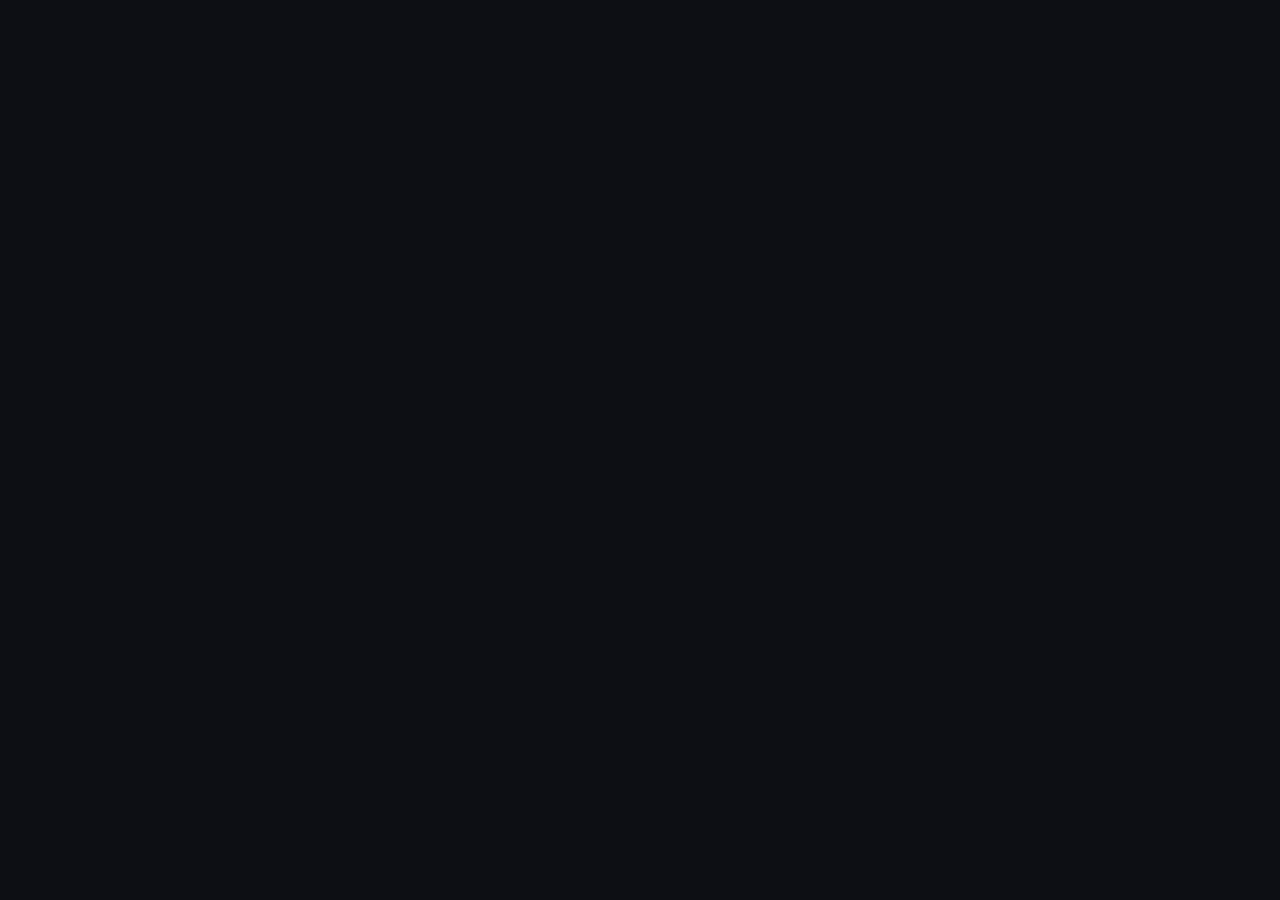
==== NutriTrack-standalone.html @ 17573b46 "Add AI food recognition hint support (v2.9)" ====
<!DOCTYPE html>
<html lang="zh-TW">
<head>
  <meta charset="UTF-8" />
  <meta name="viewport" content="width=device-width, initial-scale=1.0" />
  <title>NutriTrack - 智能飲食追蹤系統</title>
  <meta name="description" content="科學級代謝建模與飲食追蹤平台" />
  <meta name="mobile-web-app-capable" content="yes" />
  <meta name="apple-mobile-web-app-capable" content="yes" />
  <meta name="apple-mobile-web-app-status-bar-style" content="black-translucent" />
  <meta name="apple-mobile-web-app-title" content="NutriTrack" />
  <meta name="theme-color" content="#38b2ac" />
  <link rel="apple-touch-icon" href="[data-uri]" />
  <link rel="preconnect" href="https://fonts.googleapis.com" />
  <link rel="preconnect" href="https://fonts.gstatic.com" crossorigin />
  <link href="https://fonts.googleapis.com/css2?family=Inter:wght@300;400;500;600;700;800;900&display=swap" rel="stylesheet" />
  <style>
/* ─── Reset & Base ─── */
*, *::before, *::after { box-sizing: border-box; margin: 0; padding: 0; }

:root {
  --bg-base: #0d0f14;
  --bg-card: rgba(255,255,255,0.04);
  --bg-card-hover: rgba(255,255,255,0.07);
  --bg-input: rgba(255,255,255,0.06);
  --border: rgba(255,255,255,0.08);
  --border-focus: rgba(99,179,237,0.5);
  --text-primary: #f0f4ff;
  --text-secondary: #8892a4;
  --text-muted: #4a5568;
  --accent-teal: #38b2ac;
  --accent-purple: #805ad5;
  --accent-blue: #4299e1;
  --accent-green: #48bb78;
  --accent-orange: #ed8936;
  --accent-red: #f56565;
  --accent-pink: #ed64a6;
  --grad-primary: linear-gradient(135deg, #38b2ac, #805ad5);
  --grad-danger: linear-gradient(135deg, #f56565, #ed8936);
  --grad-success: linear-gradient(135deg, #48bb78, #38b2ac);
  --shadow-card: 0 8px 32px rgba(0,0,0,0.4);
  --shadow-glow: 0 0 20px rgba(56,178,172,0.2);
  --radius-sm: 8px;
  --radius-md: 14px;
  --radius-lg: 20px;
  --radius-xl: 28px;
  --sidebar-w: 220px;
  --transition: 0.2s cubic-bezier(0.4,0,0.2,1);
}

html, body {
  height: 100%;
  font-family: 'Inter', -apple-system, sans-serif;
  background: var(--bg-base);
  color: var(--text-primary);
  line-height: 1.6;
  overflow-x: hidden;
}

/* ─── Utility ─── */
.hidden { display: none !important; }
.flex { display: flex; }
.flex-col { flex-direction: column; }
.items-center { align-items: center; }
.gap-1 { gap: 8px; }
.gap-2 { gap: 16px; }

/* ─── Onboarding ─── */
.onboarding-overlay {
  position: fixed; inset: 0; z-index: 1000;
  background: radial-gradient(ellipse at 30% 20%, rgba(56,178,172,0.15) 0%, transparent 60%),
              radial-gradient(ellipse at 70% 80%, rgba(128,90,213,0.15) 0%, transparent 60%),
              var(--bg-base);
  display: flex; align-items: flex-start; justify-content: center;
  padding: 20px;
  overflow-y: auto;
}
.onboarding-container {
  width: 100%; max-width: 560px;
  background: var(--bg-card);
  backdrop-filter: blur(20px);
  border: 1px solid var(--border);
  border-radius: var(--radius-xl);
  padding: 40px;
  box-shadow: var(--shadow-card);
  margin: auto 0;
}
.onboarding-logo {
  text-align: center; margin-bottom: 36px;
}
.onboarding-logo .logo-icon {
  font-size: 52px; line-height: 1;
  filter: drop-shadow(0 0 20px rgba(56,178,172,0.5));
  margin-bottom: 10px;
  animation: float 3s ease-in-out infinite;
}
@keyframes float {
  0%, 100% { transform: translateY(0); }
  50% { transform: translateY(-8px); }
}
.onboarding-logo h1 {
  font-size: 28px; font-weight: 800;
  background: var(--grad-primary); -webkit-background-clip: text;
  -webkit-text-fill-color: transparent; background-clip: text;
  letter-spacing: -0.5px;
}
.onboarding-logo p { color: var(--text-secondary); font-size: 14px; margin-top: 4px; }

.step { display: none; }
.step.active { display: block; animation: fadeUp 0.35s ease; }
@keyframes fadeUp {
  from { opacity: 0; transform: translateY(20px); }
  to   { opacity: 1; transform: translateY(0); }
}
.step h2 { font-size: 20px; font-weight: 700; margin-bottom: 6px; }
.step-subtitle { color: var(--text-secondary); font-size: 13px; margin-bottom: 24px; }

/* Forms */
.form-grid {
  display: grid; grid-template-columns: 1fr 1fr; gap: 14px;
  margin-bottom: 24px;
}
.form-group { display: flex; flex-direction: column; gap: 6px; }
.form-group.full { grid-column: 1 / -1; }
.form-group label { font-size: 12px; font-weight: 600; color: var(--text-secondary); text-transform: uppercase; letter-spacing: 0.5px; }
.form-group input[type="text"],
.form-group input[type="number"] {
  background: var(--bg-input); border: 1px solid var(--border);
  border-radius: var(--radius-sm); color: var(--text-primary);
  font-family: inherit; font-size: 15px; padding: 10px 14px;
  transition: border-color var(--transition), box-shadow var(--transition);
  outline: none;
}
.form-group input:focus {
  border-color: var(--accent-teal);
  box-shadow: 0 0 0 3px rgba(56,178,172,0.15);
}

.radio-group { display: flex; gap: 10px; }
.radio-card {
  flex: 1; display: flex; align-items: center; justify-content: center;
  background: var(--bg-input); border: 2px solid var(--border);
  border-radius: var(--radius-sm); padding: 10px;
  cursor: pointer; font-size: 14px; font-weight: 500;
  transition: all var(--transition);
}
.radio-card input { display: none; }
.radio-card:has(input:checked) {
  border-color: var(--accent-teal);
  background: rgba(56,178,172,0.12);
  color: var(--accent-teal);
}
.radio-card:hover { border-color: var(--accent-teal); }

.activity-cards, .goal-cards {
  display: flex; flex-direction: column; gap: 10px; margin-bottom: 24px;
}
.activity-card, .goal-card {
  display: block; cursor: pointer;
}
.activity-card input, .goal-card input { display: none; }
.activity-content, .goal-content {
  display: grid;
  grid-template-columns: 36px 1fr auto;
  align-items: center; gap: 12px;
  background: var(--bg-input); border: 2px solid var(--border);
  border-radius: var(--radius-md); padding: 14px 16px;
  transition: all var(--transition);
}
.activity-card:has(input:checked) .activity-content,
.goal-card:has(input:checked) .goal-content {
  border-color: var(--accent-teal);
  background: rgba(56,178,172,0.1);
}
.activity-icon, .goal-icon { font-size: 22px; text-align: center; }
.activity-name, .goal-name { font-weight: 600; font-size: 14px; }
.activity-desc, .goal-desc { color: var(--text-secondary); font-size: 12px; grid-column: 2; }
.activity-mult {
  font-size: 12px; font-weight: 700; color: var(--accent-teal);
  background: rgba(56,178,172,0.15); padding: 3px 8px; border-radius: 20px;
}

.goal-content {
  grid-template-columns: 44px 1fr;
  grid-template-rows: auto auto;
}
.goal-icon { font-size: 28px; grid-row: 1 / 3; align-self: center; }
.goal-name { font-size: 15px; }
.goal-desc { grid-column: 2; font-size: 12px; }

.step-nav { display: flex; gap: 12px; }
.step-nav .btn-primary { flex: 1; width: auto; }
.step-nav .btn-secondary { flex-shrink: 0; }

/* Buttons */
.btn-primary {
  width: 100%; padding: 13px 20px;
  background: var(--grad-primary); color: white;
  border: none; border-radius: var(--radius-md);
  font-family: inherit; font-size: 15px; font-weight: 700;
  cursor: pointer; transition: all var(--transition);
  letter-spacing: 0.3px;
}
.btn-primary:hover { opacity: 0.88; transform: translateY(-1px); box-shadow: 0 8px 20px rgba(56,178,172,0.35); }
.btn-primary:active { transform: translateY(0); }

.btn-secondary {
  padding: 13px 20px;
  background: transparent; color: var(--text-secondary);
  border: 1px solid var(--border); border-radius: var(--radius-md);
  font-family: inherit; font-size: 15px; font-weight: 600;
  cursor: pointer; transition: all var(--transition);
}
.btn-secondary:hover { border-color: var(--text-secondary); color: var(--text-primary); }

.btn-icon {
  width: 36px; height: 36px; border-radius: 50%;
  background: rgba(255,255,255,0.06); border: 1px solid var(--border);
  color: var(--text-secondary); font-size: 16px;
  cursor: pointer; display: flex; align-items: center; justify-content: center;
  transition: all var(--transition);
}
.btn-icon:hover { background: rgba(56,178,172,0.15); color: var(--accent-teal); border-color: var(--accent-teal); }

.btn-sm {
  padding: 6px 14px;
  background: var(--grad-primary); color: white;
  border: none; border-radius: var(--radius-sm);
  font-family: inherit; font-size: 12px; font-weight: 600;
  cursor: pointer; transition: all var(--transition);
}
.btn-sm:hover { opacity: 0.85; }

.btn-ghost {
  padding: 7px 14px;
  background: transparent; color: var(--text-secondary);
  border: 1px solid var(--border); border-radius: var(--radius-sm);
  font-family: inherit; font-size: 12px; font-weight: 500;
  cursor: pointer; transition: all var(--transition);
}
.btn-ghost:hover { color: var(--accent-red); border-color: var(--accent-red); }

/* ─── App Layout ─── */
.app { display: flex; height: 100vh; overflow: hidden; }

/* Sidebar */
.sidebar {
  width: var(--sidebar-w); flex-shrink: 0;
  background: rgba(255,255,255,0.02); border-right: 1px solid var(--border);
  display: flex; flex-direction: column; padding: 24px 0;
  position: relative; z-index: 10;
}
.sidebar-logo {
  display: flex; align-items: center; gap: 10px;
  padding: 0 20px 28px;
  font-size: 18px; font-weight: 800;
  background: var(--grad-primary); -webkit-background-clip: text;
  -webkit-text-fill-color: transparent; background-clip: text;
}
.sidebar-logo span:first-child { font-size: 24px; filter: none; -webkit-text-fill-color: initial; }

.nav-links { list-style: none; flex: 1; padding: 0 12px; display: flex; flex-direction: column; gap: 4px; }
.nav-link {
  display: flex; align-items: center; gap: 12px;
  padding: 11px 14px; border-radius: var(--radius-md);
  color: var(--text-secondary); text-decoration: none;
  font-size: 14px; font-weight: 500;
  transition: all var(--transition);
}
.nav-link:hover { background: var(--bg-card-hover); color: var(--text-primary); }
.nav-link.active {
  background: rgba(56,178,172,0.12);
  color: var(--accent-teal); font-weight: 600;
}
.nav-icon { font-size: 18px; width: 22px; text-align: center; }

.sidebar-footer { padding: 16px 20px; }
.btn-reset {
  width: 100%; padding: 9px 14px;
  background: transparent; border: 1px solid var(--border);
  border-radius: var(--radius-sm); color: var(--text-muted);
  font-family: inherit; font-size: 12px; cursor: pointer;
  display: flex; align-items: center; gap: 6px; justify-content: center;
  transition: all var(--transition);
}
.btn-reset:hover { border-color: var(--accent-orange); color: var(--accent-orange); }

/* Bottom Nav (Mobile) */
.bottom-nav {
  display: none;
  position: fixed; bottom: 0; left: 0; right: 0;
  background: rgba(13,15,20,0.95); backdrop-filter: blur(20px);
  border-top: 1px solid var(--border);
  padding: 8px 0 calc(8px + env(safe-area-inset-bottom));
  z-index: 100; justify-content: space-around;
}
.bottom-nav-item {
  display: flex; flex-direction: column; align-items: center; gap: 2px;
  color: var(--text-muted); text-decoration: none;
  font-size: 10px; padding: 4px 12px; border-radius: var(--radius-sm);
  transition: color var(--transition);
}
.bottom-nav-item span:first-child { font-size: 20px; }
.bottom-nav-item.active { color: var(--accent-teal); }

/* Main Content */
.main-content {
  flex: 1; overflow-y: auto; padding: 32px;
  background: radial-gradient(ellipse at 80% 10%, rgba(56,178,172,0.05) 0%, transparent 60%),
              radial-gradient(ellipse at 20% 90%, rgba(128,90,213,0.05) 0%, transparent 60%);
  scroll-behavior: smooth;
}

/* Page transition */
.page { animation: fadeUp 0.3s ease; }

/* Section Header */
.page-header {
  display: flex; align-items: center; justify-content: space-between;
  margin-bottom: 28px;
}
.page-title h1 { font-size: 24px; font-weight: 800; letter-spacing: -0.5px; }
.page-title p { color: var(--text-secondary); font-size: 13px; margin-top: 2px; }

/* ─── Cards ─── */
.card {
  background: var(--bg-card); backdrop-filter: blur(10px);
  border: 1px solid var(--border); border-radius: var(--radius-lg);
  padding: 24px; transition: all var(--transition);
}
.card:hover { border-color: rgba(255,255,255,0.12); box-shadow: var(--shadow-card); }
.card-title {
  font-size: 12px; font-weight: 700; text-transform: uppercase;
  letter-spacing: 1px; color: var(--text-secondary); margin-bottom: 16px;
}

/* Grid Layouts */
.grid-2 { display: grid; grid-template-columns: 1fr 1fr; gap: 20px; }
.grid-3 { display: grid; grid-template-columns: 1fr 1fr 1fr; gap: 20px; }
.grid-4 { display: grid; grid-template-columns: repeat(4, 1fr); gap: 16px; }

/* ─── Dashboard ─── */
.dashboard-top { display: grid; grid-template-columns: 320px 1fr; gap: 20px; margin-bottom: 20px; }

/* Calorie Ring */
.calorie-ring-card {
  display: flex; flex-direction: column; align-items: center; justify-content: center;
  padding: 32px 24px;
}
.ring-container { position: relative; width: 200px; height: 200px; margin-bottom: 20px; }
.ring-svg { width: 200px; height: 200px; transform: rotate(-90deg); }
.ring-bg { fill: none; stroke: rgba(255,255,255,0.05); stroke-width: 12; }
.ring-fill {
  fill: none; stroke-width: 12;
  stroke: url(#ringGrad);
  stroke-linecap: round;
  stroke-dasharray: 565.5; stroke-dashoffset: 565.5;
  transition: stroke-dashoffset 1s cubic-bezier(0.4,0,0.2,1);
}
.ring-center {
  position: absolute; top: 50%; left: 50%; transform: translate(-50%, -50%);
  text-align: center;
}
.ring-calories { font-size: 36px; font-weight: 900; letter-spacing: -1px; }
.ring-label { font-size: 11px; color: var(--text-secondary); font-weight: 600; text-transform: uppercase; letter-spacing: 0.5px; }
.ring-budget { font-size: 12px; color: var(--text-muted); margin-top: 2px; }

.calorie-stats { display: flex; gap: 24px; }
.cal-stat { text-align: center; }
.cal-stat-val { font-size: 20px; font-weight: 700; }
.cal-stat-lbl { font-size: 11px; color: var(--text-secondary); margin-top: 2px; }
.cal-stat.food-stat .cal-stat-val { color: var(--accent-orange); }
.cal-stat.exercise-stat .cal-stat-val { color: var(--accent-green); }
.cal-stat.net-stat .cal-stat-val { color: var(--accent-teal); }

/* Macro Bars */
.macro-bars { display: flex; flex-direction: column; gap: 16px; }
.macro-item { display: flex; flex-direction: column; gap: 6px; }
.macro-row { display: flex; justify-content: space-between; align-items: center; }
.macro-name { font-size: 13px; font-weight: 600; display: flex; align-items: center; gap: 6px; }
.macro-dot { width: 8px; height: 8px; border-radius: 50%; }
.macro-vals { font-size: 12px; color: var(--text-secondary); }
.macro-vals strong { color: var(--text-primary); font-weight: 600; }
.progress-bar { height: 6px; background: rgba(255,255,255,0.06); border-radius: 4px; overflow: hidden; }
.progress-fill { height: 100%; border-radius: 4px; transition: width 0.8s cubic-bezier(0.4,0,0.2,1); }

/* Water Tracker */
.water-tracker { display: flex; flex-direction: column; gap: 14px; }
.water-cups { display: flex; flex-wrap: wrap; gap: 8px; }
.water-cup {
  width: 40px; height: 40px; border-radius: var(--radius-sm);
  background: rgba(255,255,255,0.04); border: 2px solid var(--border);
  display: flex; align-items: center; justify-content: center;
  font-size: 18px; cursor: pointer; transition: all var(--transition);
  filter: grayscale(1);
}
.water-cup.filled {
  background: rgba(66,153,225,0.15); border-color: var(--accent-blue);
  filter: none; transform: scale(1.05);
}
.water-cup:hover { border-color: var(--accent-blue); filter: none; }
.water-info { display: flex; justify-content: space-between; font-size: 13px; color: var(--text-secondary); }
.water-info strong { color: var(--text-primary); }

/* Stats Strip */
.stats-strip { display: grid; grid-template-columns: repeat(4,1fr); gap: 16px; margin-bottom: 20px; }
.stat-card {
  background: var(--bg-card); border: 1px solid var(--border);
  border-radius: var(--radius-md); padding: 18px 20px;
  display: flex; align-items: center; gap: 14px;
  transition: all var(--transition);
}
.stat-card:hover { border-color: rgba(255,255,255,0.12); transform: translateY(-1px); box-shadow: var(--shadow-card); }
.stat-icon { font-size: 28px; width: 48px; height: 48px; border-radius: 12px; display: flex; align-items: center; justify-content: center; }
.stat-val { font-size: 22px; font-weight: 800; letter-spacing: -0.5px; }
.stat-lbl { font-size: 11px; color: var(--text-secondary); font-weight: 600; text-transform: uppercase; letter-spacing: 0.5px; margin-top: 2px; }

/* ─── Food Diary ─── */
.diary-date-nav { display: flex; align-items: center; gap: 12px; }
.date-display { font-size: 15px; font-weight: 600; }
.meal-section { margin-bottom: 20px; }
.meal-header {
  display: flex; align-items: center; justify-content: space-between;
  padding: 14px 18px 12px;
  border-bottom: 1px solid var(--border);
}
.meal-title { font-size: 14px; font-weight: 700; display: flex; align-items: center; gap: 8px; }
.meal-cals { font-size: 13px; color: var(--text-secondary); }
.food-entry {
  display: flex; align-items: center; justify-content: space-between;
  padding: 11px 18px; border-bottom: 1px solid rgba(255,255,255,0.04);
  transition: background var(--transition);
}
.food-entry:hover { background: var(--bg-card-hover); }
.food-entry:last-child { border-bottom: none; }
.food-entry-name { font-size: 14px; font-weight: 500; }
.food-entry-sub { font-size: 12px; color: var(--text-secondary); margin-top: 2px; }
.food-entry-right { display: flex; align-items: center; gap: 12px; }
.food-entry-kcal { font-size: 14px; font-weight: 700; color: var(--accent-orange); }
.meal-footer {
  padding: 10px 18px; display: flex; gap: 10px;
  border-top: 1px solid var(--border);
}
.diary-summary-bar {
  background: var(--bg-card); border: 1px solid var(--border);
  border-radius: var(--radius-md); padding: 16px 20px;
  display: grid; grid-template-columns: repeat(5,1fr);
  gap: 12px; margin-bottom: 20px;
}
.summary-item { text-align: center; }
.summary-val { font-size: 18px; font-weight: 800; }
.summary-lbl { font-size: 11px; color: var(--text-secondary); margin-top: 2px; }

/* ─── Exercise ─── */
.exercise-tabs { display: flex; gap: 8px; margin-bottom: 20px; }
.tab-btn {
  padding: 9px 20px; border-radius: 30px;
  background: var(--bg-card); border: 1px solid var(--border);
  color: var(--text-secondary); font-family: inherit; font-size: 13px; font-weight: 600;
  cursor: pointer; transition: all var(--transition);
}
.tab-btn.active {
  background: rgba(56,178,172,0.15); border-color: var(--accent-teal); color: var(--accent-teal);
}
.exercise-grid { display: grid; grid-template-columns: 1fr 1fr; gap: 16px; }
.exercise-card {
  background: var(--bg-card); border: 1px solid var(--border);
  border-radius: var(--radius-md); padding: 16px;
  cursor: pointer; transition: all var(--transition);
}
.exercise-card:hover { border-color: var(--accent-teal); background: rgba(56,178,172,0.06); transform: translateY(-1px); }
.exercise-name { font-size: 14px; font-weight: 600; margin-bottom: 4px; }
.exercise-meta { font-size: 12px; color: var(--text-secondary); }
.exercise-log-entry {
  display: flex; align-items: center; justify-content: space-between;
  padding: 14px 18px; border-bottom: 1px solid var(--border);
}
.exercise-log-entry:last-child { border-bottom: none; }

/* Strength logger */
.strength-form { display: grid; grid-template-columns: 2fr 1fr 1fr 1fr auto; gap: 10px; align-items: end; }

/* ─── Nutrition ─── */
.chart-container { position: relative; }
canvas { max-width: 100%; }
.micro-grid { display: grid; grid-template-columns: 1fr 1fr; gap: 12px; }
.micro-item {
  background: rgba(255,255,255,0.03); border: 1px solid var(--border);
  border-radius: var(--radius-sm); padding: 12px 14px;
}
.micro-name { font-size: 11px; color: var(--text-secondary); font-weight: 600; text-transform: uppercase; letter-spacing: 0.5px; margin-bottom: 4px; }
.micro-val { font-size: 16px; font-weight: 700; }
.micro-bar { margin-top: 8px; }

/* ─── Progress ─── */
.weight-input-form { display: flex; gap: 12px; align-items: flex-end; margin-bottom: 24px; }
.weight-history { display: flex; flex-direction: column; gap: 0; }
.weight-entry {
  display: flex; align-items: center; justify-content: space-between;
  padding: 12px 18px; border-bottom: 1px solid var(--border);
  transition: background var(--transition);
}
.weight-entry:hover { background: var(--bg-card-hover); }
.weight-entry:last-child { border-bottom: none; }
.weight-date { font-size: 13px; color: var(--text-secondary); }
.weight-val { font-size: 16px; font-weight: 700; }
.weight-diff { font-size: 12px; margin-left: 8px; }

.bmr-display {
  background: rgba(56,178,172,0.07); border: 1px solid rgba(56,178,172,0.2);
  border-radius: var(--radius-md); padding: 16px 20px;
  display: grid; grid-template-columns: repeat(3,1fr); gap: 12px;
  text-align: center; margin-bottom: 20px;
}
.bmr-val { font-size: 22px; font-weight: 800; color: var(--accent-teal); }
.bmr-lbl { font-size: 11px; color: var(--text-secondary); margin-top: 2px; }

/* ─── Modal ─── */
.modal { position: fixed; inset: 0; z-index: 500; display: flex; align-items: center; justify-content: center; padding: 20px; }
.modal-backdrop { position: absolute; inset: 0; background: rgba(0,0,0,0.6); backdrop-filter: blur(8px); }
.modal-content {
  position: relative; z-index: 1; width: 100%; max-width: 540px; max-height: 90vh;
  background: #141720; border: 1px solid var(--border);
  border-radius: var(--radius-xl); overflow: hidden;
  display: flex; flex-direction: column;
  box-shadow: 0 24px 80px rgba(0,0,0,0.6);
  animation: slideUp 0.3s cubic-bezier(0.4,0,0.2,1);
}
@keyframes slideUp {
  from { opacity: 0; transform: translateY(40px) scale(0.97); }
  to   { opacity: 1; transform: translateY(0) scale(1); }
}
.modal-header {
  display: flex; align-items: center; justify-content: space-between;
  padding: 20px 24px 16px; border-bottom: 1px solid var(--border);
}
.modal-header h3 { font-size: 17px; font-weight: 700; }
.modal-close {
  width: 32px; height: 32px; background: rgba(255,255,255,0.06);
  border: none; border-radius: 50%; color: var(--text-secondary);
  font-size: 14px; cursor: pointer; display: flex; align-items: center; justify-content: center;
  transition: all var(--transition);
}
.modal-close:hover { background: rgba(245,101,101,0.15); color: var(--accent-red); }
.modal-search { padding: 16px 24px; }
.modal-search input {
  width: 100%; background: var(--bg-input); border: 1px solid var(--border);
  border-radius: var(--radius-md); color: var(--text-primary);
  font-family: inherit; font-size: 15px; padding: 12px 16px;
  outline: none; transition: all var(--transition);
}
.modal-search input:focus { border-color: var(--accent-teal); box-shadow: 0 0 0 3px rgba(56,178,172,0.12); }
.food-results { flex: 1; overflow-y: auto; padding: 0 24px 8px; min-height: 100px; max-height: 260px; }
.food-result-item {
  display: flex; align-items: center; justify-content: space-between;
  padding: 12px 14px; border-radius: var(--radius-sm); cursor: pointer;
  transition: background var(--transition); border-bottom: 1px solid rgba(255,255,255,0.04);
}
.food-result-item:hover { background: var(--bg-card-hover); }
.food-result-name { font-size: 14px; font-weight: 500; }
.food-result-sub { font-size: 12px; color: var(--text-secondary); margin-top: 2px; }
.food-result-kcal { font-size: 13px; font-weight: 700; color: var(--accent-orange); }
.food-category-badge {
  font-size: 10px; font-weight: 600; text-transform: uppercase; letter-spacing: 0.5px;
  padding: 2px 6px; border-radius: 4px;
  background: rgba(56,178,172,0.12); color: var(--accent-teal);
  margin-left: 6px;
}
.modal-divider { display: flex; align-items: center; gap: 12px; padding: 8px 24px; color: var(--text-muted); font-size: 12px; }
.modal-divider::before, .modal-divider::after { content: ''; flex: 1; height: 1px; background: var(--border); }
.custom-food-form { padding: 12px 24px 24px; overflow-y: auto; }
.custom-food-form h4 { font-size: 14px; font-weight: 700; margin-bottom: 14px; color: var(--text-secondary); }
.custom-food-form .btn-primary { margin-top: 16px; }

.serving-modal-content { max-height: 400px; }
.serving-form { padding: 20px 24px; }
.serving-preview {
  background: rgba(255,255,255,0.03); border: 1px solid var(--border);
  border-radius: var(--radius-md); padding: 16px; margin: 16px 0;
  display: grid; grid-template-columns: repeat(4,1fr); gap: 12px; text-align: center;
}
.serving-preview-item .sv-val { font-size: 18px; font-weight: 700; }
.serving-preview-item .sv-lbl { font-size: 11px; color: var(--text-secondary); }

/* Empty State */
.empty-state {
  text-align: center; padding: 40px 20px; color: var(--text-muted);
}
.empty-state .empty-icon { font-size: 48px; margin-bottom: 12px; opacity: 0.4; }
.empty-state p { font-size: 14px; }

/* Badges */
.badge {
  display: inline-flex; align-items: center; padding: 3px 9px;
  border-radius: 20px; font-size: 11px; font-weight: 600;
}
.badge-green { background: rgba(72,187,120,0.15); color: var(--accent-green); }
.badge-orange { background: rgba(237,137,54,0.15); color: var(--accent-orange); }
.badge-red { background: rgba(245,101,101,0.15); color: var(--accent-red); }
.badge-teal { background: rgba(56,178,172,0.15); color: var(--accent-teal); }

/* Date Picker Style */
input[type="date"] {
  background: var(--bg-input); border: 1px solid var(--border);
  border-radius: var(--radius-sm); color: var(--text-primary);
  font-family: inherit; font-size: 14px; padding: 8px 12px;
  outline: none; cursor: pointer;
  color-scheme: dark;
}

/* Scan Button */
.btn-scan {
  display: flex; align-items: center; gap: 6px;
  padding: 7px 14px; border-radius: 20px;
  background: rgba(56,178,172,0.15); border: 1px solid rgba(56,178,172,0.4);
  color: var(--accent-teal); font-family: inherit; font-size: 13px; font-weight: 600;
  cursor: pointer; transition: all var(--transition); white-space: nowrap;
}
.btn-scan:hover { background: rgba(56,178,172,0.25); box-shadow: 0 0 14px rgba(56,178,172,0.2); }

/* Barcode scanner video styles */
#barcode-reader video { border-radius: var(--radius-md); }
#barcode-reader canvas { border-radius: var(--radius-md); }
#reader__scan_region { background: transparent !important; }
#reader__dashboard_section_csr { display: none !important; }

/* Scrollbar */
::-webkit-scrollbar { width: 6px; height: 6px; }
::-webkit-scrollbar-track { background: transparent; }
::-webkit-scrollbar-thumb { background: rgba(255,255,255,0.1); border-radius: 4px; }
::-webkit-scrollbar-thumb:hover { background: rgba(255,255,255,0.2); }

/* ─── Responsive ─── */
@media (max-width: 1024px) {
  .dashboard-top { grid-template-columns: 1fr 1fr; }
  .stats-strip { grid-template-columns: repeat(2,1fr); }
  .grid-3 { grid-template-columns: 1fr 1fr; }
  .grid-4 { grid-template-columns: repeat(2,1fr); }
}
@media (max-width: 768px) {
  .sidebar { display: none; }
  .bottom-nav { display: flex; }
  .bottom-nav-item { padding: 4px 12px; }
  .main-content { padding: 20px 16px 80px; }
  .dashboard-top { grid-template-columns: 1fr; }
  .stats-strip { grid-template-columns: repeat(2,1fr); }
  .grid-2 { grid-template-columns: 1fr; }
  .grid-3 { grid-template-columns: 1fr; }
  .diary-summary-bar { grid-template-columns: repeat(3,1fr); }
  .exercise-grid { grid-template-columns: 1fr; }
  .strength-form { grid-template-columns: 1fr 1fr; }
  .form-grid { grid-template-columns: 1fr !important; }
  .form-group.full { grid-column: auto !important; }
  .micro-grid { grid-template-columns: 1fr; }
  .bmr-display { grid-template-columns: 1fr; }
  .weight-input-form { flex-direction: column; }
}

/* Period Selector for Charts */
.period-selector {
  display: flex;
  gap: 8px;
  margin-bottom: 20px;
  overflow-x: auto;
  padding-bottom: 8px;
  scrollbar-width: none;
}
.period-selector::-webkit-scrollbar { display: none; }

.period-btn {
  background: rgba(255,255,255,0.05);
  border: 1px solid var(--border);
  color: var(--text-secondary);
  padding: 6px 14px;
  border-radius: 20px;
  font-size: 13px;
  font-weight: 500;
  cursor: pointer;
  transition: all 0.2s;
  white-space: nowrap;
}

.period-btn:hover {
  background: rgba(255,255,255,0.1);
  color: var(--text-primary);
}

.period-btn.active {
  background: rgba(56,178,172,0.15);
  border-color: var(--accent-teal);
  color: var(--accent-teal);
}

/* Dashboard Settings Button (Mobile prioritized) */
.btn-settings-mobile {
  background: rgba(56,178,172,0.1);
  border: 1px solid rgba(56,178,172,0.2);
  color: var(--accent-teal);
  width: 38px;
  height: 38px;
  border-radius: 10px;
  display: flex;
  align-items: center;
  justify-content: center;
  font-size: 18px;
  cursor: pointer;
  transition: all 0.2s;
  flex-shrink: 0;
}

.btn-settings-mobile:hover {
  background: rgba(56,178,172,0.2);
  transform: scale(1.05);
}

@media (min-width: 769px) {
  /* Hide dashboard settings button on desktop since sidebar has it */
  .btn-settings-mobile { display: none; }
}
@media (max-width: 480px) {
  .stats-strip { grid-template-columns: 1fr 1fr; }
  .calorie-stats { gap: 16px; }
  .ring-container { width: 160px; height: 160px; }
  .ring-svg { width: 160px; height: 160px; }
  .ring-calories { font-size: 28px; }
}

.btn-ai-scan {
  background: linear-gradient(135deg, #8b5cf6, #6366f1);
  border: none;
  color: white;
  padding: 6px 14px;
  border-radius: 12px;
  font-weight: 600;
  display: flex;
  align-items: center;
  gap: 6px;
  cursor: pointer;
  transition: all 0.2s cubic-bezier(0.4, 0, 0.2, 1);
  box-shadow: 0 0 15px rgba(139, 92, 246, 0.2);
  border: 1px solid rgba(255, 255, 255, 0.1);
}

.btn-ai-scan:hover {
  transform: scale(1.05);
  box-shadow: 0 0 25px rgba(139, 92, 246, 0.4);
  filter: brightness(1.1);
}

/* Loading Spinner for AI */
.loading-spinner {
  width: 50px;
  height: 50px;
  border: 4px solid rgba(56, 178, 172, 0.1);
  border-left-color: var(--accent-teal);
  border-radius: 50%;
  animation: spin 1s linear infinite;
  margin: 0 auto;
}

@keyframes spin {
  to { transform: rotate(360deg); }
}

.ai-food-item {
  display: flex;
  justify-content: space-between;
  align-items: center;
  padding: 12px;
  background: rgba(255, 255, 255, 0.05);
  border-radius: 8px;
  margin-bottom: 8px;
}

  </style>
  <script>
var __Html5QrcodeLibrary__;(()=>{var t={449:function(t,e,r){!function(t){"use strict";function e(t){return null==t}var n=Object.setPrototypeOf||{__proto__:[]}instanceof Array&&function(t,e){t.__proto__=e}||function(t,e){for(var r in e)e.hasOwnProperty(r)&&(t[r]=e[r])};var i,o=function(t){function e(e){var r,n,i,o=this.constructor,s=t.call(this,e)||this;return Object.defineProperty(s,"name",{value:o.name,enumerable:!1}),r=s,n=o.prototype,(i=Object.setPrototypeOf)?i(r,n):r.__proto__=n,function(t,e){void 0===e&&(e=t.constructor);var r=Error.captureStackTrace;r&&r(t,e)}(s),s}return function(t,e){function r(){this.constructor=t}n(t,e),t.prototype=null===e?Object.create(e):(r.prototype=e.prototype,new r)}(e,t),e}(Error);class s extends o{constructor(t=undefined){super(t),this.message=t}getKind(){return this.constructor.kind}}s.kind="Exception";class a extends s{}a.kind="ArgumentException";class c extends s{}c.kind="IllegalArgumentException";class l{constructor(t){if(this.binarizer=t,null===t)throw new c("Binarizer must be non-null.")}getWidth(){return this.binarizer.getWidth()}getHeight(){return this.binarizer.getHeight()}getBlackRow(t,e){return this.binarizer.getBlackRow(t,e)}getBlackMatrix(){return null!==this.matrix&&void 0!==this.matrix||(this.matrix=this.binarizer.getBlackMatrix()),this.matrix}isCropSupported(){return this.binarizer.getLuminanceSource().isCropSupported()}crop(t,e,r,n){const i=this.binarizer.getLuminanceSource().crop(t,e,r,n);return new l(this.binarizer.createBinarizer(i))}isRotateSupported(){return this.binarizer.getLuminanceSource().isRotateSupported()}rotateCounterClockwise(){const t=this.binarizer.getLuminanceSource().rotateCounterClockwise();return new l(this.binarizer.createBinarizer(t))}rotateCounterClockwise45(){const t=this.binarizer.getLuminanceSource().rotateCounterClockwise45();return new l(this.binarizer.createBinarizer(t))}toString(){try{return this.getBlackMatrix().toString()}catch(t){return""}}}class h extends s{static getChecksumInstance(){return new h}}h.kind="ChecksumException";class u{constructor(t){this.source=t}getLuminanceSource(){return this.source}getWidth(){return this.source.getWidth()}getHeight(){return this.source.getHeight()}}class d{static arraycopy(t,e,r,n,i){for(;i--;)r[n++]=t[e++]}static currentTimeMillis(){return Date.now()}}class f extends s{}f.kind="IndexOutOfBoundsException";class g extends f{constructor(t=undefined,e=undefined){super(e),this.index=t,this.message=e}}g.kind="ArrayIndexOutOfBoundsException";class w{static fill(t,e){for(let r=0,n=t.length;r<n;r++)t[r]=e}static fillWithin(t,e,r,n){w.rangeCheck(t.length,e,r);for(let i=e;i<r;i++)t[i]=n}static rangeCheck(t,e,r){if(e>r)throw new c("fromIndex("+e+") > toIndex("+r+")");if(e<0)throw new g(e);if(r>t)throw new g(r)}static asList(...t){return t}static create(t,e,r){return Array.from({length:t}).map((t=>Array.from({length:e}).fill(r)))}static createInt32Array(t,e,r){return Array.from({length:t}).map((t=>Int32Array.from({length:e}).fill(r)))}static equals(t,e){if(!t)return!1;if(!e)return!1;if(!t.length)return!1;if(!e.length)return!1;if(t.length!==e.length)return!1;for(let r=0,n=t.length;r<n;r++)if(t[r]!==e[r])return!1;return!0}static hashCode(t){if(null===t)return 0;let e=1;for(const r of t)e=31*e+r;return e}static fillUint8Array(t,e){for(let r=0;r!==t.length;r++)t[r]=e}static copyOf(t,e){return t.slice(0,e)}static copyOfUint8Array(t,e){if(t.length<=e){const r=new Uint8Array(e);return r.set(t),r}return t.slice(0,e)}static copyOfRange(t,e,r){const n=r-e,i=new Int32Array(n);return d.arraycopy(t,e,i,0,n),i}static binarySearch(t,e,r){void 0===r&&(r=w.numberComparator);let n=0,i=t.length-1;for(;n<=i;){const o=i+n>>1,s=r(e,t[o]);if(s>0)n=o+1;else{if(!(s<0))return o;i=o-1}}return-n-1}static numberComparator(t,e){return t-e}}class m{static numberOfTrailingZeros(t){let e;if(0===t)return 32;let r=31;return e=t<<16,0!==e&&(r-=16,t=e),e=t<<8,0!==e&&(r-=8,t=e),e=t<<4,0!==e&&(r-=4,t=e),e=t<<2,0!==e&&(r-=2,t=e),r-(t<<1>>>31)}static numberOfLeadingZeros(t){if(0===t)return 32;let e=1;return t>>>16==0&&(e+=16,t<<=16),t>>>24==0&&(e+=8,t<<=8),t>>>28==0&&(e+=4,t<<=4),t>>>30==0&&(e+=2,t<<=2),e-=t>>>31,e}static toHexString(t){return t.toString(16)}static toBinaryString(t){return String(parseInt(String(t),2))}static bitCount(t){return t=(t=(858993459&(t-=t>>>1&1431655765))+(t>>>2&858993459))+(t>>>4)&252645135,63&(t+=t>>>8)+(t>>>16)}static truncDivision(t,e){return Math.trunc(t/e)}static parseInt(t,e=undefined){return parseInt(t,e)}}m.MIN_VALUE_32_BITS=-2147483648,m.MAX_VALUE=Number.MAX_SAFE_INTEGER;class p{constructor(t,e){void 0===t?(this.size=0,this.bits=new Int32Array(1)):(this.size=t,this.bits=null==e?p.makeArray(t):e)}getSize(){return this.size}getSizeInBytes(){return Math.floor((this.size+7)/8)}ensureCapacity(t){if(t>32*this.bits.length){const e=p.makeArray(t);d.arraycopy(this.bits,0,e,0,this.bits.length),this.bits=e}}get(t){return 0!=(this.bits[Math.floor(t/32)]&1<<(31&t))}set(t){this.bits[Math.floor(t/32)]|=1<<(31&t)}flip(t){this.bits[Math.floor(t/32)]^=1<<(31&t)}getNextSet(t){const e=this.size;if(t>=e)return e;const r=this.bits;let n=Math.floor(t/32),i=r[n];i&=~((1<<(31&t))-1);const o=r.length;for(;0===i;){if(++n===o)return e;i=r[n]}const s=32*n+m.numberOfTrailingZeros(i);return s>e?e:s}getNextUnset(t){const e=this.size;if(t>=e)return e;const r=this.bits;let n=Math.floor(t/32),i=~r[n];i&=~((1<<(31&t))-1);const o=r.length;for(;0===i;){if(++n===o)return e;i=~r[n]}const s=32*n+m.numberOfTrailingZeros(i);return s>e?e:s}setBulk(t,e){this.bits[Math.floor(t/32)]=e}setRange(t,e){if(e<t||t<0||e>this.size)throw new c;if(e===t)return;e--;const r=Math.floor(t/32),n=Math.floor(e/32),i=this.bits;for(let o=r;o<=n;o++){const s=(2<<(o<n?31:31&e))-(1<<(o>r?0:31&t));i[o]|=s}}clear(){const t=this.bits.length,e=this.bits;for(let r=0;r<t;r++)e[r]=0}isRange(t,e,r){if(e<t||t<0||e>this.size)throw new c;if(e===t)return!0;e--;const n=Math.floor(t/32),i=Math.floor(e/32),o=this.bits;for(let s=n;s<=i;s++){const a=(2<<(s<i?31:31&e))-(1<<(s>n?0:31&t))&4294967295;if((o[s]&a)!==(r?a:0))return!1}return!0}appendBit(t){this.ensureCapacity(this.size+1),t&&(this.bits[Math.floor(this.size/32)]|=1<<(31&this.size)),this.size++}appendBits(t,e){if(e<0||e>32)throw new c("Num bits must be between 0 and 32");this.ensureCapacity(this.size+e);for(let r=e;r>0;r--)this.appendBit(1==(t>>r-1&1))}appendBitArray(t){const e=t.size;this.ensureCapacity(this.size+e);for(let r=0;r<e;r++)this.appendBit(t.get(r))}xor(t){if(this.size!==t.size)throw new c("Sizes don't match");const e=this.bits;for(let r=0,n=e.length;r<n;r++)e[r]^=t.bits[r]}toBytes(t,e,r,n){for(let i=0;i<n;i++){let n=0;for(let e=0;e<8;e++)this.get(t)&&(n|=1<<7-e),t++;e[r+i]=n}}getBitArray(){return this.bits}reverse(){const t=new Int32Array(this.bits.length),e=Math.floor((this.size-1)/32),r=e+1,n=this.bits;for(let i=0;i<r;i++){let r=n[i];r=r>>1&1431655765|(1431655765&r)<<1,r=r>>2&858993459|(858993459&r)<<2,r=r>>4&252645135|(252645135&r)<<4,r=r>>8&16711935|(16711935&r)<<8,r=r>>16&65535|(65535&r)<<16,t[e-i]=r}if(this.size!==32*r){const e=32*r-this.size;let n=t[0]>>>e;for(let i=1;i<r;i++){const r=t[i];n|=r<<32-e,t[i-1]=n,n=r>>>e}t[r-1]=n}this.bits=t}static makeArray(t){return new Int32Array(Math.floor((t+31)/32))}equals(t){if(!(t instanceof p))return!1;const e=t;return this.size===e.size&&w.equals(this.bits,e.bits)}hashCode(){return 31*this.size+w.hashCode(this.bits)}toString(){let t="";for(let e=0,r=this.size;e<r;e++)0==(7&e)&&(t+=" "),t+=this.get(e)?"X":".";return t}clone(){return new p(this.size,this.bits.slice())}}!function(t){t[t.OTHER=0]="OTHER",t[t.PURE_BARCODE=1]="PURE_BARCODE",t[t.POSSIBLE_FORMATS=2]="POSSIBLE_FORMATS",t[t.TRY_HARDER=3]="TRY_HARDER",t[t.CHARACTER_SET=4]="CHARACTER_SET",t[t.ALLOWED_LENGTHS=5]="ALLOWED_LENGTHS",t[t.ASSUME_CODE_39_CHECK_DIGIT=6]="ASSUME_CODE_39_CHECK_DIGIT",t[t.ASSUME_GS1=7]="ASSUME_GS1",t[t.RETURN_CODABAR_START_END=8]="RETURN_CODABAR_START_END",t[t.NEED_RESULT_POINT_CALLBACK=9]="NEED_RESULT_POINT_CALLBACK",t[t.ALLOWED_EAN_EXTENSIONS=10]="ALLOWED_EAN_EXTENSIONS"}(i||(i={}));var A,C=i;class E extends s{static getFormatInstance(){return new E}}E.kind="FormatException",function(t){t[t.Cp437=0]="Cp437",t[t.ISO8859_1=1]="ISO8859_1",t[t.ISO8859_2=2]="ISO8859_2",t[t.ISO8859_3=3]="ISO8859_3",t[t.ISO8859_4=4]="ISO8859_4",t[t.ISO8859_5=5]="ISO8859_5",t[t.ISO8859_6=6]="ISO8859_6",t[t.ISO8859_7=7]="ISO8859_7",t[t.ISO8859_8=8]="ISO8859_8",t[t.ISO8859_9=9]="ISO8859_9",t[t.ISO8859_10=10]="ISO8859_10",t[t.ISO8859_11=11]="ISO8859_11",t[t.ISO8859_13=12]="ISO8859_13",t[t.ISO8859_14=13]="ISO8859_14",t[t.ISO8859_15=14]="ISO8859_15",t[t.ISO8859_16=15]="ISO8859_16",t[t.SJIS=16]="SJIS",t[t.Cp1250=17]="Cp1250",t[t.Cp1251=18]="Cp1251",t[t.Cp1252=19]="Cp1252",t[t.Cp1256=20]="Cp1256",t[t.UnicodeBigUnmarked=21]="UnicodeBigUnmarked",t[t.UTF8=22]="UTF8",t[t.ASCII=23]="ASCII",t[t.Big5=24]="Big5",t[t.GB18030=25]="GB18030",t[t.EUC_KR=26]="EUC_KR"}(A||(A={}));class I{constructor(t,e,r,...n){this.valueIdentifier=t,this.name=r,this.values="number"==typeof e?Int32Array.from([e]):e,this.otherEncodingNames=n,I.VALUE_IDENTIFIER_TO_ECI.set(t,this),I.NAME_TO_ECI.set(r,this);const i=this.values;for(let t=0,e=i.length;t!==e;t++){const e=i[t];I.VALUES_TO_ECI.set(e,this)}for(const t of n)I.NAME_TO_ECI.set(t,this)}getValueIdentifier(){return this.valueIdentifier}getName(){return this.name}getValue(){return this.values[0]}static getCharacterSetECIByValue(t){if(t<0||t>=900)throw new E("incorect value");const e=I.VALUES_TO_ECI.get(t);if(void 0===e)throw new E("incorect value");return e}static getCharacterSetECIByName(t){const e=I.NAME_TO_ECI.get(t);if(void 0===e)throw new E("incorect value");return e}equals(t){if(!(t instanceof I))return!1;const e=t;return this.getName()===e.getName()}}I.VALUE_IDENTIFIER_TO_ECI=new Map,I.VALUES_TO_ECI=new Map,I.NAME_TO_ECI=new Map,I.Cp437=new I(A.Cp437,Int32Array.from([0,2]),"Cp437"),I.ISO8859_1=new I(A.ISO8859_1,Int32Array.from([1,3]),"ISO-8859-1","ISO88591","ISO8859_1"),I.ISO8859_2=new I(A.ISO8859_2,4,"ISO-8859-2","ISO88592","ISO8859_2"),I.ISO8859_3=new I(A.ISO8859_3,5,"ISO-8859-3","ISO88593","ISO8859_3"),I.ISO8859_4=new I(A.ISO8859_4,6,"ISO-8859-4","ISO88594","ISO8859_4"),I.ISO8859_5=new I(A.ISO8859_5,7,"ISO-8859-5","ISO88595","ISO8859_5"),I.ISO8859_6=new I(A.ISO8859_6,8,"ISO-8859-6","ISO88596","ISO8859_6"),I.ISO8859_7=new I(A.ISO8859_7,9,"ISO-8859-7","ISO88597","ISO8859_7"),I.ISO8859_8=new I(A.ISO8859_8,10,"ISO-8859-8","ISO88598","ISO8859_8"),I.ISO8859_9=new I(A.ISO8859_9,11,"ISO-8859-9","ISO88599","ISO8859_9"),I.ISO8859_10=new I(A.ISO8859_10,12,"ISO-8859-10","ISO885910","ISO8859_10"),I.ISO8859_11=new I(A.ISO8859_11,13,"ISO-8859-11","ISO885911","ISO8859_11"),I.ISO8859_13=new I(A.ISO8859_13,15,"ISO-8859-13","ISO885913","ISO8859_13"),I.ISO8859_14=new I(A.ISO8859_14,16,"ISO-8859-14","ISO885914","ISO8859_14"),I.ISO8859_15=new I(A.ISO8859_15,17,"ISO-8859-15","ISO885915","ISO8859_15"),I.ISO8859_16=new I(A.ISO8859_16,18,"ISO-8859-16","ISO885916","ISO8859_16"),I.SJIS=new I(A.SJIS,20,"SJIS","Shift_JIS"),I.Cp1250=new I(A.Cp1250,21,"Cp1250","windows-1250"),I.Cp1251=new I(A.Cp1251,22,"Cp1251","windows-1251"),I.Cp1252=new I(A.Cp1252,23,"Cp1252","windows-1252"),I.Cp1256=new I(A.Cp1256,24,"Cp1256","windows-1256"),I.UnicodeBigUnmarked=new I(A.UnicodeBigUnmarked,25,"UnicodeBigUnmarked","UTF-16BE","UnicodeBig"),I.UTF8=new I(A.UTF8,26,"UTF8","UTF-8"),I.ASCII=new I(A.ASCII,Int32Array.from([27,170]),"ASCII","US-ASCII"),I.Big5=new I(A.Big5,28,"Big5"),I.GB18030=new I(A.GB18030,29,"GB18030","GB2312","EUC_CN","GBK"),I.EUC_KR=new I(A.EUC_KR,30,"EUC_KR","EUC-KR");class S extends s{}S.kind="UnsupportedOperationException";class _{static decode(t,e){const r=this.encodingName(e);return this.customDecoder?this.customDecoder(t,r):"undefined"==typeof TextDecoder||this.shouldDecodeOnFallback(r)?this.decodeFallback(t,r):new TextDecoder(r).decode(t)}static shouldDecodeOnFallback(t){return!_.isBrowser()&&"ISO-8859-1"===t}static encode(t,e){const r=this.encodingName(e);return this.customEncoder?this.customEncoder(t,r):"undefined"==typeof TextEncoder?this.encodeFallback(t):(new TextEncoder).encode(t)}static isBrowser(){return"undefined"!=typeof window&&"[object Window]"==={}.toString.call(window)}static encodingName(t){return"string"==typeof t?t:t.getName()}static encodingCharacterSet(t){return t instanceof I?t:I.getCharacterSetECIByName(t)}static decodeFallback(t,e){const r=this.encodingCharacterSet(e);if(_.isDecodeFallbackSupported(r)){let e="";for(let r=0,n=t.length;r<n;r++){let n=t[r].toString(16);n.length<2&&(n="0"+n),e+="%"+n}return decodeURIComponent(e)}if(r.equals(I.UnicodeBigUnmarked))return String.fromCharCode.apply(null,new Uint16Array(t.buffer));throw new S(`Encoding ${this.encodingName(e)} not supported by fallback.`)}static isDecodeFallbackSupported(t){return t.equals(I.UTF8)||t.equals(I.ISO8859_1)||t.equals(I.ASCII)}static encodeFallback(t){const e=btoa(unescape(encodeURIComponent(t))).split(""),r=[];for(let t=0;t<e.length;t++)r.push(e[t].charCodeAt(0));return new Uint8Array(r)}}class T{static castAsNonUtf8Char(t,e=null){const r=e?e.getName():this.ISO88591;return _.decode(new Uint8Array([t]),r)}static guessEncoding(t,e){if(null!=e&&void 0!==e.get(C.CHARACTER_SET))return e.get(C.CHARACTER_SET).toString();const r=t.length;let n=!0,i=!0,o=!0,s=0,a=0,c=0,l=0,h=0,u=0,d=0,f=0,g=0,w=0,m=0;const p=t.length>3&&239===t[0]&&187===t[1]&&191===t[2];for(let e=0;e<r&&(n||i||o);e++){const r=255&t[e];o&&(s>0?0==(128&r)?o=!1:s--:0!=(128&r)&&(0==(64&r)?o=!1:(s++,0==(32&r)?a++:(s++,0==(16&r)?c++:(s++,0==(8&r)?l++:o=!1))))),n&&(r>127&&r<160?n=!1:r>159&&(r<192||215===r||247===r)&&m++),i&&(h>0?r<64||127===r||r>252?i=!1:h--:128===r||160===r||r>239?i=!1:r>160&&r<224?(u++,f=0,d++,d>g&&(g=d)):r>127?(h++,d=0,f++,f>w&&(w=f)):(d=0,f=0))}return o&&s>0&&(o=!1),i&&h>0&&(i=!1),o&&(p||a+c+l>0)?T.UTF8:i&&(T.ASSUME_SHIFT_JIS||g>=3||w>=3)?T.SHIFT_JIS:n&&i?2===g&&2===u||10*m>=r?T.SHIFT_JIS:T.ISO88591:n?T.ISO88591:i?T.SHIFT_JIS:o?T.UTF8:T.PLATFORM_DEFAULT_ENCODING}static format(t,...e){let r=-1;return t.replace(/%(-)?(0?[0-9]+)?([.][0-9]+)?([#][0-9]+)?([scfpexd%])/g,(function(t,n,i,o,s,a){if("%%"===t)return"%";if(void 0===e[++r])return;t=o?parseInt(o.substr(1)):void 0;let c,l=s?parseInt(s.substr(1)):void 0;switch(a){case"s":c=e[r];break;case"c":c=e[r][0];break;case"f":c=parseFloat(e[r]).toFixed(t);break;case"p":c=parseFloat(e[r]).toPrecision(t);break;case"e":c=parseFloat(e[r]).toExponential(t);break;case"x":c=parseInt(e[r]).toString(l||16);break;case"d":c=parseFloat(parseInt(e[r],l||10).toPrecision(t)).toFixed(0)}c="object"==typeof c?JSON.stringify(c):(+c).toString(l);let h=parseInt(i),u=i&&i[0]+""=="0"?"0":" ";for(;c.length<h;)c=void 0!==n?c+u:u+c;return c}))}static getBytes(t,e){return _.encode(t,e)}static getCharCode(t,e=0){return t.charCodeAt(e)}static getCharAt(t){return String.fromCharCode(t)}}T.SHIFT_JIS=I.SJIS.getName(),T.GB2312="GB2312",T.ISO88591=I.ISO8859_1.getName(),T.EUC_JP="EUC_JP",T.UTF8=I.UTF8.getName(),T.PLATFORM_DEFAULT_ENCODING=T.UTF8,T.ASSUME_SHIFT_JIS=!1;class y{constructor(t=""){this.value=t}enableDecoding(t){return this.encoding=t,this}append(t){return"string"==typeof t?this.value+=t.toString():this.encoding?this.value+=T.castAsNonUtf8Char(t,this.encoding):this.value+=String.fromCharCode(t),this}appendChars(t,e,r){for(let n=e;e<e+r;n++)this.append(t[n]);return this}length(){return this.value.length}charAt(t){return this.value.charAt(t)}deleteCharAt(t){this.value=this.value.substr(0,t)+this.value.substring(t+1)}setCharAt(t,e){this.value=this.value.substr(0,t)+e+this.value.substr(t+1)}substring(t,e){return this.value.substring(t,e)}setLengthToZero(){this.value=""}toString(){return this.value}insert(t,e){this.value=this.value.substr(0,t)+e+this.value.substr(t+e.length)}}class N{constructor(t,e,r,n){if(this.width=t,this.height=e,this.rowSize=r,this.bits=n,null==e&&(e=t),this.height=e,t<1||e<1)throw new c("Both dimensions must be greater than 0");null==r&&(r=Math.floor((t+31)/32)),this.rowSize=r,null==n&&(this.bits=new Int32Array(this.rowSize*this.height))}static parseFromBooleanArray(t){const e=t.length,r=t[0].length,n=new N(r,e);for(let i=0;i<e;i++){const e=t[i];for(let t=0;t<r;t++)e[t]&&n.set(t,i)}return n}static parseFromString(t,e,r){if(null===t)throw new c("stringRepresentation cannot be null");const n=new Array(t.length);let i=0,o=0,s=-1,a=0,l=0;for(;l<t.length;)if("\n"===t.charAt(l)||"\r"===t.charAt(l)){if(i>o){if(-1===s)s=i-o;else if(i-o!==s)throw new c("row lengths do not match");o=i,a++}l++}else if(t.substring(l,l+e.length)===e)l+=e.length,n[i]=!0,i++;else{if(t.substring(l,l+r.length)!==r)throw new c("illegal character encountered: "+t.substring(l));l+=r.length,n[i]=!1,i++}if(i>o){if(-1===s)s=i-o;else if(i-o!==s)throw new c("row lengths do not match");a++}const h=new N(s,a);for(let t=0;t<i;t++)n[t]&&h.set(Math.floor(t%s),Math.floor(t/s));return h}get(t,e){const r=e*this.rowSize+Math.floor(t/32);return 0!=(this.bits[r]>>>(31&t)&1)}set(t,e){const r=e*this.rowSize+Math.floor(t/32);this.bits[r]|=1<<(31&t)&4294967295}unset(t,e){const r=e*this.rowSize+Math.floor(t/32);this.bits[r]&=~(1<<(31&t)&4294967295)}flip(t,e){const r=e*this.rowSize+Math.floor(t/32);this.bits[r]^=1<<(31&t)&4294967295}xor(t){if(this.width!==t.getWidth()||this.height!==t.getHeight()||this.rowSize!==t.getRowSize())throw new c("input matrix dimensions do not match");const e=new p(Math.floor(this.width/32)+1),r=this.rowSize,n=this.bits;for(let i=0,o=this.height;i<o;i++){const o=i*r,s=t.getRow(i,e).getBitArray();for(let t=0;t<r;t++)n[o+t]^=s[t]}}clear(){const t=this.bits,e=t.length;for(let r=0;r<e;r++)t[r]=0}setRegion(t,e,r,n){if(e<0||t<0)throw new c("Left and top must be nonnegative");if(n<1||r<1)throw new c("Height and width must be at least 1");const i=t+r,o=e+n;if(o>this.height||i>this.width)throw new c("The region must fit inside the matrix");const s=this.rowSize,a=this.bits;for(let r=e;r<o;r++){const e=r*s;for(let r=t;r<i;r++)a[e+Math.floor(r/32)]|=1<<(31&r)&4294967295}}getRow(t,e){null==e||e.getSize()<this.width?e=new p(this.width):e.clear();const r=this.rowSize,n=this.bits,i=t*r;for(let t=0;t<r;t++)e.setBulk(32*t,n[i+t]);return e}setRow(t,e){d.arraycopy(e.getBitArray(),0,this.bits,t*this.rowSize,this.rowSize)}rotate180(){const t=this.getWidth(),e=this.getHeight();let r=new p(t),n=new p(t);for(let t=0,i=Math.floor((e+1)/2);t<i;t++)r=this.getRow(t,r),n=this.getRow(e-1-t,n),r.reverse(),n.reverse(),this.setRow(t,n),this.setRow(e-1-t,r)}getEnclosingRectangle(){const t=this.width,e=this.height,r=this.rowSize,n=this.bits;let i=t,o=e,s=-1,a=-1;for(let t=0;t<e;t++)for(let e=0;e<r;e++){const c=n[t*r+e];if(0!==c){if(t<o&&(o=t),t>a&&(a=t),32*e<i){let t=0;for(;0==(c<<31-t&4294967295);)t++;32*e+t<i&&(i=32*e+t)}if(32*e+31>s){let t=31;for(;c>>>t==0;)t--;32*e+t>s&&(s=32*e+t)}}}return s<i||a<o?null:Int32Array.from([i,o,s-i+1,a-o+1])}getTopLeftOnBit(){const t=this.rowSize,e=this.bits;let r=0;for(;r<e.length&&0===e[r];)r++;if(r===e.length)return null;const n=r/t;let i=r%t*32;const o=e[r];let s=0;for(;0==(o<<31-s&4294967295);)s++;return i+=s,Int32Array.from([i,n])}getBottomRightOnBit(){const t=this.rowSize,e=this.bits;let r=e.length-1;for(;r>=0&&0===e[r];)r--;if(r<0)return null;const n=Math.floor(r/t);let i=32*Math.floor(r%t);const o=e[r];let s=31;for(;o>>>s==0;)s--;return i+=s,Int32Array.from([i,n])}getWidth(){return this.width}getHeight(){return this.height}getRowSize(){return this.rowSize}equals(t){if(!(t instanceof N))return!1;const e=t;return this.width===e.width&&this.height===e.height&&this.rowSize===e.rowSize&&w.equals(this.bits,e.bits)}hashCode(){let t=this.width;return t=31*t+this.width,t=31*t+this.height,t=31*t+this.rowSize,t=31*t+w.hashCode(this.bits),t}toString(t="X ",e="  ",r="\n"){return this.buildToString(t,e,r)}buildToString(t,e,r){let n=new y;for(let i=0,o=this.height;i<o;i++){for(let r=0,o=this.width;r<o;r++)n.append(this.get(r,i)?t:e);n.append(r)}return n.toString()}clone(){return new N(this.width,this.height,this.rowSize,this.bits.slice())}}class D extends s{static getNotFoundInstance(){return new D}}D.kind="NotFoundException";class M extends u{constructor(t){super(t),this.luminances=M.EMPTY,this.buckets=new Int32Array(M.LUMINANCE_BUCKETS)}getBlackRow(t,e){const r=this.getLuminanceSource(),n=r.getWidth();null==e||e.getSize()<n?e=new p(n):e.clear(),this.initArrays(n);const i=r.getRow(t,this.luminances),o=this.buckets;for(let t=0;t<n;t++)o[(255&i[t])>>M.LUMINANCE_SHIFT]++;const s=M.estimateBlackPoint(o);if(n<3)for(let t=0;t<n;t++)(255&i[t])<s&&e.set(t);else{let t=255&i[0],r=255&i[1];for(let o=1;o<n-1;o++){const n=255&i[o+1];(4*r-t-n)/2<s&&e.set(o),t=r,r=n}}return e}getBlackMatrix(){const t=this.getLuminanceSource(),e=t.getWidth(),r=t.getHeight(),n=new N(e,r);this.initArrays(e);const i=this.buckets;for(let n=1;n<5;n++){const o=Math.floor(r*n/5),s=t.getRow(o,this.luminances),a=Math.floor(4*e/5);for(let t=Math.floor(e/5);t<a;t++)i[(255&s[t])>>M.LUMINANCE_SHIFT]++}const o=M.estimateBlackPoint(i),s=t.getMatrix();for(let t=0;t<r;t++){const r=t*e;for(let i=0;i<e;i++)(255&s[r+i])<o&&n.set(i,t)}return n}createBinarizer(t){return new M(t)}initArrays(t){this.luminances.length<t&&(this.luminances=new Uint8ClampedArray(t));const e=this.buckets;for(let t=0;t<M.LUMINANCE_BUCKETS;t++)e[t]=0}static estimateBlackPoint(t){const e=t.length;let r=0,n=0,i=0;for(let o=0;o<e;o++)t[o]>i&&(n=o,i=t[o]),t[o]>r&&(r=t[o]);let o=0,s=0;for(let r=0;r<e;r++){const e=r-n,i=t[r]*e*e;i>s&&(o=r,s=i)}if(n>o){const t=n;n=o,o=t}if(o-n<=e/16)throw new D;let a=o-1,c=-1;for(let e=o-1;e>n;e--){const i=e-n,s=i*i*(o-e)*(r-t[e]);s>c&&(a=e,c=s)}return a<<M.LUMINANCE_SHIFT}}M.LUMINANCE_BITS=5,M.LUMINANCE_SHIFT=8-M.LUMINANCE_BITS,M.LUMINANCE_BUCKETS=1<<M.LUMINANCE_BITS,M.EMPTY=Uint8ClampedArray.from([0]);class R extends M{constructor(t){super(t),this.matrix=null}getBlackMatrix(){if(null!==this.matrix)return this.matrix;const t=this.getLuminanceSource(),e=t.getWidth(),r=t.getHeight();if(e>=R.MINIMUM_DIMENSION&&r>=R.MINIMUM_DIMENSION){const n=t.getMatrix();let i=e>>R.BLOCK_SIZE_POWER;0!=(e&R.BLOCK_SIZE_MASK)&&i++;let o=r>>R.BLOCK_SIZE_POWER;0!=(r&R.BLOCK_SIZE_MASK)&&o++;const s=R.calculateBlackPoints(n,i,o,e,r),a=new N(e,r);R.calculateThresholdForBlock(n,i,o,e,r,s,a),this.matrix=a}else this.matrix=super.getBlackMatrix();return this.matrix}createBinarizer(t){return new R(t)}static calculateThresholdForBlock(t,e,r,n,i,o,s){const a=i-R.BLOCK_SIZE,c=n-R.BLOCK_SIZE;for(let i=0;i<r;i++){let l=i<<R.BLOCK_SIZE_POWER;l>a&&(l=a);const h=R.cap(i,2,r-3);for(let r=0;r<e;r++){let i=r<<R.BLOCK_SIZE_POWER;i>c&&(i=c);const a=R.cap(r,2,e-3);let u=0;for(let t=-2;t<=2;t++){const e=o[h+t];u+=e[a-2]+e[a-1]+e[a]+e[a+1]+e[a+2]}const d=u/25;R.thresholdBlock(t,i,l,d,n,s)}}}static cap(t,e,r){return t<e?e:t>r?r:t}static thresholdBlock(t,e,r,n,i,o){for(let s=0,a=r*i+e;s<R.BLOCK_SIZE;s++,a+=i)for(let i=0;i<R.BLOCK_SIZE;i++)(255&t[a+i])<=n&&o.set(e+i,r+s)}static calculateBlackPoints(t,e,r,n,i){const o=i-R.BLOCK_SIZE,s=n-R.BLOCK_SIZE,a=new Array(r);for(let i=0;i<r;i++){a[i]=new Int32Array(e);let r=i<<R.BLOCK_SIZE_POWER;r>o&&(r=o);for(let o=0;o<e;o++){let e=o<<R.BLOCK_SIZE_POWER;e>s&&(e=s);let c=0,l=255,h=0;for(let i=0,o=r*n+e;i<R.BLOCK_SIZE;i++,o+=n){for(let e=0;e<R.BLOCK_SIZE;e++){const r=255&t[o+e];c+=r,r<l&&(l=r),r>h&&(h=r)}if(h-l>R.MIN_DYNAMIC_RANGE)for(i++,o+=n;i<R.BLOCK_SIZE;i++,o+=n)for(let e=0;e<R.BLOCK_SIZE;e++)c+=255&t[o+e]}let u=c>>2*R.BLOCK_SIZE_POWER;if(h-l<=R.MIN_DYNAMIC_RANGE&&(u=l/2,i>0&&o>0)){const t=(a[i-1][o]+2*a[i][o-1]+a[i-1][o-1])/4;l<t&&(u=t)}a[i][o]=u}}return a}}R.BLOCK_SIZE_POWER=3,R.BLOCK_SIZE=1<<R.BLOCK_SIZE_POWER,R.BLOCK_SIZE_MASK=R.BLOCK_SIZE-1,R.MINIMUM_DIMENSION=5*R.BLOCK_SIZE,R.MIN_DYNAMIC_RANGE=24;class O{constructor(t,e){this.width=t,this.height=e}getWidth(){return this.width}getHeight(){return this.height}isCropSupported(){return!1}crop(t,e,r,n){throw new S("This luminance source does not support cropping.")}isRotateSupported(){return!1}rotateCounterClockwise(){throw new S("This luminance source does not support rotation by 90 degrees.")}rotateCounterClockwise45(){throw new S("This luminance source does not support rotation by 45 degrees.")}toString(){const t=new Uint8ClampedArray(this.width);let e=new y;for(let r=0;r<this.height;r++){const n=this.getRow(r,t);for(let t=0;t<this.width;t++){const r=255&n[t];let i;i=r<64?"#":r<128?"+":r<192?".":" ",e.append(i)}e.append("\n")}return e.toString()}}class b extends O{constructor(t){super(t.getWidth(),t.getHeight()),this.delegate=t}getRow(t,e){const r=this.delegate.getRow(t,e),n=this.getWidth();for(let t=0;t<n;t++)r[t]=255-(255&r[t]);return r}getMatrix(){const t=this.delegate.getMatrix(),e=this.getWidth()*this.getHeight(),r=new Uint8ClampedArray(e);for(let n=0;n<e;n++)r[n]=255-(255&t[n]);return r}isCropSupported(){return this.delegate.isCropSupported()}crop(t,e,r,n){return new b(this.delegate.crop(t,e,r,n))}isRotateSupported(){return this.delegate.isRotateSupported()}invert(){return this.delegate}rotateCounterClockwise(){return new b(this.delegate.rotateCounterClockwise())}rotateCounterClockwise45(){return new b(this.delegate.rotateCounterClockwise45())}}class B extends O{constructor(t){super(t.width,t.height),this.canvas=t,this.tempCanvasElement=null,this.buffer=B.makeBufferFromCanvasImageData(t)}static makeBufferFromCanvasImageData(t){const e=t.getContext("2d").getImageData(0,0,t.width,t.height);return B.toGrayscaleBuffer(e.data,t.width,t.height)}static toGrayscaleBuffer(t,e,r){const n=new Uint8ClampedArray(e*r);for(let e=0,r=0,i=t.length;e<i;e+=4,r++){let i;i=0===t[e+3]?255:306*t[e]+601*t[e+1]+117*t[e+2]+512>>10,n[r]=i}return n}getRow(t,e){if(t<0||t>=this.getHeight())throw new c("Requested row is outside the image: "+t);const r=this.getWidth(),n=t*r;return null===e?e=this.buffer.slice(n,n+r):(e.length<r&&(e=new Uint8ClampedArray(r)),e.set(this.buffer.slice(n,n+r))),e}getMatrix(){return this.buffer}isCropSupported(){return!0}crop(t,e,r,n){return super.crop(t,e,r,n),this}isRotateSupported(){return!0}rotateCounterClockwise(){return this.rotate(-90),this}rotateCounterClockwise45(){return this.rotate(-45),this}getTempCanvasElement(){if(null===this.tempCanvasElement){const t=this.canvas.ownerDocument.createElement("canvas");t.width=this.canvas.width,t.height=this.canvas.height,this.tempCanvasElement=t}return this.tempCanvasElement}rotate(t){const e=this.getTempCanvasElement(),r=e.getContext("2d"),n=t*B.DEGREE_TO_RADIANS,i=this.canvas.width,o=this.canvas.height,s=Math.ceil(Math.abs(Math.cos(n))*i+Math.abs(Math.sin(n))*o),a=Math.ceil(Math.abs(Math.sin(n))*i+Math.abs(Math.cos(n))*o);return e.width=s,e.height=a,r.translate(s/2,a/2),r.rotate(n),r.drawImage(this.canvas,i/-2,o/-2),this.buffer=B.makeBufferFromCanvasImageData(e),this}invert(){return new b(this)}}B.DEGREE_TO_RADIANS=Math.PI/180;class L{constructor(t,e,r){this.deviceId=t,this.label=e,this.kind="videoinput",this.groupId=r||void 0}toJSON(){return{kind:this.kind,groupId:this.groupId,deviceId:this.deviceId,label:this.label}}}var P,v=(globalThis||r.g||self||window?(globalThis||r.g||self||window||void 0).__awaiter:void 0)||function(t,e,r,n){return new(r||(r=Promise))((function(i,o){function s(t){try{c(n.next(t))}catch(t){o(t)}}function a(t){try{c(n.throw(t))}catch(t){o(t)}}function c(t){var e;t.done?i(t.value):(e=t.value,e instanceof r?e:new r((function(t){t(e)}))).then(s,a)}c((n=n.apply(t,e||[])).next())}))};class F{constructor(t,e=500,r){this.reader=t,this.timeBetweenScansMillis=e,this._hints=r,this._stopContinuousDecode=!1,this._stopAsyncDecode=!1,this._timeBetweenDecodingAttempts=0}get hasNavigator(){return"undefined"!=typeof navigator}get isMediaDevicesSuported(){return this.hasNavigator&&!!navigator.mediaDevices}get canEnumerateDevices(){return!(!this.isMediaDevicesSuported||!navigator.mediaDevices.enumerateDevices)}get timeBetweenDecodingAttempts(){return this._timeBetweenDecodingAttempts}set timeBetweenDecodingAttempts(t){this._timeBetweenDecodingAttempts=t<0?0:t}set hints(t){this._hints=t||null}get hints(){return this._hints}listVideoInputDevices(){return v(this,void 0,void 0,(function*(){if(!this.hasNavigator)throw new Error("Can't enumerate devices, navigator is not present.");if(!this.canEnumerateDevices)throw new Error("Can't enumerate devices, method not supported.");const t=yield navigator.mediaDevices.enumerateDevices(),e=[];for(const r of t){const t="video"===r.kind?"videoinput":r.kind;if("videoinput"!==t)continue;const n={deviceId:r.deviceId||r.id,label:r.label||`Video device ${e.length+1}`,kind:t,groupId:r.groupId};e.push(n)}return e}))}getVideoInputDevices(){return v(this,void 0,void 0,(function*(){return(yield this.listVideoInputDevices()).map((t=>new L(t.deviceId,t.label)))}))}findDeviceById(t){return v(this,void 0,void 0,(function*(){const e=yield this.listVideoInputDevices();return e?e.find((e=>e.deviceId===t)):null}))}decodeFromInputVideoDevice(t,e){return v(this,void 0,void 0,(function*(){return yield this.decodeOnceFromVideoDevice(t,e)}))}decodeOnceFromVideoDevice(t,e){return v(this,void 0,void 0,(function*(){let r;this.reset(),r=t?{deviceId:{exact:t}}:{facingMode:"environment"};const n={video:r};return yield this.decodeOnceFromConstraints(n,e)}))}decodeOnceFromConstraints(t,e){return v(this,void 0,void 0,(function*(){const r=yield navigator.mediaDevices.getUserMedia(t);return yield this.decodeOnceFromStream(r,e)}))}decodeOnceFromStream(t,e){return v(this,void 0,void 0,(function*(){this.reset();const r=yield this.attachStreamToVideo(t,e);return yield this.decodeOnce(r)}))}decodeFromInputVideoDeviceContinuously(t,e,r){return v(this,void 0,void 0,(function*(){return yield this.decodeFromVideoDevice(t,e,r)}))}decodeFromVideoDevice(t,e,r){return v(this,void 0,void 0,(function*(){let n;n=t?{deviceId:{exact:t}}:{facingMode:"environment"};const i={video:n};return yield this.decodeFromConstraints(i,e,r)}))}decodeFromConstraints(t,e,r){return v(this,void 0,void 0,(function*(){const n=yield navigator.mediaDevices.getUserMedia(t);return yield this.decodeFromStream(n,e,r)}))}decodeFromStream(t,e,r){return v(this,void 0,void 0,(function*(){this.reset();const n=yield this.attachStreamToVideo(t,e);return yield this.decodeContinuously(n,r)}))}stopAsyncDecode(){this._stopAsyncDecode=!0}stopContinuousDecode(){this._stopContinuousDecode=!0}attachStreamToVideo(t,e){return v(this,void 0,void 0,(function*(){const r=this.prepareVideoElement(e);return this.addVideoSource(r,t),this.videoElement=r,this.stream=t,yield this.playVideoOnLoadAsync(r),r}))}playVideoOnLoadAsync(t){return new Promise(((e,r)=>this.playVideoOnLoad(t,(()=>e()))))}playVideoOnLoad(t,e){this.videoEndedListener=()=>this.stopStreams(),this.videoCanPlayListener=()=>this.tryPlayVideo(t),t.addEventListener("ended",this.videoEndedListener),t.addEventListener("canplay",this.videoCanPlayListener),t.addEventListener("playing",e),this.tryPlayVideo(t)}isVideoPlaying(t){return t.currentTime>0&&!t.paused&&!t.ended&&t.readyState>2}tryPlayVideo(t){return v(this,void 0,void 0,(function*(){if(this.isVideoPlaying(t))console.warn("Trying to play video that is already playing.");else try{yield t.play()}catch(t){console.warn("It was not possible to play the video.")}}))}getMediaElement(t,e){const r=document.getElementById(t);if(!r)throw new a(`element with id '${t}' not found`);if(r.nodeName.toLowerCase()!==e.toLowerCase())throw new a(`element with id '${t}' must be an ${e} element`);return r}decodeFromImage(t,e){if(!t&&!e)throw new a("either imageElement with a src set or an url must be provided");return e&&!t?this.decodeFromImageUrl(e):this.decodeFromImageElement(t)}decodeFromVideo(t,e){if(!t&&!e)throw new a("Either an element with a src set or an URL must be provided");return e&&!t?this.decodeFromVideoUrl(e):this.decodeFromVideoElement(t)}decodeFromVideoContinuously(t,e,r){if(void 0===t&&void 0===e)throw new a("Either an element with a src set or an URL must be provided");return e&&!t?this.decodeFromVideoUrlContinuously(e,r):this.decodeFromVideoElementContinuously(t,r)}decodeFromImageElement(t){if(!t)throw new a("An image element must be provided.");this.reset();const e=this.prepareImageElement(t);let r;return this.imageElement=e,r=this.isImageLoaded(e)?this.decodeOnce(e,!1,!0):this._decodeOnLoadImage(e),r}decodeFromVideoElement(t){const e=this._decodeFromVideoElementSetup(t);return this._decodeOnLoadVideo(e)}decodeFromVideoElementContinuously(t,e){const r=this._decodeFromVideoElementSetup(t);return this._decodeOnLoadVideoContinuously(r,e)}_decodeFromVideoElementSetup(t){if(!t)throw new a("A video element must be provided.");this.reset();const e=this.prepareVideoElement(t);return this.videoElement=e,e}decodeFromImageUrl(t){if(!t)throw new a("An URL must be provided.");this.reset();const e=this.prepareImageElement();this.imageElement=e;const r=this._decodeOnLoadImage(e);return e.src=t,r}decodeFromVideoUrl(t){if(!t)throw new a("An URL must be provided.");this.reset();const e=this.prepareVideoElement(),r=this.decodeFromVideoElement(e);return e.src=t,r}decodeFromVideoUrlContinuously(t,e){if(!t)throw new a("An URL must be provided.");this.reset();const r=this.prepareVideoElement(),n=this.decodeFromVideoElementContinuously(r,e);return r.src=t,n}_decodeOnLoadImage(t){return new Promise(((e,r)=>{this.imageLoadedListener=()=>this.decodeOnce(t,!1,!0).then(e,r),t.addEventListener("load",this.imageLoadedListener)}))}_decodeOnLoadVideo(t){return v(this,void 0,void 0,(function*(){return yield this.playVideoOnLoadAsync(t),yield this.decodeOnce(t)}))}_decodeOnLoadVideoContinuously(t,e){return v(this,void 0,void 0,(function*(){yield this.playVideoOnLoadAsync(t),this.decodeContinuously(t,e)}))}isImageLoaded(t){return!!t.complete&&0!==t.naturalWidth}prepareImageElement(t){let e;return void 0===t&&(e=document.createElement("img"),e.width=200,e.height=200),"string"==typeof t&&(e=this.getMediaElement(t,"img")),t instanceof HTMLImageElement&&(e=t),e}prepareVideoElement(t){let e;return t||"undefined"==typeof document||(e=document.createElement("video"),e.width=200,e.height=200),"string"==typeof t&&(e=this.getMediaElement(t,"video")),t instanceof HTMLVideoElement&&(e=t),e.setAttribute("autoplay","true"),e.setAttribute("muted","true"),e.setAttribute("playsinline","true"),e}decodeOnce(t,e=!0,r=!0){this._stopAsyncDecode=!1;const n=(i,o)=>{if(this._stopAsyncDecode)return o(new D("Video stream has ended before any code could be detected.")),void(this._stopAsyncDecode=void 0);try{i(this.decode(t))}catch(t){if(e&&t instanceof D||(t instanceof h||t instanceof E)&&r)return setTimeout(n,this._timeBetweenDecodingAttempts,i,o);o(t)}};return new Promise(((t,e)=>n(t,e)))}decodeContinuously(t,e){this._stopContinuousDecode=!1;const r=()=>{if(this._stopContinuousDecode)this._stopContinuousDecode=void 0;else try{const n=this.decode(t);e(n,null),setTimeout(r,this.timeBetweenScansMillis)}catch(t){e(null,t),(t instanceof h||t instanceof E||t instanceof D)&&setTimeout(r,this._timeBetweenDecodingAttempts)}};r()}decode(t){const e=this.createBinaryBitmap(t);return this.decodeBitmap(e)}_isHTMLVideoElement(t){return 0!==t.videoWidth}drawFrameOnCanvas(t,e,r){e||(e={sx:0,sy:0,sWidth:t.videoWidth,sHeight:t.videoHeight,dx:0,dy:0,dWidth:t.videoWidth,dHeight:t.videoHeight}),r||(r=this.captureCanvasContext),r.drawImage(t,e.sx,e.sy,e.sWidth,e.sHeight,e.dx,e.dy,e.dWidth,e.dHeight)}drawImageOnCanvas(t,e,r=this.captureCanvasContext){e||(e={sx:0,sy:0,sWidth:t.naturalWidth,sHeight:t.naturalHeight,dx:0,dy:0,dWidth:t.naturalWidth,dHeight:t.naturalHeight}),r||(r=this.captureCanvasContext),r.drawImage(t,e.sx,e.sy,e.sWidth,e.sHeight,e.dx,e.dy,e.dWidth,e.dHeight)}createBinaryBitmap(t){this.getCaptureCanvasContext(t),this._isHTMLVideoElement(t)?this.drawFrameOnCanvas(t):this.drawImageOnCanvas(t);const e=this.getCaptureCanvas(t),r=new B(e),n=new R(r);return new l(n)}getCaptureCanvasContext(t){if(!this.captureCanvasContext){const e=this.getCaptureCanvas(t).getContext("2d");this.captureCanvasContext=e}return this.captureCanvasContext}getCaptureCanvas(t){if(!this.captureCanvas){const e=this.createCaptureCanvas(t);this.captureCanvas=e}return this.captureCanvas}decodeBitmap(t){return this.reader.decode(t,this._hints)}createCaptureCanvas(t){if("undefined"==typeof document)return this._destroyCaptureCanvas(),null;const e=document.createElement("canvas");let r,n;return void 0!==t&&(t instanceof HTMLVideoElement?(r=t.videoWidth,n=t.videoHeight):t instanceof HTMLImageElement&&(r=t.naturalWidth||t.width,n=t.naturalHeight||t.height)),e.style.width=r+"px",e.style.height=n+"px",e.width=r,e.height=n,e}stopStreams(){this.stream&&(this.stream.getVideoTracks().forEach((t=>t.stop())),this.stream=void 0),!1===this._stopAsyncDecode&&this.stopAsyncDecode(),!1===this._stopContinuousDecode&&this.stopContinuousDecode()}reset(){this.stopStreams(),this._destroyVideoElement(),this._destroyImageElement(),this._destroyCaptureCanvas()}_destroyVideoElement(){this.videoElement&&(void 0!==this.videoEndedListener&&this.videoElement.removeEventListener("ended",this.videoEndedListener),void 0!==this.videoPlayingEventListener&&this.videoElement.removeEventListener("playing",this.videoPlayingEventListener),void 0!==this.videoCanPlayListener&&this.videoElement.removeEventListener("loadedmetadata",this.videoCanPlayListener),this.cleanVideoSource(this.videoElement),this.videoElement=void 0)}_destroyImageElement(){this.imageElement&&(void 0!==this.imageLoadedListener&&this.imageElement.removeEventListener("load",this.imageLoadedListener),this.imageElement.src=void 0,this.imageElement.removeAttribute("src"),this.imageElement=void 0)}_destroyCaptureCanvas(){this.captureCanvasContext=void 0,this.captureCanvas=void 0}addVideoSource(t,e){try{t.srcObject=e}catch(r){t.src=URL.createObjectURL(e)}}cleanVideoSource(t){try{t.srcObject=null}catch(e){t.src=""}this.videoElement.removeAttribute("src")}}class x{constructor(t,e,r=(null==e?0:8*e.length),n,i,o=d.currentTimeMillis()){this.text=t,this.rawBytes=e,this.numBits=r,this.resultPoints=n,this.format=i,this.timestamp=o,this.text=t,this.rawBytes=e,this.numBits=null==r?null==e?0:8*e.length:r,this.resultPoints=n,this.format=i,this.resultMetadata=null,this.timestamp=null==o?d.currentTimeMillis():o}getText(){return this.text}getRawBytes(){return this.rawBytes}getNumBits(){return this.numBits}getResultPoints(){return this.resultPoints}getBarcodeFormat(){return this.format}getResultMetadata(){return this.resultMetadata}putMetadata(t,e){null===this.resultMetadata&&(this.resultMetadata=new Map),this.resultMetadata.set(t,e)}putAllMetadata(t){null!==t&&(null===this.resultMetadata?this.resultMetadata=t:this.resultMetadata=new Map(t))}addResultPoints(t){const e=this.resultPoints;if(null===e)this.resultPoints=t;else if(null!==t&&t.length>0){const r=new Array(e.length+t.length);d.arraycopy(e,0,r,0,e.length),d.arraycopy(t,0,r,e.length,t.length),this.resultPoints=r}}getTimestamp(){return this.timestamp}toString(){return this.text}}!function(t){t[t.AZTEC=0]="AZTEC",t[t.CODABAR=1]="CODABAR",t[t.CODE_39=2]="CODE_39",t[t.CODE_93=3]="CODE_93",t[t.CODE_128=4]="CODE_128",t[t.DATA_MATRIX=5]="DATA_MATRIX",t[t.EAN_8=6]="EAN_8",t[t.EAN_13=7]="EAN_13",t[t.ITF=8]="ITF",t[t.MAXICODE=9]="MAXICODE",t[t.PDF_417=10]="PDF_417",t[t.QR_CODE=11]="QR_CODE",t[t.RSS_14=12]="RSS_14",t[t.RSS_EXPANDED=13]="RSS_EXPANDED",t[t.UPC_A=14]="UPC_A",t[t.UPC_E=15]="UPC_E",t[t.UPC_EAN_EXTENSION=16]="UPC_EAN_EXTENSION"}(P||(P={}));var k,U=P;!function(t){t[t.OTHER=0]="OTHER",t[t.ORIENTATION=1]="ORIENTATION",t[t.BYTE_SEGMENTS=2]="BYTE_SEGMENTS",t[t.ERROR_CORRECTION_LEVEL=3]="ERROR_CORRECTION_LEVEL",t[t.ISSUE_NUMBER=4]="ISSUE_NUMBER",t[t.SUGGESTED_PRICE=5]="SUGGESTED_PRICE",t[t.POSSIBLE_COUNTRY=6]="POSSIBLE_COUNTRY",t[t.UPC_EAN_EXTENSION=7]="UPC_EAN_EXTENSION",t[t.PDF417_EXTRA_METADATA=8]="PDF417_EXTRA_METADATA",t[t.STRUCTURED_APPEND_SEQUENCE=9]="STRUCTURED_APPEND_SEQUENCE",t[t.STRUCTURED_APPEND_PARITY=10]="STRUCTURED_APPEND_PARITY"}(k||(k={}));var H,V,z,G,Y,X,W=k;class j{constructor(t,e,r,n,i=-1,o=-1){this.rawBytes=t,this.text=e,this.byteSegments=r,this.ecLevel=n,this.structuredAppendSequenceNumber=i,this.structuredAppendParity=o,this.numBits=null==t?0:8*t.length}getRawBytes(){return this.rawBytes}getNumBits(){return this.numBits}setNumBits(t){this.numBits=t}getText(){return this.text}getByteSegments(){return this.byteSegments}getECLevel(){return this.ecLevel}getErrorsCorrected(){return this.errorsCorrected}setErrorsCorrected(t){this.errorsCorrected=t}getErasures(){return this.erasures}setErasures(t){this.erasures=t}getOther(){return this.other}setOther(t){this.other=t}hasStructuredAppend(){return this.structuredAppendParity>=0&&this.structuredAppendSequenceNumber>=0}getStructuredAppendParity(){return this.structuredAppendParity}getStructuredAppendSequenceNumber(){return this.structuredAppendSequenceNumber}}class Z{exp(t){return this.expTable[t]}log(t){if(0===t)throw new c;return this.logTable[t]}static addOrSubtract(t,e){return t^e}}class Q{constructor(t,e){if(0===e.length)throw new c;this.field=t;const r=e.length;if(r>1&&0===e[0]){let t=1;for(;t<r&&0===e[t];)t++;t===r?this.coefficients=Int32Array.from([0]):(this.coefficients=new Int32Array(r-t),d.arraycopy(e,t,this.coefficients,0,this.coefficients.length))}else this.coefficients=e}getCoefficients(){return this.coefficients}getDegree(){return this.coefficients.length-1}isZero(){return 0===this.coefficients[0]}getCoefficient(t){return this.coefficients[this.coefficients.length-1-t]}evaluateAt(t){if(0===t)return this.getCoefficient(0);const e=this.coefficients;let r;if(1===t){r=0;for(let t=0,n=e.length;t!==n;t++){const n=e[t];r=Z.addOrSubtract(r,n)}return r}r=e[0];const n=e.length,i=this.field;for(let o=1;o<n;o++)r=Z.addOrSubtract(i.multiply(t,r),e[o]);return r}addOrSubtract(t){if(!this.field.equals(t.field))throw new c("GenericGFPolys do not have same GenericGF field");if(this.isZero())return t;if(t.isZero())return this;let e=this.coefficients,r=t.coefficients;if(e.length>r.length){const t=e;e=r,r=t}let n=new Int32Array(r.length);const i=r.length-e.length;d.arraycopy(r,0,n,0,i);for(let t=i;t<r.length;t++)n[t]=Z.addOrSubtract(e[t-i],r[t]);return new Q(this.field,n)}multiply(t){if(!this.field.equals(t.field))throw new c("GenericGFPolys do not have same GenericGF field");if(this.isZero()||t.isZero())return this.field.getZero();const e=this.coefficients,r=e.length,n=t.coefficients,i=n.length,o=new Int32Array(r+i-1),s=this.field;for(let t=0;t<r;t++){const r=e[t];for(let e=0;e<i;e++)o[t+e]=Z.addOrSubtract(o[t+e],s.multiply(r,n[e]))}return new Q(s,o)}multiplyScalar(t){if(0===t)return this.field.getZero();if(1===t)return this;const e=this.coefficients.length,r=this.field,n=new Int32Array(e),i=this.coefficients;for(let o=0;o<e;o++)n[o]=r.multiply(i[o],t);return new Q(r,n)}multiplyByMonomial(t,e){if(t<0)throw new c;if(0===e)return this.field.getZero();const r=this.coefficients,n=r.length,i=new Int32Array(n+t),o=this.field;for(let t=0;t<n;t++)i[t]=o.multiply(r[t],e);return new Q(o,i)}divide(t){if(!this.field.equals(t.field))throw new c("GenericGFPolys do not have same GenericGF field");if(t.isZero())throw new c("Divide by 0");const e=this.field;let r=e.getZero(),n=this;const i=t.getCoefficient(t.getDegree()),o=e.inverse(i);for(;n.getDegree()>=t.getDegree()&&!n.isZero();){const i=n.getDegree()-t.getDegree(),s=e.multiply(n.getCoefficient(n.getDegree()),o),a=t.multiplyByMonomial(i,s),c=e.buildMonomial(i,s);r=r.addOrSubtract(c),n=n.addOrSubtract(a)}return[r,n]}toString(){let t="";for(let e=this.getDegree();e>=0;e--){let r=this.getCoefficient(e);if(0!==r){if(r<0?(t+=" - ",r=-r):t.length>0&&(t+=" + "),0===e||1!==r){const e=this.field.log(r);0===e?t+="1":1===e?t+="a":(t+="a^",t+=e)}0!==e&&(1===e?t+="x":(t+="x^",t+=e))}}return t}}class K extends s{}K.kind="ArithmeticException";class q extends Z{constructor(t,e,r){super(),this.primitive=t,this.size=e,this.generatorBase=r;const n=new Int32Array(e);let i=1;for(let r=0;r<e;r++)n[r]=i,i*=2,i>=e&&(i^=t,i&=e-1);this.expTable=n;const o=new Int32Array(e);for(let t=0;t<e-1;t++)o[n[t]]=t;this.logTable=o,this.zero=new Q(this,Int32Array.from([0])),this.one=new Q(this,Int32Array.from([1]))}getZero(){return this.zero}getOne(){return this.one}buildMonomial(t,e){if(t<0)throw new c;if(0===e)return this.zero;const r=new Int32Array(t+1);return r[0]=e,new Q(this,r)}inverse(t){if(0===t)throw new K;return this.expTable[this.size-this.logTable[t]-1]}multiply(t,e){return 0===t||0===e?0:this.expTable[(this.logTable[t]+this.logTable[e])%(this.size-1)]}getSize(){return this.size}getGeneratorBase(){return this.generatorBase}toString(){return"GF(0x"+m.toHexString(this.primitive)+","+this.size+")"}equals(t){return t===this}}q.AZTEC_DATA_12=new q(4201,4096,1),q.AZTEC_DATA_10=new q(1033,1024,1),q.AZTEC_DATA_6=new q(67,64,1),q.AZTEC_PARAM=new q(19,16,1),q.QR_CODE_FIELD_256=new q(285,256,0),q.DATA_MATRIX_FIELD_256=new q(301,256,1),q.AZTEC_DATA_8=q.DATA_MATRIX_FIELD_256,q.MAXICODE_FIELD_64=q.AZTEC_DATA_6;class J extends s{}J.kind="ReedSolomonException";class $ extends s{}$.kind="IllegalStateException";class tt{constructor(t){this.field=t}decode(t,e){const r=this.field,n=new Q(r,t),i=new Int32Array(e);let o=!0;for(let t=0;t<e;t++){const e=n.evaluateAt(r.exp(t+r.getGeneratorBase()));i[i.length-1-t]=e,0!==e&&(o=!1)}if(o)return;const s=new Q(r,i),a=this.runEuclideanAlgorithm(r.buildMonomial(e,1),s,e),c=a[0],l=a[1],h=this.findErrorLocations(c),u=this.findErrorMagnitudes(l,h);for(let e=0;e<h.length;e++){const n=t.length-1-r.log(h[e]);if(n<0)throw new J("Bad error location");t[n]=q.addOrSubtract(t[n],u[e])}}runEuclideanAlgorithm(t,e,r){if(t.getDegree()<e.getDegree()){const r=t;t=e,e=r}const n=this.field;let i=t,o=e,s=n.getZero(),a=n.getOne();for(;o.getDegree()>=(r/2|0);){let t=i,e=s;if(i=o,s=a,i.isZero())throw new J("r_{i-1} was zero");o=t;let r=n.getZero();const c=i.getCoefficient(i.getDegree()),l=n.inverse(c);for(;o.getDegree()>=i.getDegree()&&!o.isZero();){const t=o.getDegree()-i.getDegree(),e=n.multiply(o.getCoefficient(o.getDegree()),l);r=r.addOrSubtract(n.buildMonomial(t,e)),o=o.addOrSubtract(i.multiplyByMonomial(t,e))}if(a=r.multiply(s).addOrSubtract(e),o.getDegree()>=i.getDegree())throw new $("Division algorithm failed to reduce polynomial?")}const c=a.getCoefficient(0);if(0===c)throw new J("sigmaTilde(0) was zero");const l=n.inverse(c);return[a.multiplyScalar(l),o.multiplyScalar(l)]}findErrorLocations(t){const e=t.getDegree();if(1===e)return Int32Array.from([t.getCoefficient(1)]);const r=new Int32Array(e);let n=0;const i=this.field;for(let o=1;o<i.getSize()&&n<e;o++)0===t.evaluateAt(o)&&(r[n]=i.inverse(o),n++);if(n!==e)throw new J("Error locator degree does not match number of roots");return r}findErrorMagnitudes(t,e){const r=e.length,n=new Int32Array(r),i=this.field;for(let o=0;o<r;o++){const s=i.inverse(e[o]);let a=1;for(let t=0;t<r;t++)if(o!==t){const r=i.multiply(e[t],s),n=0==(1&r)?1|r:-2&r;a=i.multiply(a,n)}n[o]=i.multiply(t.evaluateAt(s),i.inverse(a)),0!==i.getGeneratorBase()&&(n[o]=i.multiply(n[o],s))}return n}}!function(t){t[t.UPPER=0]="UPPER",t[t.LOWER=1]="LOWER",t[t.MIXED=2]="MIXED",t[t.DIGIT=3]="DIGIT",t[t.PUNCT=4]="PUNCT",t[t.BINARY=5]="BINARY"}(H||(H={}));class et{decode(t){this.ddata=t;let e=t.getBits(),r=this.extractBits(e),n=this.correctBits(r),i=et.convertBoolArrayToByteArray(n),o=et.getEncodedData(n),s=new j(i,o,null,null);return s.setNumBits(n.length),s}static highLevelDecode(t){return this.getEncodedData(t)}static getEncodedData(t){let e=t.length,r=H.UPPER,n=H.UPPER,i="",o=0;for(;o<e;)if(n===H.BINARY){if(e-o<5)break;let s=et.readCode(t,o,5);if(o+=5,0===s){if(e-o<11)break;s=et.readCode(t,o,11)+31,o+=11}for(let r=0;r<s;r++){if(e-o<8){o=e;break}const r=et.readCode(t,o,8);i+=T.castAsNonUtf8Char(r),o+=8}n=r}else{let s=n===H.DIGIT?4:5;if(e-o<s)break;let a=et.readCode(t,o,s);o+=s;let c=et.getCharacter(n,a);c.startsWith("CTRL_")?(r=n,n=et.getTable(c.charAt(5)),"L"===c.charAt(6)&&(r=n)):(i+=c,n=r)}return i}static getTable(t){switch(t){case"L":return H.LOWER;case"P":return H.PUNCT;case"M":return H.MIXED;case"D":return H.DIGIT;case"B":return H.BINARY;default:return H.UPPER}}static getCharacter(t,e){switch(t){case H.UPPER:return et.UPPER_TABLE[e];case H.LOWER:return et.LOWER_TABLE[e];case H.MIXED:return et.MIXED_TABLE[e];case H.PUNCT:return et.PUNCT_TABLE[e];case H.DIGIT:return et.DIGIT_TABLE[e];default:throw new $("Bad table")}}correctBits(t){let e,r;this.ddata.getNbLayers()<=2?(r=6,e=q.AZTEC_DATA_6):this.ddata.getNbLayers()<=8?(r=8,e=q.AZTEC_DATA_8):this.ddata.getNbLayers()<=22?(r=10,e=q.AZTEC_DATA_10):(r=12,e=q.AZTEC_DATA_12);let n=this.ddata.getNbDatablocks(),i=t.length/r;if(i<n)throw new E;let o=t.length%r,s=new Int32Array(i);for(let e=0;e<i;e++,o+=r)s[e]=et.readCode(t,o,r);try{new tt(e).decode(s,i-n)}catch(t){throw new E(t)}let a=(1<<r)-1,c=0;for(let t=0;t<n;t++){let e=s[t];if(0===e||e===a)throw new E;1!==e&&e!==a-1||c++}let l=new Array(n*r-c),h=0;for(let t=0;t<n;t++){let e=s[t];if(1===e||e===a-1)l.fill(e>1,h,h+r-1),h+=r-1;else for(let t=r-1;t>=0;--t)l[h++]=0!=(e&1<<t)}return l}extractBits(t){let e=this.ddata.isCompact(),r=this.ddata.getNbLayers(),n=(e?11:14)+4*r,i=new Int32Array(n),o=new Array(this.totalBitsInLayer(r,e));if(e)for(let t=0;t<i.length;t++)i[t]=t;else{let t=n+1+2*m.truncDivision(m.truncDivision(n,2)-1,15),e=n/2,r=m.truncDivision(t,2);for(let t=0;t<e;t++){let n=t+m.truncDivision(t,15);i[e-t-1]=r-n-1,i[e+t]=r+n+1}}for(let s=0,a=0;s<r;s++){let c=4*(r-s)+(e?9:12),l=2*s,h=n-1-l;for(let e=0;e<c;e++){let r=2*e;for(let n=0;n<2;n++)o[a+r+n]=t.get(i[l+n],i[l+e]),o[a+2*c+r+n]=t.get(i[l+e],i[h-n]),o[a+4*c+r+n]=t.get(i[h-n],i[h-e]),o[a+6*c+r+n]=t.get(i[h-e],i[l+n])}a+=8*c}return o}static readCode(t,e,r){let n=0;for(let i=e;i<e+r;i++)n<<=1,t[i]&&(n|=1);return n}static readByte(t,e){let r=t.length-e;return r>=8?et.readCode(t,e,8):et.readCode(t,e,r)<<8-r}static convertBoolArrayToByteArray(t){let e=new Uint8Array((t.length+7)/8);for(let r=0;r<e.length;r++)e[r]=et.readByte(t,8*r);return e}totalBitsInLayer(t,e){return((e?88:112)+16*t)*t}}et.UPPER_TABLE=["CTRL_PS"," ","A","B","C","D","E","F","G","H","I","J","K","L","M","N","O","P","Q","R","S","T","U","V","W","X","Y","Z","CTRL_LL","CTRL_ML","CTRL_DL","CTRL_BS"],et.LOWER_TABLE=["CTRL_PS"," ","a","b","c","d","e","f","g","h","i","j","k","l","m","n","o","p","q","r","s","t","u","v","w","x","y","z","CTRL_US","CTRL_ML","CTRL_DL","CTRL_BS"],et.MIXED_TABLE=["CTRL_PS"," ","\\1","\\2","\\3","\\4","\\5","\\6","\\7","\b","\t","\n","\\13","\f","\r","\\33","\\34","\\35","\\36","\\37","@","\\","^","_","`","|","~","\\177","CTRL_LL","CTRL_UL","CTRL_PL","CTRL_BS"],et.PUNCT_TABLE=["","\r","\r\n",". ",", ",": ","!",'"',"#","$","%","&","'","(",")","*","+",",","-",".","/",":",";","<","=",">","?","[","]","{","}","CTRL_UL"],et.DIGIT_TABLE=["CTRL_PS"," ","0","1","2","3","4","5","6","7","8","9",",",".","CTRL_UL","CTRL_US"];class rt{constructor(){}static round(t){return NaN===t?0:t<=Number.MIN_SAFE_INTEGER?Number.MIN_SAFE_INTEGER:t>=Number.MAX_SAFE_INTEGER?Number.MAX_SAFE_INTEGER:t+(t<0?-.5:.5)|0}static distance(t,e,r,n){const i=t-r,o=e-n;return Math.sqrt(i*i+o*o)}static sum(t){let e=0;for(let r=0,n=t.length;r!==n;r++)e+=t[r];return e}}class nt{static floatToIntBits(t){return t}}nt.MAX_VALUE=Number.MAX_SAFE_INTEGER;class it{constructor(t,e){this.x=t,this.y=e}getX(){return this.x}getY(){return this.y}equals(t){if(t instanceof it){const e=t;return this.x===e.x&&this.y===e.y}return!1}hashCode(){return 31*nt.floatToIntBits(this.x)+nt.floatToIntBits(this.y)}toString(){return"("+this.x+","+this.y+")"}static orderBestPatterns(t){const e=this.distance(t[0],t[1]),r=this.distance(t[1],t[2]),n=this.distance(t[0],t[2]);let i,o,s;if(r>=e&&r>=n?(o=t[0],i=t[1],s=t[2]):n>=r&&n>=e?(o=t[1],i=t[0],s=t[2]):(o=t[2],i=t[0],s=t[1]),this.crossProductZ(i,o,s)<0){const t=i;i=s,s=t}t[0]=i,t[1]=o,t[2]=s}static distance(t,e){return rt.distance(t.x,t.y,e.x,e.y)}static crossProductZ(t,e,r){const n=e.x,i=e.y;return(r.x-n)*(t.y-i)-(r.y-i)*(t.x-n)}}class ot{constructor(t,e){this.bits=t,this.points=e}getBits(){return this.bits}getPoints(){return this.points}}class st extends ot{constructor(t,e,r,n,i){super(t,e),this.compact=r,this.nbDatablocks=n,this.nbLayers=i}getNbLayers(){return this.nbLayers}getNbDatablocks(){return this.nbDatablocks}isCompact(){return this.compact}}class at{constructor(t,e,r,n){this.image=t,this.height=t.getHeight(),this.width=t.getWidth(),null==e&&(e=at.INIT_SIZE),null==r&&(r=t.getWidth()/2|0),null==n&&(n=t.getHeight()/2|0);const i=e/2|0;if(this.leftInit=r-i,this.rightInit=r+i,this.upInit=n-i,this.downInit=n+i,this.upInit<0||this.leftInit<0||this.downInit>=this.height||this.rightInit>=this.width)throw new D}detect(){let t=this.leftInit,e=this.rightInit,r=this.upInit,n=this.downInit,i=!1,o=!0,s=!1,a=!1,c=!1,l=!1,h=!1;const u=this.width,d=this.height;for(;o;){o=!1;let f=!0;for(;(f||!a)&&e<u;)f=this.containsBlackPoint(r,n,e,!1),f?(e++,o=!0,a=!0):a||e++;if(e>=u){i=!0;break}let g=!0;for(;(g||!c)&&n<d;)g=this.containsBlackPoint(t,e,n,!0),g?(n++,o=!0,c=!0):c||n++;if(n>=d){i=!0;break}let w=!0;for(;(w||!l)&&t>=0;)w=this.containsBlackPoint(r,n,t,!1),w?(t--,o=!0,l=!0):l||t--;if(t<0){i=!0;break}let m=!0;for(;(m||!h)&&r>=0;)m=this.containsBlackPoint(t,e,r,!0),m?(r--,o=!0,h=!0):h||r--;if(r<0){i=!0;break}o&&(s=!0)}if(!i&&s){const i=e-t;let o=null;for(let e=1;null===o&&e<i;e++)o=this.getBlackPointOnSegment(t,n-e,t+e,n);if(null==o)throw new D;let s=null;for(let e=1;null===s&&e<i;e++)s=this.getBlackPointOnSegment(t,r+e,t+e,r);if(null==s)throw new D;let a=null;for(let t=1;null===a&&t<i;t++)a=this.getBlackPointOnSegment(e,r+t,e-t,r);if(null==a)throw new D;let c=null;for(let t=1;null===c&&t<i;t++)c=this.getBlackPointOnSegment(e,n-t,e-t,n);if(null==c)throw new D;return this.centerEdges(c,o,a,s)}throw new D}getBlackPointOnSegment(t,e,r,n){const i=rt.round(rt.distance(t,e,r,n)),o=(r-t)/i,s=(n-e)/i,a=this.image;for(let r=0;r<i;r++){const n=rt.round(t+r*o),i=rt.round(e+r*s);if(a.get(n,i))return new it(n,i)}return null}centerEdges(t,e,r,n){const i=t.getX(),o=t.getY(),s=e.getX(),a=e.getY(),c=r.getX(),l=r.getY(),h=n.getX(),u=n.getY(),d=at.CORR;return i<this.width/2?[new it(h-d,u+d),new it(s+d,a+d),new it(c-d,l-d),new it(i+d,o-d)]:[new it(h+d,u+d),new it(s+d,a-d),new it(c-d,l+d),new it(i-d,o-d)]}containsBlackPoint(t,e,r,n){const i=this.image;if(n){for(let n=t;n<=e;n++)if(i.get(n,r))return!0}else for(let n=t;n<=e;n++)if(i.get(r,n))return!0;return!1}}at.INIT_SIZE=10,at.CORR=1;class ct{static checkAndNudgePoints(t,e){const r=t.getWidth(),n=t.getHeight();let i=!0;for(let t=0;t<e.length&&i;t+=2){const o=Math.floor(e[t]),s=Math.floor(e[t+1]);if(o<-1||o>r||s<-1||s>n)throw new D;i=!1,-1===o?(e[t]=0,i=!0):o===r&&(e[t]=r-1,i=!0),-1===s?(e[t+1]=0,i=!0):s===n&&(e[t+1]=n-1,i=!0)}i=!0;for(let t=e.length-2;t>=0&&i;t-=2){const o=Math.floor(e[t]),s=Math.floor(e[t+1]);if(o<-1||o>r||s<-1||s>n)throw new D;i=!1,-1===o?(e[t]=0,i=!0):o===r&&(e[t]=r-1,i=!0),-1===s?(e[t+1]=0,i=!0):s===n&&(e[t+1]=n-1,i=!0)}}}class lt{constructor(t,e,r,n,i,o,s,a,c){this.a11=t,this.a21=e,this.a31=r,this.a12=n,this.a22=i,this.a32=o,this.a13=s,this.a23=a,this.a33=c}static quadrilateralToQuadrilateral(t,e,r,n,i,o,s,a,c,l,h,u,d,f,g,w){const m=lt.quadrilateralToSquare(t,e,r,n,i,o,s,a);return lt.squareToQuadrilateral(c,l,h,u,d,f,g,w).times(m)}transformPoints(t){const e=t.length,r=this.a11,n=this.a12,i=this.a13,o=this.a21,s=this.a22,a=this.a23,c=this.a31,l=this.a32,h=this.a33;for(let u=0;u<e;u+=2){const e=t[u],d=t[u+1],f=i*e+a*d+h;t[u]=(r*e+o*d+c)/f,t[u+1]=(n*e+s*d+l)/f}}transformPointsWithValues(t,e){const r=this.a11,n=this.a12,i=this.a13,o=this.a21,s=this.a22,a=this.a23,c=this.a31,l=this.a32,h=this.a33,u=t.length;for(let d=0;d<u;d++){const u=t[d],f=e[d],g=i*u+a*f+h;t[d]=(r*u+o*f+c)/g,e[d]=(n*u+s*f+l)/g}}static squareToQuadrilateral(t,e,r,n,i,o,s,a){const c=t-r+i-s,l=e-n+o-a;if(0===c&&0===l)return new lt(r-t,i-r,t,n-e,o-n,e,0,0,1);{const h=r-i,u=s-i,d=n-o,f=a-o,g=h*f-u*d,w=(c*f-u*l)/g,m=(h*l-c*d)/g;return new lt(r-t+w*r,s-t+m*s,t,n-e+w*n,a-e+m*a,e,w,m,1)}}static quadrilateralToSquare(t,e,r,n,i,o,s,a){return lt.squareToQuadrilateral(t,e,r,n,i,o,s,a).buildAdjoint()}buildAdjoint(){return new lt(this.a22*this.a33-this.a23*this.a32,this.a23*this.a31-this.a21*this.a33,this.a21*this.a32-this.a22*this.a31,this.a13*this.a32-this.a12*this.a33,this.a11*this.a33-this.a13*this.a31,this.a12*this.a31-this.a11*this.a32,this.a12*this.a23-this.a13*this.a22,this.a13*this.a21-this.a11*this.a23,this.a11*this.a22-this.a12*this.a21)}times(t){return new lt(this.a11*t.a11+this.a21*t.a12+this.a31*t.a13,this.a11*t.a21+this.a21*t.a22+this.a31*t.a23,this.a11*t.a31+this.a21*t.a32+this.a31*t.a33,this.a12*t.a11+this.a22*t.a12+this.a32*t.a13,this.a12*t.a21+this.a22*t.a22+this.a32*t.a23,this.a12*t.a31+this.a22*t.a32+this.a32*t.a33,this.a13*t.a11+this.a23*t.a12+this.a33*t.a13,this.a13*t.a21+this.a23*t.a22+this.a33*t.a23,this.a13*t.a31+this.a23*t.a32+this.a33*t.a33)}}class ht extends ct{sampleGrid(t,e,r,n,i,o,s,a,c,l,h,u,d,f,g,w,m,p,A){const C=lt.quadrilateralToQuadrilateral(n,i,o,s,a,c,l,h,u,d,f,g,w,m,p,A);return this.sampleGridWithTransform(t,e,r,C)}sampleGridWithTransform(t,e,r,n){if(e<=0||r<=0)throw new D;const i=new N(e,r),o=new Float32Array(2*e);for(let e=0;e<r;e++){const r=o.length,s=e+.5;for(let t=0;t<r;t+=2)o[t]=t/2+.5,o[t+1]=s;n.transformPoints(o),ct.checkAndNudgePoints(t,o);try{for(let n=0;n<r;n+=2)t.get(Math.floor(o[n]),Math.floor(o[n+1]))&&i.set(n/2,e)}catch(t){throw new D}}return i}}class ut{static setGridSampler(t){ut.gridSampler=t}static getInstance(){return ut.gridSampler}}ut.gridSampler=new ht;class dt{constructor(t,e){this.x=t,this.y=e}toResultPoint(){return new it(this.getX(),this.getY())}getX(){return this.x}getY(){return this.y}}class ft{constructor(t){this.EXPECTED_CORNER_BITS=new Int32Array([3808,476,2107,1799]),this.image=t}detect(){return this.detectMirror(!1)}detectMirror(t){let e=this.getMatrixCenter(),r=this.getBullsEyeCorners(e);if(t){let t=r[0];r[0]=r[2],r[2]=t}this.extractParameters(r);let n=this.sampleGrid(this.image,r[this.shift%4],r[(this.shift+1)%4],r[(this.shift+2)%4],r[(this.shift+3)%4]),i=this.getMatrixCornerPoints(r);return new st(n,i,this.compact,this.nbDataBlocks,this.nbLayers)}extractParameters(t){if(!(this.isValidPoint(t[0])&&this.isValidPoint(t[1])&&this.isValidPoint(t[2])&&this.isValidPoint(t[3])))throw new D;let e=2*this.nbCenterLayers,r=new Int32Array([this.sampleLine(t[0],t[1],e),this.sampleLine(t[1],t[2],e),this.sampleLine(t[2],t[3],e),this.sampleLine(t[3],t[0],e)]);this.shift=this.getRotation(r,e);let n=0;for(let t=0;t<4;t++){let e=r[(this.shift+t)%4];this.compact?(n<<=7,n+=e>>1&127):(n<<=10,n+=(e>>2&992)+(e>>1&31))}let i=this.getCorrectedParameterData(n,this.compact);this.compact?(this.nbLayers=1+(i>>6),this.nbDataBlocks=1+(63&i)):(this.nbLayers=1+(i>>11),this.nbDataBlocks=1+(2047&i))}getRotation(t,e){let r=0;t.forEach(((t,n,i)=>{r=(t>>e-2<<1)+(1&t)+(r<<3)})),r=((1&r)<<11)+(r>>1);for(let t=0;t<4;t++)if(m.bitCount(r^this.EXPECTED_CORNER_BITS[t])<=2)return t;throw new D}getCorrectedParameterData(t,e){let r,n;e?(r=7,n=2):(r=10,n=4);let i=r-n,o=new Int32Array(r);for(let e=r-1;e>=0;--e)o[e]=15&t,t>>=4;try{new tt(q.AZTEC_PARAM).decode(o,i)}catch(t){throw new D}let s=0;for(let t=0;t<n;t++)s=(s<<4)+o[t];return s}getBullsEyeCorners(t){let e=t,r=t,n=t,i=t,o=!0;for(this.nbCenterLayers=1;this.nbCenterLayers<9;this.nbCenterLayers++){let t=this.getFirstDifferent(e,o,1,-1),s=this.getFirstDifferent(r,o,1,1),a=this.getFirstDifferent(n,o,-1,1),c=this.getFirstDifferent(i,o,-1,-1);if(this.nbCenterLayers>2){let r=this.distancePoint(c,t)*this.nbCenterLayers/(this.distancePoint(i,e)*(this.nbCenterLayers+2));if(r<.75||r>1.25||!this.isWhiteOrBlackRectangle(t,s,a,c))break}e=t,r=s,n=a,i=c,o=!o}if(5!==this.nbCenterLayers&&7!==this.nbCenterLayers)throw new D;this.compact=5===this.nbCenterLayers;let s=new it(e.getX()+.5,e.getY()-.5),a=new it(r.getX()+.5,r.getY()+.5),c=new it(n.getX()-.5,n.getY()+.5),l=new it(i.getX()-.5,i.getY()-.5);return this.expandSquare([s,a,c,l],2*this.nbCenterLayers-3,2*this.nbCenterLayers)}getMatrixCenter(){let t,e,r,n;try{let i=new at(this.image).detect();t=i[0],e=i[1],r=i[2],n=i[3]}catch(i){let o=this.image.getWidth()/2,s=this.image.getHeight()/2;t=this.getFirstDifferent(new dt(o+7,s-7),!1,1,-1).toResultPoint(),e=this.getFirstDifferent(new dt(o+7,s+7),!1,1,1).toResultPoint(),r=this.getFirstDifferent(new dt(o-7,s+7),!1,-1,1).toResultPoint(),n=this.getFirstDifferent(new dt(o-7,s-7),!1,-1,-1).toResultPoint()}let i=rt.round((t.getX()+n.getX()+e.getX()+r.getX())/4),o=rt.round((t.getY()+n.getY()+e.getY()+r.getY())/4);try{let s=new at(this.image,15,i,o).detect();t=s[0],e=s[1],r=s[2],n=s[3]}catch(s){t=this.getFirstDifferent(new dt(i+7,o-7),!1,1,-1).toResultPoint(),e=this.getFirstDifferent(new dt(i+7,o+7),!1,1,1).toResultPoint(),r=this.getFirstDifferent(new dt(i-7,o+7),!1,-1,1).toResultPoint(),n=this.getFirstDifferent(new dt(i-7,o-7),!1,-1,-1).toResultPoint()}return i=rt.round((t.getX()+n.getX()+e.getX()+r.getX())/4),o=rt.round((t.getY()+n.getY()+e.getY()+r.getY())/4),new dt(i,o)}getMatrixCornerPoints(t){return this.expandSquare(t,2*this.nbCenterLayers,this.getDimension())}sampleGrid(t,e,r,n,i){let o=ut.getInstance(),s=this.getDimension(),a=s/2-this.nbCenterLayers,c=s/2+this.nbCenterLayers;return o.sampleGrid(t,s,s,a,a,c,a,c,c,a,c,e.getX(),e.getY(),r.getX(),r.getY(),n.getX(),n.getY(),i.getX(),i.getY())}sampleLine(t,e,r){let n=0,i=this.distanceResultPoint(t,e),o=i/r,s=t.getX(),a=t.getY(),c=o*(e.getX()-t.getX())/i,l=o*(e.getY()-t.getY())/i;for(let t=0;t<r;t++)this.image.get(rt.round(s+t*c),rt.round(a+t*l))&&(n|=1<<r-t-1);return n}isWhiteOrBlackRectangle(t,e,r,n){t=new dt(t.getX()-3,t.getY()+3),e=new dt(e.getX()-3,e.getY()-3),r=new dt(r.getX()+3,r.getY()-3),n=new dt(n.getX()+3,n.getY()+3);let i=this.getColor(n,t);if(0===i)return!1;let o=this.getColor(t,e);return o===i&&(o=this.getColor(e,r),o===i&&(o=this.getColor(r,n),o===i))}getColor(t,e){let r=this.distancePoint(t,e),n=(e.getX()-t.getX())/r,i=(e.getY()-t.getY())/r,o=0,s=t.getX(),a=t.getY(),c=this.image.get(t.getX(),t.getY()),l=Math.ceil(r);for(let t=0;t<l;t++)s+=n,a+=i,this.image.get(rt.round(s),rt.round(a))!==c&&o++;let h=o/r;return h>.1&&h<.9?0:h<=.1===c?1:-1}getFirstDifferent(t,e,r,n){let i=t.getX()+r,o=t.getY()+n;for(;this.isValid(i,o)&&this.image.get(i,o)===e;)i+=r,o+=n;for(i-=r,o-=n;this.isValid(i,o)&&this.image.get(i,o)===e;)i+=r;for(i-=r;this.isValid(i,o)&&this.image.get(i,o)===e;)o+=n;return o-=n,new dt(i,o)}expandSquare(t,e,r){let n=r/(2*e),i=t[0].getX()-t[2].getX(),o=t[0].getY()-t[2].getY(),s=(t[0].getX()+t[2].getX())/2,a=(t[0].getY()+t[2].getY())/2,c=new it(s+n*i,a+n*o),l=new it(s-n*i,a-n*o);return i=t[1].getX()-t[3].getX(),o=t[1].getY()-t[3].getY(),s=(t[1].getX()+t[3].getX())/2,a=(t[1].getY()+t[3].getY())/2,[c,new it(s+n*i,a+n*o),l,new it(s-n*i,a-n*o)]}isValid(t,e){return t>=0&&t<this.image.getWidth()&&e>0&&e<this.image.getHeight()}isValidPoint(t){let e=rt.round(t.getX()),r=rt.round(t.getY());return this.isValid(e,r)}distancePoint(t,e){return rt.distance(t.getX(),t.getY(),e.getX(),e.getY())}distanceResultPoint(t,e){return rt.distance(t.getX(),t.getY(),e.getX(),e.getY())}getDimension(){return this.compact?4*this.nbLayers+11:this.nbLayers<=4?4*this.nbLayers+15:4*this.nbLayers+2*(m.truncDivision(this.nbLayers-4,8)+1)+15}}class gt{decode(t,e=null){let r=null,n=new ft(t.getBlackMatrix()),i=null,o=null;try{let t=n.detectMirror(!1);i=t.getPoints(),this.reportFoundResultPoints(e,i),o=(new et).decode(t)}catch(t){r=t}if(null==o)try{let t=n.detectMirror(!0);i=t.getPoints(),this.reportFoundResultPoints(e,i),o=(new et).decode(t)}catch(t){if(null!=r)throw r;throw t}let s=new x(o.getText(),o.getRawBytes(),o.getNumBits(),i,U.AZTEC,d.currentTimeMillis()),a=o.getByteSegments();null!=a&&s.putMetadata(W.BYTE_SEGMENTS,a);let c=o.getECLevel();return null!=c&&s.putMetadata(W.ERROR_CORRECTION_LEVEL,c),s}reportFoundResultPoints(t,e){if(null!=t){let r=t.get(C.NEED_RESULT_POINT_CALLBACK);null!=r&&e.forEach(((t,e,n)=>{r.foundPossibleResultPoint(t)}))}}reset(){}}class wt{decode(t,e){try{return this.doDecode(t,e)}catch(r){if(e&&!0===e.get(C.TRY_HARDER)&&t.isRotateSupported()){const r=t.rotateCounterClockwise(),n=this.doDecode(r,e),i=n.getResultMetadata();let o=270;null!==i&&!0===i.get(W.ORIENTATION)&&(o+=i.get(W.ORIENTATION)%360),n.putMetadata(W.ORIENTATION,o);const s=n.getResultPoints();if(null!==s){const t=r.getHeight();for(let e=0;e<s.length;e++)s[e]=new it(t-s[e].getY()-1,s[e].getX())}return n}throw new D}}reset(){}doDecode(t,e){const r=t.getWidth(),n=t.getHeight();let i=new p(r);const o=e&&!0===e.get(C.TRY_HARDER),s=Math.max(1,n>>(o?8:5));let a;a=o?n:15;const c=Math.trunc(n/2);for(let o=0;o<a;o++){const a=Math.trunc((o+1)/2),l=c+s*(0==(1&o)?a:-a);if(l<0||l>=n)break;try{i=t.getBlackRow(l,i)}catch(t){continue}for(let t=0;t<2;t++){if(1===t&&(i.reverse(),e&&!0===e.get(C.NEED_RESULT_POINT_CALLBACK))){const t=new Map;e.forEach(((e,r)=>t.set(r,e))),t.delete(C.NEED_RESULT_POINT_CALLBACK),e=t}try{const n=this.decodeRow(l,i,e);if(1===t){n.putMetadata(W.ORIENTATION,180);const t=n.getResultPoints();null!==t&&(t[0]=new it(r-t[0].getX()-1,t[0].getY()),t[1]=new it(r-t[1].getX()-1,t[1].getY()))}return n}catch(t){}}}throw new D}static recordPattern(t,e,r){const n=r.length;for(let t=0;t<n;t++)r[t]=0;const i=t.getSize();if(e>=i)throw new D;let o=!t.get(e),s=0,a=e;for(;a<i;){if(t.get(a)!==o)r[s]++;else{if(++s===n)break;r[s]=1,o=!o}a++}if(s!==n&&(s!==n-1||a!==i))throw new D}static recordPatternInReverse(t,e,r){let n=r.length,i=t.get(e);for(;e>0&&n>=0;)t.get(--e)!==i&&(n--,i=!i);if(n>=0)throw new D;wt.recordPattern(t,e+1,r)}static patternMatchVariance(t,e,r){const n=t.length;let i=0,o=0;for(let r=0;r<n;r++)i+=t[r],o+=e[r];if(i<o)return Number.POSITIVE_INFINITY;const s=i/o;r*=s;let a=0;for(let i=0;i<n;i++){const n=t[i],o=e[i]*s,c=n>o?n-o:o-n;if(c>r)return Number.POSITIVE_INFINITY;a+=c}return a/i}}class mt extends wt{static findStartPattern(t){const e=t.getSize(),r=t.getNextSet(0);let n=0,i=Int32Array.from([0,0,0,0,0,0]),o=r,s=!1;for(let a=r;a<e;a++)if(t.get(a)!==s)i[n]++;else{if(5===n){let e=mt.MAX_AVG_VARIANCE,r=-1;for(let t=mt.CODE_START_A;t<=mt.CODE_START_C;t++){const n=wt.patternMatchVariance(i,mt.CODE_PATTERNS[t],mt.MAX_INDIVIDUAL_VARIANCE);n<e&&(e=n,r=t)}if(r>=0&&t.isRange(Math.max(0,o-(a-o)/2),o,!1))return Int32Array.from([o,a,r]);o+=i[0]+i[1],i=i.slice(2,i.length-1),i[n-1]=0,i[n]=0,n--}else n++;i[n]=1,s=!s}throw new D}static decodeCode(t,e,r){wt.recordPattern(t,r,e);let n=mt.MAX_AVG_VARIANCE,i=-1;for(let t=0;t<mt.CODE_PATTERNS.length;t++){const r=mt.CODE_PATTERNS[t],o=this.patternMatchVariance(e,r,mt.MAX_INDIVIDUAL_VARIANCE);o<n&&(n=o,i=t)}if(i>=0)return i;throw new D}decodeRow(t,e,r){const n=r&&!0===r.get(C.ASSUME_GS1),i=mt.findStartPattern(e),o=i[2];let s=0;const a=new Uint8Array(20);let c;switch(a[s++]=o,o){case mt.CODE_START_A:c=mt.CODE_CODE_A;break;case mt.CODE_START_B:c=mt.CODE_CODE_B;break;case mt.CODE_START_C:c=mt.CODE_CODE_C;break;default:throw new E}let l=!1,u=!1,d="",f=i[0],g=i[1];const w=Int32Array.from([0,0,0,0,0,0]);let m=0,p=0,A=o,I=0,S=!0,_=!1,T=!1;for(;!l;){const t=u;switch(u=!1,m=p,p=mt.decodeCode(e,w,g),a[s++]=p,p!==mt.CODE_STOP&&(S=!0),p!==mt.CODE_STOP&&(I++,A+=I*p),f=g,g+=w.reduce(((t,e)=>t+e),0),p){case mt.CODE_START_A:case mt.CODE_START_B:case mt.CODE_START_C:throw new E}switch(c){case mt.CODE_CODE_A:if(p<64)d+=T===_?String.fromCharCode(" ".charCodeAt(0)+p):String.fromCharCode(" ".charCodeAt(0)+p+128),T=!1;else if(p<96)d+=T===_?String.fromCharCode(p-64):String.fromCharCode(p+64),T=!1;else switch(p!==mt.CODE_STOP&&(S=!1),p){case mt.CODE_FNC_1:n&&(0===d.length?d+="]C1":d+=String.fromCharCode(29));break;case mt.CODE_FNC_2:case mt.CODE_FNC_3:break;case mt.CODE_FNC_4_A:!_&&T?(_=!0,T=!1):_&&T?(_=!1,T=!1):T=!0;break;case mt.CODE_SHIFT:u=!0,c=mt.CODE_CODE_B;break;case mt.CODE_CODE_B:c=mt.CODE_CODE_B;break;case mt.CODE_CODE_C:c=mt.CODE_CODE_C;break;case mt.CODE_STOP:l=!0}break;case mt.CODE_CODE_B:if(p<96)d+=T===_?String.fromCharCode(" ".charCodeAt(0)+p):String.fromCharCode(" ".charCodeAt(0)+p+128),T=!1;else switch(p!==mt.CODE_STOP&&(S=!1),p){case mt.CODE_FNC_1:n&&(0===d.length?d+="]C1":d+=String.fromCharCode(29));break;case mt.CODE_FNC_2:case mt.CODE_FNC_3:break;case mt.CODE_FNC_4_B:!_&&T?(_=!0,T=!1):_&&T?(_=!1,T=!1):T=!0;break;case mt.CODE_SHIFT:u=!0,c=mt.CODE_CODE_A;break;case mt.CODE_CODE_A:c=mt.CODE_CODE_A;break;case mt.CODE_CODE_C:c=mt.CODE_CODE_C;break;case mt.CODE_STOP:l=!0}break;case mt.CODE_CODE_C:if(p<100)p<10&&(d+="0"),d+=p;else switch(p!==mt.CODE_STOP&&(S=!1),p){case mt.CODE_FNC_1:n&&(0===d.length?d+="]C1":d+=String.fromCharCode(29));break;case mt.CODE_CODE_A:c=mt.CODE_CODE_A;break;case mt.CODE_CODE_B:c=mt.CODE_CODE_B;break;case mt.CODE_STOP:l=!0}}t&&(c=c===mt.CODE_CODE_A?mt.CODE_CODE_B:mt.CODE_CODE_A)}const y=g-f;if(g=e.getNextUnset(g),!e.isRange(g,Math.min(e.getSize(),g+(g-f)/2),!1))throw new D;if(A-=I*m,A%103!==m)throw new h;const N=d.length;if(0===N)throw new D;N>0&&S&&(d=c===mt.CODE_CODE_C?d.substring(0,N-2):d.substring(0,N-1));const M=(i[1]+i[0])/2,R=f+y/2,O=a.length,b=new Uint8Array(O);for(let t=0;t<O;t++)b[t]=a[t];const B=[new it(M,t),new it(R,t)];return new x(d,b,0,B,U.CODE_128,(new Date).getTime())}}mt.CODE_PATTERNS=[Int32Array.from([2,1,2,2,2,2]),Int32Array.from([2,2,2,1,2,2]),Int32Array.from([2,2,2,2,2,1]),Int32Array.from([1,2,1,2,2,3]),Int32Array.from([1,2,1,3,2,2]),Int32Array.from([1,3,1,2,2,2]),Int32Array.from([1,2,2,2,1,3]),Int32Array.from([1,2,2,3,1,2]),Int32Array.from([1,3,2,2,1,2]),Int32Array.from([2,2,1,2,1,3]),Int32Array.from([2,2,1,3,1,2]),Int32Array.from([2,3,1,2,1,2]),Int32Array.from([1,1,2,2,3,2]),Int32Array.from([1,2,2,1,3,2]),Int32Array.from([1,2,2,2,3,1]),Int32Array.from([1,1,3,2,2,2]),Int32Array.from([1,2,3,1,2,2]),Int32Array.from([1,2,3,2,2,1]),Int32Array.from([2,2,3,2,1,1]),Int32Array.from([2,2,1,1,3,2]),Int32Array.from([2,2,1,2,3,1]),Int32Array.from([2,1,3,2,1,2]),Int32Array.from([2,2,3,1,1,2]),Int32Array.from([3,1,2,1,3,1]),Int32Array.from([3,1,1,2,2,2]),Int32Array.from([3,2,1,1,2,2]),Int32Array.from([3,2,1,2,2,1]),Int32Array.from([3,1,2,2,1,2]),Int32Array.from([3,2,2,1,1,2]),Int32Array.from([3,2,2,2,1,1]),Int32Array.from([2,1,2,1,2,3]),Int32Array.from([2,1,2,3,2,1]),Int32Array.from([2,3,2,1,2,1]),Int32Array.from([1,1,1,3,2,3]),Int32Array.from([1,3,1,1,2,3]),Int32Array.from([1,3,1,3,2,1]),Int32Array.from([1,1,2,3,1,3]),Int32Array.from([1,3,2,1,1,3]),Int32Array.from([1,3,2,3,1,1]),Int32Array.from([2,1,1,3,1,3]),Int32Array.from([2,3,1,1,1,3]),Int32Array.from([2,3,1,3,1,1]),Int32Array.from([1,1,2,1,3,3]),Int32Array.from([1,1,2,3,3,1]),Int32Array.from([1,3,2,1,3,1]),Int32Array.from([1,1,3,1,2,3]),Int32Array.from([1,1,3,3,2,1]),Int32Array.from([1,3,3,1,2,1]),Int32Array.from([3,1,3,1,2,1]),Int32Array.from([2,1,1,3,3,1]),Int32Array.from([2,3,1,1,3,1]),Int32Array.from([2,1,3,1,1,3]),Int32Array.from([2,1,3,3,1,1]),Int32Array.from([2,1,3,1,3,1]),Int32Array.from([3,1,1,1,2,3]),Int32Array.from([3,1,1,3,2,1]),Int32Array.from([3,3,1,1,2,1]),Int32Array.from([3,1,2,1,1,3]),Int32Array.from([3,1,2,3,1,1]),Int32Array.from([3,3,2,1,1,1]),Int32Array.from([3,1,4,1,1,1]),Int32Array.from([2,2,1,4,1,1]),Int32Array.from([4,3,1,1,1,1]),Int32Array.from([1,1,1,2,2,4]),Int32Array.from([1,1,1,4,2,2]),Int32Array.from([1,2,1,1,2,4]),Int32Array.from([1,2,1,4,2,1]),Int32Array.from([1,4,1,1,2,2]),Int32Array.from([1,4,1,2,2,1]),Int32Array.from([1,1,2,2,1,4]),Int32Array.from([1,1,2,4,1,2]),Int32Array.from([1,2,2,1,1,4]),Int32Array.from([1,2,2,4,1,1]),Int32Array.from([1,4,2,1,1,2]),Int32Array.from([1,4,2,2,1,1]),Int32Array.from([2,4,1,2,1,1]),Int32Array.from([2,2,1,1,1,4]),Int32Array.from([4,1,3,1,1,1]),Int32Array.from([2,4,1,1,1,2]),Int32Array.from([1,3,4,1,1,1]),Int32Array.from([1,1,1,2,4,2]),Int32Array.from([1,2,1,1,4,2]),Int32Array.from([1,2,1,2,4,1]),Int32Array.from([1,1,4,2,1,2]),Int32Array.from([1,2,4,1,1,2]),Int32Array.from([1,2,4,2,1,1]),Int32Array.from([4,1,1,2,1,2]),Int32Array.from([4,2,1,1,1,2]),Int32Array.from([4,2,1,2,1,1]),Int32Array.from([2,1,2,1,4,1]),Int32Array.from([2,1,4,1,2,1]),Int32Array.from([4,1,2,1,2,1]),Int32Array.from([1,1,1,1,4,3]),Int32Array.from([1,1,1,3,4,1]),Int32Array.from([1,3,1,1,4,1]),Int32Array.from([1,1,4,1,1,3]),Int32Array.from([1,1,4,3,1,1]),Int32Array.from([4,1,1,1,1,3]),Int32Array.from([4,1,1,3,1,1]),Int32Array.from([1,1,3,1,4,1]),Int32Array.from([1,1,4,1,3,1]),Int32Array.from([3,1,1,1,4,1]),Int32Array.from([4,1,1,1,3,1]),Int32Array.from([2,1,1,4,1,2]),Int32Array.from([2,1,1,2,1,4]),Int32Array.from([2,1,1,2,3,2]),Int32Array.from([2,3,3,1,1,1,2])],mt.MAX_AVG_VARIANCE=.25,mt.MAX_INDIVIDUAL_VARIANCE=.7,mt.CODE_SHIFT=98,mt.CODE_CODE_C=99,mt.CODE_CODE_B=100,mt.CODE_CODE_A=101,mt.CODE_FNC_1=102,mt.CODE_FNC_2=97,mt.CODE_FNC_3=96,mt.CODE_FNC_4_A=101,mt.CODE_FNC_4_B=100,mt.CODE_START_A=103,mt.CODE_START_B=104,mt.CODE_START_C=105,mt.CODE_STOP=106;class pt extends wt{constructor(t=!1,e=!1){super(),this.usingCheckDigit=t,this.extendedMode=e,this.decodeRowResult="",this.counters=new Int32Array(9)}decodeRow(t,e,r){let n=this.counters;n.fill(0),this.decodeRowResult="";let i,o,s=pt.findAsteriskPattern(e,n),a=e.getNextSet(s[1]),c=e.getSize();do{pt.recordPattern(e,a,n);let t=pt.toNarrowWidePattern(n);if(t<0)throw new D;i=pt.patternToChar(t),this.decodeRowResult+=i,o=a;for(let t of n)a+=t;a=e.getNextSet(a)}while("*"!==i);this.decodeRowResult=this.decodeRowResult.substring(0,this.decodeRowResult.length-1);let l,u=0;for(let t of n)u+=t;if(a!==c&&2*(a-o-u)<u)throw new D;if(this.usingCheckDigit){let t=this.decodeRowResult.length-1,e=0;for(let r=0;r<t;r++)e+=pt.ALPHABET_STRING.indexOf(this.decodeRowResult.charAt(r));if(this.decodeRowResult.charAt(t)!==pt.ALPHABET_STRING.charAt(e%43))throw new h;this.decodeRowResult=this.decodeRowResult.substring(0,t)}if(0===this.decodeRowResult.length)throw new D;l=this.extendedMode?pt.decodeExtended(this.decodeRowResult):this.decodeRowResult;let d=(s[1]+s[0])/2,f=o+u/2;return new x(l,null,0,[new it(d,t),new it(f,t)],U.CODE_39,(new Date).getTime())}static findAsteriskPattern(t,e){let r=t.getSize(),n=t.getNextSet(0),i=0,o=n,s=!1,a=e.length;for(let c=n;c<r;c++)if(t.get(c)!==s)e[i]++;else{if(i===a-1){if(this.toNarrowWidePattern(e)===pt.ASTERISK_ENCODING&&t.isRange(Math.max(0,o-Math.floor((c-o)/2)),o,!1))return[o,c];o+=e[0]+e[1],e.copyWithin(0,2,2+i-1),e[i-1]=0,e[i]=0,i--}else i++;e[i]=1,s=!s}throw new D}static toNarrowWidePattern(t){let e,r=t.length,n=0;do{let i=2147483647;for(let e of t)e<i&&e>n&&(i=e);n=i,e=0;let o=0,s=0;for(let i=0;i<r;i++){let a=t[i];a>n&&(s|=1<<r-1-i,e++,o+=a)}if(3===e){for(let i=0;i<r&&e>0;i++){let r=t[i];if(r>n&&(e--,2*r>=o))return-1}return s}}while(e>3);return-1}static patternToChar(t){for(let e=0;e<pt.CHARACTER_ENCODINGS.length;e++)if(pt.CHARACTER_ENCODINGS[e]===t)return pt.ALPHABET_STRING.charAt(e);if(t===pt.ASTERISK_ENCODING)return"*";throw new D}static decodeExtended(t){let e=t.length,r="";for(let n=0;n<e;n++){let e=t.charAt(n);if("+"===e||"$"===e||"%"===e||"/"===e){let i=t.charAt(n+1),o="\0";switch(e){case"+":if(!(i>="A"&&i<="Z"))throw new E;o=String.fromCharCode(i.charCodeAt(0)+32);break;case"$":if(!(i>="A"&&i<="Z"))throw new E;o=String.fromCharCode(i.charCodeAt(0)-64);break;case"%":if(i>="A"&&i<="E")o=String.fromCharCode(i.charCodeAt(0)-38);else if(i>="F"&&i<="J")o=String.fromCharCode(i.charCodeAt(0)-11);else if(i>="K"&&i<="O")o=String.fromCharCode(i.charCodeAt(0)+16);else if(i>="P"&&i<="T")o=String.fromCharCode(i.charCodeAt(0)+43);else if("U"===i)o="\0";else if("V"===i)o="@";else if("W"===i)o="`";else{if("X"!==i&&"Y"!==i&&"Z"!==i)throw new E;o=""}break;case"/":if(i>="A"&&i<="O")o=String.fromCharCode(i.charCodeAt(0)-32);else{if("Z"!==i)throw new E;o=":"}}r+=o,n++}else r+=e}return r}}pt.ALPHABET_STRING="0123456789ABCDEFGHIJKLMNOPQRSTUVWXYZ-. $/+%",pt.CHARACTER_ENCODINGS=[52,289,97,352,49,304,112,37,292,100,265,73,328,25,280,88,13,268,76,28,259,67,322,19,274,82,7,262,70,22,385,193,448,145,400,208,133,388,196,168,162,138,42],pt.ASTERISK_ENCODING=148;class At extends wt{constructor(){super(...arguments),this.narrowLineWidth=-1}decodeRow(t,e,r){let n=this.decodeStart(e),i=this.decodeEnd(e),o=new y;At.decodeMiddle(e,n[1],i[0],o);let s=o.toString(),a=null;null!=r&&(a=r.get(C.ALLOWED_LENGTHS)),null==a&&(a=At.DEFAULT_ALLOWED_LENGTHS);let c=s.length,l=!1,h=0;for(let t of a){if(c===t){l=!0;break}t>h&&(h=t)}if(!l&&c>h&&(l=!0),!l)throw new E;const u=[new it(n[1],t),new it(i[0],t)];return new x(s,null,0,u,U.ITF,(new Date).getTime())}static decodeMiddle(t,e,r,n){let i=new Int32Array(10),o=new Int32Array(5),s=new Int32Array(5);for(i.fill(0),o.fill(0),s.fill(0);e<r;){wt.recordPattern(t,e,i);for(let t=0;t<5;t++){let e=2*t;o[t]=i[e],s[t]=i[e+1]}let r=At.decodeDigit(o);n.append(r.toString()),r=this.decodeDigit(s),n.append(r.toString()),i.forEach((function(t){e+=t}))}}decodeStart(t){let e=At.skipWhiteSpace(t),r=At.findGuardPattern(t,e,At.START_PATTERN);return this.narrowLineWidth=(r[1]-r[0])/4,this.validateQuietZone(t,r[0]),r}validateQuietZone(t,e){let r=10*this.narrowLineWidth;r=r<e?r:e;for(let n=e-1;r>0&&n>=0&&!t.get(n);n--)r--;if(0!==r)throw new D}static skipWhiteSpace(t){const e=t.getSize(),r=t.getNextSet(0);if(r===e)throw new D;return r}decodeEnd(t){t.reverse();try{let e,r=At.skipWhiteSpace(t);try{e=At.findGuardPattern(t,r,At.END_PATTERN_REVERSED[0])}catch(n){n instanceof D&&(e=At.findGuardPattern(t,r,At.END_PATTERN_REVERSED[1]))}this.validateQuietZone(t,e[0]);let n=e[0];return e[0]=t.getSize()-e[1],e[1]=t.getSize()-n,e}finally{t.reverse()}}static findGuardPattern(t,e,r){let n=r.length,i=new Int32Array(n),o=t.getSize(),s=!1,a=0,c=e;i.fill(0);for(let l=e;l<o;l++)if(t.get(l)!==s)i[a]++;else{if(a===n-1){if(wt.patternMatchVariance(i,r,At.MAX_INDIVIDUAL_VARIANCE)<At.MAX_AVG_VARIANCE)return[c,l];c+=i[0]+i[1],d.arraycopy(i,2,i,0,a-1),i[a-1]=0,i[a]=0,a--}else a++;i[a]=1,s=!s}throw new D}static decodeDigit(t){let e=At.MAX_AVG_VARIANCE,r=-1,n=At.PATTERNS.length;for(let i=0;i<n;i++){let n=At.PATTERNS[i],o=wt.patternMatchVariance(t,n,At.MAX_INDIVIDUAL_VARIANCE);o<e?(e=o,r=i):o===e&&(r=-1)}if(r>=0)return r%10;throw new D}}At.PATTERNS=[Int32Array.from([1,1,2,2,1]),Int32Array.from([2,1,1,1,2]),Int32Array.from([1,2,1,1,2]),Int32Array.from([2,2,1,1,1]),Int32Array.from([1,1,2,1,2]),Int32Array.from([2,1,2,1,1]),Int32Array.from([1,2,2,1,1]),Int32Array.from([1,1,1,2,2]),Int32Array.from([2,1,1,2,1]),Int32Array.from([1,2,1,2,1]),Int32Array.from([1,1,3,3,1]),Int32Array.from([3,1,1,1,3]),Int32Array.from([1,3,1,1,3]),Int32Array.from([3,3,1,1,1]),Int32Array.from([1,1,3,1,3]),Int32Array.from([3,1,3,1,1]),Int32Array.from([1,3,3,1,1]),Int32Array.from([1,1,1,3,3]),Int32Array.from([3,1,1,3,1]),Int32Array.from([1,3,1,3,1])],At.MAX_AVG_VARIANCE=.38,At.MAX_INDIVIDUAL_VARIANCE=.5,At.DEFAULT_ALLOWED_LENGTHS=[6,8,10,12,14],At.START_PATTERN=Int32Array.from([1,1,1,1]),At.END_PATTERN_REVERSED=[Int32Array.from([1,1,2]),Int32Array.from([1,1,3])];class Ct extends wt{constructor(){super(...arguments),this.decodeRowStringBuffer=""}static findStartGuardPattern(t){let e,r=!1,n=0,i=Int32Array.from([0,0,0]);for(;!r;){i=Int32Array.from([0,0,0]),e=Ct.findGuardPattern(t,n,!1,this.START_END_PATTERN,i);let o=e[0];n=e[1];let s=o-(n-o);s>=0&&(r=t.isRange(s,o,!1))}return e}static checkChecksum(t){return Ct.checkStandardUPCEANChecksum(t)}static checkStandardUPCEANChecksum(t){let e=t.length;if(0===e)return!1;let r=parseInt(t.charAt(e-1),10);return Ct.getStandardUPCEANChecksum(t.substring(0,e-1))===r}static getStandardUPCEANChecksum(t){let e=t.length,r=0;for(let n=e-1;n>=0;n-=2){let e=t.charAt(n).charCodeAt(0)-"0".charCodeAt(0);if(e<0||e>9)throw new E;r+=e}r*=3;for(let n=e-2;n>=0;n-=2){let e=t.charAt(n).charCodeAt(0)-"0".charCodeAt(0);if(e<0||e>9)throw new E;r+=e}return(1e3-r)%10}static decodeEnd(t,e){return Ct.findGuardPattern(t,e,!1,Ct.START_END_PATTERN,new Int32Array(Ct.START_END_PATTERN.length).fill(0))}static findGuardPatternWithoutCounters(t,e,r,n){return this.findGuardPattern(t,e,r,n,new Int32Array(n.length))}static findGuardPattern(t,e,r,n,i){let o=t.getSize(),s=0,a=e=r?t.getNextUnset(e):t.getNextSet(e),c=n.length,l=r;for(let r=e;r<o;r++)if(t.get(r)!==l)i[s]++;else{if(s===c-1){if(wt.patternMatchVariance(i,n,Ct.MAX_INDIVIDUAL_VARIANCE)<Ct.MAX_AVG_VARIANCE)return Int32Array.from([a,r]);a+=i[0]+i[1];let t=i.slice(2,i.length-1);for(let e=0;e<s-1;e++)i[e]=t[e];i[s-1]=0,i[s]=0,s--}else s++;i[s]=1,l=!l}throw new D}static decodeDigit(t,e,r,n){this.recordPattern(t,r,e);let i=this.MAX_AVG_VARIANCE,o=-1,s=n.length;for(let t=0;t<s;t++){let r=n[t],s=wt.patternMatchVariance(e,r,Ct.MAX_INDIVIDUAL_VARIANCE);s<i&&(i=s,o=t)}if(o>=0)return o;throw new D}}Ct.MAX_AVG_VARIANCE=.48,Ct.MAX_INDIVIDUAL_VARIANCE=.7,Ct.START_END_PATTERN=Int32Array.from([1,1,1]),Ct.MIDDLE_PATTERN=Int32Array.from([1,1,1,1,1]),Ct.END_PATTERN=Int32Array.from([1,1,1,1,1,1]),Ct.L_PATTERNS=[Int32Array.from([3,2,1,1]),Int32Array.from([2,2,2,1]),Int32Array.from([2,1,2,2]),Int32Array.from([1,4,1,1]),Int32Array.from([1,1,3,2]),Int32Array.from([1,2,3,1]),Int32Array.from([1,1,1,4]),Int32Array.from([1,3,1,2]),Int32Array.from([1,2,1,3]),Int32Array.from([3,1,1,2])];class Et{constructor(){this.CHECK_DIGIT_ENCODINGS=[24,20,18,17,12,6,3,10,9,5],this.decodeMiddleCounters=Int32Array.from([0,0,0,0]),this.decodeRowStringBuffer=""}decodeRow(t,e,r){let n=this.decodeRowStringBuffer,i=this.decodeMiddle(e,r,n),o=n.toString(),s=Et.parseExtensionString(o),a=[new it((r[0]+r[1])/2,t),new it(i,t)],c=new x(o,null,0,a,U.UPC_EAN_EXTENSION,(new Date).getTime());return null!=s&&c.putAllMetadata(s),c}decodeMiddle(t,e,r){let n=this.decodeMiddleCounters;n[0]=0,n[1]=0,n[2]=0,n[3]=0;let i=t.getSize(),o=e[1],s=0;for(let e=0;e<5&&o<i;e++){let i=Ct.decodeDigit(t,n,o,Ct.L_AND_G_PATTERNS);r+=String.fromCharCode("0".charCodeAt(0)+i%10);for(let t of n)o+=t;i>=10&&(s|=1<<4-e),4!==e&&(o=t.getNextSet(o),o=t.getNextUnset(o))}if(5!==r.length)throw new D;let a=this.determineCheckDigit(s);if(Et.extensionChecksum(r.toString())!==a)throw new D;return o}static extensionChecksum(t){let e=t.length,r=0;for(let n=e-2;n>=0;n-=2)r+=t.charAt(n).charCodeAt(0)-"0".charCodeAt(0);r*=3;for(let n=e-1;n>=0;n-=2)r+=t.charAt(n).charCodeAt(0)-"0".charCodeAt(0);return r*=3,r%10}determineCheckDigit(t){for(let e=0;e<10;e++)if(t===this.CHECK_DIGIT_ENCODINGS[e])return e;throw new D}static parseExtensionString(t){if(5!==t.length)return null;let e=Et.parseExtension5String(t);return null==e?null:new Map([[W.SUGGESTED_PRICE,e]])}static parseExtension5String(t){let e;switch(t.charAt(0)){case"0":e="£";break;case"5":e="$";break;case"9":switch(t){case"90000":return null;case"99991":return"0.00";case"99990":return"Used"}e="";break;default:e=""}let r=parseInt(t.substring(1)),n=r%100;return e+(r/100).toString()+"."+(n<10?"0"+n:n.toString())}}class It{constructor(){this.decodeMiddleCounters=Int32Array.from([0,0,0,0]),this.decodeRowStringBuffer=""}decodeRow(t,e,r){let n=this.decodeRowStringBuffer,i=this.decodeMiddle(e,r,n),o=n.toString(),s=It.parseExtensionString(o),a=[new it((r[0]+r[1])/2,t),new it(i,t)],c=new x(o,null,0,a,U.UPC_EAN_EXTENSION,(new Date).getTime());return null!=s&&c.putAllMetadata(s),c}decodeMiddle(t,e,r){let n=this.decodeMiddleCounters;n[0]=0,n[1]=0,n[2]=0,n[3]=0;let i=t.getSize(),o=e[1],s=0;for(let e=0;e<2&&o<i;e++){let i=Ct.decodeDigit(t,n,o,Ct.L_AND_G_PATTERNS);r+=String.fromCharCode("0".charCodeAt(0)+i%10);for(let t of n)o+=t;i>=10&&(s|=1<<1-e),1!==e&&(o=t.getNextSet(o),o=t.getNextUnset(o))}if(2!==r.length)throw new D;if(parseInt(r.toString())%4!==s)throw new D;return o}static parseExtensionString(t){return 2!==t.length?null:new Map([[W.ISSUE_NUMBER,parseInt(t)]])}}class St{static decodeRow(t,e,r){let n=Ct.findGuardPattern(e,r,!1,this.EXTENSION_START_PATTERN,new Int32Array(this.EXTENSION_START_PATTERN.length).fill(0));try{return(new Et).decodeRow(t,e,n)}catch(r){return(new It).decodeRow(t,e,n)}}}St.EXTENSION_START_PATTERN=Int32Array.from([1,1,2]);class _t extends Ct{constructor(){super(),this.decodeRowStringBuffer="",_t.L_AND_G_PATTERNS=_t.L_PATTERNS.map((t=>Int32Array.from(t)));for(let t=10;t<20;t++){let e=_t.L_PATTERNS[t-10],r=new Int32Array(e.length);for(let t=0;t<e.length;t++)r[t]=e[e.length-t-1];_t.L_AND_G_PATTERNS[t]=r}}decodeRow(t,e,r){let n=_t.findStartGuardPattern(e),i=null==r?null:r.get(C.NEED_RESULT_POINT_CALLBACK);if(null!=i){const e=new it((n[0]+n[1])/2,t);i.foundPossibleResultPoint(e)}let o=this.decodeMiddle(e,n,this.decodeRowStringBuffer),s=o.rowOffset,a=o.resultString;if(null!=i){const e=new it(s,t);i.foundPossibleResultPoint(e)}let c=this.decodeEnd(e,s);if(null!=i){const e=new it((c[0]+c[1])/2,t);i.foundPossibleResultPoint(e)}let l=c[1],u=l+(l-c[0]);if(u>=e.getSize()||!e.isRange(l,u,!1))throw new D;let d=a.toString();if(d.length<8)throw new E;if(!_t.checkChecksum(d))throw new h;let f=(n[1]+n[0])/2,g=(c[1]+c[0])/2,w=this.getBarcodeFormat(),m=[new it(f,t),new it(g,t)],p=new x(d,null,0,m,w,(new Date).getTime()),A=0;try{let r=St.decodeRow(t,e,c[1]);p.putMetadata(W.UPC_EAN_EXTENSION,r.getText()),p.putAllMetadata(r.getResultMetadata()),p.addResultPoints(r.getResultPoints()),A=r.getText().length}catch(t){}let I=null==r?null:r.get(C.ALLOWED_EAN_EXTENSIONS);if(null!=I){let t=!1;for(let e in I)if(A.toString()===e){t=!0;break}if(!t)throw new D}return p}decodeEnd(t,e){return _t.findGuardPattern(t,e,!1,_t.START_END_PATTERN,new Int32Array(_t.START_END_PATTERN.length).fill(0))}static checkChecksum(t){return _t.checkStandardUPCEANChecksum(t)}static checkStandardUPCEANChecksum(t){let e=t.length;if(0===e)return!1;let r=parseInt(t.charAt(e-1),10);return _t.getStandardUPCEANChecksum(t.substring(0,e-1))===r}static getStandardUPCEANChecksum(t){let e=t.length,r=0;for(let n=e-1;n>=0;n-=2){let e=t.charAt(n).charCodeAt(0)-"0".charCodeAt(0);if(e<0||e>9)throw new E;r+=e}r*=3;for(let n=e-2;n>=0;n-=2){let e=t.charAt(n).charCodeAt(0)-"0".charCodeAt(0);if(e<0||e>9)throw new E;r+=e}return(1e3-r)%10}}class Tt extends _t{constructor(){super(),this.decodeMiddleCounters=Int32Array.from([0,0,0,0])}decodeMiddle(t,e,r){let n=this.decodeMiddleCounters;n[0]=0,n[1]=0,n[2]=0,n[3]=0;let i=t.getSize(),o=e[1],s=0;for(let e=0;e<6&&o<i;e++){let i=_t.decodeDigit(t,n,o,_t.L_AND_G_PATTERNS);r+=String.fromCharCode("0".charCodeAt(0)+i%10);for(let t of n)o+=t;i>=10&&(s|=1<<5-e)}r=Tt.determineFirstDigit(r,s),o=_t.findGuardPattern(t,o,!0,_t.MIDDLE_PATTERN,new Int32Array(_t.MIDDLE_PATTERN.length).fill(0))[1];for(let e=0;e<6&&o<i;e++){let e=_t.decodeDigit(t,n,o,_t.L_PATTERNS);r+=String.fromCharCode("0".charCodeAt(0)+e);for(let t of n)o+=t}return{rowOffset:o,resultString:r}}getBarcodeFormat(){return U.EAN_13}static determineFirstDigit(t,e){for(let r=0;r<10;r++)if(e===this.FIRST_DIGIT_ENCODINGS[r])return String.fromCharCode("0".charCodeAt(0)+r)+t;throw new D}}Tt.FIRST_DIGIT_ENCODINGS=[0,11,13,14,19,25,28,21,22,26];class yt extends _t{constructor(){super(),this.decodeMiddleCounters=Int32Array.from([0,0,0,0])}decodeMiddle(t,e,r){const n=this.decodeMiddleCounters;n[0]=0,n[1]=0,n[2]=0,n[3]=0;let i=t.getSize(),o=e[1];for(let e=0;e<4&&o<i;e++){let e=_t.decodeDigit(t,n,o,_t.L_PATTERNS);r+=String.fromCharCode("0".charCodeAt(0)+e);for(let t of n)o+=t}o=_t.findGuardPattern(t,o,!0,_t.MIDDLE_PATTERN,new Int32Array(_t.MIDDLE_PATTERN.length).fill(0))[1];for(let e=0;e<4&&o<i;e++){let e=_t.decodeDigit(t,n,o,_t.L_PATTERNS);r+=String.fromCharCode("0".charCodeAt(0)+e);for(let t of n)o+=t}return{rowOffset:o,resultString:r}}getBarcodeFormat(){return U.EAN_8}}class Nt extends _t{constructor(){super(...arguments),this.ean13Reader=new Tt}getBarcodeFormat(){return U.UPC_A}decode(t,e){return this.maybeReturnResult(this.ean13Reader.decode(t))}decodeRow(t,e,r){return this.maybeReturnResult(this.ean13Reader.decodeRow(t,e,r))}decodeMiddle(t,e,r){return this.ean13Reader.decodeMiddle(t,e,r)}maybeReturnResult(t){let e=t.getText();if("0"===e.charAt(0)){let r=new x(e.substring(1),null,null,t.getResultPoints(),U.UPC_A);return null!=t.getResultMetadata()&&r.putAllMetadata(t.getResultMetadata()),r}throw new D}reset(){this.ean13Reader.reset()}}class Dt extends _t{constructor(){super(),this.decodeMiddleCounters=new Int32Array(4)}decodeMiddle(t,e,r){const n=this.decodeMiddleCounters.map((t=>t));n[0]=0,n[1]=0,n[2]=0,n[3]=0;const i=t.getSize();let o=e[1],s=0;for(let e=0;e<6&&o<i;e++){const i=Dt.decodeDigit(t,n,o,Dt.L_AND_G_PATTERNS);r+=String.fromCharCode("0".charCodeAt(0)+i%10);for(let t of n)o+=t;i>=10&&(s|=1<<5-e)}return{rowOffset:o,resultString:Dt.determineNumSysAndCheckDigit(r,s)}}decodeEnd(t,e){return Dt.findGuardPatternWithoutCounters(t,e,!0,Dt.MIDDLE_END_PATTERN)}checkChecksum(t){return _t.checkChecksum(Dt.convertUPCEtoUPCA(t))}static determineNumSysAndCheckDigit(t,e){for(let r=0;r<=1;r++)for(let n=0;n<10;n++)if(e===this.NUMSYS_AND_CHECK_DIGIT_PATTERNS[r][n])return String.fromCharCode("0".charCodeAt(0)+r)+t+String.fromCharCode("0".charCodeAt(0)+n);throw D.getNotFoundInstance()}getBarcodeFormat(){return U.UPC_E}static convertUPCEtoUPCA(t){const e=t.slice(1,7).split("").map((t=>t.charCodeAt(0))),r=new y;r.append(t.charAt(0));let n=e[5];switch(n){case 0:case 1:case 2:r.appendChars(e,0,2),r.append(n),r.append("0000"),r.appendChars(e,2,3);break;case 3:r.appendChars(e,0,3),r.append("00000"),r.appendChars(e,3,2);break;case 4:r.appendChars(e,0,4),r.append("00000"),r.append(e[4]);break;default:r.appendChars(e,0,5),r.append("0000"),r.append(n)}return t.length>=8&&r.append(t.charAt(7)),r.toString()}}Dt.MIDDLE_END_PATTERN=Int32Array.from([1,1,1,1,1,1]),Dt.NUMSYS_AND_CHECK_DIGIT_PATTERNS=[Int32Array.from([56,52,50,49,44,38,35,42,41,37]),Int32Array.from([7,11,13,14,19,25,28,21,22,26])];class Mt extends wt{constructor(t){super();let r=null==t?null:t.get(C.POSSIBLE_FORMATS),n=[];e(r)?(n.push(new Tt),n.push(new Nt),n.push(new yt),n.push(new Dt)):(r.indexOf(U.EAN_13)>-1&&n.push(new Tt),r.indexOf(U.UPC_A)>-1&&n.push(new Nt),r.indexOf(U.EAN_8)>-1&&n.push(new yt),r.indexOf(U.UPC_E)>-1&&n.push(new Dt)),this.readers=n}decodeRow(t,e,r){for(let n of this.readers)try{const i=n.decodeRow(t,e,r),o=i.getBarcodeFormat()===U.EAN_13&&"0"===i.getText().charAt(0),s=null==r?null:r.get(C.POSSIBLE_FORMATS),a=null==s||s.includes(U.UPC_A);if(o&&a){const t=i.getRawBytes(),e=new x(i.getText().substring(1),t,t?t.length:null,i.getResultPoints(),U.UPC_A);return e.putAllMetadata(i.getResultMetadata()),e}return i}catch(t){}throw new D}reset(){for(let t of this.readers)t.reset()}}class Rt extends wt{constructor(){super(),this.decodeFinderCounters=new Int32Array(4),this.dataCharacterCounters=new Int32Array(8),this.oddRoundingErrors=new Array(4),this.evenRoundingErrors=new Array(4),this.oddCounts=new Array(this.dataCharacterCounters.length/2),this.evenCounts=new Array(this.dataCharacterCounters.length/2)}getDecodeFinderCounters(){return this.decodeFinderCounters}getDataCharacterCounters(){return this.dataCharacterCounters}getOddRoundingErrors(){return this.oddRoundingErrors}getEvenRoundingErrors(){return this.evenRoundingErrors}getOddCounts(){return this.oddCounts}getEvenCounts(){return this.evenCounts}parseFinderValue(t,e){for(let r=0;r<e.length;r++)if(wt.patternMatchVariance(t,e[r],Rt.MAX_INDIVIDUAL_VARIANCE)<Rt.MAX_AVG_VARIANCE)return r;throw new D}static count(t){return rt.sum(new Int32Array(t))}static increment(t,e){let r=0,n=e[0];for(let i=1;i<t.length;i++)e[i]>n&&(n=e[i],r=i);t[r]++}static decrement(t,e){let r=0,n=e[0];for(let i=1;i<t.length;i++)e[i]<n&&(n=e[i],r=i);t[r]--}static isFinderPattern(t){let e=t[0]+t[1],r=e/(e+t[2]+t[3]);if(r>=Rt.MIN_FINDER_PATTERN_RATIO&&r<=Rt.MAX_FINDER_PATTERN_RATIO){let e=Number.MAX_SAFE_INTEGER,r=Number.MIN_SAFE_INTEGER;for(let n of t)n>r&&(r=n),n<e&&(e=n);return r<10*e}return!1}}Rt.MAX_AVG_VARIANCE=.2,Rt.MAX_INDIVIDUAL_VARIANCE=.45,Rt.MIN_FINDER_PATTERN_RATIO=9.5/12,Rt.MAX_FINDER_PATTERN_RATIO=12.5/14;class Ot{constructor(t,e){this.value=t,this.checksumPortion=e}getValue(){return this.value}getChecksumPortion(){return this.checksumPortion}toString(){return this.value+"("+this.checksumPortion+")"}equals(t){if(!(t instanceof Ot))return!1;const e=t;return this.value===e.value&&this.checksumPortion===e.checksumPortion}hashCode(){return this.value^this.checksumPortion}}class bt{constructor(t,e,r,n,i){this.value=t,this.startEnd=e,this.value=t,this.startEnd=e,this.resultPoints=new Array,this.resultPoints.push(new it(r,i)),this.resultPoints.push(new it(n,i))}getValue(){return this.value}getStartEnd(){return this.startEnd}getResultPoints(){return this.resultPoints}equals(t){if(!(t instanceof bt))return!1;const e=t;return this.value===e.value}hashCode(){return this.value}}class Bt{constructor(){}static getRSSvalue(t,e,r){let n=0;for(let e of t)n+=e;let i=0,o=0,s=t.length;for(let a=0;a<s-1;a++){let c;for(c=1,o|=1<<a;c<t[a];c++,o&=~(1<<a)){let t=Bt.combins(n-c-1,s-a-2);if(r&&0===o&&n-c-(s-a-1)>=s-a-1&&(t-=Bt.combins(n-c-(s-a),s-a-2)),s-a-1>1){let r=0;for(let t=n-c-(s-a-2);t>e;t--)r+=Bt.combins(n-c-t-1,s-a-3);t-=r*(s-1-a)}else n-c>e&&t--;i+=t}n-=c}return i}static combins(t,e){let r,n;t-e>e?(n=e,r=t-e):(n=t-e,r=e);let i=1,o=1;for(let e=t;e>r;e--)i*=e,o<=n&&(i/=o,o++);for(;o<=n;)i/=o,o++;return i}}class Lt{static buildBitArray(t){let e=2*t.length-1;null==t[t.length-1].getRightChar()&&(e-=1);let r=new p(12*e),n=0,i=t[0].getRightChar().getValue();for(let t=11;t>=0;--t)0!=(i&1<<t)&&r.set(n),n++;for(let e=1;e<t.length;++e){let i=t[e],o=i.getLeftChar().getValue();for(let t=11;t>=0;--t)0!=(o&1<<t)&&r.set(n),n++;if(null!=i.getRightChar()){let t=i.getRightChar().getValue();for(let e=11;e>=0;--e)0!=(t&1<<e)&&r.set(n),n++}}return r}}class Pt{constructor(t,e){e?this.decodedInformation=null:(this.finished=t,this.decodedInformation=e)}getDecodedInformation(){return this.decodedInformation}isFinished(){return this.finished}}class vt{constructor(t){this.newPosition=t}getNewPosition(){return this.newPosition}}class Ft extends vt{constructor(t,e){super(t),this.value=e}getValue(){return this.value}isFNC1(){return this.value===Ft.FNC1}}Ft.FNC1="$";class xt extends vt{constructor(t,e,r){super(t),r?(this.remaining=!0,this.remainingValue=this.remainingValue):(this.remaining=!1,this.remainingValue=0),this.newString=e}getNewString(){return this.newString}isRemaining(){return this.remaining}getRemainingValue(){return this.remainingValue}}class kt extends vt{constructor(t,e,r){if(super(t),e<0||e>10||r<0||r>10)throw new E;this.firstDigit=e,this.secondDigit=r}getFirstDigit(){return this.firstDigit}getSecondDigit(){return this.secondDigit}getValue(){return 10*this.firstDigit+this.secondDigit}isFirstDigitFNC1(){return this.firstDigit===kt.FNC1}isSecondDigitFNC1(){return this.secondDigit===kt.FNC1}isAnyFNC1(){return this.firstDigit===kt.FNC1||this.secondDigit===kt.FNC1}}kt.FNC1=10;class Ut{constructor(){}static parseFieldsInGeneralPurpose(t){if(!t)return null;if(t.length<2)throw new D;let e=t.substring(0,2);for(let r of Ut.TWO_DIGIT_DATA_LENGTH)if(r[0]===e)return r[1]===Ut.VARIABLE_LENGTH?Ut.processVariableAI(2,r[2],t):Ut.processFixedAI(2,r[1],t);if(t.length<3)throw new D;let r=t.substring(0,3);for(let e of Ut.THREE_DIGIT_DATA_LENGTH)if(e[0]===r)return e[1]===Ut.VARIABLE_LENGTH?Ut.processVariableAI(3,e[2],t):Ut.processFixedAI(3,e[1],t);for(let e of Ut.THREE_DIGIT_PLUS_DIGIT_DATA_LENGTH)if(e[0]===r)return e[1]===Ut.VARIABLE_LENGTH?Ut.processVariableAI(4,e[2],t):Ut.processFixedAI(4,e[1],t);if(t.length<4)throw new D;let n=t.substring(0,4);for(let e of Ut.FOUR_DIGIT_DATA_LENGTH)if(e[0]===n)return e[1]===Ut.VARIABLE_LENGTH?Ut.processVariableAI(4,e[2],t):Ut.processFixedAI(4,e[1],t);throw new D}static processFixedAI(t,e,r){if(r.length<t)throw new D;let n=r.substring(0,t);if(r.length<t+e)throw new D;let i=r.substring(t,t+e),o=r.substring(t+e),s="("+n+")"+i,a=Ut.parseFieldsInGeneralPurpose(o);return null==a?s:s+a}static processVariableAI(t,e,r){let n,i=r.substring(0,t);n=r.length<t+e?r.length:t+e;let o=r.substring(t,n),s=r.substring(n),a="("+i+")"+o,c=Ut.parseFieldsInGeneralPurpose(s);return null==c?a:a+c}}Ut.VARIABLE_LENGTH=[],Ut.TWO_DIGIT_DATA_LENGTH=[["00",18],["01",14],["02",14],["10",Ut.VARIABLE_LENGTH,20],["11",6],["12",6],["13",6],["15",6],["17",6],["20",2],["21",Ut.VARIABLE_LENGTH,20],["22",Ut.VARIABLE_LENGTH,29],["30",Ut.VARIABLE_LENGTH,8],["37",Ut.VARIABLE_LENGTH,8],["90",Ut.VARIABLE_LENGTH,30],["91",Ut.VARIABLE_LENGTH,30],["92",Ut.VARIABLE_LENGTH,30],["93",Ut.VARIABLE_LENGTH,30],["94",Ut.VARIABLE_LENGTH,30],["95",Ut.VARIABLE_LENGTH,30],["96",Ut.VARIABLE_LENGTH,30],["97",Ut.VARIABLE_LENGTH,3],["98",Ut.VARIABLE_LENGTH,30],["99",Ut.VARIABLE_LENGTH,30]],Ut.THREE_DIGIT_DATA_LENGTH=[["240",Ut.VARIABLE_LENGTH,30],["241",Ut.VARIABLE_LENGTH,30],["242",Ut.VARIABLE_LENGTH,6],["250",Ut.VARIABLE_LENGTH,30],["251",Ut.VARIABLE_LENGTH,30],["253",Ut.VARIABLE_LENGTH,17],["254",Ut.VARIABLE_LENGTH,20],["400",Ut.VARIABLE_LENGTH,30],["401",Ut.VARIABLE_LENGTH,30],["402",17],["403",Ut.VARIABLE_LENGTH,30],["410",13],["411",13],["412",13],["413",13],["414",13],["420",Ut.VARIABLE_LENGTH,20],["421",Ut.VARIABLE_LENGTH,15],["422",3],["423",Ut.VARIABLE_LENGTH,15],["424",3],["425",3],["426",3]],Ut.THREE_DIGIT_PLUS_DIGIT_DATA_LENGTH=[["310",6],["311",6],["312",6],["313",6],["314",6],["315",6],["316",6],["320",6],["321",6],["322",6],["323",6],["324",6],["325",6],["326",6],["327",6],["328",6],["329",6],["330",6],["331",6],["332",6],["333",6],["334",6],["335",6],["336",6],["340",6],["341",6],["342",6],["343",6],["344",6],["345",6],["346",6],["347",6],["348",6],["349",6],["350",6],["351",6],["352",6],["353",6],["354",6],["355",6],["356",6],["357",6],["360",6],["361",6],["362",6],["363",6],["364",6],["365",6],["366",6],["367",6],["368",6],["369",6],["390",Ut.VARIABLE_LENGTH,15],["391",Ut.VARIABLE_LENGTH,18],["392",Ut.VARIABLE_LENGTH,15],["393",Ut.VARIABLE_LENGTH,18],["703",Ut.VARIABLE_LENGTH,30]],Ut.FOUR_DIGIT_DATA_LENGTH=[["7001",13],["7002",Ut.VARIABLE_LENGTH,30],["7003",10],["8001",14],["8002",Ut.VARIABLE_LENGTH,20],["8003",Ut.VARIABLE_LENGTH,30],["8004",Ut.VARIABLE_LENGTH,30],["8005",6],["8006",18],["8007",Ut.VARIABLE_LENGTH,30],["8008",Ut.VARIABLE_LENGTH,12],["8018",18],["8020",Ut.VARIABLE_LENGTH,25],["8100",6],["8101",10],["8102",2],["8110",Ut.VARIABLE_LENGTH,70],["8200",Ut.VARIABLE_LENGTH,70]];class Ht{constructor(t){this.buffer=new y,this.information=t}decodeAllCodes(t,e){let r=e,n=null;for(;;){let e=this.decodeGeneralPurposeField(r,n),i=Ut.parseFieldsInGeneralPurpose(e.getNewString());if(null!=i&&t.append(i),n=e.isRemaining()?""+e.getRemainingValue():null,r===e.getNewPosition())break;r=e.getNewPosition()}return t.toString()}isStillNumeric(t){if(t+7>this.information.getSize())return t+4<=this.information.getSize();for(let e=t;e<t+3;++e)if(this.information.get(e))return!0;return this.information.get(t+3)}decodeNumeric(t){if(t+7>this.information.getSize()){let e=this.extractNumericValueFromBitArray(t,4);return new kt(this.information.getSize(),0===e?kt.FNC1:e-1,kt.FNC1)}let e=this.extractNumericValueFromBitArray(t,7);return new kt(t+7,(e-8)/11,(e-8)%11)}extractNumericValueFromBitArray(t,e){return Ht.extractNumericValueFromBitArray(this.information,t,e)}static extractNumericValueFromBitArray(t,e,r){let n=0;for(let i=0;i<r;++i)t.get(e+i)&&(n|=1<<r-i-1);return n}decodeGeneralPurposeField(t,e){this.buffer.setLengthToZero(),null!=e&&this.buffer.append(e),this.current.setPosition(t);let r=this.parseBlocks();return null!=r&&r.isRemaining()?new xt(this.current.getPosition(),this.buffer.toString(),r.getRemainingValue()):new xt(this.current.getPosition(),this.buffer.toString())}parseBlocks(){let t,e;do{let r=this.current.getPosition();if(this.current.isAlpha()?(e=this.parseAlphaBlock(),t=e.isFinished()):this.current.isIsoIec646()?(e=this.parseIsoIec646Block(),t=e.isFinished()):(e=this.parseNumericBlock(),t=e.isFinished()),r===this.current.getPosition()&&!t)break}while(!t);return e.getDecodedInformation()}parseNumericBlock(){for(;this.isStillNumeric(this.current.getPosition());){let t=this.decodeNumeric(this.current.getPosition());if(this.current.setPosition(t.getNewPosition()),t.isFirstDigitFNC1()){let e;return e=t.isSecondDigitFNC1()?new xt(this.current.getPosition(),this.buffer.toString()):new xt(this.current.getPosition(),this.buffer.toString(),t.getSecondDigit()),new Pt(!0,e)}if(this.buffer.append(t.getFirstDigit()),t.isSecondDigitFNC1()){let t=new xt(this.current.getPosition(),this.buffer.toString());return new Pt(!0,t)}this.buffer.append(t.getSecondDigit())}return this.isNumericToAlphaNumericLatch(this.current.getPosition())&&(this.current.setAlpha(),this.current.incrementPosition(4)),new Pt(!1)}parseIsoIec646Block(){for(;this.isStillIsoIec646(this.current.getPosition());){let t=this.decodeIsoIec646(this.current.getPosition());if(this.current.setPosition(t.getNewPosition()),t.isFNC1()){let t=new xt(this.current.getPosition(),this.buffer.toString());return new Pt(!0,t)}this.buffer.append(t.getValue())}return this.isAlphaOr646ToNumericLatch(this.current.getPosition())?(this.current.incrementPosition(3),this.current.setNumeric()):this.isAlphaTo646ToAlphaLatch(this.current.getPosition())&&(this.current.getPosition()+5<this.information.getSize()?this.current.incrementPosition(5):this.current.setPosition(this.information.getSize()),this.current.setAlpha()),new Pt(!1)}parseAlphaBlock(){for(;this.isStillAlpha(this.current.getPosition());){let t=this.decodeAlphanumeric(this.current.getPosition());if(this.current.setPosition(t.getNewPosition()),t.isFNC1()){let t=new xt(this.current.getPosition(),this.buffer.toString());return new Pt(!0,t)}this.buffer.append(t.getValue())}return this.isAlphaOr646ToNumericLatch(this.current.getPosition())?(this.current.incrementPosition(3),this.current.setNumeric()):this.isAlphaTo646ToAlphaLatch(this.current.getPosition())&&(this.current.getPosition()+5<this.information.getSize()?this.current.incrementPosition(5):this.current.setPosition(this.information.getSize()),this.current.setIsoIec646()),new Pt(!1)}isStillIsoIec646(t){if(t+5>this.information.getSize())return!1;let e=this.extractNumericValueFromBitArray(t,5);if(e>=5&&e<16)return!0;if(t+7>this.information.getSize())return!1;let r=this.extractNumericValueFromBitArray(t,7);if(r>=64&&r<116)return!0;if(t+8>this.information.getSize())return!1;let n=this.extractNumericValueFromBitArray(t,8);return n>=232&&n<253}decodeIsoIec646(t){let e=this.extractNumericValueFromBitArray(t,5);if(15===e)return new Ft(t+5,Ft.FNC1);if(e>=5&&e<15)return new Ft(t+5,"0"+(e-5));let r,n=this.extractNumericValueFromBitArray(t,7);if(n>=64&&n<90)return new Ft(t+7,""+(n+1));if(n>=90&&n<116)return new Ft(t+7,""+(n+7));switch(this.extractNumericValueFromBitArray(t,8)){case 232:r="!";break;case 233:r='"';break;case 234:r="%";break;case 235:r="&";break;case 236:r="'";break;case 237:r="(";break;case 238:r=")";break;case 239:r="*";break;case 240:r="+";break;case 241:r=",";break;case 242:r="-";break;case 243:r=".";break;case 244:r="/";break;case 245:r=":";break;case 246:r=";";break;case 247:r="<";break;case 248:r="=";break;case 249:r=">";break;case 250:r="?";break;case 251:r="_";break;case 252:r=" ";break;default:throw new E}return new Ft(t+8,r)}isStillAlpha(t){if(t+5>this.information.getSize())return!1;let e=this.extractNumericValueFromBitArray(t,5);if(e>=5&&e<16)return!0;if(t+6>this.information.getSize())return!1;let r=this.extractNumericValueFromBitArray(t,6);return r>=16&&r<63}decodeAlphanumeric(t){let e=this.extractNumericValueFromBitArray(t,5);if(15===e)return new Ft(t+5,Ft.FNC1);if(e>=5&&e<15)return new Ft(t+5,"0"+(e-5));let r,n=this.extractNumericValueFromBitArray(t,6);if(n>=32&&n<58)return new Ft(t+6,""+(n+33));switch(n){case 58:r="*";break;case 59:r=",";break;case 60:r="-";break;case 61:r=".";break;case 62:r="/";break;default:throw new $("Decoding invalid alphanumeric value: "+n)}return new Ft(t+6,r)}isAlphaTo646ToAlphaLatch(t){if(t+1>this.information.getSize())return!1;for(let e=0;e<5&&e+t<this.information.getSize();++e)if(2===e){if(!this.information.get(t+2))return!1}else if(this.information.get(t+e))return!1;return!0}isAlphaOr646ToNumericLatch(t){if(t+3>this.information.getSize())return!1;for(let e=t;e<t+3;++e)if(this.information.get(e))return!1;return!0}isNumericToAlphaNumericLatch(t){if(t+1>this.information.getSize())return!1;for(let e=0;e<4&&e+t<this.information.getSize();++e)if(this.information.get(t+e))return!1;return!0}}class Vt{constructor(t){this.information=t,this.generalDecoder=new Ht(t)}getInformation(){return this.information}getGeneralDecoder(){return this.generalDecoder}}class zt extends Vt{constructor(t){super(t)}encodeCompressedGtin(t,e){t.append("(01)");let r=t.length();t.append("9"),this.encodeCompressedGtinWithoutAI(t,e,r)}encodeCompressedGtinWithoutAI(t,e,r){for(let r=0;r<4;++r){let n=this.getGeneralDecoder().extractNumericValueFromBitArray(e+10*r,10);n/100==0&&t.append("0"),n/10==0&&t.append("0"),t.append(n)}zt.appendCheckDigit(t,r)}static appendCheckDigit(t,e){let r=0;for(let n=0;n<13;n++){let i=t.charAt(n+e).charCodeAt(0)-"0".charCodeAt(0);r+=0==(1&n)?3*i:i}r=10-r%10,10===r&&(r=0),t.append(r)}}zt.GTIN_SIZE=40;class Gt extends zt{constructor(t){super(t)}parseInformation(){let t=new y;t.append("(01)");let e=t.length(),r=this.getGeneralDecoder().extractNumericValueFromBitArray(Gt.HEADER_SIZE,4);return t.append(r),this.encodeCompressedGtinWithoutAI(t,Gt.HEADER_SIZE+4,e),this.getGeneralDecoder().decodeAllCodes(t,Gt.HEADER_SIZE+44)}}Gt.HEADER_SIZE=4;class Yt extends Vt{constructor(t){super(t)}parseInformation(){let t=new y;return this.getGeneralDecoder().decodeAllCodes(t,Yt.HEADER_SIZE)}}Yt.HEADER_SIZE=5;class Xt extends zt{constructor(t){super(t)}encodeCompressedWeight(t,e,r){let n=this.getGeneralDecoder().extractNumericValueFromBitArray(e,r);this.addWeightCode(t,n);let i=this.checkWeight(n),o=1e5;for(let e=0;e<5;++e)i/o==0&&t.append("0"),o/=10;t.append(i)}}class Wt extends Xt{constructor(t){super(t)}parseInformation(){if(this.getInformation().getSize()!=Wt.HEADER_SIZE+Xt.GTIN_SIZE+Wt.WEIGHT_SIZE)throw new D;let t=new y;return this.encodeCompressedGtin(t,Wt.HEADER_SIZE),this.encodeCompressedWeight(t,Wt.HEADER_SIZE+Xt.GTIN_SIZE,Wt.WEIGHT_SIZE),t.toString()}}Wt.HEADER_SIZE=5,Wt.WEIGHT_SIZE=15;class jt extends Wt{constructor(t){super(t)}addWeightCode(t,e){t.append("(3103)")}checkWeight(t){return t}}class Zt extends Wt{constructor(t){super(t)}addWeightCode(t,e){e<1e4?t.append("(3202)"):t.append("(3203)")}checkWeight(t){return t<1e4?t:t-1e4}}class Qt extends zt{constructor(t){super(t)}parseInformation(){if(this.getInformation().getSize()<Qt.HEADER_SIZE+zt.GTIN_SIZE)throw new D;let t=new y;this.encodeCompressedGtin(t,Qt.HEADER_SIZE);let e=this.getGeneralDecoder().extractNumericValueFromBitArray(Qt.HEADER_SIZE+zt.GTIN_SIZE,Qt.LAST_DIGIT_SIZE);t.append("(392"),t.append(e),t.append(")");let r=this.getGeneralDecoder().decodeGeneralPurposeField(Qt.HEADER_SIZE+zt.GTIN_SIZE+Qt.LAST_DIGIT_SIZE,null);return t.append(r.getNewString()),t.toString()}}Qt.HEADER_SIZE=8,Qt.LAST_DIGIT_SIZE=2;class Kt extends zt{constructor(t){super(t)}parseInformation(){if(this.getInformation().getSize()<Kt.HEADER_SIZE+zt.GTIN_SIZE)throw new D;let t=new y;this.encodeCompressedGtin(t,Kt.HEADER_SIZE);let e=this.getGeneralDecoder().extractNumericValueFromBitArray(Kt.HEADER_SIZE+zt.GTIN_SIZE,Kt.LAST_DIGIT_SIZE);t.append("(393"),t.append(e),t.append(")");let r=this.getGeneralDecoder().extractNumericValueFromBitArray(Kt.HEADER_SIZE+zt.GTIN_SIZE+Kt.LAST_DIGIT_SIZE,Kt.FIRST_THREE_DIGITS_SIZE);r/100==0&&t.append("0"),r/10==0&&t.append("0"),t.append(r);let n=this.getGeneralDecoder().decodeGeneralPurposeField(Kt.HEADER_SIZE+zt.GTIN_SIZE+Kt.LAST_DIGIT_SIZE+Kt.FIRST_THREE_DIGITS_SIZE,null);return t.append(n.getNewString()),t.toString()}}Kt.HEADER_SIZE=8,Kt.LAST_DIGIT_SIZE=2,Kt.FIRST_THREE_DIGITS_SIZE=10;class qt extends Xt{constructor(t,e,r){super(t),this.dateCode=r,this.firstAIdigits=e}parseInformation(){if(this.getInformation().getSize()!=qt.HEADER_SIZE+qt.GTIN_SIZE+qt.WEIGHT_SIZE+qt.DATE_SIZE)throw new D;let t=new y;return this.encodeCompressedGtin(t,qt.HEADER_SIZE),this.encodeCompressedWeight(t,qt.HEADER_SIZE+qt.GTIN_SIZE,qt.WEIGHT_SIZE),this.encodeCompressedDate(t,qt.HEADER_SIZE+qt.GTIN_SIZE+qt.WEIGHT_SIZE),t.toString()}encodeCompressedDate(t,e){let r=this.getGeneralDecoder().extractNumericValueFromBitArray(e,qt.DATE_SIZE);if(38400==r)return;t.append("("),t.append(this.dateCode),t.append(")");let n=r%32;r/=32;let i=r%12+1;r/=12;let o=r;o/10==0&&t.append("0"),t.append(o),i/10==0&&t.append("0"),t.append(i),n/10==0&&t.append("0"),t.append(n)}addWeightCode(t,e){t.append("("),t.append(this.firstAIdigits),t.append(e/1e5),t.append(")")}checkWeight(t){return t%1e5}}function Jt(t){try{if(t.get(1))return new Gt(t);if(!t.get(2))return new Yt(t);switch(Ht.extractNumericValueFromBitArray(t,1,4)){case 4:return new jt(t);case 5:return new Zt(t)}switch(Ht.extractNumericValueFromBitArray(t,1,5)){case 12:return new Qt(t);case 13:return new Kt(t)}switch(Ht.extractNumericValueFromBitArray(t,1,7)){case 56:return new qt(t,"310","11");case 57:return new qt(t,"320","11");case 58:return new qt(t,"310","13");case 59:return new qt(t,"320","13");case 60:return new qt(t,"310","15");case 61:return new qt(t,"320","15");case 62:return new qt(t,"310","17");case 63:return new qt(t,"320","17")}}catch(e){throw console.log(e),new $("unknown decoder: "+t)}}qt.HEADER_SIZE=8,qt.WEIGHT_SIZE=20,qt.DATE_SIZE=16;class $t{constructor(t,e,r,n){this.leftchar=t,this.rightchar=e,this.finderpattern=r,this.maybeLast=n}mayBeLast(){return this.maybeLast}getLeftChar(){return this.leftchar}getRightChar(){return this.rightchar}getFinderPattern(){return this.finderpattern}mustBeLast(){return null==this.rightchar}toString(){return"[ "+this.leftchar+", "+this.rightchar+" : "+(null==this.finderpattern?"null":this.finderpattern.getValue())+" ]"}static equals(t,e){return t instanceof $t&&$t.equalsOrNull(t.leftchar,e.leftchar)&&$t.equalsOrNull(t.rightchar,e.rightchar)&&$t.equalsOrNull(t.finderpattern,e.finderpattern)}static equalsOrNull(t,e){return null===t?null===e:$t.equals(t,e)}hashCode(){return this.leftchar.getValue()^this.rightchar.getValue()^this.finderpattern.getValue()}}class te{constructor(t,e,r){this.pairs=t,this.rowNumber=e,this.wasReversed=r}getPairs(){return this.pairs}getRowNumber(){return this.rowNumber}isReversed(){return this.wasReversed}isEquivalent(t){return this.checkEqualitity(this,t)}toString(){return"{ "+this.pairs+" }"}equals(t,e){return t instanceof te&&this.checkEqualitity(t,e)&&t.wasReversed===e.wasReversed}checkEqualitity(t,e){if(!t||!e)return;let r;return t.forEach(((t,n)=>{e.forEach((e=>{t.getLeftChar().getValue()===e.getLeftChar().getValue()&&t.getRightChar().getValue()===e.getRightChar().getValue()&&t.getFinderPatter().getValue()===e.getFinderPatter().getValue()&&(r=!0)}))})),r}}class ee extends Rt{constructor(t){super(...arguments),this.pairs=new Array(ee.MAX_PAIRS),this.rows=new Array,this.startEnd=[2],this.verbose=!0===t}decodeRow(t,e,r){this.pairs.length=0,this.startFromEven=!1;try{return ee.constructResult(this.decodeRow2pairs(t,e))}catch(t){this.verbose&&console.log(t)}return this.pairs.length=0,this.startFromEven=!0,ee.constructResult(this.decodeRow2pairs(t,e))}reset(){this.pairs.length=0,this.rows.length=0}decodeRow2pairs(t,e){let r,n=!1;for(;!n;)try{this.pairs.push(this.retrieveNextPair(e,this.pairs,t))}catch(t){if(t instanceof D){if(!this.pairs.length)throw new D;n=!0}}if(this.checkChecksum())return this.pairs;if(r=!!this.rows.length,this.storeRow(t,!1),r){let t=this.checkRowsBoolean(!1);if(null!=t)return t;if(t=this.checkRowsBoolean(!0),null!=t)return t}throw new D}checkRowsBoolean(t){if(this.rows.length>25)return this.rows.length=0,null;this.pairs.length=0,t&&(this.rows=this.rows.reverse());let e=null;try{e=this.checkRows(new Array,0)}catch(t){this.verbose&&console.log(t)}return t&&(this.rows=this.rows.reverse()),e}checkRows(t,e){for(let r=e;r<this.rows.length;r++){let e=this.rows[r];this.pairs.length=0;for(let e of t)this.pairs.push(e.getPairs());if(this.pairs.push(e.getPairs()),!ee.isValidSequence(this.pairs))continue;if(this.checkChecksum())return this.pairs;let n=new Array(t);n.push(e);try{return this.checkRows(n,r+1)}catch(t){this.verbose&&console.log(t)}}throw new D}static isValidSequence(t){for(let e of ee.FINDER_PATTERN_SEQUENCES){if(t.length>e.length)continue;let r=!0;for(let n=0;n<t.length;n++)if(t[n].getFinderPattern().getValue()!=e[n]){r=!1;break}if(r)return!0}return!1}storeRow(t,e){let r=0,n=!1,i=!1;for(;r<this.rows.length;){let e=this.rows[r];if(e.getRowNumber()>t){i=e.isEquivalent(this.pairs);break}n=e.isEquivalent(this.pairs),r++}i||n||ee.isPartialRow(this.pairs,this.rows)||(this.rows.push(r,new te(this.pairs,t,e)),this.removePartialRows(this.pairs,this.rows))}removePartialRows(t,e){for(let r of e)if(r.getPairs().length!==t.length)for(let e of r.getPairs())for(let r of t)if($t.equals(e,r))break}static isPartialRow(t,e){for(let r of e){let e=!0;for(let n of t){let t=!1;for(let e of r.getPairs())if(n.equals(e)){t=!0;break}if(!t){e=!1;break}}if(e)return!0}return!1}getRows(){return this.rows}static constructResult(t){let e=Jt(Lt.buildBitArray(t)).parseInformation(),r=t[0].getFinderPattern().getResultPoints(),n=t[t.length-1].getFinderPattern().getResultPoints(),i=[r[0],r[1],n[0],n[1]];return new x(e,null,null,i,U.RSS_EXPANDED,null)}checkChecksum(){let t=this.pairs.get(0),e=t.getLeftChar(),r=t.getRightChar();if(null==r)return!1;let n=r.getChecksumPortion(),i=2;for(let t=1;t<this.pairs.size();++t){let e=this.pairs.get(t);n+=e.getLeftChar().getChecksumPortion(),i++;let r=e.getRightChar();null!=r&&(n+=r.getChecksumPortion(),i++)}return n%=211,211*(i-4)+n==e.getValue()}static getNextSecondBar(t,e){let r;return t.get(e)?(r=t.getNextUnset(e),r=t.getNextSet(r)):(r=t.getNextSet(e),r=t.getNextUnset(r)),r}retrieveNextPair(t,e,r){let n,i=e.length%2==0;this.startFromEven&&(i=!i);let o=!0,s=-1;do{this.findNextPair(t,e,s),n=this.parseFoundFinderPattern(t,r,i),null==n?s=ee.getNextSecondBar(t,this.startEnd[0]):o=!1}while(o);let a,c=this.decodeDataCharacter(t,n,i,!0);if(!this.isEmptyPair(e)&&e[e.length-1].mustBeLast())throw new D;try{a=this.decodeDataCharacter(t,n,i,!1)}catch(t){a=null,this.verbose&&console.log(t)}return new $t(c,a,n,!0)}isEmptyPair(t){return 0===t.length}findNextPair(t,e,r){let n=this.getDecodeFinderCounters();n[0]=0,n[1]=0,n[2]=0,n[3]=0;let i,o=t.getSize();i=r>=0?r:this.isEmptyPair(e)?0:e[e.length-1].getFinderPattern().getStartEnd()[1];let s=e.length%2!=0;this.startFromEven&&(s=!s);let a=!1;for(;i<o&&(a=!t.get(i),a);)i++;let c=0,l=i;for(let e=i;e<o;e++)if(t.get(e)!=a)n[c]++;else{if(3==c){if(s&&ee.reverseCounters(n),ee.isFinderPattern(n))return this.startEnd[0]=l,void(this.startEnd[1]=e);s&&ee.reverseCounters(n),l+=n[0]+n[1],n[0]=n[2],n[1]=n[3],n[2]=0,n[3]=0,c--}else c++;n[c]=1,a=!a}throw new D}static reverseCounters(t){let e=t.length;for(let r=0;r<e/2;++r){let n=t[r];t[r]=t[e-r-1],t[e-r-1]=n}}parseFoundFinderPattern(t,e,r){let n,i,o;if(r){let e=this.startEnd[0]-1;for(;e>=0&&!t.get(e);)e--;e++,n=this.startEnd[0]-e,i=e,o=this.startEnd[1]}else i=this.startEnd[0],o=t.getNextUnset(this.startEnd[1]+1),n=o-this.startEnd[1];let s,a=this.getDecodeFinderCounters();d.arraycopy(a,0,a,1,a.length-1),a[0]=n;try{s=this.parseFinderValue(a,ee.FINDER_PATTERNS)}catch(t){return null}return new bt(s,[i,o],i,o,e)}decodeDataCharacter(t,e,r,n){let i=this.getDataCharacterCounters();for(let t=0;t<i.length;t++)i[t]=0;if(n)ee.recordPatternInReverse(t,e.getStartEnd()[0],i);else{ee.recordPattern(t,e.getStartEnd()[1],i);for(let t=0,e=i.length-1;t<e;t++,e--){let r=i[t];i[t]=i[e],i[e]=r}}let o=rt.sum(new Int32Array(i))/17,s=(e.getStartEnd()[1]-e.getStartEnd()[0])/15;if(Math.abs(o-s)/s>.3)throw new D;let a=this.getOddCounts(),c=this.getEvenCounts(),l=this.getOddRoundingErrors(),h=this.getEvenRoundingErrors();for(let t=0;t<i.length;t++){let e=1*i[t]/o,r=e+.5;if(r<1){if(e<.3)throw new D;r=1}else if(r>8){if(e>8.7)throw new D;r=8}let n=t/2;0==(1&t)?(a[n]=r,l[n]=e-r):(c[n]=r,h[n]=e-r)}this.adjustOddEvenCounts(17);let u=4*e.getValue()+(r?0:2)+(n?0:1)-1,d=0,f=0;for(let t=a.length-1;t>=0;t--){if(ee.isNotA1left(e,r,n)){let e=ee.WEIGHTS[u][2*t];f+=a[t]*e}d+=a[t]}let g=0;for(let t=c.length-1;t>=0;t--)if(ee.isNotA1left(e,r,n)){let e=ee.WEIGHTS[u][2*t+1];g+=c[t]*e}let w=f+g;if(0!=(1&d)||d>13||d<4)throw new D;let m=(13-d)/2,p=ee.SYMBOL_WIDEST[m],A=9-p,C=Bt.getRSSvalue(a,p,!0),E=Bt.getRSSvalue(c,A,!1),I=ee.EVEN_TOTAL_SUBSET[m],S=ee.GSUM[m];return new Ot(C*I+E+S,w)}static isNotA1left(t,e,r){return!(0==t.getValue()&&e&&r)}adjustOddEvenCounts(t){let e=rt.sum(new Int32Array(this.getOddCounts())),r=rt.sum(new Int32Array(this.getEvenCounts())),n=!1,i=!1;e>13?i=!0:e<4&&(n=!0);let o=!1,s=!1;r>13?s=!0:r<4&&(o=!0);let a=e+r-t,c=1==(1&e),l=0==(1&r);if(1==a)if(c){if(l)throw new D;i=!0}else{if(!l)throw new D;s=!0}else if(-1==a)if(c){if(l)throw new D;n=!0}else{if(!l)throw new D;o=!0}else{if(0!=a)throw new D;if(c){if(!l)throw new D;e<r?(n=!0,s=!0):(i=!0,o=!0)}else if(l)throw new D}if(n){if(i)throw new D;ee.increment(this.getOddCounts(),this.getOddRoundingErrors())}if(i&&ee.decrement(this.getOddCounts(),this.getOddRoundingErrors()),o){if(s)throw new D;ee.increment(this.getEvenCounts(),this.getOddRoundingErrors())}s&&ee.decrement(this.getEvenCounts(),this.getEvenRoundingErrors())}}ee.SYMBOL_WIDEST=[7,5,4,3,1],ee.EVEN_TOTAL_SUBSET=[4,20,52,104,204],ee.GSUM=[0,348,1388,2948,3988],ee.FINDER_PATTERNS=[Int32Array.from([1,8,4,1]),Int32Array.from([3,6,4,1]),Int32Array.from([3,4,6,1]),Int32Array.from([3,2,8,1]),Int32Array.from([2,6,5,1]),Int32Array.from([2,2,9,1])],ee.WEIGHTS=[[1,3,9,27,81,32,96,77],[20,60,180,118,143,7,21,63],[189,145,13,39,117,140,209,205],[193,157,49,147,19,57,171,91],[62,186,136,197,169,85,44,132],[185,133,188,142,4,12,36,108],[113,128,173,97,80,29,87,50],[150,28,84,41,123,158,52,156],[46,138,203,187,139,206,196,166],[76,17,51,153,37,111,122,155],[43,129,176,106,107,110,119,146],[16,48,144,10,30,90,59,177],[109,116,137,200,178,112,125,164],[70,210,208,202,184,130,179,115],[134,191,151,31,93,68,204,190],[148,22,66,198,172,94,71,2],[6,18,54,162,64,192,154,40],[120,149,25,75,14,42,126,167],[79,26,78,23,69,207,199,175],[103,98,83,38,114,131,182,124],[161,61,183,127,170,88,53,159],[55,165,73,8,24,72,5,15],[45,135,194,160,58,174,100,89]],ee.FINDER_PAT_A=0,ee.FINDER_PAT_B=1,ee.FINDER_PAT_C=2,ee.FINDER_PAT_D=3,ee.FINDER_PAT_E=4,ee.FINDER_PAT_F=5,ee.FINDER_PATTERN_SEQUENCES=[[ee.FINDER_PAT_A,ee.FINDER_PAT_A],[ee.FINDER_PAT_A,ee.FINDER_PAT_B,ee.FINDER_PAT_B],[ee.FINDER_PAT_A,ee.FINDER_PAT_C,ee.FINDER_PAT_B,ee.FINDER_PAT_D],[ee.FINDER_PAT_A,ee.FINDER_PAT_E,ee.FINDER_PAT_B,ee.FINDER_PAT_D,ee.FINDER_PAT_C],[ee.FINDER_PAT_A,ee.FINDER_PAT_E,ee.FINDER_PAT_B,ee.FINDER_PAT_D,ee.FINDER_PAT_D,ee.FINDER_PAT_F],[ee.FINDER_PAT_A,ee.FINDER_PAT_E,ee.FINDER_PAT_B,ee.FINDER_PAT_D,ee.FINDER_PAT_E,ee.FINDER_PAT_F,ee.FINDER_PAT_F],[ee.FINDER_PAT_A,ee.FINDER_PAT_A,ee.FINDER_PAT_B,ee.FINDER_PAT_B,ee.FINDER_PAT_C,ee.FINDER_PAT_C,ee.FINDER_PAT_D,ee.FINDER_PAT_D],[ee.FINDER_PAT_A,ee.FINDER_PAT_A,ee.FINDER_PAT_B,ee.FINDER_PAT_B,ee.FINDER_PAT_C,ee.FINDER_PAT_C,ee.FINDER_PAT_D,ee.FINDER_PAT_E,ee.FINDER_PAT_E],[ee.FINDER_PAT_A,ee.FINDER_PAT_A,ee.FINDER_PAT_B,ee.FINDER_PAT_B,ee.FINDER_PAT_C,ee.FINDER_PAT_C,ee.FINDER_PAT_D,ee.FINDER_PAT_E,ee.FINDER_PAT_F,ee.FINDER_PAT_F],[ee.FINDER_PAT_A,ee.FINDER_PAT_A,ee.FINDER_PAT_B,ee.FINDER_PAT_B,ee.FINDER_PAT_C,ee.FINDER_PAT_D,ee.FINDER_PAT_D,ee.FINDER_PAT_E,ee.FINDER_PAT_E,ee.FINDER_PAT_F,ee.FINDER_PAT_F]],ee.MAX_PAIRS=11;class re extends Ot{constructor(t,e,r){super(t,e),this.count=0,this.finderPattern=r}getFinderPattern(){return this.finderPattern}getCount(){return this.count}incrementCount(){this.count++}}class ne extends Rt{constructor(){super(...arguments),this.possibleLeftPairs=[],this.possibleRightPairs=[]}decodeRow(t,e,r){const n=this.decodePair(e,!1,t,r);ne.addOrTally(this.possibleLeftPairs,n),e.reverse();let i=this.decodePair(e,!0,t,r);ne.addOrTally(this.possibleRightPairs,i),e.reverse();for(let t of this.possibleLeftPairs)if(t.getCount()>1)for(let e of this.possibleRightPairs)if(e.getCount()>1&&ne.checkChecksum(t,e))return ne.constructResult(t,e);throw new D}static addOrTally(t,e){if(null==e)return;let r=!1;for(let n of t)if(n.getValue()===e.getValue()){n.incrementCount(),r=!0;break}r||t.push(e)}reset(){this.possibleLeftPairs.length=0,this.possibleRightPairs.length=0}static constructResult(t,e){let r=4537077*t.getValue()+e.getValue(),n=new String(r).toString(),i=new y;for(let t=13-n.length;t>0;t--)i.append("0");i.append(n);let o=0;for(let t=0;t<13;t++){let e=i.charAt(t).charCodeAt(0)-"0".charCodeAt(0);o+=0==(1&t)?3*e:e}o=10-o%10,10===o&&(o=0),i.append(o.toString());let s=t.getFinderPattern().getResultPoints(),a=e.getFinderPattern().getResultPoints();return new x(i.toString(),null,0,[s[0],s[1],a[0],a[1]],U.RSS_14,(new Date).getTime())}static checkChecksum(t,e){let r=(t.getChecksumPortion()+16*e.getChecksumPortion())%79,n=9*t.getFinderPattern().getValue()+e.getFinderPattern().getValue();return n>72&&n--,n>8&&n--,r===n}decodePair(t,e,r,n){try{let i=this.findFinderPattern(t,e),o=this.parseFoundFinderPattern(t,r,e,i),s=null==n?null:n.get(C.NEED_RESULT_POINT_CALLBACK);if(null!=s){let n=(i[0]+i[1])/2;e&&(n=t.getSize()-1-n),s.foundPossibleResultPoint(new it(n,r))}let a=this.decodeDataCharacter(t,o,!0),c=this.decodeDataCharacter(t,o,!1);return new re(1597*a.getValue()+c.getValue(),a.getChecksumPortion()+4*c.getChecksumPortion(),o)}catch(t){return null}}decodeDataCharacter(t,e,r){let n=this.getDataCharacterCounters();for(let t=0;t<n.length;t++)n[t]=0;if(r)wt.recordPatternInReverse(t,e.getStartEnd()[0],n);else{wt.recordPattern(t,e.getStartEnd()[1]+1,n);for(let t=0,e=n.length-1;t<e;t++,e--){let r=n[t];n[t]=n[e],n[e]=r}}let i=r?16:15,o=rt.sum(new Int32Array(n))/i,s=this.getOddCounts(),a=this.getEvenCounts(),c=this.getOddRoundingErrors(),l=this.getEvenRoundingErrors();for(let t=0;t<n.length;t++){let e=n[t]/o,r=Math.floor(e+.5);r<1?r=1:r>8&&(r=8);let i=Math.floor(t/2);0==(1&t)?(s[i]=r,c[i]=e-r):(a[i]=r,l[i]=e-r)}this.adjustOddEvenCounts(r,i);let h=0,u=0;for(let t=s.length-1;t>=0;t--)u*=9,u+=s[t],h+=s[t];let d=0,f=0;for(let t=a.length-1;t>=0;t--)d*=9,d+=a[t],f+=a[t];let g=u+3*d;if(r){if(0!=(1&h)||h>12||h<4)throw new D;let t=(12-h)/2,e=ne.OUTSIDE_ODD_WIDEST[t],r=9-e,n=Bt.getRSSvalue(s,e,!1),i=Bt.getRSSvalue(a,r,!0),o=ne.OUTSIDE_EVEN_TOTAL_SUBSET[t],c=ne.OUTSIDE_GSUM[t];return new Ot(n*o+i+c,g)}{if(0!=(1&f)||f>10||f<4)throw new D;let t=(10-f)/2,e=ne.INSIDE_ODD_WIDEST[t],r=9-e,n=Bt.getRSSvalue(s,e,!0),i=Bt.getRSSvalue(a,r,!1),o=ne.INSIDE_ODD_TOTAL_SUBSET[t],c=ne.INSIDE_GSUM[t];return new Ot(i*o+n+c,g)}}findFinderPattern(t,e){let r=this.getDecodeFinderCounters();r[0]=0,r[1]=0,r[2]=0,r[3]=0;let n=t.getSize(),i=!1,o=0;for(;o<n&&(i=!t.get(o),e!==i);)o++;let s=0,a=o;for(let e=o;e<n;e++)if(t.get(e)!==i)r[s]++;else{if(3===s){if(Rt.isFinderPattern(r))return[a,e];a+=r[0]+r[1],r[0]=r[2],r[1]=r[3],r[2]=0,r[3]=0,s--}else s++;r[s]=1,i=!i}throw new D}parseFoundFinderPattern(t,e,r,n){let i=t.get(n[0]),o=n[0]-1;for(;o>=0&&i!==t.get(o);)o--;o++;const s=n[0]-o,a=this.getDecodeFinderCounters(),c=new Int32Array(a.length);d.arraycopy(a,0,c,1,a.length-1),c[0]=s;const l=this.parseFinderValue(c,ne.FINDER_PATTERNS);let h=o,u=n[1];return r&&(h=t.getSize()-1-h,u=t.getSize()-1-u),new bt(l,[o,n[1]],h,u,e)}adjustOddEvenCounts(t,e){let r=rt.sum(new Int32Array(this.getOddCounts())),n=rt.sum(new Int32Array(this.getEvenCounts())),i=!1,o=!1,s=!1,a=!1;t?(r>12?o=!0:r<4&&(i=!0),n>12?a=!0:n<4&&(s=!0)):(r>11?o=!0:r<5&&(i=!0),n>10?a=!0:n<4&&(s=!0));let c=r+n-e,l=(1&r)==(t?1:0),h=1==(1&n);if(1===c)if(l){if(h)throw new D;o=!0}else{if(!h)throw new D;a=!0}else if(-1===c)if(l){if(h)throw new D;i=!0}else{if(!h)throw new D;s=!0}else{if(0!==c)throw new D;if(l){if(!h)throw new D;r<n?(i=!0,a=!0):(o=!0,s=!0)}else if(h)throw new D}if(i){if(o)throw new D;Rt.increment(this.getOddCounts(),this.getOddRoundingErrors())}if(o&&Rt.decrement(this.getOddCounts(),this.getOddRoundingErrors()),s){if(a)throw new D;Rt.increment(this.getEvenCounts(),this.getOddRoundingErrors())}a&&Rt.decrement(this.getEvenCounts(),this.getEvenRoundingErrors())}}ne.OUTSIDE_EVEN_TOTAL_SUBSET=[1,10,34,70,126],ne.INSIDE_ODD_TOTAL_SUBSET=[4,20,48,81],ne.OUTSIDE_GSUM=[0,161,961,2015,2715],ne.INSIDE_GSUM=[0,336,1036,1516],ne.OUTSIDE_ODD_WIDEST=[8,6,4,3,1],ne.INSIDE_ODD_WIDEST=[2,4,6,8],ne.FINDER_PATTERNS=[Int32Array.from([3,8,2,1]),Int32Array.from([3,5,5,1]),Int32Array.from([3,3,7,1]),Int32Array.from([3,1,9,1]),Int32Array.from([2,7,4,1]),Int32Array.from([2,5,6,1]),Int32Array.from([2,3,8,1]),Int32Array.from([1,5,7,1]),Int32Array.from([1,3,9,1])];class ie extends wt{constructor(t,e){super(),this.readers=[],this.verbose=!0===e;const r=t?t.get(C.POSSIBLE_FORMATS):null,n=t&&void 0!==t.get(C.ASSUME_CODE_39_CHECK_DIGIT);r?((r.includes(U.EAN_13)||r.includes(U.UPC_A)||r.includes(U.EAN_8)||r.includes(U.UPC_E))&&this.readers.push(new Mt(t)),r.includes(U.CODE_39)&&this.readers.push(new pt(n)),r.includes(U.CODE_128)&&this.readers.push(new mt),r.includes(U.ITF)&&this.readers.push(new At),r.includes(U.RSS_14)&&this.readers.push(new ne),r.includes(U.RSS_EXPANDED)&&this.readers.push(new ee(this.verbose))):(this.readers.push(new Mt(t)),this.readers.push(new pt),this.readers.push(new Mt(t)),this.readers.push(new mt),this.readers.push(new At),this.readers.push(new ne),this.readers.push(new ee(this.verbose)))}decodeRow(t,e,r){for(let n=0;n<this.readers.length;n++)try{return this.readers[n].decodeRow(t,e,r)}catch(t){}throw new D}reset(){this.readers.forEach((t=>t.reset()))}}class oe{constructor(t,e,r){this.ecCodewords=t,this.ecBlocks=[e],r&&this.ecBlocks.push(r)}getECCodewords(){return this.ecCodewords}getECBlocks(){return this.ecBlocks}}class se{constructor(t,e){this.count=t,this.dataCodewords=e}getCount(){return this.count}getDataCodewords(){return this.dataCodewords}}class ae{constructor(t,e,r,n,i,o){this.versionNumber=t,this.symbolSizeRows=e,this.symbolSizeColumns=r,this.dataRegionSizeRows=n,this.dataRegionSizeColumns=i,this.ecBlocks=o;let s=0;const a=o.getECCodewords(),c=o.getECBlocks();for(let t of c)s+=t.getCount()*(t.getDataCodewords()+a);this.totalCodewords=s}getVersionNumber(){return this.versionNumber}getSymbolSizeRows(){return this.symbolSizeRows}getSymbolSizeColumns(){return this.symbolSizeColumns}getDataRegionSizeRows(){return this.dataRegionSizeRows}getDataRegionSizeColumns(){return this.dataRegionSizeColumns}getTotalCodewords(){return this.totalCodewords}getECBlocks(){return this.ecBlocks}static getVersionForDimensions(t,e){if(0!=(1&t)||0!=(1&e))throw new E;for(let r of ae.VERSIONS)if(r.symbolSizeRows===t&&r.symbolSizeColumns===e)return r;throw new E}toString(){return""+this.versionNumber}static buildVersions(){return[new ae(1,10,10,8,8,new oe(5,new se(1,3))),new ae(2,12,12,10,10,new oe(7,new se(1,5))),new ae(3,14,14,12,12,new oe(10,new se(1,8))),new ae(4,16,16,14,14,new oe(12,new se(1,12))),new ae(5,18,18,16,16,new oe(14,new se(1,18))),new ae(6,20,20,18,18,new oe(18,new se(1,22))),new ae(7,22,22,20,20,new oe(20,new se(1,30))),new ae(8,24,24,22,22,new oe(24,new se(1,36))),new ae(9,26,26,24,24,new oe(28,new se(1,44))),new ae(10,32,32,14,14,new oe(36,new se(1,62))),new ae(11,36,36,16,16,new oe(42,new se(1,86))),new ae(12,40,40,18,18,new oe(48,new se(1,114))),new ae(13,44,44,20,20,new oe(56,new se(1,144))),new ae(14,48,48,22,22,new oe(68,new se(1,174))),new ae(15,52,52,24,24,new oe(42,new se(2,102))),new ae(16,64,64,14,14,new oe(56,new se(2,140))),new ae(17,72,72,16,16,new oe(36,new se(4,92))),new ae(18,80,80,18,18,new oe(48,new se(4,114))),new ae(19,88,88,20,20,new oe(56,new se(4,144))),new ae(20,96,96,22,22,new oe(68,new se(4,174))),new ae(21,104,104,24,24,new oe(56,new se(6,136))),new ae(22,120,120,18,18,new oe(68,new se(6,175))),new ae(23,132,132,20,20,new oe(62,new se(8,163))),new ae(24,144,144,22,22,new oe(62,new se(8,156),new se(2,155))),new ae(25,8,18,6,16,new oe(7,new se(1,5))),new ae(26,8,32,6,14,new oe(11,new se(1,10))),new ae(27,12,26,10,24,new oe(14,new se(1,16))),new ae(28,12,36,10,16,new oe(18,new se(1,22))),new ae(29,16,36,14,16,new oe(24,new se(1,32))),new ae(30,16,48,14,22,new oe(28,new se(1,49)))]}}ae.VERSIONS=ae.buildVersions();class ce{constructor(t){const e=t.getHeight();if(e<8||e>144||0!=(1&e))throw new E;this.version=ce.readVersion(t),this.mappingBitMatrix=this.extractDataRegion(t),this.readMappingMatrix=new N(this.mappingBitMatrix.getWidth(),this.mappingBitMatrix.getHeight())}getVersion(){return this.version}static readVersion(t){const e=t.getHeight(),r=t.getWidth();return ae.getVersionForDimensions(e,r)}readCodewords(){const t=new Int8Array(this.version.getTotalCodewords());let e=0,r=4,n=0;const i=this.mappingBitMatrix.getHeight(),o=this.mappingBitMatrix.getWidth();let s=!1,a=!1,c=!1,l=!1;do{if(r!==i||0!==n||s)if(r!==i-2||0!==n||0==(3&o)||a)if(r!==i+4||2!==n||0!=(7&o)||c)if(r!==i-2||0!==n||4!=(7&o)||l){do{r<i&&n>=0&&!this.readMappingMatrix.get(n,r)&&(t[e++]=255&this.readUtah(r,n,i,o)),r-=2,n+=2}while(r>=0&&n<o);r+=1,n+=3;do{r>=0&&n<o&&!this.readMappingMatrix.get(n,r)&&(t[e++]=255&this.readUtah(r,n,i,o)),r+=2,n-=2}while(r<i&&n>=0);r+=3,n+=1}else t[e++]=255&this.readCorner4(i,o),r-=2,n+=2,l=!0;else t[e++]=255&this.readCorner3(i,o),r-=2,n+=2,c=!0;else t[e++]=255&this.readCorner2(i,o),r-=2,n+=2,a=!0;else t[e++]=255&this.readCorner1(i,o),r-=2,n+=2,s=!0}while(r<i||n<o);if(e!==this.version.getTotalCodewords())throw new E;return t}readModule(t,e,r,n){return t<0&&(t+=r,e+=4-(r+4&7)),e<0&&(e+=n,t+=4-(n+4&7)),this.readMappingMatrix.set(e,t),this.mappingBitMatrix.get(e,t)}readUtah(t,e,r,n){let i=0;return this.readModule(t-2,e-2,r,n)&&(i|=1),i<<=1,this.readModule(t-2,e-1,r,n)&&(i|=1),i<<=1,this.readModule(t-1,e-2,r,n)&&(i|=1),i<<=1,this.readModule(t-1,e-1,r,n)&&(i|=1),i<<=1,this.readModule(t-1,e,r,n)&&(i|=1),i<<=1,this.readModule(t,e-2,r,n)&&(i|=1),i<<=1,this.readModule(t,e-1,r,n)&&(i|=1),i<<=1,this.readModule(t,e,r,n)&&(i|=1),i}readCorner1(t,e){let r=0;return this.readModule(t-1,0,t,e)&&(r|=1),r<<=1,this.readModule(t-1,1,t,e)&&(r|=1),r<<=1,this.readModule(t-1,2,t,e)&&(r|=1),r<<=1,this.readModule(0,e-2,t,e)&&(r|=1),r<<=1,this.readModule(0,e-1,t,e)&&(r|=1),r<<=1,this.readModule(1,e-1,t,e)&&(r|=1),r<<=1,this.readModule(2,e-1,t,e)&&(r|=1),r<<=1,this.readModule(3,e-1,t,e)&&(r|=1),r}readCorner2(t,e){let r=0;return this.readModule(t-3,0,t,e)&&(r|=1),r<<=1,this.readModule(t-2,0,t,e)&&(r|=1),r<<=1,this.readModule(t-1,0,t,e)&&(r|=1),r<<=1,this.readModule(0,e-4,t,e)&&(r|=1),r<<=1,this.readModule(0,e-3,t,e)&&(r|=1),r<<=1,this.readModule(0,e-2,t,e)&&(r|=1),r<<=1,this.readModule(0,e-1,t,e)&&(r|=1),r<<=1,this.readModule(1,e-1,t,e)&&(r|=1),r}readCorner3(t,e){let r=0;return this.readModule(t-1,0,t,e)&&(r|=1),r<<=1,this.readModule(t-1,e-1,t,e)&&(r|=1),r<<=1,this.readModule(0,e-3,t,e)&&(r|=1),r<<=1,this.readModule(0,e-2,t,e)&&(r|=1),r<<=1,this.readModule(0,e-1,t,e)&&(r|=1),r<<=1,this.readModule(1,e-3,t,e)&&(r|=1),r<<=1,this.readModule(1,e-2,t,e)&&(r|=1),r<<=1,this.readModule(1,e-1,t,e)&&(r|=1),r}readCorner4(t,e){let r=0;return this.readModule(t-3,0,t,e)&&(r|=1),r<<=1,this.readModule(t-2,0,t,e)&&(r|=1),r<<=1,this.readModule(t-1,0,t,e)&&(r|=1),r<<=1,this.readModule(0,e-2,t,e)&&(r|=1),r<<=1,this.readModule(0,e-1,t,e)&&(r|=1),r<<=1,this.readModule(1,e-1,t,e)&&(r|=1),r<<=1,this.readModule(2,e-1,t,e)&&(r|=1),r<<=1,this.readModule(3,e-1,t,e)&&(r|=1),r}extractDataRegion(t){const e=this.version.getSymbolSizeRows(),r=this.version.getSymbolSizeColumns();if(t.getHeight()!==e)throw new c("Dimension of bitMatrix must match the version size");const n=this.version.getDataRegionSizeRows(),i=this.version.getDataRegionSizeColumns(),o=e/n|0,s=r/i|0,a=new N(s*i,o*n);for(let e=0;e<o;++e){const r=e*n;for(let o=0;o<s;++o){const s=o*i;for(let c=0;c<n;++c){const l=e*(n+2)+1+c,h=r+c;for(let e=0;e<i;++e){const r=o*(i+2)+1+e;if(t.get(r,l)){const t=s+e;a.set(t,h)}}}}}return a}}class le{constructor(t,e){this.numDataCodewords=t,this.codewords=e}static getDataBlocks(t,e){const r=e.getECBlocks();let n=0;const i=r.getECBlocks();for(let t of i)n+=t.getCount();const o=new Array(n);let s=0;for(let t of i)for(let e=0;e<t.getCount();e++){const e=t.getDataCodewords(),n=r.getECCodewords()+e;o[s++]=new le(e,new Uint8Array(n))}const a=o[0].codewords.length-r.getECCodewords(),l=a-1;let h=0;for(let e=0;e<l;e++)for(let r=0;r<s;r++)o[r].codewords[e]=t[h++];const u=24===e.getVersionNumber(),d=u?8:s;for(let e=0;e<d;e++)o[e].codewords[a-1]=t[h++];const f=o[0].codewords.length;for(let e=a;e<f;e++)for(let r=0;r<s;r++){const n=u?(r+8)%s:r,i=u&&n>7?e-1:e;o[n].codewords[i]=t[h++]}if(h!==t.length)throw new c;return o}getNumDataCodewords(){return this.numDataCodewords}getCodewords(){return this.codewords}}class he{constructor(t){this.bytes=t,this.byteOffset=0,this.bitOffset=0}getBitOffset(){return this.bitOffset}getByteOffset(){return this.byteOffset}readBits(t){if(t<1||t>32||t>this.available())throw new c(""+t);let e=0,r=this.bitOffset,n=this.byteOffset;const i=this.bytes;if(r>0){const o=8-r,s=t<o?t:o,a=o-s,c=255>>8-s<<a;e=(i[n]&c)>>a,t-=s,r+=s,8===r&&(r=0,n++)}if(t>0){for(;t>=8;)e=e<<8|255&i[n],n++,t-=8;if(t>0){const o=8-t,s=255>>o<<o;e=e<<t|(i[n]&s)>>o,r+=t}}return this.bitOffset=r,this.byteOffset=n,e}available(){return 8*(this.bytes.length-this.byteOffset)-this.bitOffset}}!function(t){t[t.PAD_ENCODE=0]="PAD_ENCODE",t[t.ASCII_ENCODE=1]="ASCII_ENCODE",t[t.C40_ENCODE=2]="C40_ENCODE",t[t.TEXT_ENCODE=3]="TEXT_ENCODE",t[t.ANSIX12_ENCODE=4]="ANSIX12_ENCODE",t[t.EDIFACT_ENCODE=5]="EDIFACT_ENCODE",t[t.BASE256_ENCODE=6]="BASE256_ENCODE"}(V||(V={}));class ue{static decode(t){const e=new he(t),r=new y,n=new y,i=new Array;let o=V.ASCII_ENCODE;do{if(o===V.ASCII_ENCODE)o=this.decodeAsciiSegment(e,r,n);else{switch(o){case V.C40_ENCODE:this.decodeC40Segment(e,r);break;case V.TEXT_ENCODE:this.decodeTextSegment(e,r);break;case V.ANSIX12_ENCODE:this.decodeAnsiX12Segment(e,r);break;case V.EDIFACT_ENCODE:this.decodeEdifactSegment(e,r);break;case V.BASE256_ENCODE:this.decodeBase256Segment(e,r,i);break;default:throw new E}o=V.ASCII_ENCODE}}while(o!==V.PAD_ENCODE&&e.available()>0);return n.length()>0&&r.append(n.toString()),new j(t,r.toString(),0===i.length?null:i,null)}static decodeAsciiSegment(t,e,r){let n=!1;do{let i=t.readBits(8);if(0===i)throw new E;if(i<=128)return n&&(i+=128),e.append(String.fromCharCode(i-1)),V.ASCII_ENCODE;if(129===i)return V.PAD_ENCODE;if(i<=229){const t=i-130;t<10&&e.append("0"),e.append(""+t)}else switch(i){case 230:return V.C40_ENCODE;case 231:return V.BASE256_ENCODE;case 232:e.append(String.fromCharCode(29));break;case 233:case 234:case 241:break;case 235:n=!0;break;case 236:e.append("[)>05"),r.insert(0,"");break;case 237:e.append("[)>06"),r.insert(0,"");break;case 238:return V.ANSIX12_ENCODE;case 239:return V.TEXT_ENCODE;case 240:return V.EDIFACT_ENCODE;default:if(254!==i||0!==t.available())throw new E}}while(t.available()>0);return V.ASCII_ENCODE}static decodeC40Segment(t,e){let r=!1;const n=[];let i=0;do{if(8===t.available())return;const o=t.readBits(8);if(254===o)return;this.parseTwoBytes(o,t.readBits(8),n);for(let t=0;t<3;t++){const o=n[t];switch(i){case 0:if(o<3)i=o+1;else{if(!(o<this.C40_BASIC_SET_CHARS.length))throw new E;{const t=this.C40_BASIC_SET_CHARS[o];r?(e.append(String.fromCharCode(t.charCodeAt(0)+128)),r=!1):e.append(t)}}break;case 1:r?(e.append(String.fromCharCode(o+128)),r=!1):e.append(String.fromCharCode(o)),i=0;break;case 2:if(o<this.C40_SHIFT2_SET_CHARS.length){const t=this.C40_SHIFT2_SET_CHARS[o];r?(e.append(String.fromCharCode(t.charCodeAt(0)+128)),r=!1):e.append(t)}else switch(o){case 27:e.append(String.fromCharCode(29));break;case 30:r=!0;break;default:throw new E}i=0;break;case 3:r?(e.append(String.fromCharCode(o+224)),r=!1):e.append(String.fromCharCode(o+96)),i=0;break;default:throw new E}}}while(t.available()>0)}static decodeTextSegment(t,e){let r=!1,n=[],i=0;do{if(8===t.available())return;const o=t.readBits(8);if(254===o)return;this.parseTwoBytes(o,t.readBits(8),n);for(let t=0;t<3;t++){const o=n[t];switch(i){case 0:if(o<3)i=o+1;else{if(!(o<this.TEXT_BASIC_SET_CHARS.length))throw new E;{const t=this.TEXT_BASIC_SET_CHARS[o];r?(e.append(String.fromCharCode(t.charCodeAt(0)+128)),r=!1):e.append(t)}}break;case 1:r?(e.append(String.fromCharCode(o+128)),r=!1):e.append(String.fromCharCode(o)),i=0;break;case 2:if(o<this.TEXT_SHIFT2_SET_CHARS.length){const t=this.TEXT_SHIFT2_SET_CHARS[o];r?(e.append(String.fromCharCode(t.charCodeAt(0)+128)),r=!1):e.append(t)}else switch(o){case 27:e.append(String.fromCharCode(29));break;case 30:r=!0;break;default:throw new E}i=0;break;case 3:if(!(o<this.TEXT_SHIFT3_SET_CHARS.length))throw new E;{const t=this.TEXT_SHIFT3_SET_CHARS[o];r?(e.append(String.fromCharCode(t.charCodeAt(0)+128)),r=!1):e.append(t),i=0}break;default:throw new E}}}while(t.available()>0)}static decodeAnsiX12Segment(t,e){const r=[];do{if(8===t.available())return;const n=t.readBits(8);if(254===n)return;this.parseTwoBytes(n,t.readBits(8),r);for(let t=0;t<3;t++){const n=r[t];switch(n){case 0:e.append("\r");break;case 1:e.append("*");break;case 2:e.append(">");break;case 3:e.append(" ");break;default:if(n<14)e.append(String.fromCharCode(n+44));else{if(!(n<40))throw new E;e.append(String.fromCharCode(n+51))}}}}while(t.available()>0)}static parseTwoBytes(t,e,r){let n=(t<<8)+e-1,i=Math.floor(n/1600);r[0]=i,n-=1600*i,i=Math.floor(n/40),r[1]=i,r[2]=n-40*i}static decodeEdifactSegment(t,e){do{if(t.available()<=16)return;for(let r=0;r<4;r++){let r=t.readBits(6);if(31===r){const e=8-t.getBitOffset();return void(8!==e&&t.readBits(e))}0==(32&r)&&(r|=64),e.append(String.fromCharCode(r))}}while(t.available()>0)}static decodeBase256Segment(t,e,r){let n=1+t.getByteOffset();const i=this.unrandomize255State(t.readBits(8),n++);let o;if(o=0===i?t.available()/8|0:i<250?i:250*(i-249)+this.unrandomize255State(t.readBits(8),n++),o<0)throw new E;const s=new Uint8Array(o);for(let e=0;e<o;e++){if(t.available()<8)throw new E;s[e]=this.unrandomize255State(t.readBits(8),n++)}r.push(s);try{e.append(_.decode(s,T.ISO88591))}catch(t){throw new $("Platform does not support required encoding: "+t.message)}}static unrandomize255State(t,e){const r=t-(149*e%255+1);return r>=0?r:r+256}}ue.C40_BASIC_SET_CHARS=["*","*","*"," ","0","1","2","3","4","5","6","7","8","9","A","B","C","D","E","F","G","H","I","J","K","L","M","N","O","P","Q","R","S","T","U","V","W","X","Y","Z"],ue.C40_SHIFT2_SET_CHARS=["!",'"',"#","$","%","&","'","(",")","*","+",",","-",".","/",":",";","<","=",">","?","@","[","\\","]","^","_"],ue.TEXT_BASIC_SET_CHARS=["*","*","*"," ","0","1","2","3","4","5","6","7","8","9","a","b","c","d","e","f","g","h","i","j","k","l","m","n","o","p","q","r","s","t","u","v","w","x","y","z"],ue.TEXT_SHIFT2_SET_CHARS=ue.C40_SHIFT2_SET_CHARS,ue.TEXT_SHIFT3_SET_CHARS=["`","A","B","C","D","E","F","G","H","I","J","K","L","M","N","O","P","Q","R","S","T","U","V","W","X","Y","Z","{","|","}","~",String.fromCharCode(127)];class de{constructor(){this.rsDecoder=new tt(q.DATA_MATRIX_FIELD_256)}decode(t){const e=new ce(t),r=e.getVersion(),n=e.readCodewords(),i=le.getDataBlocks(n,r);let o=0;for(let t of i)o+=t.getNumDataCodewords();const s=new Uint8Array(o),a=i.length;for(let t=0;t<a;t++){const e=i[t],r=e.getCodewords(),n=e.getNumDataCodewords();this.correctErrors(r,n);for(let e=0;e<n;e++)s[e*a+t]=r[e]}return ue.decode(s)}correctErrors(t,e){const r=new Int32Array(t);try{this.rsDecoder.decode(r,t.length-e)}catch(t){throw new h}for(let n=0;n<e;n++)t[n]=r[n]}}class fe{constructor(t){this.image=t,this.rectangleDetector=new at(this.image)}detect(){const t=this.rectangleDetector.detect();let e=this.detectSolid1(t);if(e=this.detectSolid2(e),e[3]=this.correctTopRight(e),!e[3])throw new D;e=this.shiftToModuleCenter(e);const r=e[0],n=e[1],i=e[2],o=e[3];let s=this.transitionsBetween(r,o)+1,a=this.transitionsBetween(i,o)+1;1==(1&s)&&(s+=1),1==(1&a)&&(a+=1),4*s<7*a&&4*a<7*s&&(s=a=Math.max(s,a));let c=fe.sampleGrid(this.image,r,n,i,o,s,a);return new ot(c,[r,n,i,o])}static shiftPoint(t,e,r){let n=(e.getX()-t.getX())/(r+1),i=(e.getY()-t.getY())/(r+1);return new it(t.getX()+n,t.getY()+i)}static moveAway(t,e,r){let n=t.getX(),i=t.getY();return n<e?n-=1:n+=1,i<r?i-=1:i+=1,new it(n,i)}detectSolid1(t){let e=t[0],r=t[1],n=t[3],i=t[2],o=this.transitionsBetween(e,r),s=this.transitionsBetween(r,n),a=this.transitionsBetween(n,i),c=this.transitionsBetween(i,e),l=o,h=[i,e,r,n];return l>s&&(l=s,h[0]=e,h[1]=r,h[2]=n,h[3]=i),l>a&&(l=a,h[0]=r,h[1]=n,h[2]=i,h[3]=e),l>c&&(h[0]=n,h[1]=i,h[2]=e,h[3]=r),h}detectSolid2(t){let e=t[0],r=t[1],n=t[2],i=t[3],o=this.transitionsBetween(e,i),s=fe.shiftPoint(r,n,4*(o+1)),a=fe.shiftPoint(n,r,4*(o+1));return this.transitionsBetween(s,e)<this.transitionsBetween(a,i)?(t[0]=e,t[1]=r,t[2]=n,t[3]=i):(t[0]=r,t[1]=n,t[2]=i,t[3]=e),t}correctTopRight(t){let e=t[0],r=t[1],n=t[2],i=t[3],o=this.transitionsBetween(e,i),s=this.transitionsBetween(r,i),a=fe.shiftPoint(e,r,4*(s+1)),c=fe.shiftPoint(n,r,4*(o+1));o=this.transitionsBetween(a,i),s=this.transitionsBetween(c,i);let l=new it(i.getX()+(n.getX()-r.getX())/(o+1),i.getY()+(n.getY()-r.getY())/(o+1)),h=new it(i.getX()+(e.getX()-r.getX())/(s+1),i.getY()+(e.getY()-r.getY())/(s+1));return this.isValid(l)?this.isValid(h)?this.transitionsBetween(a,l)+this.transitionsBetween(c,l)>this.transitionsBetween(a,h)+this.transitionsBetween(c,h)?l:h:l:this.isValid(h)?h:null}shiftToModuleCenter(t){let e=t[0],r=t[1],n=t[2],i=t[3],o=this.transitionsBetween(e,i)+1,s=this.transitionsBetween(n,i)+1,a=fe.shiftPoint(e,r,4*s),c=fe.shiftPoint(n,r,4*o);o=this.transitionsBetween(a,i)+1,s=this.transitionsBetween(c,i)+1,1==(1&o)&&(o+=1),1==(1&s)&&(s+=1);let l,h,u=(e.getX()+r.getX()+n.getX()+i.getX())/4,d=(e.getY()+r.getY()+n.getY()+i.getY())/4;return e=fe.moveAway(e,u,d),r=fe.moveAway(r,u,d),n=fe.moveAway(n,u,d),i=fe.moveAway(i,u,d),a=fe.shiftPoint(e,r,4*s),a=fe.shiftPoint(a,i,4*o),l=fe.shiftPoint(r,e,4*s),l=fe.shiftPoint(l,n,4*o),c=fe.shiftPoint(n,i,4*s),c=fe.shiftPoint(c,r,4*o),h=fe.shiftPoint(i,n,4*s),h=fe.shiftPoint(h,e,4*o),[a,l,c,h]}isValid(t){return t.getX()>=0&&t.getX()<this.image.getWidth()&&t.getY()>0&&t.getY()<this.image.getHeight()}static sampleGrid(t,e,r,n,i,o,s){return ut.getInstance().sampleGrid(t,o,s,.5,.5,o-.5,.5,o-.5,s-.5,.5,s-.5,e.getX(),e.getY(),i.getX(),i.getY(),n.getX(),n.getY(),r.getX(),r.getY())}transitionsBetween(t,e){let r=Math.trunc(t.getX()),n=Math.trunc(t.getY()),i=Math.trunc(e.getX()),o=Math.trunc(e.getY()),s=Math.abs(o-n)>Math.abs(i-r);if(s){let t=r;r=n,n=t,t=i,i=o,o=t}let a=Math.abs(i-r),c=Math.abs(o-n),l=-a/2,h=n<o?1:-1,u=r<i?1:-1,d=0,f=this.image.get(s?n:r,s?r:n);for(let t=r,e=n;t!==i;t+=u){let r=this.image.get(s?e:t,s?t:e);if(r!==f&&(d++,f=r),l+=c,l>0){if(e===o)break;e+=h,l-=a}}return d}}class ge{constructor(){this.decoder=new de}decode(t,e=null){let r,n;if(null!=e&&e.has(C.PURE_BARCODE)){const e=ge.extractPureBits(t.getBlackMatrix());r=this.decoder.decode(e),n=ge.NO_POINTS}else{const e=new fe(t.getBlackMatrix()).detect();r=this.decoder.decode(e.getBits()),n=e.getPoints()}const i=r.getRawBytes(),o=new x(r.getText(),i,8*i.length,n,U.DATA_MATRIX,d.currentTimeMillis()),s=r.getByteSegments();null!=s&&o.putMetadata(W.BYTE_SEGMENTS,s);const a=r.getECLevel();return null!=a&&o.putMetadata(W.ERROR_CORRECTION_LEVEL,a),o}reset(){}static extractPureBits(t){const e=t.getTopLeftOnBit(),r=t.getBottomRightOnBit();if(null==e||null==r)throw new D;const n=this.moduleSize(e,t);let i=e[1];const o=r[1];let s=e[0];const a=(r[0]-s+1)/n,c=(o-i+1)/n;if(a<=0||c<=0)throw new D;const l=n/2;i+=l,s+=l;const h=new N(a,c);for(let e=0;e<c;e++){const r=i+e*n;for(let i=0;i<a;i++)t.get(s+i*n,r)&&h.set(i,e)}return h}static moduleSize(t,e){const r=e.getWidth();let n=t[0];const i=t[1];for(;n<r&&e.get(n,i);)n++;if(n===r)throw new D;const o=n-t[0];if(0===o)throw new D;return o}}ge.NO_POINTS=[];!function(t){t[t.L=0]="L",t[t.M=1]="M",t[t.Q=2]="Q",t[t.H=3]="H"}(z||(z={}));class we{constructor(t,e,r){this.value=t,this.stringValue=e,this.bits=r,we.FOR_BITS.set(r,this),we.FOR_VALUE.set(t,this)}getValue(){return this.value}getBits(){return this.bits}static fromString(t){switch(t){case"L":return we.L;case"M":return we.M;case"Q":return we.Q;case"H":return we.H;default:throw new a(t+"not available")}}toString(){return this.stringValue}equals(t){if(!(t instanceof we))return!1;const e=t;return this.value===e.value}static forBits(t){if(t<0||t>=we.FOR_BITS.size)throw new c;return we.FOR_BITS.get(t)}}we.FOR_BITS=new Map,we.FOR_VALUE=new Map,we.L=new we(z.L,"L",1),we.M=new we(z.M,"M",0),we.Q=new we(z.Q,"Q",3),we.H=new we(z.H,"H",2);class me{constructor(t){this.errorCorrectionLevel=we.forBits(t>>3&3),this.dataMask=7&t}static numBitsDiffering(t,e){return m.bitCount(t^e)}static decodeFormatInformation(t,e){const r=me.doDecodeFormatInformation(t,e);return null!==r?r:me.doDecodeFormatInformation(t^me.FORMAT_INFO_MASK_QR,e^me.FORMAT_INFO_MASK_QR)}static doDecodeFormatInformation(t,e){let r=Number.MAX_SAFE_INTEGER,n=0;for(const i of me.FORMAT_INFO_DECODE_LOOKUP){const o=i[0];if(o===t||o===e)return new me(i[1]);let s=me.numBitsDiffering(t,o);s<r&&(n=i[1],r=s),t!==e&&(s=me.numBitsDiffering(e,o),s<r&&(n=i[1],r=s))}return r<=3?new me(n):null}getErrorCorrectionLevel(){return this.errorCorrectionLevel}getDataMask(){return this.dataMask}hashCode(){return this.errorCorrectionLevel.getBits()<<3|this.dataMask}equals(t){if(!(t instanceof me))return!1;const e=t;return this.errorCorrectionLevel===e.errorCorrectionLevel&&this.dataMask===e.dataMask}}me.FORMAT_INFO_MASK_QR=21522,me.FORMAT_INFO_DECODE_LOOKUP=[Int32Array.from([21522,0]),Int32Array.from([20773,1]),Int32Array.from([24188,2]),Int32Array.from([23371,3]),Int32Array.from([17913,4]),Int32Array.from([16590,5]),Int32Array.from([20375,6]),Int32Array.from([19104,7]),Int32Array.from([30660,8]),Int32Array.from([29427,9]),Int32Array.from([32170,10]),Int32Array.from([30877,11]),Int32Array.from([26159,12]),Int32Array.from([25368,13]),Int32Array.from([27713,14]),Int32Array.from([26998,15]),Int32Array.from([5769,16]),Int32Array.from([5054,17]),Int32Array.from([7399,18]),Int32Array.from([6608,19]),Int32Array.from([1890,20]),Int32Array.from([597,21]),Int32Array.from([3340,22]),Int32Array.from([2107,23]),Int32Array.from([13663,24]),Int32Array.from([12392,25]),Int32Array.from([16177,26]),Int32Array.from([14854,27]),Int32Array.from([9396,28]),Int32Array.from([8579,29]),Int32Array.from([11994,30]),Int32Array.from([11245,31])];class pe{constructor(t,...e){this.ecCodewordsPerBlock=t,this.ecBlocks=e}getECCodewordsPerBlock(){return this.ecCodewordsPerBlock}getNumBlocks(){let t=0;const e=this.ecBlocks;for(const r of e)t+=r.getCount();return t}getTotalECCodewords(){return this.ecCodewordsPerBlock*this.getNumBlocks()}getECBlocks(){return this.ecBlocks}}class Ae{constructor(t,e){this.count=t,this.dataCodewords=e}getCount(){return this.count}getDataCodewords(){return this.dataCodewords}}class Ce{constructor(t,e,...r){this.versionNumber=t,this.alignmentPatternCenters=e,this.ecBlocks=r;let n=0;const i=r[0].getECCodewordsPerBlock(),o=r[0].getECBlocks();for(const t of o)n+=t.getCount()*(t.getDataCodewords()+i);this.totalCodewords=n}getVersionNumber(){return this.versionNumber}getAlignmentPatternCenters(){return this.alignmentPatternCenters}getTotalCodewords(){return this.totalCodewords}getDimensionForVersion(){return 17+4*this.versionNumber}getECBlocksForLevel(t){return this.ecBlocks[t.getValue()]}static getProvisionalVersionForDimension(t){if(t%4!=1)throw new E;try{return this.getVersionForNumber((t-17)/4)}catch(t){throw new E}}static getVersionForNumber(t){if(t<1||t>40)throw new c;return Ce.VERSIONS[t-1]}static decodeVersionInformation(t){let e=Number.MAX_SAFE_INTEGER,r=0;for(let n=0;n<Ce.VERSION_DECODE_INFO.length;n++){const i=Ce.VERSION_DECODE_INFO[n];if(i===t)return Ce.getVersionForNumber(n+7);const o=me.numBitsDiffering(t,i);o<e&&(r=n+7,e=o)}return e<=3?Ce.getVersionForNumber(r):null}buildFunctionPattern(){const t=this.getDimensionForVersion(),e=new N(t);e.setRegion(0,0,9,9),e.setRegion(t-8,0,8,9),e.setRegion(0,t-8,9,8);const r=this.alignmentPatternCenters.length;for(let t=0;t<r;t++){const n=this.alignmentPatternCenters[t]-2;for(let i=0;i<r;i++)0===t&&(0===i||i===r-1)||t===r-1&&0===i||e.setRegion(this.alignmentPatternCenters[i]-2,n,5,5)}return e.setRegion(6,9,1,t-17),e.setRegion(9,6,t-17,1),this.versionNumber>6&&(e.setRegion(t-11,0,3,6),e.setRegion(0,t-11,6,3)),e}toString(){return""+this.versionNumber}}Ce.VERSION_DECODE_INFO=Int32Array.from([31892,34236,39577,42195,48118,51042,55367,58893,63784,68472,70749,76311,79154,84390,87683,92361,96236,102084,102881,110507,110734,117786,119615,126325,127568,133589,136944,141498,145311,150283,152622,158308,161089,167017]),Ce.VERSIONS=[new Ce(1,new Int32Array(0),new pe(7,new Ae(1,19)),new pe(10,new Ae(1,16)),new pe(13,new Ae(1,13)),new pe(17,new Ae(1,9))),new Ce(2,Int32Array.from([6,18]),new pe(10,new Ae(1,34)),new pe(16,new Ae(1,28)),new pe(22,new Ae(1,22)),new pe(28,new Ae(1,16))),new Ce(3,Int32Array.from([6,22]),new pe(15,new Ae(1,55)),new pe(26,new Ae(1,44)),new pe(18,new Ae(2,17)),new pe(22,new Ae(2,13))),new Ce(4,Int32Array.from([6,26]),new pe(20,new Ae(1,80)),new pe(18,new Ae(2,32)),new pe(26,new Ae(2,24)),new pe(16,new Ae(4,9))),new Ce(5,Int32Array.from([6,30]),new pe(26,new Ae(1,108)),new pe(24,new Ae(2,43)),new pe(18,new Ae(2,15),new Ae(2,16)),new pe(22,new Ae(2,11),new Ae(2,12))),new Ce(6,Int32Array.from([6,34]),new pe(18,new Ae(2,68)),new pe(16,new Ae(4,27)),new pe(24,new Ae(4,19)),new pe(28,new Ae(4,15))),new Ce(7,Int32Array.from([6,22,38]),new pe(20,new Ae(2,78)),new pe(18,new Ae(4,31)),new pe(18,new Ae(2,14),new Ae(4,15)),new pe(26,new Ae(4,13),new Ae(1,14))),new Ce(8,Int32Array.from([6,24,42]),new pe(24,new Ae(2,97)),new pe(22,new Ae(2,38),new Ae(2,39)),new pe(22,new Ae(4,18),new Ae(2,19)),new pe(26,new Ae(4,14),new Ae(2,15))),new Ce(9,Int32Array.from([6,26,46]),new pe(30,new Ae(2,116)),new pe(22,new Ae(3,36),new Ae(2,37)),new pe(20,new Ae(4,16),new Ae(4,17)),new pe(24,new Ae(4,12),new Ae(4,13))),new Ce(10,Int32Array.from([6,28,50]),new pe(18,new Ae(2,68),new Ae(2,69)),new pe(26,new Ae(4,43),new Ae(1,44)),new pe(24,new Ae(6,19),new Ae(2,20)),new pe(28,new Ae(6,15),new Ae(2,16))),new Ce(11,Int32Array.from([6,30,54]),new pe(20,new Ae(4,81)),new pe(30,new Ae(1,50),new Ae(4,51)),new pe(28,new Ae(4,22),new Ae(4,23)),new pe(24,new Ae(3,12),new Ae(8,13))),new Ce(12,Int32Array.from([6,32,58]),new pe(24,new Ae(2,92),new Ae(2,93)),new pe(22,new Ae(6,36),new Ae(2,37)),new pe(26,new Ae(4,20),new Ae(6,21)),new pe(28,new Ae(7,14),new Ae(4,15))),new Ce(13,Int32Array.from([6,34,62]),new pe(26,new Ae(4,107)),new pe(22,new Ae(8,37),new Ae(1,38)),new pe(24,new Ae(8,20),new Ae(4,21)),new pe(22,new Ae(12,11),new Ae(4,12))),new Ce(14,Int32Array.from([6,26,46,66]),new pe(30,new Ae(3,115),new Ae(1,116)),new pe(24,new Ae(4,40),new Ae(5,41)),new pe(20,new Ae(11,16),new Ae(5,17)),new pe(24,new Ae(11,12),new Ae(5,13))),new Ce(15,Int32Array.from([6,26,48,70]),new pe(22,new Ae(5,87),new Ae(1,88)),new pe(24,new Ae(5,41),new Ae(5,42)),new pe(30,new Ae(5,24),new Ae(7,25)),new pe(24,new Ae(11,12),new Ae(7,13))),new Ce(16,Int32Array.from([6,26,50,74]),new pe(24,new Ae(5,98),new Ae(1,99)),new pe(28,new Ae(7,45),new Ae(3,46)),new pe(24,new Ae(15,19),new Ae(2,20)),new pe(30,new Ae(3,15),new Ae(13,16))),new Ce(17,Int32Array.from([6,30,54,78]),new pe(28,new Ae(1,107),new Ae(5,108)),new pe(28,new Ae(10,46),new Ae(1,47)),new pe(28,new Ae(1,22),new Ae(15,23)),new pe(28,new Ae(2,14),new Ae(17,15))),new Ce(18,Int32Array.from([6,30,56,82]),new pe(30,new Ae(5,120),new Ae(1,121)),new pe(26,new Ae(9,43),new Ae(4,44)),new pe(28,new Ae(17,22),new Ae(1,23)),new pe(28,new Ae(2,14),new Ae(19,15))),new Ce(19,Int32Array.from([6,30,58,86]),new pe(28,new Ae(3,113),new Ae(4,114)),new pe(26,new Ae(3,44),new Ae(11,45)),new pe(26,new Ae(17,21),new Ae(4,22)),new pe(26,new Ae(9,13),new Ae(16,14))),new Ce(20,Int32Array.from([6,34,62,90]),new pe(28,new Ae(3,107),new Ae(5,108)),new pe(26,new Ae(3,41),new Ae(13,42)),new pe(30,new Ae(15,24),new Ae(5,25)),new pe(28,new Ae(15,15),new Ae(10,16))),new Ce(21,Int32Array.from([6,28,50,72,94]),new pe(28,new Ae(4,116),new Ae(4,117)),new pe(26,new Ae(17,42)),new pe(28,new Ae(17,22),new Ae(6,23)),new pe(30,new Ae(19,16),new Ae(6,17))),new Ce(22,Int32Array.from([6,26,50,74,98]),new pe(28,new Ae(2,111),new Ae(7,112)),new pe(28,new Ae(17,46)),new pe(30,new Ae(7,24),new Ae(16,25)),new pe(24,new Ae(34,13))),new Ce(23,Int32Array.from([6,30,54,78,102]),new pe(30,new Ae(4,121),new Ae(5,122)),new pe(28,new Ae(4,47),new Ae(14,48)),new pe(30,new Ae(11,24),new Ae(14,25)),new pe(30,new Ae(16,15),new Ae(14,16))),new Ce(24,Int32Array.from([6,28,54,80,106]),new pe(30,new Ae(6,117),new Ae(4,118)),new pe(28,new Ae(6,45),new Ae(14,46)),new pe(30,new Ae(11,24),new Ae(16,25)),new pe(30,new Ae(30,16),new Ae(2,17))),new Ce(25,Int32Array.from([6,32,58,84,110]),new pe(26,new Ae(8,106),new Ae(4,107)),new pe(28,new Ae(8,47),new Ae(13,48)),new pe(30,new Ae(7,24),new Ae(22,25)),new pe(30,new Ae(22,15),new Ae(13,16))),new Ce(26,Int32Array.from([6,30,58,86,114]),new pe(28,new Ae(10,114),new Ae(2,115)),new pe(28,new Ae(19,46),new Ae(4,47)),new pe(28,new Ae(28,22),new Ae(6,23)),new pe(30,new Ae(33,16),new Ae(4,17))),new Ce(27,Int32Array.from([6,34,62,90,118]),new pe(30,new Ae(8,122),new Ae(4,123)),new pe(28,new Ae(22,45),new Ae(3,46)),new pe(30,new Ae(8,23),new Ae(26,24)),new pe(30,new Ae(12,15),new Ae(28,16))),new Ce(28,Int32Array.from([6,26,50,74,98,122]),new pe(30,new Ae(3,117),new Ae(10,118)),new pe(28,new Ae(3,45),new Ae(23,46)),new pe(30,new Ae(4,24),new Ae(31,25)),new pe(30,new Ae(11,15),new Ae(31,16))),new Ce(29,Int32Array.from([6,30,54,78,102,126]),new pe(30,new Ae(7,116),new Ae(7,117)),new pe(28,new Ae(21,45),new Ae(7,46)),new pe(30,new Ae(1,23),new Ae(37,24)),new pe(30,new Ae(19,15),new Ae(26,16))),new Ce(30,Int32Array.from([6,26,52,78,104,130]),new pe(30,new Ae(5,115),new Ae(10,116)),new pe(28,new Ae(19,47),new Ae(10,48)),new pe(30,new Ae(15,24),new Ae(25,25)),new pe(30,new Ae(23,15),new Ae(25,16))),new Ce(31,Int32Array.from([6,30,56,82,108,134]),new pe(30,new Ae(13,115),new Ae(3,116)),new pe(28,new Ae(2,46),new Ae(29,47)),new pe(30,new Ae(42,24),new Ae(1,25)),new pe(30,new Ae(23,15),new Ae(28,16))),new Ce(32,Int32Array.from([6,34,60,86,112,138]),new pe(30,new Ae(17,115)),new pe(28,new Ae(10,46),new Ae(23,47)),new pe(30,new Ae(10,24),new Ae(35,25)),new pe(30,new Ae(19,15),new Ae(35,16))),new Ce(33,Int32Array.from([6,30,58,86,114,142]),new pe(30,new Ae(17,115),new Ae(1,116)),new pe(28,new Ae(14,46),new Ae(21,47)),new pe(30,new Ae(29,24),new Ae(19,25)),new pe(30,new Ae(11,15),new Ae(46,16))),new Ce(34,Int32Array.from([6,34,62,90,118,146]),new pe(30,new Ae(13,115),new Ae(6,116)),new pe(28,new Ae(14,46),new Ae(23,47)),new pe(30,new Ae(44,24),new Ae(7,25)),new pe(30,new Ae(59,16),new Ae(1,17))),new Ce(35,Int32Array.from([6,30,54,78,102,126,150]),new pe(30,new Ae(12,121),new Ae(7,122)),new pe(28,new Ae(12,47),new Ae(26,48)),new pe(30,new Ae(39,24),new Ae(14,25)),new pe(30,new Ae(22,15),new Ae(41,16))),new Ce(36,Int32Array.from([6,24,50,76,102,128,154]),new pe(30,new Ae(6,121),new Ae(14,122)),new pe(28,new Ae(6,47),new Ae(34,48)),new pe(30,new Ae(46,24),new Ae(10,25)),new pe(30,new Ae(2,15),new Ae(64,16))),new Ce(37,Int32Array.from([6,28,54,80,106,132,158]),new pe(30,new Ae(17,122),new Ae(4,123)),new pe(28,new Ae(29,46),new Ae(14,47)),new pe(30,new Ae(49,24),new Ae(10,25)),new pe(30,new Ae(24,15),new Ae(46,16))),new Ce(38,Int32Array.from([6,32,58,84,110,136,162]),new pe(30,new Ae(4,122),new Ae(18,123)),new pe(28,new Ae(13,46),new Ae(32,47)),new pe(30,new Ae(48,24),new Ae(14,25)),new pe(30,new Ae(42,15),new Ae(32,16))),new Ce(39,Int32Array.from([6,26,54,82,110,138,166]),new pe(30,new Ae(20,117),new Ae(4,118)),new pe(28,new Ae(40,47),new Ae(7,48)),new pe(30,new Ae(43,24),new Ae(22,25)),new pe(30,new Ae(10,15),new Ae(67,16))),new Ce(40,Int32Array.from([6,30,58,86,114,142,170]),new pe(30,new Ae(19,118),new Ae(6,119)),new pe(28,new Ae(18,47),new Ae(31,48)),new pe(30,new Ae(34,24),new Ae(34,25)),new pe(30,new Ae(20,15),new Ae(61,16)))],function(t){t[t.DATA_MASK_000=0]="DATA_MASK_000",t[t.DATA_MASK_001=1]="DATA_MASK_001",t[t.DATA_MASK_010=2]="DATA_MASK_010",t[t.DATA_MASK_011=3]="DATA_MASK_011",t[t.DATA_MASK_100=4]="DATA_MASK_100",t[t.DATA_MASK_101=5]="DATA_MASK_101",t[t.DATA_MASK_110=6]="DATA_MASK_110",t[t.DATA_MASK_111=7]="DATA_MASK_111"}(G||(G={}));class Ee{constructor(t,e){this.value=t,this.isMasked=e}unmaskBitMatrix(t,e){for(let r=0;r<e;r++)for(let n=0;n<e;n++)this.isMasked(r,n)&&t.flip(n,r)}}Ee.values=new Map([[G.DATA_MASK_000,new Ee(G.DATA_MASK_000,((t,e)=>0==(t+e&1)))],[G.DATA_MASK_001,new Ee(G.DATA_MASK_001,((t,e)=>0==(1&t)))],[G.DATA_MASK_010,new Ee(G.DATA_MASK_010,((t,e)=>e%3==0))],[G.DATA_MASK_011,new Ee(G.DATA_MASK_011,((t,e)=>(t+e)%3==0))],[G.DATA_MASK_100,new Ee(G.DATA_MASK_100,((t,e)=>0==(Math.floor(t/2)+Math.floor(e/3)&1)))],[G.DATA_MASK_101,new Ee(G.DATA_MASK_101,((t,e)=>t*e%6==0))],[G.DATA_MASK_110,new Ee(G.DATA_MASK_110,((t,e)=>t*e%6<3))],[G.DATA_MASK_111,new Ee(G.DATA_MASK_111,((t,e)=>0==(t+e+t*e%3&1)))]]);class Ie{constructor(t){const e=t.getHeight();if(e<21||1!=(3&e))throw new E;this.bitMatrix=t}readFormatInformation(){if(null!==this.parsedFormatInfo&&void 0!==this.parsedFormatInfo)return this.parsedFormatInfo;let t=0;for(let e=0;e<6;e++)t=this.copyBit(e,8,t);t=this.copyBit(7,8,t),t=this.copyBit(8,8,t),t=this.copyBit(8,7,t);for(let e=5;e>=0;e--)t=this.copyBit(8,e,t);const e=this.bitMatrix.getHeight();let r=0;const n=e-7;for(let t=e-1;t>=n;t--)r=this.copyBit(8,t,r);for(let t=e-8;t<e;t++)r=this.copyBit(t,8,r);if(this.parsedFormatInfo=me.decodeFormatInformation(t,r),null!==this.parsedFormatInfo)return this.parsedFormatInfo;throw new E}readVersion(){if(null!==this.parsedVersion&&void 0!==this.parsedVersion)return this.parsedVersion;const t=this.bitMatrix.getHeight(),e=Math.floor((t-17)/4);if(e<=6)return Ce.getVersionForNumber(e);let r=0;const n=t-11;for(let e=5;e>=0;e--)for(let i=t-9;i>=n;i--)r=this.copyBit(i,e,r);let i=Ce.decodeVersionInformation(r);if(null!==i&&i.getDimensionForVersion()===t)return this.parsedVersion=i,i;r=0;for(let e=5;e>=0;e--)for(let i=t-9;i>=n;i--)r=this.copyBit(e,i,r);if(i=Ce.decodeVersionInformation(r),null!==i&&i.getDimensionForVersion()===t)return this.parsedVersion=i,i;throw new E}copyBit(t,e,r){return(this.isMirror?this.bitMatrix.get(e,t):this.bitMatrix.get(t,e))?r<<1|1:r<<1}readCodewords(){const t=this.readFormatInformation(),e=this.readVersion(),r=Ee.values.get(t.getDataMask()),n=this.bitMatrix.getHeight();r.unmaskBitMatrix(this.bitMatrix,n);const i=e.buildFunctionPattern();let o=!0;const s=new Uint8Array(e.getTotalCodewords());let a=0,c=0,l=0;for(let t=n-1;t>0;t-=2){6===t&&t--;for(let e=0;e<n;e++){const r=o?n-1-e:e;for(let e=0;e<2;e++)i.get(t-e,r)||(l++,c<<=1,this.bitMatrix.get(t-e,r)&&(c|=1),8===l&&(s[a++]=c,l=0,c=0))}o=!o}if(a!==e.getTotalCodewords())throw new E;return s}remask(){if(null===this.parsedFormatInfo)return;const t=Ee.values[this.parsedFormatInfo.getDataMask()],e=this.bitMatrix.getHeight();t.unmaskBitMatrix(this.bitMatrix,e)}setMirror(t){this.parsedVersion=null,this.parsedFormatInfo=null,this.isMirror=t}mirror(){const t=this.bitMatrix;for(let e=0,r=t.getWidth();e<r;e++)for(let r=e+1,n=t.getHeight();r<n;r++)t.get(e,r)!==t.get(r,e)&&(t.flip(r,e),t.flip(e,r))}}class Se{constructor(t,e){this.numDataCodewords=t,this.codewords=e}static getDataBlocks(t,e,r){if(t.length!==e.getTotalCodewords())throw new c;const n=e.getECBlocksForLevel(r);let i=0;const o=n.getECBlocks();for(const t of o)i+=t.getCount();const s=new Array(i);let a=0;for(const t of o)for(let e=0;e<t.getCount();e++){const e=t.getDataCodewords(),r=n.getECCodewordsPerBlock()+e;s[a++]=new Se(e,new Uint8Array(r))}const l=s[0].codewords.length;let h=s.length-1;for(;h>=0&&s[h].codewords.length!==l;)h--;h++;const u=l-n.getECCodewordsPerBlock();let d=0;for(let e=0;e<u;e++)for(let r=0;r<a;r++)s[r].codewords[e]=t[d++];for(let e=h;e<a;e++)s[e].codewords[u]=t[d++];const f=s[0].codewords.length;for(let e=u;e<f;e++)for(let r=0;r<a;r++){const n=r<h?e:e+1;s[r].codewords[n]=t[d++]}return s}getNumDataCodewords(){return this.numDataCodewords}getCodewords(){return this.codewords}}!function(t){t[t.TERMINATOR=0]="TERMINATOR",t[t.NUMERIC=1]="NUMERIC",t[t.ALPHANUMERIC=2]="ALPHANUMERIC",t[t.STRUCTURED_APPEND=3]="STRUCTURED_APPEND",t[t.BYTE=4]="BYTE",t[t.ECI=5]="ECI",t[t.KANJI=6]="KANJI",t[t.FNC1_FIRST_POSITION=7]="FNC1_FIRST_POSITION",t[t.FNC1_SECOND_POSITION=8]="FNC1_SECOND_POSITION",t[t.HANZI=9]="HANZI"}(Y||(Y={}));class _e{constructor(t,e,r,n){this.value=t,this.stringValue=e,this.characterCountBitsForVersions=r,this.bits=n,_e.FOR_BITS.set(n,this),_e.FOR_VALUE.set(t,this)}static forBits(t){const e=_e.FOR_BITS.get(t);if(void 0===e)throw new c;return e}getCharacterCountBits(t){const e=t.getVersionNumber();let r;return r=e<=9?0:e<=26?1:2,this.characterCountBitsForVersions[r]}getValue(){return this.value}getBits(){return this.bits}equals(t){if(!(t instanceof _e))return!1;const e=t;return this.value===e.value}toString(){return this.stringValue}}_e.FOR_BITS=new Map,_e.FOR_VALUE=new Map,_e.TERMINATOR=new _e(Y.TERMINATOR,"TERMINATOR",Int32Array.from([0,0,0]),0),_e.NUMERIC=new _e(Y.NUMERIC,"NUMERIC",Int32Array.from([10,12,14]),1),_e.ALPHANUMERIC=new _e(Y.ALPHANUMERIC,"ALPHANUMERIC",Int32Array.from([9,11,13]),2),_e.STRUCTURED_APPEND=new _e(Y.STRUCTURED_APPEND,"STRUCTURED_APPEND",Int32Array.from([0,0,0]),3),_e.BYTE=new _e(Y.BYTE,"BYTE",Int32Array.from([8,16,16]),4),_e.ECI=new _e(Y.ECI,"ECI",Int32Array.from([0,0,0]),7),_e.KANJI=new _e(Y.KANJI,"KANJI",Int32Array.from([8,10,12]),8),_e.FNC1_FIRST_POSITION=new _e(Y.FNC1_FIRST_POSITION,"FNC1_FIRST_POSITION",Int32Array.from([0,0,0]),5),_e.FNC1_SECOND_POSITION=new _e(Y.FNC1_SECOND_POSITION,"FNC1_SECOND_POSITION",Int32Array.from([0,0,0]),9),_e.HANZI=new _e(Y.HANZI,"HANZI",Int32Array.from([8,10,12]),13);class Te{static decode(t,e,r,n){const i=new he(t);let o=new y;const s=new Array;let a=-1,c=-1;try{let t,r=null,l=!1;do{if(i.available()<4)t=_e.TERMINATOR;else{const e=i.readBits(4);t=_e.forBits(e)}switch(t){case _e.TERMINATOR:break;case _e.FNC1_FIRST_POSITION:case _e.FNC1_SECOND_POSITION:l=!0;break;case _e.STRUCTURED_APPEND:if(i.available()<16)throw new E;a=i.readBits(8),c=i.readBits(8);break;case _e.ECI:const h=Te.parseECIValue(i);if(r=I.getCharacterSetECIByValue(h),null===r)throw new E;break;case _e.HANZI:const u=i.readBits(4),d=i.readBits(t.getCharacterCountBits(e));u===Te.GB2312_SUBSET&&Te.decodeHanziSegment(i,o,d);break;default:const f=i.readBits(t.getCharacterCountBits(e));switch(t){case _e.NUMERIC:Te.decodeNumericSegment(i,o,f);break;case _e.ALPHANUMERIC:Te.decodeAlphanumericSegment(i,o,f,l);break;case _e.BYTE:Te.decodeByteSegment(i,o,f,r,s,n);break;case _e.KANJI:Te.decodeKanjiSegment(i,o,f);break;default:throw new E}}}while(t!==_e.TERMINATOR)}catch(t){throw new E}return new j(t,o.toString(),0===s.length?null:s,null===r?null:r.toString(),a,c)}static decodeHanziSegment(t,e,r){if(13*r>t.available())throw new E;const n=new Uint8Array(2*r);let i=0;for(;r>0;){const e=t.readBits(13);let o=e/96<<8&4294967295|e%96;o+=o<959?41377:42657,n[i]=o>>8&255,n[i+1]=255&o,i+=2,r--}try{e.append(_.decode(n,T.GB2312))}catch(t){throw new E(t)}}static decodeKanjiSegment(t,e,r){if(13*r>t.available())throw new E;const n=new Uint8Array(2*r);let i=0;for(;r>0;){const e=t.readBits(13);let o=e/192<<8&4294967295|e%192;o+=o<7936?33088:49472,n[i]=o>>8,n[i+1]=o,i+=2,r--}try{e.append(_.decode(n,T.SHIFT_JIS))}catch(t){throw new E(t)}}static decodeByteSegment(t,e,r,n,i,o){if(8*r>t.available())throw new E;const s=new Uint8Array(r);for(let e=0;e<r;e++)s[e]=t.readBits(8);let a;a=null===n?T.guessEncoding(s,o):n.getName();try{e.append(_.decode(s,a))}catch(t){throw new E(t)}i.push(s)}static toAlphaNumericChar(t){if(t>=Te.ALPHANUMERIC_CHARS.length)throw new E;return Te.ALPHANUMERIC_CHARS[t]}static decodeAlphanumericSegment(t,e,r,n){const i=e.length();for(;r>1;){if(t.available()<11)throw new E;const n=t.readBits(11);e.append(Te.toAlphaNumericChar(Math.floor(n/45))),e.append(Te.toAlphaNumericChar(n%45)),r-=2}if(1===r){if(t.available()<6)throw new E;e.append(Te.toAlphaNumericChar(t.readBits(6)))}if(n)for(let t=i;t<e.length();t++)"%"===e.charAt(t)&&(t<e.length()-1&&"%"===e.charAt(t+1)?e.deleteCharAt(t+1):e.setCharAt(t,String.fromCharCode(29)))}static decodeNumericSegment(t,e,r){for(;r>=3;){if(t.available()<10)throw new E;const n=t.readBits(10);if(n>=1e3)throw new E;e.append(Te.toAlphaNumericChar(Math.floor(n/100))),e.append(Te.toAlphaNumericChar(Math.floor(n/10)%10)),e.append(Te.toAlphaNumericChar(n%10)),r-=3}if(2===r){if(t.available()<7)throw new E;const r=t.readBits(7);if(r>=100)throw new E;e.append(Te.toAlphaNumericChar(Math.floor(r/10))),e.append(Te.toAlphaNumericChar(r%10))}else if(1===r){if(t.available()<4)throw new E;const r=t.readBits(4);if(r>=10)throw new E;e.append(Te.toAlphaNumericChar(r))}}static parseECIValue(t){const e=t.readBits(8);if(0==(128&e))return 127&e;if(128==(192&e))return(63&e)<<8&4294967295|t.readBits(8);if(192==(224&e))return(31&e)<<16&4294967295|t.readBits(16);throw new E}}Te.ALPHANUMERIC_CHARS="0123456789ABCDEFGHIJKLMNOPQRSTUVWXYZ $%*+-./:",Te.GB2312_SUBSET=1;class ye{constructor(t){this.mirrored=t}isMirrored(){return this.mirrored}applyMirroredCorrection(t){if(!this.mirrored||null===t||t.length<3)return;const e=t[0];t[0]=t[2],t[2]=e}}class Ne{constructor(){this.rsDecoder=new tt(q.QR_CODE_FIELD_256)}decodeBooleanArray(t,e){return this.decodeBitMatrix(N.parseFromBooleanArray(t),e)}decodeBitMatrix(t,e){const r=new Ie(t);let n=null;try{return this.decodeBitMatrixParser(r,e)}catch(t){n=t}try{r.remask(),r.setMirror(!0),r.readVersion(),r.readFormatInformation(),r.mirror();const t=this.decodeBitMatrixParser(r,e);return t.setOther(new ye(!0)),t}catch(t){if(null!==n)throw n;throw t}}decodeBitMatrixParser(t,e){const r=t.readVersion(),n=t.readFormatInformation().getErrorCorrectionLevel(),i=t.readCodewords(),o=Se.getDataBlocks(i,r,n);let s=0;for(const t of o)s+=t.getNumDataCodewords();const a=new Uint8Array(s);let c=0;for(const t of o){const e=t.getCodewords(),r=t.getNumDataCodewords();this.correctErrors(e,r);for(let t=0;t<r;t++)a[c++]=e[t]}return Te.decode(a,r,n,e)}correctErrors(t,e){const r=new Int32Array(t);try{this.rsDecoder.decode(r,t.length-e)}catch(t){throw new h}for(let n=0;n<e;n++)t[n]=r[n]}}class De extends it{constructor(t,e,r){super(t,e),this.estimatedModuleSize=r}aboutEquals(t,e,r){if(Math.abs(e-this.getY())<=t&&Math.abs(r-this.getX())<=t){const e=Math.abs(t-this.estimatedModuleSize);return e<=1||e<=this.estimatedModuleSize}return!1}combineEstimate(t,e,r){const n=(this.getX()+e)/2,i=(this.getY()+t)/2,o=(this.estimatedModuleSize+r)/2;return new De(n,i,o)}}class Me{constructor(t,e,r,n,i,o,s){this.image=t,this.startX=e,this.startY=r,this.width=n,this.height=i,this.moduleSize=o,this.resultPointCallback=s,this.possibleCenters=[],this.crossCheckStateCount=new Int32Array(3)}find(){const t=this.startX,e=this.height,r=t+this.width,n=this.startY+e/2,i=new Int32Array(3),o=this.image;for(let s=0;s<e;s++){const e=n+(0==(1&s)?Math.floor((s+1)/2):-Math.floor((s+1)/2));i[0]=0,i[1]=0,i[2]=0;let a=t;for(;a<r&&!o.get(a,e);)a++;let c=0;for(;a<r;){if(o.get(a,e))if(1===c)i[1]++;else if(2===c){if(this.foundPatternCross(i)){const t=this.handlePossibleCenter(i,e,a);if(null!==t)return t}i[0]=i[2],i[1]=1,i[2]=0,c=1}else i[++c]++;else 1===c&&c++,i[c]++;a++}if(this.foundPatternCross(i)){const t=this.handlePossibleCenter(i,e,r);if(null!==t)return t}}if(0!==this.possibleCenters.length)return this.possibleCenters[0];throw new D}static centerFromEnd(t,e){return e-t[2]-t[1]/2}foundPatternCross(t){const e=this.moduleSize,r=e/2;for(let n=0;n<3;n++)if(Math.abs(e-t[n])>=r)return!1;return!0}crossCheckVertical(t,e,r,n){const i=this.image,o=i.getHeight(),s=this.crossCheckStateCount;s[0]=0,s[1]=0,s[2]=0;let a=t;for(;a>=0&&i.get(e,a)&&s[1]<=r;)s[1]++,a--;if(a<0||s[1]>r)return NaN;for(;a>=0&&!i.get(e,a)&&s[0]<=r;)s[0]++,a--;if(s[0]>r)return NaN;for(a=t+1;a<o&&i.get(e,a)&&s[1]<=r;)s[1]++,a++;if(a===o||s[1]>r)return NaN;for(;a<o&&!i.get(e,a)&&s[2]<=r;)s[2]++,a++;if(s[2]>r)return NaN;const c=s[0]+s[1]+s[2];return 5*Math.abs(c-n)>=2*n?NaN:this.foundPatternCross(s)?Me.centerFromEnd(s,a):NaN}handlePossibleCenter(t,e,r){const n=t[0]+t[1]+t[2],i=Me.centerFromEnd(t,r),o=this.crossCheckVertical(e,i,2*t[1],n);if(!isNaN(o)){const e=(t[0]+t[1]+t[2])/3;for(const t of this.possibleCenters)if(t.aboutEquals(e,o,i))return t.combineEstimate(o,i,e);const r=new De(i,o,e);this.possibleCenters.push(r),null!==this.resultPointCallback&&void 0!==this.resultPointCallback&&this.resultPointCallback.foundPossibleResultPoint(r)}return null}}class Re extends it{constructor(t,e,r,n){super(t,e),this.estimatedModuleSize=r,this.count=n,void 0===n&&(this.count=1)}getEstimatedModuleSize(){return this.estimatedModuleSize}getCount(){return this.count}aboutEquals(t,e,r){if(Math.abs(e-this.getY())<=t&&Math.abs(r-this.getX())<=t){const e=Math.abs(t-this.estimatedModuleSize);return e<=1||e<=this.estimatedModuleSize}return!1}combineEstimate(t,e,r){const n=this.count+1,i=(this.count*this.getX()+e)/n,o=(this.count*this.getY()+t)/n,s=(this.count*this.estimatedModuleSize+r)/n;return new Re(i,o,s,n)}}class Oe{constructor(t){this.bottomLeft=t[0],this.topLeft=t[1],this.topRight=t[2]}getBottomLeft(){return this.bottomLeft}getTopLeft(){return this.topLeft}getTopRight(){return this.topRight}}class be{constructor(t,e){this.image=t,this.resultPointCallback=e,this.possibleCenters=[],this.crossCheckStateCount=new Int32Array(5),this.resultPointCallback=e}getImage(){return this.image}getPossibleCenters(){return this.possibleCenters}find(t){const e=null!=t&&void 0!==t.get(C.TRY_HARDER),r=null!=t&&void 0!==t.get(C.PURE_BARCODE),n=this.image,i=n.getHeight(),o=n.getWidth();let s=Math.floor(3*i/(4*be.MAX_MODULES));(s<be.MIN_SKIP||e)&&(s=be.MIN_SKIP);let a=!1;const c=new Int32Array(5);for(let t=s-1;t<i&&!a;t+=s){c[0]=0,c[1]=0,c[2]=0,c[3]=0,c[4]=0;let e=0;for(let i=0;i<o;i++)if(n.get(i,t))1==(1&e)&&e++,c[e]++;else if(0==(1&e))if(4===e)if(be.foundPatternCross(c)){if(!0!==this.handlePossibleCenter(c,t,i,r)){c[0]=c[2],c[1]=c[3],c[2]=c[4],c[3]=1,c[4]=0,e=3;continue}if(s=2,!0===this.hasSkipped)a=this.haveMultiplyConfirmedCenters();else{const e=this.findRowSkip();e>c[2]&&(t+=e-c[2]-s,i=o-1)}e=0,c[0]=0,c[1]=0,c[2]=0,c[3]=0,c[4]=0}else c[0]=c[2],c[1]=c[3],c[2]=c[4],c[3]=1,c[4]=0,e=3;else c[++e]++;else c[e]++;be.foundPatternCross(c)&&!0===this.handlePossibleCenter(c,t,o,r)&&(s=c[0],this.hasSkipped&&(a=this.haveMultiplyConfirmedCenters()))}const l=this.selectBestPatterns();return it.orderBestPatterns(l),new Oe(l)}static centerFromEnd(t,e){return e-t[4]-t[3]-t[2]/2}static foundPatternCross(t){let e=0;for(let r=0;r<5;r++){const n=t[r];if(0===n)return!1;e+=n}if(e<7)return!1;const r=e/7,n=r/2;return Math.abs(r-t[0])<n&&Math.abs(r-t[1])<n&&Math.abs(3*r-t[2])<3*n&&Math.abs(r-t[3])<n&&Math.abs(r-t[4])<n}getCrossCheckStateCount(){const t=this.crossCheckStateCount;return t[0]=0,t[1]=0,t[2]=0,t[3]=0,t[4]=0,t}crossCheckDiagonal(t,e,r,n){const i=this.getCrossCheckStateCount();let o=0;const s=this.image;for(;t>=o&&e>=o&&s.get(e-o,t-o);)i[2]++,o++;if(t<o||e<o)return!1;for(;t>=o&&e>=o&&!s.get(e-o,t-o)&&i[1]<=r;)i[1]++,o++;if(t<o||e<o||i[1]>r)return!1;for(;t>=o&&e>=o&&s.get(e-o,t-o)&&i[0]<=r;)i[0]++,o++;if(i[0]>r)return!1;const a=s.getHeight(),c=s.getWidth();for(o=1;t+o<a&&e+o<c&&s.get(e+o,t+o);)i[2]++,o++;if(t+o>=a||e+o>=c)return!1;for(;t+o<a&&e+o<c&&!s.get(e+o,t+o)&&i[3]<r;)i[3]++,o++;if(t+o>=a||e+o>=c||i[3]>=r)return!1;for(;t+o<a&&e+o<c&&s.get(e+o,t+o)&&i[4]<r;)i[4]++,o++;if(i[4]>=r)return!1;const l=i[0]+i[1]+i[2]+i[3]+i[4];return Math.abs(l-n)<2*n&&be.foundPatternCross(i)}crossCheckVertical(t,e,r,n){const i=this.image,o=i.getHeight(),s=this.getCrossCheckStateCount();let a=t;for(;a>=0&&i.get(e,a);)s[2]++,a--;if(a<0)return NaN;for(;a>=0&&!i.get(e,a)&&s[1]<=r;)s[1]++,a--;if(a<0||s[1]>r)return NaN;for(;a>=0&&i.get(e,a)&&s[0]<=r;)s[0]++,a--;if(s[0]>r)return NaN;for(a=t+1;a<o&&i.get(e,a);)s[2]++,a++;if(a===o)return NaN;for(;a<o&&!i.get(e,a)&&s[3]<r;)s[3]++,a++;if(a===o||s[3]>=r)return NaN;for(;a<o&&i.get(e,a)&&s[4]<r;)s[4]++,a++;if(s[4]>=r)return NaN;const c=s[0]+s[1]+s[2]+s[3]+s[4];return 5*Math.abs(c-n)>=2*n?NaN:be.foundPatternCross(s)?be.centerFromEnd(s,a):NaN}crossCheckHorizontal(t,e,r,n){const i=this.image,o=i.getWidth(),s=this.getCrossCheckStateCount();let a=t;for(;a>=0&&i.get(a,e);)s[2]++,a--;if(a<0)return NaN;for(;a>=0&&!i.get(a,e)&&s[1]<=r;)s[1]++,a--;if(a<0||s[1]>r)return NaN;for(;a>=0&&i.get(a,e)&&s[0]<=r;)s[0]++,a--;if(s[0]>r)return NaN;for(a=t+1;a<o&&i.get(a,e);)s[2]++,a++;if(a===o)return NaN;for(;a<o&&!i.get(a,e)&&s[3]<r;)s[3]++,a++;if(a===o||s[3]>=r)return NaN;for(;a<o&&i.get(a,e)&&s[4]<r;)s[4]++,a++;if(s[4]>=r)return NaN;const c=s[0]+s[1]+s[2]+s[3]+s[4];return 5*Math.abs(c-n)>=n?NaN:be.foundPatternCross(s)?be.centerFromEnd(s,a):NaN}handlePossibleCenter(t,e,r,n){const i=t[0]+t[1]+t[2]+t[3]+t[4];let o=be.centerFromEnd(t,r),s=this.crossCheckVertical(e,Math.floor(o),t[2],i);if(!isNaN(s)&&(o=this.crossCheckHorizontal(Math.floor(o),Math.floor(s),t[2],i),!isNaN(o)&&(!n||this.crossCheckDiagonal(Math.floor(s),Math.floor(o),t[2],i)))){const t=i/7;let e=!1;const r=this.possibleCenters;for(let n=0,i=r.length;n<i;n++){const i=r[n];if(i.aboutEquals(t,s,o)){r[n]=i.combineEstimate(s,o,t),e=!0;break}}if(!e){const e=new Re(o,s,t);r.push(e),null!==this.resultPointCallback&&void 0!==this.resultPointCallback&&this.resultPointCallback.foundPossibleResultPoint(e)}return!0}return!1}findRowSkip(){if(this.possibleCenters.length<=1)return 0;let t=null;for(const e of this.possibleCenters)if(e.getCount()>=be.CENTER_QUORUM){if(null!=t)return this.hasSkipped=!0,Math.floor((Math.abs(t.getX()-e.getX())-Math.abs(t.getY()-e.getY()))/2);t=e}return 0}haveMultiplyConfirmedCenters(){let t=0,e=0;const r=this.possibleCenters.length;for(const r of this.possibleCenters)r.getCount()>=be.CENTER_QUORUM&&(t++,e+=r.getEstimatedModuleSize());if(t<3)return!1;const n=e/r;let i=0;for(const t of this.possibleCenters)i+=Math.abs(t.getEstimatedModuleSize()-n);return i<=.05*e}selectBestPatterns(){const t=this.possibleCenters.length;if(t<3)throw new D;const e=this.possibleCenters;let r;if(t>3){let n=0,i=0;for(const t of this.possibleCenters){const e=t.getEstimatedModuleSize();n+=e,i+=e*e}r=n/t;let o=Math.sqrt(i/t-r*r);e.sort(((t,e)=>{const n=Math.abs(e.getEstimatedModuleSize()-r),i=Math.abs(t.getEstimatedModuleSize()-r);return n<i?-1:n>i?1:0}));const s=Math.max(.2*r,o);for(let t=0;t<e.length&&e.length>3;t++){const n=e[t];Math.abs(n.getEstimatedModuleSize()-r)>s&&(e.splice(t,1),t--)}}if(e.length>3){let t=0;for(const r of e)t+=r.getEstimatedModuleSize();r=t/e.length,e.sort(((t,e)=>{if(e.getCount()===t.getCount()){const n=Math.abs(e.getEstimatedModuleSize()-r),i=Math.abs(t.getEstimatedModuleSize()-r);return n<i?1:n>i?-1:0}return e.getCount()-t.getCount()})),e.splice(3)}return[e[0],e[1],e[2]]}}be.CENTER_QUORUM=2,be.MIN_SKIP=3,be.MAX_MODULES=57;class Be{constructor(t){this.image=t}getImage(){return this.image}getResultPointCallback(){return this.resultPointCallback}detect(t){this.resultPointCallback=null==t?null:t.get(C.NEED_RESULT_POINT_CALLBACK);const e=new be(this.image,this.resultPointCallback).find(t);return this.processFinderPatternInfo(e)}processFinderPatternInfo(t){const e=t.getTopLeft(),r=t.getTopRight(),n=t.getBottomLeft(),i=this.calculateModuleSize(e,r,n);if(i<1)throw new D("No pattern found in proccess finder.");const o=Be.computeDimension(e,r,n,i),s=Ce.getProvisionalVersionForDimension(o),a=s.getDimensionForVersion()-7;let c=null;if(s.getAlignmentPatternCenters().length>0){const t=r.getX()-e.getX()+n.getX(),o=r.getY()-e.getY()+n.getY(),s=1-3/a,l=Math.floor(e.getX()+s*(t-e.getX())),h=Math.floor(e.getY()+s*(o-e.getY()));for(let t=4;t<=16;t<<=1)try{c=this.findAlignmentInRegion(i,l,h,t);break}catch(t){if(!(t instanceof D))throw t}}const l=Be.createTransform(e,r,n,c,o),h=Be.sampleGrid(this.image,l,o);let u;return u=null===c?[n,e,r]:[n,e,r,c],new ot(h,u)}static createTransform(t,e,r,n,i){const o=i-3.5;let s,a,c,l;return null!==n?(s=n.getX(),a=n.getY(),c=o-3,l=c):(s=e.getX()-t.getX()+r.getX(),a=e.getY()-t.getY()+r.getY(),c=o,l=o),lt.quadrilateralToQuadrilateral(3.5,3.5,o,3.5,c,l,3.5,o,t.getX(),t.getY(),e.getX(),e.getY(),s,a,r.getX(),r.getY())}static sampleGrid(t,e,r){return ut.getInstance().sampleGridWithTransform(t,r,r,e)}static computeDimension(t,e,r,n){const i=rt.round(it.distance(t,e)/n),o=rt.round(it.distance(t,r)/n);let s=Math.floor((i+o)/2)+7;switch(3&s){case 0:s++;break;case 2:s--;break;case 3:throw new D("Dimensions could be not found.")}return s}calculateModuleSize(t,e,r){return(this.calculateModuleSizeOneWay(t,e)+this.calculateModuleSizeOneWay(t,r))/2}calculateModuleSizeOneWay(t,e){const r=this.sizeOfBlackWhiteBlackRunBothWays(Math.floor(t.getX()),Math.floor(t.getY()),Math.floor(e.getX()),Math.floor(e.getY())),n=this.sizeOfBlackWhiteBlackRunBothWays(Math.floor(e.getX()),Math.floor(e.getY()),Math.floor(t.getX()),Math.floor(t.getY()));return isNaN(r)?n/7:isNaN(n)?r/7:(r+n)/14}sizeOfBlackWhiteBlackRunBothWays(t,e,r,n){let i=this.sizeOfBlackWhiteBlackRun(t,e,r,n),o=1,s=t-(r-t);s<0?(o=t/(t-s),s=0):s>=this.image.getWidth()&&(o=(this.image.getWidth()-1-t)/(s-t),s=this.image.getWidth()-1);let a=Math.floor(e-(n-e)*o);return o=1,a<0?(o=e/(e-a),a=0):a>=this.image.getHeight()&&(o=(this.image.getHeight()-1-e)/(a-e),a=this.image.getHeight()-1),s=Math.floor(t+(s-t)*o),i+=this.sizeOfBlackWhiteBlackRun(t,e,s,a),i-1}sizeOfBlackWhiteBlackRun(t,e,r,n){const i=Math.abs(n-e)>Math.abs(r-t);if(i){let i=t;t=e,e=i,i=r,r=n,n=i}const o=Math.abs(r-t),s=Math.abs(n-e);let a=-o/2;const c=t<r?1:-1,l=e<n?1:-1;let h=0;const u=r+c;for(let r=t,d=e;r!==u;r+=c){const c=i?d:r,u=i?r:d;if(1===h===this.image.get(c,u)){if(2===h)return rt.distance(r,d,t,e);h++}if(a+=s,a>0){if(d===n)break;d+=l,a-=o}}return 2===h?rt.distance(r+c,n,t,e):NaN}findAlignmentInRegion(t,e,r,n){const i=Math.floor(n*t),o=Math.max(0,e-i),s=Math.min(this.image.getWidth()-1,e+i);if(s-o<3*t)throw new D("Alignment top exceeds estimated module size.");const a=Math.max(0,r-i),c=Math.min(this.image.getHeight()-1,r+i);if(c-a<3*t)throw new D("Alignment bottom exceeds estimated module size.");return new Me(this.image,o,a,s-o,c-a,t,this.resultPointCallback).find()}}class Le{constructor(){this.decoder=new Ne}getDecoder(){return this.decoder}decode(t,e){let r,n;if(null!=e&&void 0!==e.get(C.PURE_BARCODE)){const i=Le.extractPureBits(t.getBlackMatrix());r=this.decoder.decodeBitMatrix(i,e),n=Le.NO_POINTS}else{const i=new Be(t.getBlackMatrix()).detect(e);r=this.decoder.decodeBitMatrix(i.getBits(),e),n=i.getPoints()}r.getOther()instanceof ye&&r.getOther().applyMirroredCorrection(n);const i=new x(r.getText(),r.getRawBytes(),void 0,n,U.QR_CODE,void 0),o=r.getByteSegments();null!==o&&i.putMetadata(W.BYTE_SEGMENTS,o);const s=r.getECLevel();return null!==s&&i.putMetadata(W.ERROR_CORRECTION_LEVEL,s),r.hasStructuredAppend()&&(i.putMetadata(W.STRUCTURED_APPEND_SEQUENCE,r.getStructuredAppendSequenceNumber()),i.putMetadata(W.STRUCTURED_APPEND_PARITY,r.getStructuredAppendParity())),i}reset(){}static extractPureBits(t){const e=t.getTopLeftOnBit(),r=t.getBottomRightOnBit();if(null===e||null===r)throw new D;const n=this.moduleSize(e,t);let i=e[1],o=r[1],s=e[0],a=r[0];if(s>=a||i>=o)throw new D;if(o-i!=a-s&&(a=s+(o-i),a>=t.getWidth()))throw new D;const c=Math.round((a-s+1)/n),l=Math.round((o-i+1)/n);if(c<=0||l<=0)throw new D;if(l!==c)throw new D;const h=Math.floor(n/2);i+=h,s+=h;const u=s+Math.floor((c-1)*n)-a;if(u>0){if(u>h)throw new D;s-=u}const d=i+Math.floor((l-1)*n)-o;if(d>0){if(d>h)throw new D;i-=d}const f=new N(c,l);for(let e=0;e<l;e++){const r=i+Math.floor(e*n);for(let i=0;i<c;i++)t.get(s+Math.floor(i*n),r)&&f.set(i,e)}return f}static moduleSize(t,e){const r=e.getHeight(),n=e.getWidth();let i=t[0],o=t[1],s=!0,a=0;for(;i<n&&o<r;){if(s!==e.get(i,o)){if(5==++a)break;s=!s}i++,o++}if(i===n||o===r)throw new D;return(i-t[0])/7}}Le.NO_POINTS=new Array;class Pe{PDF417Common(){}static getBitCountSum(t){return rt.sum(t)}static toIntArray(t){if(null==t||!t.length)return Pe.EMPTY_INT_ARRAY;const e=new Int32Array(t.length);let r=0;for(const n of t)e[r++]=n;return e}static getCodeword(t){const e=w.binarySearch(Pe.SYMBOL_TABLE,262143&t);return e<0?-1:(Pe.CODEWORD_TABLE[e]-1)%Pe.NUMBER_OF_CODEWORDS}}Pe.NUMBER_OF_CODEWORDS=929,Pe.MAX_CODEWORDS_IN_BARCODE=Pe.NUMBER_OF_CODEWORDS-1,Pe.MIN_ROWS_IN_BARCODE=3,Pe.MAX_ROWS_IN_BARCODE=90,Pe.MODULES_IN_CODEWORD=17,Pe.MODULES_IN_STOP_PATTERN=18,Pe.BARS_IN_MODULE=8,Pe.EMPTY_INT_ARRAY=new Int32Array([]),Pe.SYMBOL_TABLE=Int32Array.from([66142,66170,66206,66236,66290,66292,66350,66382,66396,66454,66470,66476,66594,66600,66614,66626,66628,66632,66640,66654,66662,66668,66682,66690,66718,66720,66748,66758,66776,66798,66802,66804,66820,66824,66832,66846,66848,66876,66880,66936,66950,66956,66968,66992,67006,67022,67036,67042,67044,67048,67062,67118,67150,67164,67214,67228,67256,67294,67322,67350,67366,67372,67398,67404,67416,67438,67474,67476,67490,67492,67496,67510,67618,67624,67650,67656,67664,67678,67686,67692,67706,67714,67716,67728,67742,67744,67772,67782,67788,67800,67822,67826,67828,67842,67848,67870,67872,67900,67904,67960,67974,67992,68016,68030,68046,68060,68066,68068,68072,68086,68104,68112,68126,68128,68156,68160,68216,68336,68358,68364,68376,68400,68414,68448,68476,68494,68508,68536,68546,68548,68552,68560,68574,68582,68588,68654,68686,68700,68706,68708,68712,68726,68750,68764,68792,68802,68804,68808,68816,68830,68838,68844,68858,68878,68892,68920,68976,68990,68994,68996,69e3,69008,69022,69024,69052,69062,69068,69080,69102,69106,69108,69142,69158,69164,69190,69208,69230,69254,69260,69272,69296,69310,69326,69340,69386,69394,69396,69410,69416,69430,69442,69444,69448,69456,69470,69478,69484,69554,69556,69666,69672,69698,69704,69712,69726,69754,69762,69764,69776,69790,69792,69820,69830,69836,69848,69870,69874,69876,69890,69918,69920,69948,69952,70008,70022,70040,70064,70078,70094,70108,70114,70116,70120,70134,70152,70174,70176,70264,70384,70412,70448,70462,70496,70524,70542,70556,70584,70594,70600,70608,70622,70630,70636,70664,70672,70686,70688,70716,70720,70776,70896,71136,71180,71192,71216,71230,71264,71292,71360,71416,71452,71480,71536,71550,71554,71556,71560,71568,71582,71584,71612,71622,71628,71640,71662,71726,71732,71758,71772,71778,71780,71784,71798,71822,71836,71864,71874,71880,71888,71902,71910,71916,71930,71950,71964,71992,72048,72062,72066,72068,72080,72094,72096,72124,72134,72140,72152,72174,72178,72180,72206,72220,72248,72304,72318,72416,72444,72456,72464,72478,72480,72508,72512,72568,72588,72600,72624,72638,72654,72668,72674,72676,72680,72694,72726,72742,72748,72774,72780,72792,72814,72838,72856,72880,72894,72910,72924,72930,72932,72936,72950,72966,72972,72984,73008,73022,73056,73084,73102,73116,73144,73156,73160,73168,73182,73190,73196,73210,73226,73234,73236,73250,73252,73256,73270,73282,73284,73296,73310,73318,73324,73346,73348,73352,73360,73374,73376,73404,73414,73420,73432,73454,73498,73518,73522,73524,73550,73564,73570,73572,73576,73590,73800,73822,73858,73860,73872,73886,73888,73916,73944,73970,73972,73992,74014,74016,74044,74048,74104,74118,74136,74160,74174,74210,74212,74216,74230,74244,74256,74270,74272,74360,74480,74502,74508,74544,74558,74592,74620,74638,74652,74680,74690,74696,74704,74726,74732,74782,74784,74812,74992,75232,75288,75326,75360,75388,75456,75512,75576,75632,75646,75650,75652,75664,75678,75680,75708,75718,75724,75736,75758,75808,75836,75840,75896,76016,76256,76736,76824,76848,76862,76896,76924,76992,77048,77296,77340,77368,77424,77438,77536,77564,77572,77576,77584,77600,77628,77632,77688,77702,77708,77720,77744,77758,77774,77788,77870,77902,77916,77922,77928,77966,77980,78008,78018,78024,78032,78046,78060,78074,78094,78136,78192,78206,78210,78212,78224,78238,78240,78268,78278,78284,78296,78322,78324,78350,78364,78448,78462,78560,78588,78600,78622,78624,78652,78656,78712,78726,78744,78768,78782,78798,78812,78818,78820,78824,78838,78862,78876,78904,78960,78974,79072,79100,79296,79352,79368,79376,79390,79392,79420,79424,79480,79600,79628,79640,79664,79678,79712,79740,79772,79800,79810,79812,79816,79824,79838,79846,79852,79894,79910,79916,79942,79948,79960,79982,79988,80006,80024,80048,80062,80078,80092,80098,80100,80104,80134,80140,80176,80190,80224,80252,80270,80284,80312,80328,80336,80350,80358,80364,80378,80390,80396,80408,80432,80446,80480,80508,80576,80632,80654,80668,80696,80752,80766,80776,80784,80798,80800,80828,80844,80856,80878,80882,80884,80914,80916,80930,80932,80936,80950,80962,80968,80976,80990,80998,81004,81026,81028,81040,81054,81056,81084,81094,81100,81112,81134,81154,81156,81160,81168,81182,81184,81212,81216,81272,81286,81292,81304,81328,81342,81358,81372,81380,81384,81398,81434,81454,81458,81460,81486,81500,81506,81508,81512,81526,81550,81564,81592,81602,81604,81608,81616,81630,81638,81644,81702,81708,81722,81734,81740,81752,81774,81778,81780,82050,82078,82080,82108,82180,82184,82192,82206,82208,82236,82240,82296,82316,82328,82352,82366,82402,82404,82408,82440,82448,82462,82464,82492,82496,82552,82672,82694,82700,82712,82736,82750,82784,82812,82830,82882,82884,82888,82896,82918,82924,82952,82960,82974,82976,83004,83008,83064,83184,83424,83468,83480,83504,83518,83552,83580,83648,83704,83740,83768,83824,83838,83842,83844,83848,83856,83872,83900,83910,83916,83928,83950,83984,84e3,84028,84032,84088,84208,84448,84928,85040,85054,85088,85116,85184,85240,85488,85560,85616,85630,85728,85756,85764,85768,85776,85790,85792,85820,85824,85880,85894,85900,85912,85936,85966,85980,86048,86080,86136,86256,86496,86976,88160,88188,88256,88312,88560,89056,89200,89214,89312,89340,89536,89592,89608,89616,89632,89664,89720,89840,89868,89880,89904,89952,89980,89998,90012,90040,90190,90204,90254,90268,90296,90306,90308,90312,90334,90382,90396,90424,90480,90494,90500,90504,90512,90526,90528,90556,90566,90572,90584,90610,90612,90638,90652,90680,90736,90750,90848,90876,90884,90888,90896,90910,90912,90940,90944,91e3,91014,91020,91032,91056,91070,91086,91100,91106,91108,91112,91126,91150,91164,91192,91248,91262,91360,91388,91584,91640,91664,91678,91680,91708,91712,91768,91888,91928,91952,91966,92e3,92028,92046,92060,92088,92098,92100,92104,92112,92126,92134,92140,92188,92216,92272,92384,92412,92608,92664,93168,93200,93214,93216,93244,93248,93304,93424,93664,93720,93744,93758,93792,93820,93888,93944,93980,94008,94064,94078,94084,94088,94096,94110,94112,94140,94150,94156,94168,94246,94252,94278,94284,94296,94318,94342,94348,94360,94384,94398,94414,94428,94440,94470,94476,94488,94512,94526,94560,94588,94606,94620,94648,94658,94660,94664,94672,94686,94694,94700,94714,94726,94732,94744,94768,94782,94816,94844,94912,94968,94990,95004,95032,95088,95102,95112,95120,95134,95136,95164,95180,95192,95214,95218,95220,95244,95256,95280,95294,95328,95356,95424,95480,95728,95758,95772,95800,95856,95870,95968,95996,96008,96016,96030,96032,96060,96064,96120,96152,96176,96190,96220,96226,96228,96232,96290,96292,96296,96310,96322,96324,96328,96336,96350,96358,96364,96386,96388,96392,96400,96414,96416,96444,96454,96460,96472,96494,96498,96500,96514,96516,96520,96528,96542,96544,96572,96576,96632,96646,96652,96664,96688,96702,96718,96732,96738,96740,96744,96758,96772,96776,96784,96798,96800,96828,96832,96888,97008,97030,97036,97048,97072,97086,97120,97148,97166,97180,97208,97220,97224,97232,97246,97254,97260,97326,97330,97332,97358,97372,97378,97380,97384,97398,97422,97436,97464,97474,97476,97480,97488,97502,97510,97516,97550,97564,97592,97648,97666,97668,97672,97680,97694,97696,97724,97734,97740,97752,97774,97830,97836,97850,97862,97868,97880,97902,97906,97908,97926,97932,97944,97968,97998,98012,98018,98020,98024,98038,98618,98674,98676,98838,98854,98874,98892,98904,98926,98930,98932,98968,99006,99042,99044,99048,99062,99166,99194,99246,99286,99350,99366,99372,99386,99398,99416,99438,99442,99444,99462,99504,99518,99534,99548,99554,99556,99560,99574,99590,99596,99608,99632,99646,99680,99708,99726,99740,99768,99778,99780,99784,99792,99806,99814,99820,99834,99858,99860,99874,99880,99894,99906,99920,99934,99962,99970,99972,99976,99984,99998,1e5,100028,100038,100044,100056,100078,100082,100084,100142,100174,100188,100246,100262,100268,100306,100308,100390,100396,100410,100422,100428,100440,100462,100466,100468,100486,100504,100528,100542,100558,100572,100578,100580,100584,100598,100620,100656,100670,100704,100732,100750,100792,100802,100808,100816,100830,100838,100844,100858,100888,100912,100926,100960,100988,101056,101112,101148,101176,101232,101246,101250,101252,101256,101264,101278,101280,101308,101318,101324,101336,101358,101362,101364,101410,101412,101416,101430,101442,101448,101456,101470,101478,101498,101506,101508,101520,101534,101536,101564,101580,101618,101620,101636,101640,101648,101662,101664,101692,101696,101752,101766,101784,101838,101858,101860,101864,101934,101938,101940,101966,101980,101986,101988,101992,102030,102044,102072,102082,102084,102088,102096,102138,102166,102182,102188,102214,102220,102232,102254,102282,102290,102292,102306,102308,102312,102326,102444,102458,102470,102476,102488,102514,102516,102534,102552,102576,102590,102606,102620,102626,102632,102646,102662,102668,102704,102718,102752,102780,102798,102812,102840,102850,102856,102864,102878,102886,102892,102906,102936,102974,103008,103036,103104,103160,103224,103280,103294,103298,103300,103312,103326,103328,103356,103366,103372,103384,103406,103410,103412,103472,103486,103520,103548,103616,103672,103920,103992,104048,104062,104160,104188,104194,104196,104200,104208,104224,104252,104256,104312,104326,104332,104344,104368,104382,104398,104412,104418,104420,104424,104482,104484,104514,104520,104528,104542,104550,104570,104578,104580,104592,104606,104608,104636,104652,104690,104692,104706,104712,104734,104736,104764,104768,104824,104838,104856,104910,104930,104932,104936,104968,104976,104990,104992,105020,105024,105080,105200,105240,105278,105312,105372,105410,105412,105416,105424,105446,105518,105524,105550,105564,105570,105572,105576,105614,105628,105656,105666,105672,105680,105702,105722,105742,105756,105784,105840,105854,105858,105860,105864,105872,105888,105932,105970,105972,106006,106022,106028,106054,106060,106072,106100,106118,106124,106136,106160,106174,106190,106210,106212,106216,106250,106258,106260,106274,106276,106280,106306,106308,106312,106320,106334,106348,106394,106414,106418,106420,106566,106572,106610,106612,106630,106636,106648,106672,106686,106722,106724,106728,106742,106758,106764,106776,106800,106814,106848,106876,106894,106908,106936,106946,106948,106952,106960,106974,106982,106988,107032,107056,107070,107104,107132,107200,107256,107292,107320,107376,107390,107394,107396,107400,107408,107422,107424,107452,107462,107468,107480,107502,107506,107508,107544,107568,107582,107616,107644,107712,107768,108016,108060,108088,108144,108158,108256,108284,108290,108292,108296,108304,108318,108320,108348,108352,108408,108422,108428,108440,108464,108478,108494,108508,108514,108516,108520,108592,108640,108668,108736,108792,109040,109536,109680,109694,109792,109820,110016,110072,110084,110088,110096,110112,110140,110144,110200,110320,110342,110348,110360,110384,110398,110432,110460,110478,110492,110520,110532,110536,110544,110558,110658,110686,110714,110722,110724,110728,110736,110750,110752,110780,110796,110834,110836,110850,110852,110856,110864,110878,110880,110908,110912,110968,110982,111e3,111054,111074,111076,111080,111108,111112,111120,111134,111136,111164,111168,111224,111344,111372,111422,111456,111516,111554,111556,111560,111568,111590,111632,111646,111648,111676,111680,111736,111856,112096,112152,112224,112252,112320,112440,112514,112516,112520,112528,112542,112544,112588,112686,112718,112732,112782,112796,112824,112834,112836,112840,112848,112870,112890,112910,112924,112952,113008,113022,113026,113028,113032,113040,113054,113056,113100,113138,113140,113166,113180,113208,113264,113278,113376,113404,113416,113424,113440,113468,113472,113560,113614,113634,113636,113640,113686,113702,113708,113734,113740,113752,113778,113780,113798,113804,113816,113840,113854,113870,113890,113892,113896,113926,113932,113944,113968,113982,114016,114044,114076,114114,114116,114120,114128,114150,114170,114194,114196,114210,114212,114216,114242,114244,114248,114256,114270,114278,114306,114308,114312,114320,114334,114336,114364,114380,114420,114458,114478,114482,114484,114510,114524,114530,114532,114536,114842,114866,114868,114970,114994,114996,115042,115044,115048,115062,115130,115226,115250,115252,115278,115292,115298,115300,115304,115318,115342,115394,115396,115400,115408,115422,115430,115436,115450,115478,115494,115514,115526,115532,115570,115572,115738,115758,115762,115764,115790,115804,115810,115812,115816,115830,115854,115868,115896,115906,115912,115920,115934,115942,115948,115962,115996,116024,116080,116094,116098,116100,116104,116112,116126,116128,116156,116166,116172,116184,116206,116210,116212,116246,116262,116268,116282,116294,116300,116312,116334,116338,116340,116358,116364,116376,116400,116414,116430,116444,116450,116452,116456,116498,116500,116514,116520,116534,116546,116548,116552,116560,116574,116582,116588,116602,116654,116694,116714,116762,116782,116786,116788,116814,116828,116834,116836,116840,116854,116878,116892,116920,116930,116936,116944,116958,116966,116972,116986,117006,117048,117104,117118,117122,117124,117136,117150,117152,117180,117190,117196,117208,117230,117234,117236,117304,117360,117374,117472,117500,117506,117508,117512,117520,117536,117564,117568,117624,117638,117644,117656,117680,117694,117710,117724,117730,117732,117736,117750,117782,117798,117804,117818,117830,117848,117874,117876,117894,117936,117950,117966,117986,117988,117992,118022,118028,118040,118064,118078,118112,118140,118172,118210,118212,118216,118224,118238,118246,118266,118306,118312,118338,118352,118366,118374,118394,118402,118404,118408,118416,118430,118432,118460,118476,118514,118516,118574,118578,118580,118606,118620,118626,118628,118632,118678,118694,118700,118730,118738,118740,118830,118834,118836,118862,118876,118882,118884,118888,118902,118926,118940,118968,118978,118980,118984,118992,119006,119014,119020,119034,119068,119096,119152,119166,119170,119172,119176,119184,119198,119200,119228,119238,119244,119256,119278,119282,119284,119324,119352,119408,119422,119520,119548,119554,119556,119560,119568,119582,119584,119612,119616,119672,119686,119692,119704,119728,119742,119758,119772,119778,119780,119784,119798,119920,119934,120032,120060,120256,120312,120324,120328,120336,120352,120384,120440,120560,120582,120588,120600,120624,120638,120672,120700,120718,120732,120760,120770,120772,120776,120784,120798,120806,120812,120870,120876,120890,120902,120908,120920,120946,120948,120966,120972,120984,121008,121022,121038,121058,121060,121064,121078,121100,121112,121136,121150,121184,121212,121244,121282,121284,121288,121296,121318,121338,121356,121368,121392,121406,121440,121468,121536,121592,121656,121730,121732,121736,121744,121758,121760,121804,121842,121844,121890,121922,121924,121928,121936,121950,121958,121978,121986,121988,121992,122e3,122014,122016,122044,122060,122098,122100,122116,122120,122128,122142,122144,122172,122176,122232,122246,122264,122318,122338,122340,122344,122414,122418,122420,122446,122460,122466,122468,122472,122510,122524,122552,122562,122564,122568,122576,122598,122618,122646,122662,122668,122694,122700,122712,122738,122740,122762,122770,122772,122786,122788,122792,123018,123026,123028,123042,123044,123048,123062,123098,123146,123154,123156,123170,123172,123176,123190,123202,123204,123208,123216,123238,123244,123258,123290,123314,123316,123402,123410,123412,123426,123428,123432,123446,123458,123464,123472,123486,123494,123500,123514,123522,123524,123528,123536,123552,123580,123590,123596,123608,123630,123634,123636,123674,123698,123700,123740,123746,123748,123752,123834,123914,123922,123924,123938,123944,123958,123970,123976,123984,123998,124006,124012,124026,124034,124036,124048,124062,124064,124092,124102,124108,124120,124142,124146,124148,124162,124164,124168,124176,124190,124192,124220,124224,124280,124294,124300,124312,124336,124350,124366,124380,124386,124388,124392,124406,124442,124462,124466,124468,124494,124508,124514,124520,124558,124572,124600,124610,124612,124616,124624,124646,124666,124694,124710,124716,124730,124742,124748,124760,124786,124788,124818,124820,124834,124836,124840,124854,124946,124948,124962,124964,124968,124982,124994,124996,125e3,125008,125022,125030,125036,125050,125058,125060,125064,125072,125086,125088,125116,125126,125132,125144,125166,125170,125172,125186,125188,125192,125200,125216,125244,125248,125304,125318,125324,125336,125360,125374,125390,125404,125410,125412,125416,125430,125444,125448,125456,125472,125504,125560,125680,125702,125708,125720,125744,125758,125792,125820,125838,125852,125880,125890,125892,125896,125904,125918,125926,125932,125978,125998,126002,126004,126030,126044,126050,126052,126056,126094,126108,126136,126146,126148,126152,126160,126182,126202,126222,126236,126264,126320,126334,126338,126340,126344,126352,126366,126368,126412,126450,126452,126486,126502,126508,126522,126534,126540,126552,126574,126578,126580,126598,126604,126616,126640,126654,126670,126684,126690,126692,126696,126738,126754,126756,126760,126774,126786,126788,126792,126800,126814,126822,126828,126842,126894,126898,126900,126934,127126,127142,127148,127162,127178,127186,127188,127254,127270,127276,127290,127302,127308,127320,127342,127346,127348,127370,127378,127380,127394,127396,127400,127450,127510,127526,127532,127546,127558,127576,127598,127602,127604,127622,127628,127640,127664,127678,127694,127708,127714,127716,127720,127734,127754,127762,127764,127778,127784,127810,127812,127816,127824,127838,127846,127866,127898,127918,127922,127924,128022,128038,128044,128058,128070,128076,128088,128110,128114,128116,128134,128140,128152,128176,128190,128206,128220,128226,128228,128232,128246,128262,128268,128280,128304,128318,128352,128380,128398,128412,128440,128450,128452,128456,128464,128478,128486,128492,128506,128522,128530,128532,128546,128548,128552,128566,128578,128580,128584,128592,128606,128614,128634,128642,128644,128648,128656,128670,128672,128700,128716,128754,128756,128794,128814,128818,128820,128846,128860,128866,128868,128872,128886,128918,128934,128940,128954,128978,128980,129178,129198,129202,129204,129238,129258,129306,129326,129330,129332,129358,129372,129378,129380,129384,129398,129430,129446,129452,129466,129482,129490,129492,129562,129582,129586,129588,129614,129628,129634,129636,129640,129654,129678,129692,129720,129730,129732,129736,129744,129758,129766,129772,129814,129830,129836,129850,129862,129868,129880,129902,129906,129908,129930,129938,129940,129954,129956,129960,129974,130010]),Pe.CODEWORD_TABLE=Int32Array.from([2627,1819,2622,2621,1813,1812,2729,2724,2723,2779,2774,2773,902,896,908,868,865,861,859,2511,873,871,1780,835,2493,825,2491,842,837,844,1764,1762,811,810,809,2483,807,2482,806,2480,815,814,813,812,2484,817,816,1745,1744,1742,1746,2655,2637,2635,2626,2625,2623,2628,1820,2752,2739,2737,2728,2727,2725,2730,2785,2783,2778,2777,2775,2780,787,781,747,739,736,2413,754,752,1719,692,689,681,2371,678,2369,700,697,694,703,1688,1686,642,638,2343,631,2341,627,2338,651,646,643,2345,654,652,1652,1650,1647,1654,601,599,2322,596,2321,594,2319,2317,611,610,608,606,2324,603,2323,615,614,612,1617,1616,1614,1612,616,1619,1618,2575,2538,2536,905,901,898,909,2509,2507,2504,870,867,864,860,2512,875,872,1781,2490,2489,2487,2485,1748,836,834,832,830,2494,827,2492,843,841,839,845,1765,1763,2701,2676,2674,2653,2648,2656,2634,2633,2631,2629,1821,2638,2636,2770,2763,2761,2750,2745,2753,2736,2735,2733,2731,1848,2740,2738,2786,2784,591,588,576,569,566,2296,1590,537,534,526,2276,522,2274,545,542,539,548,1572,1570,481,2245,466,2242,462,2239,492,485,482,2249,496,494,1534,1531,1528,1538,413,2196,406,2191,2188,425,419,2202,415,2199,432,430,427,1472,1467,1464,433,1476,1474,368,367,2160,365,2159,362,2157,2155,2152,378,377,375,2166,372,2165,369,2162,383,381,379,2168,1419,1418,1416,1414,385,1411,384,1423,1422,1420,1424,2461,802,2441,2439,790,786,783,794,2409,2406,2403,750,742,738,2414,756,753,1720,2367,2365,2362,2359,1663,693,691,684,2373,680,2370,702,699,696,704,1690,1687,2337,2336,2334,2332,1624,2329,1622,640,637,2344,634,2342,630,2340,650,648,645,2346,655,653,1653,1651,1649,1655,2612,2597,2595,2571,2568,2565,2576,2534,2529,2526,1787,2540,2537,907,904,900,910,2503,2502,2500,2498,1768,2495,1767,2510,2508,2506,869,866,863,2513,876,874,1782,2720,2713,2711,2697,2694,2691,2702,2672,2670,2664,1828,2678,2675,2647,2646,2644,2642,1823,2639,1822,2654,2652,2650,2657,2771,1855,2765,2762,1850,1849,2751,2749,2747,2754,353,2148,344,342,336,2142,332,2140,345,1375,1373,306,2130,299,2128,295,2125,319,314,311,2132,1354,1352,1349,1356,262,257,2101,253,2096,2093,274,273,267,2107,263,2104,280,278,275,1316,1311,1308,1320,1318,2052,202,2050,2044,2040,219,2063,212,2060,208,2055,224,221,2066,1260,1258,1252,231,1248,229,1266,1264,1261,1268,155,1998,153,1996,1994,1991,1988,165,164,2007,162,2006,159,2003,2e3,172,171,169,2012,166,2010,1186,1184,1182,1179,175,1176,173,1192,1191,1189,1187,176,1194,1193,2313,2307,2305,592,589,2294,2292,2289,578,572,568,2297,580,1591,2272,2267,2264,1547,538,536,529,2278,525,2275,547,544,541,1574,1571,2237,2235,2229,1493,2225,1489,478,2247,470,2244,465,2241,493,488,484,2250,498,495,1536,1533,1530,1539,2187,2186,2184,2182,1432,2179,1430,2176,1427,414,412,2197,409,2195,405,2193,2190,426,424,421,2203,418,2201,431,429,1473,1471,1469,1466,434,1477,1475,2478,2472,2470,2459,2457,2454,2462,803,2437,2432,2429,1726,2443,2440,792,789,785,2401,2399,2393,1702,2389,1699,2411,2408,2405,745,741,2415,758,755,1721,2358,2357,2355,2353,1661,2350,1660,2347,1657,2368,2366,2364,2361,1666,690,687,2374,683,2372,701,698,705,1691,1689,2619,2617,2610,2608,2605,2613,2593,2588,2585,1803,2599,2596,2563,2561,2555,1797,2551,1795,2573,2570,2567,2577,2525,2524,2522,2520,1786,2517,1785,2514,1783,2535,2533,2531,2528,1788,2541,2539,906,903,911,2721,1844,2715,2712,1838,1836,2699,2696,2693,2703,1827,1826,1824,2673,2671,2669,2666,1829,2679,2677,1858,1857,2772,1854,1853,1851,1856,2766,2764,143,1987,139,1986,135,133,131,1984,128,1983,125,1981,138,137,136,1985,1133,1132,1130,112,110,1974,107,1973,104,1971,1969,122,121,119,117,1977,114,1976,124,1115,1114,1112,1110,1117,1116,84,83,1953,81,1952,78,1950,1948,1945,94,93,91,1959,88,1958,85,1955,99,97,95,1961,1086,1085,1083,1081,1078,100,1090,1089,1087,1091,49,47,1917,44,1915,1913,1910,1907,59,1926,56,1925,53,1922,1919,66,64,1931,61,1929,1042,1040,1038,71,1035,70,1032,68,1048,1047,1045,1043,1050,1049,12,10,1869,1867,1864,1861,21,1880,19,1877,1874,1871,28,1888,25,1886,22,1883,982,980,977,974,32,30,991,989,987,984,34,995,994,992,2151,2150,2147,2146,2144,356,355,354,2149,2139,2138,2136,2134,1359,343,341,338,2143,335,2141,348,347,346,1376,1374,2124,2123,2121,2119,1326,2116,1324,310,308,305,2131,302,2129,298,2127,320,318,316,313,2133,322,321,1355,1353,1351,1357,2092,2091,2089,2087,1276,2084,1274,2081,1271,259,2102,256,2100,252,2098,2095,272,269,2108,266,2106,281,279,277,1317,1315,1313,1310,282,1321,1319,2039,2037,2035,2032,1203,2029,1200,1197,207,2053,205,2051,201,2049,2046,2043,220,218,2064,215,2062,211,2059,228,226,223,2069,1259,1257,1254,232,1251,230,1267,1265,1263,2316,2315,2312,2311,2309,2314,2304,2303,2301,2299,1593,2308,2306,590,2288,2287,2285,2283,1578,2280,1577,2295,2293,2291,579,577,574,571,2298,582,581,1592,2263,2262,2260,2258,1545,2255,1544,2252,1541,2273,2271,2269,2266,1550,535,532,2279,528,2277,546,543,549,1575,1573,2224,2222,2220,1486,2217,1485,2214,1482,1479,2238,2236,2234,2231,1496,2228,1492,480,477,2248,473,2246,469,2243,490,487,2251,497,1537,1535,1532,2477,2476,2474,2479,2469,2468,2466,2464,1730,2473,2471,2453,2452,2450,2448,1729,2445,1728,2460,2458,2456,2463,805,804,2428,2427,2425,2423,1725,2420,1724,2417,1722,2438,2436,2434,2431,1727,2444,2442,793,791,788,795,2388,2386,2384,1697,2381,1696,2378,1694,1692,2402,2400,2398,2395,1703,2392,1701,2412,2410,2407,751,748,744,2416,759,757,1807,2620,2618,1806,1805,2611,2609,2607,2614,1802,1801,1799,2594,2592,2590,2587,1804,2600,2598,1794,1793,1791,1789,2564,2562,2560,2557,1798,2554,1796,2574,2572,2569,2578,1847,1846,2722,1843,1842,1840,1845,2716,2714,1835,1834,1832,1830,1839,1837,2700,2698,2695,2704,1817,1811,1810,897,862,1777,829,826,838,1760,1758,808,2481,1741,1740,1738,1743,2624,1818,2726,2776,782,740,737,1715,686,679,695,1682,1680,639,628,2339,647,644,1645,1643,1640,1648,602,600,597,595,2320,593,2318,609,607,604,1611,1610,1608,1606,613,1615,1613,2328,926,924,892,886,899,857,850,2505,1778,824,823,821,819,2488,818,2486,833,831,828,840,1761,1759,2649,2632,2630,2746,2734,2732,2782,2781,570,567,1587,531,527,523,540,1566,1564,476,467,463,2240,486,483,1524,1521,1518,1529,411,403,2192,399,2189,423,416,1462,1457,1454,428,1468,1465,2210,366,363,2158,360,2156,357,2153,376,373,370,2163,1410,1409,1407,1405,382,1402,380,1417,1415,1412,1421,2175,2174,777,774,771,784,732,725,722,2404,743,1716,676,674,668,2363,665,2360,685,1684,1681,626,624,622,2335,620,2333,617,2330,641,635,649,1646,1644,1642,2566,928,925,2530,2527,894,891,888,2501,2499,2496,858,856,854,851,1779,2692,2668,2665,2645,2643,2640,2651,2768,2759,2757,2744,2743,2741,2748,352,1382,340,337,333,1371,1369,307,300,296,2126,315,312,1347,1342,1350,261,258,250,2097,246,2094,271,268,264,1306,1301,1298,276,1312,1309,2115,203,2048,195,2045,191,2041,213,209,2056,1246,1244,1238,225,1234,222,1256,1253,1249,1262,2080,2079,154,1997,150,1995,147,1992,1989,163,160,2004,156,2001,1175,1174,1172,1170,1167,170,1164,167,1185,1183,1180,1177,174,1190,1188,2025,2024,2022,587,586,564,559,556,2290,573,1588,520,518,512,2268,508,2265,530,1568,1565,461,457,2233,450,2230,446,2226,479,471,489,1526,1523,1520,397,395,2185,392,2183,389,2180,2177,410,2194,402,422,1463,1461,1459,1456,1470,2455,799,2433,2430,779,776,773,2397,2394,2390,734,728,724,746,1717,2356,2354,2351,2348,1658,677,675,673,670,667,688,1685,1683,2606,2589,2586,2559,2556,2552,927,2523,2521,2518,2515,1784,2532,895,893,890,2718,2709,2707,2689,2687,2684,2663,2662,2660,2658,1825,2667,2769,1852,2760,2758,142,141,1139,1138,134,132,129,126,1982,1129,1128,1126,1131,113,111,108,105,1972,101,1970,120,118,115,1109,1108,1106,1104,123,1113,1111,82,79,1951,75,1949,72,1946,92,89,86,1956,1077,1076,1074,1072,98,1069,96,1084,1082,1079,1088,1968,1967,48,45,1916,42,1914,39,1911,1908,60,57,54,1923,50,1920,1031,1030,1028,1026,67,1023,65,1020,62,1041,1039,1036,1033,69,1046,1044,1944,1943,1941,11,9,1868,7,1865,1862,1859,20,1878,16,1875,13,1872,970,968,966,963,29,960,26,23,983,981,978,975,33,971,31,990,988,985,1906,1904,1902,993,351,2145,1383,331,330,328,326,2137,323,2135,339,1372,1370,294,293,291,289,2122,286,2120,283,2117,309,303,317,1348,1346,1344,245,244,242,2090,239,2088,236,2085,2082,260,2099,249,270,1307,1305,1303,1300,1314,189,2038,186,2036,183,2033,2030,2026,206,198,2047,194,216,1247,1245,1243,1240,227,1237,1255,2310,2302,2300,2286,2284,2281,565,563,561,558,575,1589,2261,2259,2256,2253,1542,521,519,517,514,2270,511,533,1569,1567,2223,2221,2218,2215,1483,2211,1480,459,456,453,2232,449,474,491,1527,1525,1522,2475,2467,2465,2451,2449,2446,801,800,2426,2424,2421,2418,1723,2435,780,778,775,2387,2385,2382,2379,1695,2375,1693,2396,735,733,730,727,749,1718,2616,2615,2604,2603,2601,2584,2583,2581,2579,1800,2591,2550,2549,2547,2545,1792,2542,1790,2558,929,2719,1841,2710,2708,1833,1831,2690,2688,2686,1815,1809,1808,1774,1756,1754,1737,1736,1734,1739,1816,1711,1676,1674,633,629,1638,1636,1633,1641,598,1605,1604,1602,1600,605,1609,1607,2327,887,853,1775,822,820,1757,1755,1584,524,1560,1558,468,464,1514,1511,1508,1519,408,404,400,1452,1447,1444,417,1458,1455,2208,364,361,358,2154,1401,1400,1398,1396,374,1393,371,1408,1406,1403,1413,2173,2172,772,726,723,1712,672,669,666,682,1678,1675,625,623,621,618,2331,636,632,1639,1637,1635,920,918,884,880,889,849,848,847,846,2497,855,852,1776,2641,2742,2787,1380,334,1367,1365,301,297,1340,1338,1335,1343,255,251,247,1296,1291,1288,265,1302,1299,2113,204,196,192,2042,1232,1230,1224,214,1220,210,1242,1239,1235,1250,2077,2075,151,148,1993,144,1990,1163,1162,1160,1158,1155,161,1152,157,1173,1171,1168,1165,168,1181,1178,2021,2020,2018,2023,585,560,557,1585,516,509,1562,1559,458,447,2227,472,1516,1513,1510,398,396,393,390,2181,386,2178,407,1453,1451,1449,1446,420,1460,2209,769,764,720,712,2391,729,1713,664,663,661,659,2352,656,2349,671,1679,1677,2553,922,919,2519,2516,885,883,881,2685,2661,2659,2767,2756,2755,140,1137,1136,130,127,1125,1124,1122,1127,109,106,102,1103,1102,1100,1098,116,1107,1105,1980,80,76,73,1947,1068,1067,1065,1063,90,1060,87,1075,1073,1070,1080,1966,1965,46,43,40,1912,36,1909,1019,1018,1016,1014,58,1011,55,1008,51,1029,1027,1024,1021,63,1037,1034,1940,1939,1937,1942,8,1866,4,1863,1,1860,956,954,952,949,946,17,14,969,967,964,961,27,957,24,979,976,972,1901,1900,1898,1896,986,1905,1903,350,349,1381,329,327,324,1368,1366,292,290,287,284,2118,304,1341,1339,1337,1345,243,240,237,2086,233,2083,254,1297,1295,1293,1290,1304,2114,190,187,184,2034,180,2031,177,2027,199,1233,1231,1229,1226,217,1223,1241,2078,2076,584,555,554,552,550,2282,562,1586,507,506,504,502,2257,499,2254,515,1563,1561,445,443,441,2219,438,2216,435,2212,460,454,475,1517,1515,1512,2447,798,797,2422,2419,770,768,766,2383,2380,2376,721,719,717,714,731,1714,2602,2582,2580,2548,2546,2543,923,921,2717,2706,2705,2683,2682,2680,1771,1752,1750,1733,1732,1731,1735,1814,1707,1670,1668,1631,1629,1626,1634,1599,1598,1596,1594,1603,1601,2326,1772,1753,1751,1581,1554,1552,1504,1501,1498,1509,1442,1437,1434,401,1448,1445,2206,1392,1391,1389,1387,1384,359,1399,1397,1394,1404,2171,2170,1708,1672,1669,619,1632,1630,1628,1773,1378,1363,1361,1333,1328,1336,1286,1281,1278,248,1292,1289,2111,1218,1216,1210,197,1206,193,1228,1225,1221,1236,2073,2071,1151,1150,1148,1146,152,1143,149,1140,145,1161,1159,1156,1153,158,1169,1166,2017,2016,2014,2019,1582,510,1556,1553,452,448,1506,1500,394,391,387,1443,1441,1439,1436,1450,2207,765,716,713,1709,662,660,657,1673,1671,916,914,879,878,877,882,1135,1134,1121,1120,1118,1123,1097,1096,1094,1092,103,1101,1099,1979,1059,1058,1056,1054,77,1051,74,1066,1064,1061,1071,1964,1963,1007,1006,1004,1002,999,41,996,37,1017,1015,1012,1009,52,1025,1022,1936,1935,1933,1938,942,940,938,935,932,5,2,955,953,950,947,18,943,15,965,962,958,1895,1894,1892,1890,973,1899,1897,1379,325,1364,1362,288,285,1334,1332,1330,241,238,234,1287,1285,1283,1280,1294,2112,188,185,181,178,2028,1219,1217,1215,1212,200,1209,1227,2074,2072,583,553,551,1583,505,503,500,513,1557,1555,444,442,439,436,2213,455,451,1507,1505,1502,796,763,762,760,767,711,710,708,706,2377,718,715,1710,2544,917,915,2681,1627,1597,1595,2325,1769,1749,1747,1499,1438,1435,2204,1390,1388,1385,1395,2169,2167,1704,1665,1662,1625,1623,1620,1770,1329,1282,1279,2109,1214,1207,1222,2068,2065,1149,1147,1144,1141,146,1157,1154,2013,2011,2008,2015,1579,1549,1546,1495,1487,1433,1431,1428,1425,388,1440,2205,1705,658,1667,1664,1119,1095,1093,1978,1057,1055,1052,1062,1962,1960,1005,1003,1e3,997,38,1013,1010,1932,1930,1927,1934,941,939,936,933,6,930,3,951,948,944,1889,1887,1884,1881,959,1893,1891,35,1377,1360,1358,1327,1325,1322,1331,1277,1275,1272,1269,235,1284,2110,1205,1204,1201,1198,182,1195,179,1213,2070,2067,1580,501,1551,1548,440,437,1497,1494,1490,1503,761,709,707,1706,913,912,2198,1386,2164,2161,1621,1766,2103,1208,2058,2054,1145,1142,2005,2002,1999,2009,1488,1429,1426,2200,1698,1659,1656,1975,1053,1957,1954,1001,998,1924,1921,1918,1928,937,934,931,1879,1876,1873,1870,945,1885,1882,1323,1273,1270,2105,1202,1199,1196,1211,2061,2057,1576,1543,1540,1484,1481,1478,1491,1700]);class ve{constructor(t,e){this.bits=t,this.points=e}getBits(){return this.bits}getPoints(){return this.points}}class Fe{static detectMultiple(t,e,r){let n=t.getBlackMatrix(),i=Fe.detect(r,n);return i.length||(n=n.clone(),n.rotate180(),i=Fe.detect(r,n)),new ve(n,i)}static detect(t,e){const r=new Array;let n=0,i=0,o=!1;for(;n<e.getHeight();){const s=Fe.findVertices(e,n,i);if(null!=s[0]||null!=s[3]){if(o=!0,r.push(s),!t)break;null!=s[2]?(i=Math.trunc(s[2].getX()),n=Math.trunc(s[2].getY())):(i=Math.trunc(s[4].getX()),n=Math.trunc(s[4].getY()))}else{if(!o)break;o=!1,i=0;for(const t of r)null!=t[1]&&(n=Math.trunc(Math.max(n,t[1].getY()))),null!=t[3]&&(n=Math.max(n,Math.trunc(t[3].getY())));n+=Fe.ROW_STEP}}return r}static findVertices(t,e,r){const n=t.getHeight(),i=t.getWidth(),o=new Array(8);return Fe.copyToResult(o,Fe.findRowsWithPattern(t,n,i,e,r,Fe.START_PATTERN),Fe.INDEXES_START_PATTERN),null!=o[4]&&(r=Math.trunc(o[4].getX()),e=Math.trunc(o[4].getY())),Fe.copyToResult(o,Fe.findRowsWithPattern(t,n,i,e,r,Fe.STOP_PATTERN),Fe.INDEXES_STOP_PATTERN),o}static copyToResult(t,e,r){for(let n=0;n<r.length;n++)t[r[n]]=e[n]}static findRowsWithPattern(t,e,r,n,i,o){const s=new Array(4);let a=!1;const c=new Int32Array(o.length);for(;n<e;n+=Fe.ROW_STEP){let e=Fe.findGuardPattern(t,i,n,r,!1,o,c);if(null!=e){for(;n>0;){const s=Fe.findGuardPattern(t,i,--n,r,!1,o,c);if(null==s){n++;break}e=s}s[0]=new it(e[0],n),s[1]=new it(e[1],n),a=!0;break}}let l=n+1;if(a){let n=0,i=Int32Array.from([Math.trunc(s[0].getX()),Math.trunc(s[1].getX())]);for(;l<e;l++){const e=Fe.findGuardPattern(t,i[0],l,r,!1,o,c);if(null!=e&&Math.abs(i[0]-e[0])<Fe.MAX_PATTERN_DRIFT&&Math.abs(i[1]-e[1])<Fe.MAX_PATTERN_DRIFT)i=e,n=0;else{if(n>Fe.SKIPPED_ROW_COUNT_MAX)break;n++}}l-=n+1,s[2]=new it(i[0],l),s[3]=new it(i[1],l)}return l-n<Fe.BARCODE_MIN_HEIGHT&&w.fill(s,null),s}static findGuardPattern(t,e,r,n,i,o,s){w.fillWithin(s,0,s.length,0);let a=e,c=0;for(;t.get(a,r)&&a>0&&c++<Fe.MAX_PIXEL_DRIFT;)a--;let l=a,h=0,u=o.length;for(let e=i;l<n;l++)if(t.get(l,r)!==e)s[h]++;else{if(h===u-1){if(Fe.patternMatchVariance(s,o,Fe.MAX_INDIVIDUAL_VARIANCE)<Fe.MAX_AVG_VARIANCE)return new Int32Array([a,l]);a+=s[0]+s[1],d.arraycopy(s,2,s,0,h-1),s[h-1]=0,s[h]=0,h--}else h++;s[h]=1,e=!e}return h===u-1&&Fe.patternMatchVariance(s,o,Fe.MAX_INDIVIDUAL_VARIANCE)<Fe.MAX_AVG_VARIANCE?new Int32Array([a,l-1]):null}static patternMatchVariance(t,e,r){let n=t.length,i=0,o=0;for(let r=0;r<n;r++)i+=t[r],o+=e[r];if(i<o)return 1/0;let s=i/o;r*=s;let a=0;for(let i=0;i<n;i++){let n=t[i],o=e[i]*s,c=n>o?n-o:o-n;if(c>r)return 1/0;a+=c}return a/i}}Fe.INDEXES_START_PATTERN=Int32Array.from([0,4,1,5]),Fe.INDEXES_STOP_PATTERN=Int32Array.from([6,2,7,3]),Fe.MAX_AVG_VARIANCE=.42,Fe.MAX_INDIVIDUAL_VARIANCE=.8,Fe.START_PATTERN=Int32Array.from([8,1,1,1,1,1,1,3]),Fe.STOP_PATTERN=Int32Array.from([7,1,1,3,1,1,1,2,1]),Fe.MAX_PIXEL_DRIFT=3,Fe.MAX_PATTERN_DRIFT=5,Fe.SKIPPED_ROW_COUNT_MAX=25,Fe.ROW_STEP=5,Fe.BARCODE_MIN_HEIGHT=10;class xe{constructor(t,e){if(0===e.length)throw new c;this.field=t;let r=e.length;if(r>1&&0===e[0]){let t=1;for(;t<r&&0===e[t];)t++;t===r?this.coefficients=new Int32Array([0]):(this.coefficients=new Int32Array(r-t),d.arraycopy(e,t,this.coefficients,0,this.coefficients.length))}else this.coefficients=e}getCoefficients(){return this.coefficients}getDegree(){return this.coefficients.length-1}isZero(){return 0===this.coefficients[0]}getCoefficient(t){return this.coefficients[this.coefficients.length-1-t]}evaluateAt(t){if(0===t)return this.getCoefficient(0);if(1===t){let t=0;for(let e of this.coefficients)t=this.field.add(t,e);return t}let e=this.coefficients[0],r=this.coefficients.length;for(let n=1;n<r;n++)e=this.field.add(this.field.multiply(t,e),this.coefficients[n]);return e}add(t){if(!this.field.equals(t.field))throw new c("ModulusPolys do not have same ModulusGF field");if(this.isZero())return t;if(t.isZero())return this;let e=this.coefficients,r=t.coefficients;if(e.length>r.length){let t=e;e=r,r=t}let n=new Int32Array(r.length),i=r.length-e.length;d.arraycopy(r,0,n,0,i);for(let t=i;t<r.length;t++)n[t]=this.field.add(e[t-i],r[t]);return new xe(this.field,n)}subtract(t){if(!this.field.equals(t.field))throw new c("ModulusPolys do not have same ModulusGF field");return t.isZero()?this:this.add(t.negative())}multiply(t){return t instanceof xe?this.multiplyOther(t):this.multiplyScalar(t)}multiplyOther(t){if(!this.field.equals(t.field))throw new c("ModulusPolys do not have same ModulusGF field");if(this.isZero()||t.isZero())return new xe(this.field,new Int32Array([0]));let e=this.coefficients,r=e.length,n=t.coefficients,i=n.length,o=new Int32Array(r+i-1);for(let t=0;t<r;t++){let r=e[t];for(let e=0;e<i;e++)o[t+e]=this.field.add(o[t+e],this.field.multiply(r,n[e]))}return new xe(this.field,o)}negative(){let t=this.coefficients.length,e=new Int32Array(t);for(let r=0;r<t;r++)e[r]=this.field.subtract(0,this.coefficients[r]);return new xe(this.field,e)}multiplyScalar(t){if(0===t)return new xe(this.field,new Int32Array([0]));if(1===t)return this;let e=this.coefficients.length,r=new Int32Array(e);for(let n=0;n<e;n++)r[n]=this.field.multiply(this.coefficients[n],t);return new xe(this.field,r)}multiplyByMonomial(t,e){if(t<0)throw new c;if(0===e)return new xe(this.field,new Int32Array([0]));let r=this.coefficients.length,n=new Int32Array(r+t);for(let t=0;t<r;t++)n[t]=this.field.multiply(this.coefficients[t],e);return new xe(this.field,n)}toString(){let t=new y;for(let e=this.getDegree();e>=0;e--){let r=this.getCoefficient(e);0!==r&&(r<0?(t.append(" - "),r=-r):t.length()>0&&t.append(" + "),0!==e&&1===r||t.append(r),0!==e&&(1===e?t.append("x"):(t.append("x^"),t.append(e))))}return t.toString()}}class ke{add(t,e){return(t+e)%this.modulus}subtract(t,e){return(this.modulus+t-e)%this.modulus}exp(t){return this.expTable[t]}log(t){if(0===t)throw new c;return this.logTable[t]}inverse(t){if(0===t)throw new K;return this.expTable[this.modulus-this.logTable[t]-1]}multiply(t,e){return 0===t||0===e?0:this.expTable[(this.logTable[t]+this.logTable[e])%(this.modulus-1)]}getSize(){return this.modulus}equals(t){return t===this}}class Ue extends ke{constructor(t,e){super(),this.modulus=t,this.expTable=new Int32Array(t),this.logTable=new Int32Array(t);let r=1;for(let n=0;n<t;n++)this.expTable[n]=r,r=r*e%t;for(let e=0;e<t-1;e++)this.logTable[this.expTable[e]]=e;this.zero=new xe(this,new Int32Array([0])),this.one=new xe(this,new Int32Array([1]))}getZero(){return this.zero}getOne(){return this.one}buildMonomial(t,e){if(t<0)throw new c;if(0===e)return this.zero;let r=new Int32Array(t+1);return r[0]=e,new xe(this,r)}}Ue.PDF417_GF=new Ue(Pe.NUMBER_OF_CODEWORDS,3);class He{constructor(){this.field=Ue.PDF417_GF}decode(t,e,r){let n=new xe(this.field,t),i=new Int32Array(e),o=!1;for(let t=e;t>0;t--){let r=n.evaluateAt(this.field.exp(t));i[e-t]=r,0!==r&&(o=!0)}if(!o)return 0;let s=this.field.getOne();if(null!=r)for(const e of r){let r=this.field.exp(t.length-1-e),n=new xe(this.field,new Int32Array([this.field.subtract(0,r),1]));s=s.multiply(n)}let a=new xe(this.field,i),c=this.runEuclideanAlgorithm(this.field.buildMonomial(e,1),a,e),l=c[0],u=c[1],d=this.findErrorLocations(l),f=this.findErrorMagnitudes(u,l,d);for(let e=0;e<d.length;e++){let r=t.length-1-this.field.log(d[e]);if(r<0)throw h.getChecksumInstance();t[r]=this.field.subtract(t[r],f[e])}return d.length}runEuclideanAlgorithm(t,e,r){if(t.getDegree()<e.getDegree()){let r=t;t=e,e=r}let n=t,i=e,o=this.field.getZero(),s=this.field.getOne();for(;i.getDegree()>=Math.round(r/2);){let t=n,e=o;if(n=i,o=s,n.isZero())throw h.getChecksumInstance();i=t;let r=this.field.getZero(),a=n.getCoefficient(n.getDegree()),c=this.field.inverse(a);for(;i.getDegree()>=n.getDegree()&&!i.isZero();){let t=i.getDegree()-n.getDegree(),e=this.field.multiply(i.getCoefficient(i.getDegree()),c);r=r.add(this.field.buildMonomial(t,e)),i=i.subtract(n.multiplyByMonomial(t,e))}s=r.multiply(o).subtract(e).negative()}let a=s.getCoefficient(0);if(0===a)throw h.getChecksumInstance();let c=this.field.inverse(a);return[s.multiply(c),i.multiply(c)]}findErrorLocations(t){let e=t.getDegree(),r=new Int32Array(e),n=0;for(let i=1;i<this.field.getSize()&&n<e;i++)0===t.evaluateAt(i)&&(r[n]=this.field.inverse(i),n++);if(n!==e)throw h.getChecksumInstance();return r}findErrorMagnitudes(t,e,r){let n=e.getDegree(),i=new Int32Array(n);for(let t=1;t<=n;t++)i[n-t]=this.field.multiply(t,e.getCoefficient(t));let o=new xe(this.field,i),s=r.length,a=new Int32Array(s);for(let e=0;e<s;e++){let n=this.field.inverse(r[e]),i=this.field.subtract(0,t.evaluateAt(n)),s=this.field.inverse(o.evaluateAt(n));a[e]=this.field.multiply(i,s)}return a}}class Ve{constructor(t,e,r,n,i){t instanceof Ve?this.constructor_2(t):this.constructor_1(t,e,r,n,i)}constructor_1(t,e,r,n,i){const o=null==e||null==r,s=null==n||null==i;if(o&&s)throw new D;o?(e=new it(0,n.getY()),r=new it(0,i.getY())):s&&(n=new it(t.getWidth()-1,e.getY()),i=new it(t.getWidth()-1,r.getY())),this.image=t,this.topLeft=e,this.bottomLeft=r,this.topRight=n,this.bottomRight=i,this.minX=Math.trunc(Math.min(e.getX(),r.getX())),this.maxX=Math.trunc(Math.max(n.getX(),i.getX())),this.minY=Math.trunc(Math.min(e.getY(),n.getY())),this.maxY=Math.trunc(Math.max(r.getY(),i.getY()))}constructor_2(t){this.image=t.image,this.topLeft=t.getTopLeft(),this.bottomLeft=t.getBottomLeft(),this.topRight=t.getTopRight(),this.bottomRight=t.getBottomRight(),this.minX=t.getMinX(),this.maxX=t.getMaxX(),this.minY=t.getMinY(),this.maxY=t.getMaxY()}static merge(t,e){return null==t?e:null==e?t:new Ve(t.image,t.topLeft,t.bottomLeft,e.topRight,e.bottomRight)}addMissingRows(t,e,r){let n=this.topLeft,i=this.bottomLeft,o=this.topRight,s=this.bottomRight;if(t>0){let e=r?this.topLeft:this.topRight,i=Math.trunc(e.getY()-t);i<0&&(i=0);let s=new it(e.getX(),i);r?n=s:o=s}if(e>0){let t=r?this.bottomLeft:this.bottomRight,n=Math.trunc(t.getY()+e);n>=this.image.getHeight()&&(n=this.image.getHeight()-1);let o=new it(t.getX(),n);r?i=o:s=o}return new Ve(this.image,n,i,o,s)}getMinX(){return this.minX}getMaxX(){return this.maxX}getMinY(){return this.minY}getMaxY(){return this.maxY}getTopLeft(){return this.topLeft}getTopRight(){return this.topRight}getBottomLeft(){return this.bottomLeft}getBottomRight(){return this.bottomRight}}class ze{constructor(t,e,r,n){this.columnCount=t,this.errorCorrectionLevel=n,this.rowCountUpperPart=e,this.rowCountLowerPart=r,this.rowCount=e+r}getColumnCount(){return this.columnCount}getErrorCorrectionLevel(){return this.errorCorrectionLevel}getRowCount(){return this.rowCount}getRowCountUpperPart(){return this.rowCountUpperPart}getRowCountLowerPart(){return this.rowCountLowerPart}}class Ge{constructor(){this.buffer=""}static form(t,e){let r=-1;return t.replace(/%(-)?(0?[0-9]+)?([.][0-9]+)?([#][0-9]+)?([scfpexd%])/g,(function(t,n,i,o,s,a){if("%%"===t)return"%";if(void 0===e[++r])return;t=o?parseInt(o.substr(1)):void 0;let c,l=s?parseInt(s.substr(1)):void 0;switch(a){case"s":c=e[r];break;case"c":c=e[r][0];break;case"f":c=parseFloat(e[r]).toFixed(t);break;case"p":c=parseFloat(e[r]).toPrecision(t);break;case"e":c=parseFloat(e[r]).toExponential(t);break;case"x":c=parseInt(e[r]).toString(l||16);break;case"d":c=parseFloat(parseInt(e[r],l||10).toPrecision(t)).toFixed(0)}c="object"==typeof c?JSON.stringify(c):(+c).toString(l);let h=parseInt(i),u=i&&i[0]+""=="0"?"0":" ";for(;c.length<h;)c=void 0!==n?c+u:u+c;return c}))}format(t,...e){this.buffer+=Ge.form(t,e)}toString(){return this.buffer}}class Ye{constructor(t){this.boundingBox=new Ve(t),this.codewords=new Array(t.getMaxY()-t.getMinY()+1)}getCodewordNearby(t){let e=this.getCodeword(t);if(null!=e)return e;for(let r=1;r<Ye.MAX_NEARBY_DISTANCE;r++){let n=this.imageRowToCodewordIndex(t)-r;if(n>=0&&(e=this.codewords[n],null!=e))return e;if(n=this.imageRowToCodewordIndex(t)+r,n<this.codewords.length&&(e=this.codewords[n],null!=e))return e}return null}imageRowToCodewordIndex(t){return t-this.boundingBox.getMinY()}setCodeword(t,e){this.codewords[this.imageRowToCodewordIndex(t)]=e}getCodeword(t){return this.codewords[this.imageRowToCodewordIndex(t)]}getBoundingBox(){return this.boundingBox}getCodewords(){return this.codewords}toString(){const t=new Ge;let e=0;for(const r of this.codewords)null!=r?t.format("%3d: %3d|%3d%n",e++,r.getRowNumber(),r.getValue()):t.format("%3d:    |   %n",e++);return t.toString()}}Ye.MAX_NEARBY_DISTANCE=5;class Xe{constructor(){this.values=new Map}setValue(t){t=Math.trunc(t);let e=this.values.get(t);null==e&&(e=0),e++,this.values.set(t,e)}getValue(){let t=-1,e=new Array;for(const[r,n]of this.values.entries()){const i={getKey:()=>r,getValue:()=>n};i.getValue()>t?(t=i.getValue(),e=[],e.push(i.getKey())):i.getValue()===t&&e.push(i.getKey())}return Pe.toIntArray(e)}getConfidence(t){return this.values.get(t)}}class We extends Ye{constructor(t,e){super(t),this._isLeft=e}setRowNumbers(){for(let t of this.getCodewords())null!=t&&t.setRowNumberAsRowIndicatorColumn()}adjustCompleteIndicatorColumnRowNumbers(t){let e=this.getCodewords();this.setRowNumbers(),this.removeIncorrectCodewords(e,t);let r=this.getBoundingBox(),n=this._isLeft?r.getTopLeft():r.getTopRight(),i=this._isLeft?r.getBottomLeft():r.getBottomRight(),o=this.imageRowToCodewordIndex(Math.trunc(n.getY())),s=this.imageRowToCodewordIndex(Math.trunc(i.getY())),a=-1,c=1,l=0;for(let r=o;r<s;r++){if(null==e[r])continue;let n=e[r],i=n.getRowNumber()-a;if(0===i)l++;else if(1===i)c=Math.max(c,l),l=1,a=n.getRowNumber();else if(i<0||n.getRowNumber()>=t.getRowCount()||i>r)e[r]=null;else{let t;t=c>2?(c-2)*i:i;let o=t>=r;for(let n=1;n<=t&&!o;n++)o=null!=e[r-n];o?e[r]=null:(a=n.getRowNumber(),l=1)}}}getRowHeights(){let t=this.getBarcodeMetadata();if(null==t)return null;this.adjustIncompleteIndicatorColumnRowNumbers(t);let e=new Int32Array(t.getRowCount());for(let t of this.getCodewords())if(null!=t){let r=t.getRowNumber();if(r>=e.length)continue;e[r]++}return e}adjustIncompleteIndicatorColumnRowNumbers(t){let e=this.getBoundingBox(),r=this._isLeft?e.getTopLeft():e.getTopRight(),n=this._isLeft?e.getBottomLeft():e.getBottomRight(),i=this.imageRowToCodewordIndex(Math.trunc(r.getY())),o=this.imageRowToCodewordIndex(Math.trunc(n.getY())),s=this.getCodewords(),a=-1;for(let e=i;e<o;e++){if(null==s[e])continue;let r=s[e];r.setRowNumberAsRowIndicatorColumn();let n=r.getRowNumber()-a;0===n||(1===n?a=r.getRowNumber():r.getRowNumber()>=t.getRowCount()?s[e]=null:a=r.getRowNumber())}}getBarcodeMetadata(){let t=this.getCodewords(),e=new Xe,r=new Xe,n=new Xe,i=new Xe;for(let o of t){if(null==o)continue;o.setRowNumberAsRowIndicatorColumn();let t=o.getValue()%30,s=o.getRowNumber();switch(this._isLeft||(s+=2),s%3){case 0:r.setValue(3*t+1);break;case 1:i.setValue(t/3),n.setValue(t%3);break;case 2:e.setValue(t+1)}}if(0===e.getValue().length||0===r.getValue().length||0===n.getValue().length||0===i.getValue().length||e.getValue()[0]<1||r.getValue()[0]+n.getValue()[0]<Pe.MIN_ROWS_IN_BARCODE||r.getValue()[0]+n.getValue()[0]>Pe.MAX_ROWS_IN_BARCODE)return null;let o=new ze(e.getValue()[0],r.getValue()[0],n.getValue()[0],i.getValue()[0]);return this.removeIncorrectCodewords(t,o),o}removeIncorrectCodewords(t,e){for(let r=0;r<t.length;r++){let n=t[r];if(null==t[r])continue;let i=n.getValue()%30,o=n.getRowNumber();if(o>e.getRowCount())t[r]=null;else switch(this._isLeft||(o+=2),o%3){case 0:3*i+1!==e.getRowCountUpperPart()&&(t[r]=null);break;case 1:Math.trunc(i/3)===e.getErrorCorrectionLevel()&&i%3===e.getRowCountLowerPart()||(t[r]=null);break;case 2:i+1!==e.getColumnCount()&&(t[r]=null)}}}isLeft(){return this._isLeft}toString(){return"IsLeft: "+this._isLeft+"\n"+super.toString()}}class je{constructor(t,e){this.ADJUST_ROW_NUMBER_SKIP=2,this.barcodeMetadata=t,this.barcodeColumnCount=t.getColumnCount(),this.boundingBox=e,this.detectionResultColumns=new Array(this.barcodeColumnCount+2)}getDetectionResultColumns(){this.adjustIndicatorColumnRowNumbers(this.detectionResultColumns[0]),this.adjustIndicatorColumnRowNumbers(this.detectionResultColumns[this.barcodeColumnCount+1]);let t,e=Pe.MAX_CODEWORDS_IN_BARCODE;do{t=e,e=this.adjustRowNumbersAndGetCount()}while(e>0&&e<t);return this.detectionResultColumns}adjustIndicatorColumnRowNumbers(t){null!=t&&t.adjustCompleteIndicatorColumnRowNumbers(this.barcodeMetadata)}adjustRowNumbersAndGetCount(){let t=this.adjustRowNumbersByRow();if(0===t)return 0;for(let t=1;t<this.barcodeColumnCount+1;t++){let e=this.detectionResultColumns[t].getCodewords();for(let r=0;r<e.length;r++)null!=e[r]&&(e[r].hasValidRowNumber()||this.adjustRowNumbers(t,r,e))}return t}adjustRowNumbersByRow(){return this.adjustRowNumbersFromBothRI(),this.adjustRowNumbersFromLRI()+this.adjustRowNumbersFromRRI()}adjustRowNumbersFromBothRI(){if(null==this.detectionResultColumns[0]||null==this.detectionResultColumns[this.barcodeColumnCount+1])return;let t=this.detectionResultColumns[0].getCodewords(),e=this.detectionResultColumns[this.barcodeColumnCount+1].getCodewords();for(let r=0;r<t.length;r++)if(null!=t[r]&&null!=e[r]&&t[r].getRowNumber()===e[r].getRowNumber())for(let e=1;e<=this.barcodeColumnCount;e++){let n=this.detectionResultColumns[e].getCodewords()[r];null!=n&&(n.setRowNumber(t[r].getRowNumber()),n.hasValidRowNumber()||(this.detectionResultColumns[e].getCodewords()[r]=null))}}adjustRowNumbersFromRRI(){if(null==this.detectionResultColumns[this.barcodeColumnCount+1])return 0;let t=0,e=this.detectionResultColumns[this.barcodeColumnCount+1].getCodewords();for(let r=0;r<e.length;r++){if(null==e[r])continue;let n=e[r].getRowNumber(),i=0;for(let e=this.barcodeColumnCount+1;e>0&&i<this.ADJUST_ROW_NUMBER_SKIP;e--){let o=this.detectionResultColumns[e].getCodewords()[r];null!=o&&(i=je.adjustRowNumberIfValid(n,i,o),o.hasValidRowNumber()||t++)}}return t}adjustRowNumbersFromLRI(){if(null==this.detectionResultColumns[0])return 0;let t=0,e=this.detectionResultColumns[0].getCodewords();for(let r=0;r<e.length;r++){if(null==e[r])continue;let n=e[r].getRowNumber(),i=0;for(let e=1;e<this.barcodeColumnCount+1&&i<this.ADJUST_ROW_NUMBER_SKIP;e++){let o=this.detectionResultColumns[e].getCodewords()[r];null!=o&&(i=je.adjustRowNumberIfValid(n,i,o),o.hasValidRowNumber()||t++)}}return t}static adjustRowNumberIfValid(t,e,r){return null==r||r.hasValidRowNumber()||(r.isValidRowNumber(t)?(r.setRowNumber(t),e=0):++e),e}adjustRowNumbers(t,e,r){if(!this.detectionResultColumns[t-1])return;let n=r[e],i=this.detectionResultColumns[t-1].getCodewords(),o=i;null!=this.detectionResultColumns[t+1]&&(o=this.detectionResultColumns[t+1].getCodewords());let s=new Array(14);s[2]=i[e],s[3]=o[e],e>0&&(s[0]=r[e-1],s[4]=i[e-1],s[5]=o[e-1]),e>1&&(s[8]=r[e-2],s[10]=i[e-2],s[11]=o[e-2]),e<r.length-1&&(s[1]=r[e+1],s[6]=i[e+1],s[7]=o[e+1]),e<r.length-2&&(s[9]=r[e+2],s[12]=i[e+2],s[13]=o[e+2]);for(let t of s)if(je.adjustRowNumber(n,t))return}static adjustRowNumber(t,e){return!(null==e||!e.hasValidRowNumber()||e.getBucket()!==t.getBucket()||(t.setRowNumber(e.getRowNumber()),0))}getBarcodeColumnCount(){return this.barcodeColumnCount}getBarcodeRowCount(){return this.barcodeMetadata.getRowCount()}getBarcodeECLevel(){return this.barcodeMetadata.getErrorCorrectionLevel()}setBoundingBox(t){this.boundingBox=t}getBoundingBox(){return this.boundingBox}setDetectionResultColumn(t,e){this.detectionResultColumns[t]=e}getDetectionResultColumn(t){return this.detectionResultColumns[t]}toString(){let t=this.detectionResultColumns[0];null==t&&(t=this.detectionResultColumns[this.barcodeColumnCount+1]);let e=new Ge;for(let r=0;r<t.getCodewords().length;r++){e.format("CW %3d:",r);for(let t=0;t<this.barcodeColumnCount+2;t++){if(null==this.detectionResultColumns[t]){e.format("    |   ");continue}let n=this.detectionResultColumns[t].getCodewords()[r];null!=n?e.format(" %3d|%3d",n.getRowNumber(),n.getValue()):e.format("    |   ")}e.format("%n")}return e.toString()}}class Ze{constructor(t,e,r,n){this.rowNumber=Ze.BARCODE_ROW_UNKNOWN,this.startX=Math.trunc(t),this.endX=Math.trunc(e),this.bucket=Math.trunc(r),this.value=Math.trunc(n)}hasValidRowNumber(){return this.isValidRowNumber(this.rowNumber)}isValidRowNumber(t){return t!==Ze.BARCODE_ROW_UNKNOWN&&this.bucket===t%3*3}setRowNumberAsRowIndicatorColumn(){this.rowNumber=Math.trunc(3*Math.trunc(this.value/30)+Math.trunc(this.bucket/3))}getWidth(){return this.endX-this.startX}getStartX(){return this.startX}getEndX(){return this.endX}getBucket(){return this.bucket}getValue(){return this.value}getRowNumber(){return this.rowNumber}setRowNumber(t){this.rowNumber=t}toString(){return this.rowNumber+"|"+this.value}}Ze.BARCODE_ROW_UNKNOWN=-1;class Qe{static initialize(){for(let t=0;t<Pe.SYMBOL_TABLE.length;t++){let e=Pe.SYMBOL_TABLE[t],r=1&e;for(let n=0;n<Pe.BARS_IN_MODULE;n++){let i=0;for(;(1&e)===r;)i+=1,e>>=1;r=1&e,Qe.RATIOS_TABLE[t]||(Qe.RATIOS_TABLE[t]=new Array(Pe.BARS_IN_MODULE)),Qe.RATIOS_TABLE[t][Pe.BARS_IN_MODULE-n-1]=Math.fround(i/Pe.MODULES_IN_CODEWORD)}}this.bSymbolTableReady=!0}static getDecodedValue(t){let e=Qe.getDecodedCodewordValue(Qe.sampleBitCounts(t));return-1!==e?e:Qe.getClosestDecodedValue(t)}static sampleBitCounts(t){let e=rt.sum(t),r=new Int32Array(Pe.BARS_IN_MODULE),n=0,i=0;for(let o=0;o<Pe.MODULES_IN_CODEWORD;o++){let s=e/(2*Pe.MODULES_IN_CODEWORD)+o*e/Pe.MODULES_IN_CODEWORD;i+t[n]<=s&&(i+=t[n],n++),r[n]++}return r}static getDecodedCodewordValue(t){let e=Qe.getBitValue(t);return-1===Pe.getCodeword(e)?-1:e}static getBitValue(t){let e=0;for(let r=0;r<t.length;r++)for(let n=0;n<t[r];n++)e=e<<1|(r%2==0?1:0);return Math.trunc(e)}static getClosestDecodedValue(t){let e=rt.sum(t),r=new Array(Pe.BARS_IN_MODULE);if(e>1)for(let n=0;n<r.length;n++)r[n]=Math.fround(t[n]/e);let n=nt.MAX_VALUE,i=-1;this.bSymbolTableReady||Qe.initialize();for(let t=0;t<Qe.RATIOS_TABLE.length;t++){let e=0,o=Qe.RATIOS_TABLE[t];for(let t=0;t<Pe.BARS_IN_MODULE;t++){let i=Math.fround(o[t]-r[t]);if(e+=Math.fround(i*i),e>=n)break}e<n&&(n=e,i=Pe.SYMBOL_TABLE[t])}return i}}Qe.bSymbolTableReady=!1,Qe.RATIOS_TABLE=new Array(Pe.SYMBOL_TABLE.length).map((t=>new Array(Pe.BARS_IN_MODULE)));class Ke{constructor(){this.segmentCount=-1,this.fileSize=-1,this.timestamp=-1,this.checksum=-1}getSegmentIndex(){return this.segmentIndex}setSegmentIndex(t){this.segmentIndex=t}getFileId(){return this.fileId}setFileId(t){this.fileId=t}getOptionalData(){return this.optionalData}setOptionalData(t){this.optionalData=t}isLastSegment(){return this.lastSegment}setLastSegment(t){this.lastSegment=t}getSegmentCount(){return this.segmentCount}setSegmentCount(t){this.segmentCount=t}getSender(){return this.sender||null}setSender(t){this.sender=t}getAddressee(){return this.addressee||null}setAddressee(t){this.addressee=t}getFileName(){return this.fileName}setFileName(t){this.fileName=t}getFileSize(){return this.fileSize}setFileSize(t){this.fileSize=t}getChecksum(){return this.checksum}setChecksum(t){this.checksum=t}getTimestamp(){return this.timestamp}setTimestamp(t){this.timestamp=t}}class qe{static parseLong(t,e=undefined){return parseInt(t,e)}}class Je extends s{}Je.kind="NullPointerException";class $e{writeBytes(t){this.writeBytesOffset(t,0,t.length)}writeBytesOffset(t,e,r){if(null==t)throw new Je;if(e<0||e>t.length||r<0||e+r>t.length||e+r<0)throw new f;if(0!==r)for(let n=0;n<r;n++)this.write(t[e+n])}flush(){}close(){}}class tr extends s{}class er extends $e{constructor(t=32){if(super(),this.count=0,t<0)throw new c("Negative initial size: "+t);this.buf=new Uint8Array(t)}ensureCapacity(t){t-this.buf.length>0&&this.grow(t)}grow(t){let e=this.buf.length<<1;if(e-t<0&&(e=t),e<0){if(t<0)throw new tr;e=m.MAX_VALUE}this.buf=w.copyOfUint8Array(this.buf,e)}write(t){this.ensureCapacity(this.count+1),this.buf[this.count]=t,this.count+=1}writeBytesOffset(t,e,r){if(e<0||e>t.length||r<0||e+r-t.length>0)throw new f;this.ensureCapacity(this.count+r),d.arraycopy(t,e,this.buf,this.count,r),this.count+=r}writeTo(t){t.writeBytesOffset(this.buf,0,this.count)}reset(){this.count=0}toByteArray(){return w.copyOfUint8Array(this.buf,this.count)}size(){return this.count}toString(t){return t?"string"==typeof t?this.toString_string(t):this.toString_number(t):this.toString_void()}toString_void(){return new String(this.buf).toString()}toString_string(t){return new String(this.buf).toString()}toString_number(t){return new String(this.buf).toString()}close(){}}function rr(){if("undefined"!=typeof window)return window.BigInt||null;if(void 0!==r.g)return r.g.BigInt||null;if("undefined"!=typeof self)return self.BigInt||null;throw new Error("Can't search globals for BigInt!")}let nr;function ir(t){if(void 0===nr&&(nr=rr()),null===nr)throw new Error("BigInt is not supported!");return nr(t)}!function(t){t[t.ALPHA=0]="ALPHA",t[t.LOWER=1]="LOWER",t[t.MIXED=2]="MIXED",t[t.PUNCT=3]="PUNCT",t[t.ALPHA_SHIFT=4]="ALPHA_SHIFT",t[t.PUNCT_SHIFT=5]="PUNCT_SHIFT"}(X||(X={}));class or{static decode(t,e){let r=new y(""),n=I.ISO8859_1;r.enableDecoding(n);let i=1,o=t[i++],s=new Ke;for(;i<t[0];){switch(o){case or.TEXT_COMPACTION_MODE_LATCH:i=or.textCompaction(t,i,r);break;case or.BYTE_COMPACTION_MODE_LATCH:case or.BYTE_COMPACTION_MODE_LATCH_6:i=or.byteCompaction(o,t,n,i,r);break;case or.MODE_SHIFT_TO_BYTE_COMPACTION_MODE:r.append(t[i++]);break;case or.NUMERIC_COMPACTION_MODE_LATCH:i=or.numericCompaction(t,i,r);break;case or.ECI_CHARSET:I.getCharacterSetECIByValue(t[i++]);break;case or.ECI_GENERAL_PURPOSE:i+=2;break;case or.ECI_USER_DEFINED:i++;break;case or.BEGIN_MACRO_PDF417_CONTROL_BLOCK:i=or.decodeMacroBlock(t,i,s);break;case or.BEGIN_MACRO_PDF417_OPTIONAL_FIELD:case or.MACRO_PDF417_TERMINATOR:throw new E;default:i--,i=or.textCompaction(t,i,r)}if(!(i<t.length))throw E.getFormatInstance();o=t[i++]}if(0===r.length())throw E.getFormatInstance();let a=new j(null,r.toString(),null,e);return a.setOther(s),a}static decodeMacroBlock(t,e,r){if(e+or.NUMBER_OF_SEQUENCE_CODEWORDS>t[0])throw E.getFormatInstance();let n=new Int32Array(or.NUMBER_OF_SEQUENCE_CODEWORDS);for(let r=0;r<or.NUMBER_OF_SEQUENCE_CODEWORDS;r++,e++)n[r]=t[e];r.setSegmentIndex(m.parseInt(or.decodeBase900toBase10(n,or.NUMBER_OF_SEQUENCE_CODEWORDS)));let i=new y;e=or.textCompaction(t,e,i),r.setFileId(i.toString());let o=-1;for(t[e]===or.BEGIN_MACRO_PDF417_OPTIONAL_FIELD&&(o=e+1);e<t[0];)switch(t[e]){case or.BEGIN_MACRO_PDF417_OPTIONAL_FIELD:switch(t[++e]){case or.MACRO_PDF417_OPTIONAL_FIELD_FILE_NAME:let n=new y;e=or.textCompaction(t,e+1,n),r.setFileName(n.toString());break;case or.MACRO_PDF417_OPTIONAL_FIELD_SENDER:let i=new y;e=or.textCompaction(t,e+1,i),r.setSender(i.toString());break;case or.MACRO_PDF417_OPTIONAL_FIELD_ADDRESSEE:let o=new y;e=or.textCompaction(t,e+1,o),r.setAddressee(o.toString());break;case or.MACRO_PDF417_OPTIONAL_FIELD_SEGMENT_COUNT:let s=new y;e=or.numericCompaction(t,e+1,s),r.setSegmentCount(m.parseInt(s.toString()));break;case or.MACRO_PDF417_OPTIONAL_FIELD_TIME_STAMP:let a=new y;e=or.numericCompaction(t,e+1,a),r.setTimestamp(qe.parseLong(a.toString()));break;case or.MACRO_PDF417_OPTIONAL_FIELD_CHECKSUM:let c=new y;e=or.numericCompaction(t,e+1,c),r.setChecksum(m.parseInt(c.toString()));break;case or.MACRO_PDF417_OPTIONAL_FIELD_FILE_SIZE:let l=new y;e=or.numericCompaction(t,e+1,l),r.setFileSize(qe.parseLong(l.toString()));break;default:throw E.getFormatInstance()}break;case or.MACRO_PDF417_TERMINATOR:e++,r.setLastSegment(!0);break;default:throw E.getFormatInstance()}if(-1!==o){let n=e-o;r.isLastSegment()&&n--,r.setOptionalData(w.copyOfRange(t,o,o+n))}return e}static textCompaction(t,e,r){let n=new Int32Array(2*(t[0]-e)),i=new Int32Array(2*(t[0]-e)),o=0,s=!1;for(;e<t[0]&&!s;){let r=t[e++];if(r<or.TEXT_COMPACTION_MODE_LATCH)n[o]=r/30,n[o+1]=r%30,o+=2;else switch(r){case or.TEXT_COMPACTION_MODE_LATCH:n[o++]=or.TEXT_COMPACTION_MODE_LATCH;break;case or.BYTE_COMPACTION_MODE_LATCH:case or.BYTE_COMPACTION_MODE_LATCH_6:case or.NUMERIC_COMPACTION_MODE_LATCH:case or.BEGIN_MACRO_PDF417_CONTROL_BLOCK:case or.BEGIN_MACRO_PDF417_OPTIONAL_FIELD:case or.MACRO_PDF417_TERMINATOR:e--,s=!0;break;case or.MODE_SHIFT_TO_BYTE_COMPACTION_MODE:n[o]=or.MODE_SHIFT_TO_BYTE_COMPACTION_MODE,r=t[e++],i[o]=r,o++}}return or.decodeTextCompaction(n,i,o,r),e}static decodeTextCompaction(t,e,r,n){let i=X.ALPHA,o=X.ALPHA,s=0;for(;s<r;){let r=t[s],a="";switch(i){case X.ALPHA:if(r<26)a=String.fromCharCode(65+r);else switch(r){case 26:a=" ";break;case or.LL:i=X.LOWER;break;case or.ML:i=X.MIXED;break;case or.PS:o=i,i=X.PUNCT_SHIFT;break;case or.MODE_SHIFT_TO_BYTE_COMPACTION_MODE:n.append(e[s]);break;case or.TEXT_COMPACTION_MODE_LATCH:i=X.ALPHA}break;case X.LOWER:if(r<26)a=String.fromCharCode(97+r);else switch(r){case 26:a=" ";break;case or.AS:o=i,i=X.ALPHA_SHIFT;break;case or.ML:i=X.MIXED;break;case or.PS:o=i,i=X.PUNCT_SHIFT;break;case or.MODE_SHIFT_TO_BYTE_COMPACTION_MODE:n.append(e[s]);break;case or.TEXT_COMPACTION_MODE_LATCH:i=X.ALPHA}break;case X.MIXED:if(r<or.PL)a=or.MIXED_CHARS[r];else switch(r){case or.PL:i=X.PUNCT;break;case 26:a=" ";break;case or.LL:i=X.LOWER;break;case or.AL:i=X.ALPHA;break;case or.PS:o=i,i=X.PUNCT_SHIFT;break;case or.MODE_SHIFT_TO_BYTE_COMPACTION_MODE:n.append(e[s]);break;case or.TEXT_COMPACTION_MODE_LATCH:i=X.ALPHA}break;case X.PUNCT:if(r<or.PAL)a=or.PUNCT_CHARS[r];else switch(r){case or.PAL:i=X.ALPHA;break;case or.MODE_SHIFT_TO_BYTE_COMPACTION_MODE:n.append(e[s]);break;case or.TEXT_COMPACTION_MODE_LATCH:i=X.ALPHA}break;case X.ALPHA_SHIFT:if(i=o,r<26)a=String.fromCharCode(65+r);else switch(r){case 26:a=" ";break;case or.TEXT_COMPACTION_MODE_LATCH:i=X.ALPHA}break;case X.PUNCT_SHIFT:if(i=o,r<or.PAL)a=or.PUNCT_CHARS[r];else switch(r){case or.PAL:i=X.ALPHA;break;case or.MODE_SHIFT_TO_BYTE_COMPACTION_MODE:n.append(e[s]);break;case or.TEXT_COMPACTION_MODE_LATCH:i=X.ALPHA}}""!==a&&n.append(a),s++}}static byteCompaction(t,e,r,n,i){let o=new er,s=0,a=0,c=!1;switch(t){case or.BYTE_COMPACTION_MODE_LATCH:let t=new Int32Array(6),r=e[n++];for(;n<e[0]&&!c;)switch(t[s++]=r,a=900*a+r,r=e[n++],r){case or.TEXT_COMPACTION_MODE_LATCH:case or.BYTE_COMPACTION_MODE_LATCH:case or.NUMERIC_COMPACTION_MODE_LATCH:case or.BYTE_COMPACTION_MODE_LATCH_6:case or.BEGIN_MACRO_PDF417_CONTROL_BLOCK:case or.BEGIN_MACRO_PDF417_OPTIONAL_FIELD:case or.MACRO_PDF417_TERMINATOR:n--,c=!0;break;default:if(s%5==0&&s>0){for(let t=0;t<6;++t)o.write(Number(ir(a)>>ir(8*(5-t))));a=0,s=0}}n===e[0]&&r<or.TEXT_COMPACTION_MODE_LATCH&&(t[s++]=r);for(let e=0;e<s;e++)o.write(t[e]);break;case or.BYTE_COMPACTION_MODE_LATCH_6:for(;n<e[0]&&!c;){let t=e[n++];if(t<or.TEXT_COMPACTION_MODE_LATCH)s++,a=900*a+t;else switch(t){case or.TEXT_COMPACTION_MODE_LATCH:case or.BYTE_COMPACTION_MODE_LATCH:case or.NUMERIC_COMPACTION_MODE_LATCH:case or.BYTE_COMPACTION_MODE_LATCH_6:case or.BEGIN_MACRO_PDF417_CONTROL_BLOCK:case or.BEGIN_MACRO_PDF417_OPTIONAL_FIELD:case or.MACRO_PDF417_TERMINATOR:n--,c=!0}if(s%5==0&&s>0){for(let t=0;t<6;++t)o.write(Number(ir(a)>>ir(8*(5-t))));a=0,s=0}}}return i.append(_.decode(o.toByteArray(),r)),n}static numericCompaction(t,e,r){let n=0,i=!1,o=new Int32Array(or.MAX_NUMERIC_CODEWORDS);for(;e<t[0]&&!i;){let s=t[e++];if(e===t[0]&&(i=!0),s<or.TEXT_COMPACTION_MODE_LATCH)o[n]=s,n++;else switch(s){case or.TEXT_COMPACTION_MODE_LATCH:case or.BYTE_COMPACTION_MODE_LATCH:case or.BYTE_COMPACTION_MODE_LATCH_6:case or.BEGIN_MACRO_PDF417_CONTROL_BLOCK:case or.BEGIN_MACRO_PDF417_OPTIONAL_FIELD:case or.MACRO_PDF417_TERMINATOR:e--,i=!0}(n%or.MAX_NUMERIC_CODEWORDS==0||s===or.NUMERIC_COMPACTION_MODE_LATCH||i)&&n>0&&(r.append(or.decodeBase900toBase10(o,n)),n=0)}return e}static decodeBase900toBase10(t,e){let r=ir(0);for(let n=0;n<e;n++)r+=or.EXP900[e-n-1]*ir(t[n]);let n=r.toString();if("1"!==n.charAt(0))throw new E;return n.substring(1)}}or.TEXT_COMPACTION_MODE_LATCH=900,or.BYTE_COMPACTION_MODE_LATCH=901,or.NUMERIC_COMPACTION_MODE_LATCH=902,or.BYTE_COMPACTION_MODE_LATCH_6=924,or.ECI_USER_DEFINED=925,or.ECI_GENERAL_PURPOSE=926,or.ECI_CHARSET=927,or.BEGIN_MACRO_PDF417_CONTROL_BLOCK=928,or.BEGIN_MACRO_PDF417_OPTIONAL_FIELD=923,or.MACRO_PDF417_TERMINATOR=922,or.MODE_SHIFT_TO_BYTE_COMPACTION_MODE=913,or.MAX_NUMERIC_CODEWORDS=15,or.MACRO_PDF417_OPTIONAL_FIELD_FILE_NAME=0,or.MACRO_PDF417_OPTIONAL_FIELD_SEGMENT_COUNT=1,or.MACRO_PDF417_OPTIONAL_FIELD_TIME_STAMP=2,or.MACRO_PDF417_OPTIONAL_FIELD_SENDER=3,or.MACRO_PDF417_OPTIONAL_FIELD_ADDRESSEE=4,or.MACRO_PDF417_OPTIONAL_FIELD_FILE_SIZE=5,or.MACRO_PDF417_OPTIONAL_FIELD_CHECKSUM=6,or.PL=25,or.LL=27,or.AS=27,or.ML=28,or.AL=28,or.PS=29,or.PAL=29,or.PUNCT_CHARS=";<>@[\\]_`~!\r\t,:\n-.$/\"|*()?{}'",or.MIXED_CHARS="0123456789&\r\t,:#-.$/+%*=^",or.EXP900=rr()?function(){let t=[];t[0]=ir(1);let e=ir(900);t[1]=e;for(let r=2;r<16;r++)t[r]=t[r-1]*e;return t}():[],or.NUMBER_OF_SEQUENCE_CODEWORDS=2;class sr{constructor(){}static decode(t,e,r,n,i,o,s){let a,c=new Ve(t,e,r,n,i),l=null,h=null;for(let r=!0;;r=!1){if(null!=e&&(l=sr.getRowIndicatorColumn(t,c,e,!0,o,s)),null!=n&&(h=sr.getRowIndicatorColumn(t,c,n,!1,o,s)),a=sr.merge(l,h),null==a)throw D.getNotFoundInstance();let i=a.getBoundingBox();if(!r||null==i||!(i.getMinY()<c.getMinY()||i.getMaxY()>c.getMaxY()))break;c=i}a.setBoundingBox(c);let u=a.getBarcodeColumnCount()+1;a.setDetectionResultColumn(0,l),a.setDetectionResultColumn(u,h);let d=null!=l;for(let e=1;e<=u;e++){let r,n=d?e:u-e;if(void 0!==a.getDetectionResultColumn(n))continue;r=0===n||n===u?new We(c,0===n):new Ye(c),a.setDetectionResultColumn(n,r);let i=-1,l=i;for(let e=c.getMinY();e<=c.getMaxY();e++){if(i=sr.getStartColumn(a,n,e,d),i<0||i>c.getMaxX()){if(-1===l)continue;i=l}let h=sr.detectCodeword(t,c.getMinX(),c.getMaxX(),d,i,e,o,s);null!=h&&(r.setCodeword(e,h),l=i,o=Math.min(o,h.getWidth()),s=Math.max(s,h.getWidth()))}}return sr.createDecoderResult(a)}static merge(t,e){if(null==t&&null==e)return null;let r=sr.getBarcodeMetadata(t,e);if(null==r)return null;let n=Ve.merge(sr.adjustBoundingBox(t),sr.adjustBoundingBox(e));return new je(r,n)}static adjustBoundingBox(t){if(null==t)return null;let e=t.getRowHeights();if(null==e)return null;let r=sr.getMax(e),n=0;for(let t of e)if(n+=r-t,t>0)break;let i=t.getCodewords();for(let t=0;n>0&&null==i[t];t++)n--;let o=0;for(let t=e.length-1;t>=0&&(o+=r-e[t],!(e[t]>0));t--);for(let t=i.length-1;o>0&&null==i[t];t--)o--;return t.getBoundingBox().addMissingRows(n,o,t.isLeft())}static getMax(t){let e=-1;for(let r of t)e=Math.max(e,r);return e}static getBarcodeMetadata(t,e){let r,n;return null==t||null==(r=t.getBarcodeMetadata())?null==e?null:e.getBarcodeMetadata():null==e||null==(n=e.getBarcodeMetadata())?r:r.getColumnCount()!==n.getColumnCount()&&r.getErrorCorrectionLevel()!==n.getErrorCorrectionLevel()&&r.getRowCount()!==n.getRowCount()?null:r}static getRowIndicatorColumn(t,e,r,n,i,o){let s=new We(e,n);for(let a=0;a<2;a++){let c=0===a?1:-1,l=Math.trunc(Math.trunc(r.getX()));for(let a=Math.trunc(Math.trunc(r.getY()));a<=e.getMaxY()&&a>=e.getMinY();a+=c){let e=sr.detectCodeword(t,0,t.getWidth(),n,l,a,i,o);null!=e&&(s.setCodeword(a,e),l=n?e.getStartX():e.getEndX())}}return s}static adjustCodewordCount(t,e){let r=e[0][1],n=r.getValue(),i=t.getBarcodeColumnCount()*t.getBarcodeRowCount()-sr.getNumberOfECCodeWords(t.getBarcodeECLevel());if(0===n.length){if(i<1||i>Pe.MAX_CODEWORDS_IN_BARCODE)throw D.getNotFoundInstance();r.setValue(i)}else n[0]!==i&&r.setValue(i)}static createDecoderResult(t){let e=sr.createBarcodeMatrix(t);sr.adjustCodewordCount(t,e);let r=new Array,n=new Int32Array(t.getBarcodeRowCount()*t.getBarcodeColumnCount()),i=[],o=new Array;for(let s=0;s<t.getBarcodeRowCount();s++)for(let a=0;a<t.getBarcodeColumnCount();a++){let c=e[s][a+1].getValue(),l=s*t.getBarcodeColumnCount()+a;0===c.length?r.push(l):1===c.length?n[l]=c[0]:(o.push(l),i.push(c))}let s=new Array(i.length);for(let t=0;t<s.length;t++)s[t]=i[t];return sr.createDecoderResultFromAmbiguousValues(t.getBarcodeECLevel(),n,Pe.toIntArray(r),Pe.toIntArray(o),s)}static createDecoderResultFromAmbiguousValues(t,e,r,n,i){let o=new Int32Array(n.length),s=100;for(;s-- >0;){for(let t=0;t<o.length;t++)e[n[t]]=i[t][o[t]];try{return sr.decodeCodewords(e,t,r)}catch(t){if(!(t instanceof h))throw t}if(0===o.length)throw h.getChecksumInstance();for(let t=0;t<o.length;t++){if(o[t]<i[t].length-1){o[t]++;break}if(o[t]=0,t===o.length-1)throw h.getChecksumInstance()}}throw h.getChecksumInstance()}static createBarcodeMatrix(t){let e=Array.from({length:t.getBarcodeRowCount()},(()=>new Array(t.getBarcodeColumnCount()+2)));for(let t=0;t<e.length;t++)for(let r=0;r<e[t].length;r++)e[t][r]=new Xe;let r=0;for(let n of t.getDetectionResultColumns()){if(null!=n)for(let t of n.getCodewords())if(null!=t){let n=t.getRowNumber();if(n>=0){if(n>=e.length)continue;e[n][r].setValue(t.getValue())}}r++}return e}static isValidBarcodeColumn(t,e){return e>=0&&e<=t.getBarcodeColumnCount()+1}static getStartColumn(t,e,r,n){let i=n?1:-1,o=null;if(sr.isValidBarcodeColumn(t,e-i)&&(o=t.getDetectionResultColumn(e-i).getCodeword(r)),null!=o)return n?o.getEndX():o.getStartX();if(o=t.getDetectionResultColumn(e).getCodewordNearby(r),null!=o)return n?o.getStartX():o.getEndX();if(sr.isValidBarcodeColumn(t,e-i)&&(o=t.getDetectionResultColumn(e-i).getCodewordNearby(r)),null!=o)return n?o.getEndX():o.getStartX();let s=0;for(;sr.isValidBarcodeColumn(t,e-i);){e-=i;for(let r of t.getDetectionResultColumn(e).getCodewords())if(null!=r)return(n?r.getEndX():r.getStartX())+i*s*(r.getEndX()-r.getStartX());s++}return n?t.getBoundingBox().getMinX():t.getBoundingBox().getMaxX()}static detectCodeword(t,e,r,n,i,o,s,a){i=sr.adjustCodewordStartColumn(t,e,r,n,i,o);let c,l=sr.getModuleBitCount(t,e,r,n,i,o);if(null==l)return null;let h=rt.sum(l);if(n)c=i+h;else{for(let t=0;t<l.length/2;t++){let e=l[t];l[t]=l[l.length-1-t],l[l.length-1-t]=e}c=i,i=c-h}if(!sr.checkCodewordSkew(h,s,a))return null;let u=Qe.getDecodedValue(l),d=Pe.getCodeword(u);return-1===d?null:new Ze(i,c,sr.getCodewordBucketNumber(u),d)}static getModuleBitCount(t,e,r,n,i,o){let s=i,a=new Int32Array(8),c=0,l=n?1:-1,h=n;for(;(n?s<r:s>=e)&&c<a.length;)t.get(s,o)===h?(a[c]++,s+=l):(c++,h=!h);return c===a.length||s===(n?r:e)&&c===a.length-1?a:null}static getNumberOfECCodeWords(t){return 2<<t}static adjustCodewordStartColumn(t,e,r,n,i,o){let s=i,a=n?-1:1;for(let c=0;c<2;c++){for(;(n?s>=e:s<r)&&n===t.get(s,o);){if(Math.abs(i-s)>sr.CODEWORD_SKEW_SIZE)return i;s+=a}a=-a,n=!n}return s}static checkCodewordSkew(t,e,r){return e-sr.CODEWORD_SKEW_SIZE<=t&&t<=r+sr.CODEWORD_SKEW_SIZE}static decodeCodewords(t,e,r){if(0===t.length)throw E.getFormatInstance();let n=1<<e+1,i=sr.correctErrors(t,r,n);sr.verifyCodewordCount(t,n);let o=or.decode(t,""+e);return o.setErrorsCorrected(i),o.setErasures(r.length),o}static correctErrors(t,e,r){if(null!=e&&e.length>r/2+sr.MAX_ERRORS||r<0||r>sr.MAX_EC_CODEWORDS)throw h.getChecksumInstance();return sr.errorCorrection.decode(t,r,e)}static verifyCodewordCount(t,e){if(t.length<4)throw E.getFormatInstance();let r=t[0];if(r>t.length)throw E.getFormatInstance();if(0===r){if(!(e<t.length))throw E.getFormatInstance();t[0]=t.length-e}}static getBitCountForCodeword(t){let e=new Int32Array(8),r=0,n=e.length-1;for(;!((1&t)!==r&&(r=1&t,n--,n<0));)e[n]++,t>>=1;return e}static getCodewordBucketNumber(t){return t instanceof Int32Array?this.getCodewordBucketNumber_Int32Array(t):this.getCodewordBucketNumber_number(t)}static getCodewordBucketNumber_number(t){return sr.getCodewordBucketNumber(sr.getBitCountForCodeword(t))}static getCodewordBucketNumber_Int32Array(t){return(t[0]-t[2]+t[4]-t[6]+9)%9}static toString(t){let e=new Ge;for(let r=0;r<t.length;r++){e.format("Row %2d: ",r);for(let n=0;n<t[r].length;n++){let i=t[r][n];0===i.getValue().length?e.format("        ",null):e.format("%4d(%2d)",i.getValue()[0],i.getConfidence(i.getValue()[0]))}e.format("%n")}return e.toString()}}sr.CODEWORD_SKEW_SIZE=2,sr.MAX_ERRORS=3,sr.MAX_EC_CODEWORDS=512,sr.errorCorrection=new He;class ar{decode(t,e=null){let r=ar.decode(t,e,!1);if(null==r||0===r.length||null==r[0])throw D.getNotFoundInstance();return r[0]}decodeMultiple(t,e=null){try{return ar.decode(t,e,!0)}catch(t){if(t instanceof E||t instanceof h)throw D.getNotFoundInstance();throw t}}static decode(t,e,r){const n=new Array,i=Fe.detectMultiple(t,e,r);for(const t of i.getPoints()){const e=sr.decode(i.getBits(),t[4],t[5],t[6],t[7],ar.getMinCodewordWidth(t),ar.getMaxCodewordWidth(t)),r=new x(e.getText(),e.getRawBytes(),void 0,t,U.PDF_417);r.putMetadata(W.ERROR_CORRECTION_LEVEL,e.getECLevel());const o=e.getOther();null!=o&&r.putMetadata(W.PDF417_EXTRA_METADATA,o),n.push(r)}return n.map((t=>t))}static getMaxWidth(t,e){return null==t||null==e?0:Math.trunc(Math.abs(t.getX()-e.getX()))}static getMinWidth(t,e){return null==t||null==e?m.MAX_VALUE:Math.trunc(Math.abs(t.getX()-e.getX()))}static getMaxCodewordWidth(t){return Math.floor(Math.max(Math.max(ar.getMaxWidth(t[0],t[4]),ar.getMaxWidth(t[6],t[2])*Pe.MODULES_IN_CODEWORD/Pe.MODULES_IN_STOP_PATTERN),Math.max(ar.getMaxWidth(t[1],t[5]),ar.getMaxWidth(t[7],t[3])*Pe.MODULES_IN_CODEWORD/Pe.MODULES_IN_STOP_PATTERN)))}static getMinCodewordWidth(t){return Math.floor(Math.min(Math.min(ar.getMinWidth(t[0],t[4]),ar.getMinWidth(t[6],t[2])*Pe.MODULES_IN_CODEWORD/Pe.MODULES_IN_STOP_PATTERN),Math.min(ar.getMinWidth(t[1],t[5]),ar.getMinWidth(t[7],t[3])*Pe.MODULES_IN_CODEWORD/Pe.MODULES_IN_STOP_PATTERN)))}reset(){}}class cr extends s{}cr.kind="ReaderException";class lr{constructor(t,e){this.verbose=!0===t,e&&this.setHints(e)}decode(t,e){return e&&this.setHints(e),this.decodeInternal(t)}decodeWithState(t){return null!==this.readers&&void 0!==this.readers||this.setHints(null),this.decodeInternal(t)}setHints(t){this.hints=t;const r=!e(t)&&!0===t.get(C.TRY_HARDER),n=e(t)?null:t.get(C.POSSIBLE_FORMATS),i=new Array;if(!e(n)){const e=n.some((t=>t===U.UPC_A||t===U.UPC_E||t===U.EAN_13||t===U.EAN_8||t===U.CODABAR||t===U.CODE_39||t===U.CODE_93||t===U.CODE_128||t===U.ITF||t===U.RSS_14||t===U.RSS_EXPANDED));e&&!r&&i.push(new ie(t,this.verbose)),n.includes(U.QR_CODE)&&i.push(new Le),n.includes(U.DATA_MATRIX)&&i.push(new ge),n.includes(U.AZTEC)&&i.push(new gt),n.includes(U.PDF_417)&&i.push(new ar),e&&r&&i.push(new ie(t,this.verbose))}0===i.length&&(r||i.push(new ie(t,this.verbose)),i.push(new Le),i.push(new ge),i.push(new gt),i.push(new ar),r&&i.push(new ie(t,this.verbose))),this.readers=i}reset(){if(null!==this.readers)for(const t of this.readers)t.reset()}decodeInternal(t){if(null===this.readers)throw new cr("No readers where selected, nothing can be read.");for(const e of this.readers)try{return e.decode(t,this.hints)}catch(t){if(t instanceof cr)continue}throw new D("No MultiFormat Readers were able to detect the code.")}}var hr;!function(t){t[t.ERROR_CORRECTION=0]="ERROR_CORRECTION",t[t.CHARACTER_SET=1]="CHARACTER_SET",t[t.DATA_MATRIX_SHAPE=2]="DATA_MATRIX_SHAPE",t[t.MIN_SIZE=3]="MIN_SIZE",t[t.MAX_SIZE=4]="MAX_SIZE",t[t.MARGIN=5]="MARGIN",t[t.PDF417_COMPACT=6]="PDF417_COMPACT",t[t.PDF417_COMPACTION=7]="PDF417_COMPACTION",t[t.PDF417_DIMENSIONS=8]="PDF417_DIMENSIONS",t[t.AZTEC_LAYERS=9]="AZTEC_LAYERS",t[t.QR_VERSION=10]="QR_VERSION"}(hr||(hr={}));var ur=hr;class dr{constructor(t){this.field=t,this.cachedGenerators=[],this.cachedGenerators.push(new Q(t,Int32Array.from([1])))}buildGenerator(t){const e=this.cachedGenerators;if(t>=e.length){let r=e[e.length-1];const n=this.field;for(let i=e.length;i<=t;i++){const t=r.multiply(new Q(n,Int32Array.from([1,n.exp(i-1+n.getGeneratorBase())])));e.push(t),r=t}}return e[t]}encode(t,e){if(0===e)throw new c("No error correction bytes");const r=t.length-e;if(r<=0)throw new c("No data bytes provided");const n=this.buildGenerator(e),i=new Int32Array(r);d.arraycopy(t,0,i,0,r);let o=new Q(this.field,i);o=o.multiplyByMonomial(e,1);const s=o.divide(n)[1].getCoefficients(),a=e-s.length;for(let e=0;e<a;e++)t[r+e]=0;d.arraycopy(s,0,t,r+a,s.length)}}class fr{constructor(){}static applyMaskPenaltyRule1(t){return fr.applyMaskPenaltyRule1Internal(t,!0)+fr.applyMaskPenaltyRule1Internal(t,!1)}static applyMaskPenaltyRule2(t){let e=0;const r=t.getArray(),n=t.getWidth(),i=t.getHeight();for(let t=0;t<i-1;t++){const i=r[t];for(let o=0;o<n-1;o++){const n=i[o];n===i[o+1]&&n===r[t+1][o]&&n===r[t+1][o+1]&&e++}}return fr.N2*e}static applyMaskPenaltyRule3(t){let e=0;const r=t.getArray(),n=t.getWidth(),i=t.getHeight();for(let t=0;t<i;t++)for(let o=0;o<n;o++){const s=r[t];o+6<n&&1===s[o]&&0===s[o+1]&&1===s[o+2]&&1===s[o+3]&&1===s[o+4]&&0===s[o+5]&&1===s[o+6]&&(fr.isWhiteHorizontal(s,o-4,o)||fr.isWhiteHorizontal(s,o+7,o+11))&&e++,t+6<i&&1===r[t][o]&&0===r[t+1][o]&&1===r[t+2][o]&&1===r[t+3][o]&&1===r[t+4][o]&&0===r[t+5][o]&&1===r[t+6][o]&&(fr.isWhiteVertical(r,o,t-4,t)||fr.isWhiteVertical(r,o,t+7,t+11))&&e++}return e*fr.N3}static isWhiteHorizontal(t,e,r){e=Math.max(e,0),r=Math.min(r,t.length);for(let n=e;n<r;n++)if(1===t[n])return!1;return!0}static isWhiteVertical(t,e,r,n){r=Math.max(r,0),n=Math.min(n,t.length);for(let i=r;i<n;i++)if(1===t[i][e])return!1;return!0}static applyMaskPenaltyRule4(t){let e=0;const r=t.getArray(),n=t.getWidth(),i=t.getHeight();for(let t=0;t<i;t++){const i=r[t];for(let t=0;t<n;t++)1===i[t]&&e++}const o=t.getHeight()*t.getWidth();return Math.floor(10*Math.abs(2*e-o)/o)*fr.N4}static getDataMaskBit(t,e,r){let n,i;switch(t){case 0:n=r+e&1;break;case 1:n=1&r;break;case 2:n=e%3;break;case 3:n=(r+e)%3;break;case 4:n=Math.floor(r/2)+Math.floor(e/3)&1;break;case 5:i=r*e,n=(1&i)+i%3;break;case 6:i=r*e,n=(1&i)+i%3&1;break;case 7:i=r*e,n=i%3+(r+e&1)&1;break;default:throw new c("Invalid mask pattern: "+t)}return 0===n}static applyMaskPenaltyRule1Internal(t,e){let r=0;const n=e?t.getHeight():t.getWidth(),i=e?t.getWidth():t.getHeight(),o=t.getArray();for(let t=0;t<n;t++){let n=0,s=-1;for(let a=0;a<i;a++){const i=e?o[t][a]:o[a][t];i===s?n++:(n>=5&&(r+=fr.N1+(n-5)),n=1,s=i)}n>=5&&(r+=fr.N1+(n-5))}return r}}fr.N1=3,fr.N2=3,fr.N3=40,fr.N4=10;class gr{constructor(t,e){this.width=t,this.height=e;const r=new Array(e);for(let n=0;n!==e;n++)r[n]=new Uint8Array(t);this.bytes=r}getHeight(){return this.height}getWidth(){return this.width}get(t,e){return this.bytes[e][t]}getArray(){return this.bytes}setNumber(t,e,r){this.bytes[e][t]=r}setBoolean(t,e,r){this.bytes[e][t]=r?1:0}clear(t){for(const e of this.bytes)w.fill(e,t)}equals(t){if(!(t instanceof gr))return!1;const e=t;if(this.width!==e.width)return!1;if(this.height!==e.height)return!1;for(let t=0,r=this.height;t<r;++t){const r=this.bytes[t],n=e.bytes[t];for(let t=0,e=this.width;t<e;++t)if(r[t]!==n[t])return!1}return!0}toString(){const t=new y;for(let e=0,r=this.height;e<r;++e){const r=this.bytes[e];for(let e=0,n=this.width;e<n;++e)switch(r[e]){case 0:t.append(" 0");break;case 1:t.append(" 1");break;default:t.append("  ")}t.append("\n")}return t.toString()}}class wr{constructor(){this.maskPattern=-1}getMode(){return this.mode}getECLevel(){return this.ecLevel}getVersion(){return this.version}getMaskPattern(){return this.maskPattern}getMatrix(){return this.matrix}toString(){const t=new y;return t.append("<<\n"),t.append(" mode: "),t.append(this.mode?this.mode.toString():"null"),t.append("\n ecLevel: "),t.append(this.ecLevel?this.ecLevel.toString():"null"),t.append("\n version: "),t.append(this.version?this.version.toString():"null"),t.append("\n maskPattern: "),t.append(this.maskPattern.toString()),this.matrix?(t.append("\n matrix:\n"),t.append(this.matrix.toString())):t.append("\n matrix: null\n"),t.append(">>\n"),t.toString()}setMode(t){this.mode=t}setECLevel(t){this.ecLevel=t}setVersion(t){this.version=t}setMaskPattern(t){this.maskPattern=t}setMatrix(t){this.matrix=t}static isValidMaskPattern(t){return t>=0&&t<wr.NUM_MASK_PATTERNS}}wr.NUM_MASK_PATTERNS=8;class mr extends s{}mr.kind="WriterException";class pr{constructor(){}static clearMatrix(t){t.clear(255)}static buildMatrix(t,e,r,n,i){pr.clearMatrix(i),pr.embedBasicPatterns(r,i),pr.embedTypeInfo(e,n,i),pr.maybeEmbedVersionInfo(r,i),pr.embedDataBits(t,n,i)}static embedBasicPatterns(t,e){pr.embedPositionDetectionPatternsAndSeparators(e),pr.embedDarkDotAtLeftBottomCorner(e),pr.maybeEmbedPositionAdjustmentPatterns(t,e),pr.embedTimingPatterns(e)}static embedTypeInfo(t,e,r){const n=new p;pr.makeTypeInfoBits(t,e,n);for(let t=0,e=n.getSize();t<e;++t){const e=n.get(n.getSize()-1-t),i=pr.TYPE_INFO_COORDINATES[t],o=i[0],s=i[1];if(r.setBoolean(o,s,e),t<8){const n=r.getWidth()-t-1,i=8;r.setBoolean(n,i,e)}else{const n=8,i=r.getHeight()-7+(t-8);r.setBoolean(n,i,e)}}}static maybeEmbedVersionInfo(t,e){if(t.getVersionNumber()<7)return;const r=new p;pr.makeVersionInfoBits(t,r);let n=17;for(let t=0;t<6;++t)for(let i=0;i<3;++i){const o=r.get(n);n--,e.setBoolean(t,e.getHeight()-11+i,o),e.setBoolean(e.getHeight()-11+i,t,o)}}static embedDataBits(t,e,r){let n=0,i=-1,o=r.getWidth()-1,s=r.getHeight()-1;for(;o>0;){for(6===o&&(o-=1);s>=0&&s<r.getHeight();){for(let i=0;i<2;++i){const a=o-i;if(!pr.isEmpty(r.get(a,s)))continue;let c;n<t.getSize()?(c=t.get(n),++n):c=!1,255!==e&&fr.getDataMaskBit(e,a,s)&&(c=!c),r.setBoolean(a,s,c)}s+=i}i=-i,s+=i,o-=2}if(n!==t.getSize())throw new mr("Not all bits consumed: "+n+"/"+t.getSize())}static findMSBSet(t){return 32-m.numberOfLeadingZeros(t)}static calculateBCHCode(t,e){if(0===e)throw new c("0 polynomial");const r=pr.findMSBSet(e);for(t<<=r-1;pr.findMSBSet(t)>=r;)t^=e<<pr.findMSBSet(t)-r;return t}static makeTypeInfoBits(t,e,r){if(!wr.isValidMaskPattern(e))throw new mr("Invalid mask pattern");const n=t.getBits()<<3|e;r.appendBits(n,5);const i=pr.calculateBCHCode(n,pr.TYPE_INFO_POLY);r.appendBits(i,10);const o=new p;if(o.appendBits(pr.TYPE_INFO_MASK_PATTERN,15),r.xor(o),15!==r.getSize())throw new mr("should not happen but we got: "+r.getSize())}static makeVersionInfoBits(t,e){e.appendBits(t.getVersionNumber(),6);const r=pr.calculateBCHCode(t.getVersionNumber(),pr.VERSION_INFO_POLY);if(e.appendBits(r,12),18!==e.getSize())throw new mr("should not happen but we got: "+e.getSize())}static isEmpty(t){return 255===t}static embedTimingPatterns(t){for(let e=8;e<t.getWidth()-8;++e){const r=(e+1)%2;pr.isEmpty(t.get(e,6))&&t.setNumber(e,6,r),pr.isEmpty(t.get(6,e))&&t.setNumber(6,e,r)}}static embedDarkDotAtLeftBottomCorner(t){if(0===t.get(8,t.getHeight()-8))throw new mr;t.setNumber(8,t.getHeight()-8,1)}static embedHorizontalSeparationPattern(t,e,r){for(let n=0;n<8;++n){if(!pr.isEmpty(r.get(t+n,e)))throw new mr;r.setNumber(t+n,e,0)}}static embedVerticalSeparationPattern(t,e,r){for(let n=0;n<7;++n){if(!pr.isEmpty(r.get(t,e+n)))throw new mr;r.setNumber(t,e+n,0)}}static embedPositionAdjustmentPattern(t,e,r){for(let n=0;n<5;++n){const i=pr.POSITION_ADJUSTMENT_PATTERN[n];for(let o=0;o<5;++o)r.setNumber(t+o,e+n,i[o])}}static embedPositionDetectionPattern(t,e,r){for(let n=0;n<7;++n){const i=pr.POSITION_DETECTION_PATTERN[n];for(let o=0;o<7;++o)r.setNumber(t+o,e+n,i[o])}}static embedPositionDetectionPatternsAndSeparators(t){const e=pr.POSITION_DETECTION_PATTERN[0].length;pr.embedPositionDetectionPattern(0,0,t),pr.embedPositionDetectionPattern(t.getWidth()-e,0,t),pr.embedPositionDetectionPattern(0,t.getWidth()-e,t);pr.embedHorizontalSeparationPattern(0,7,t),pr.embedHorizontalSeparationPattern(t.getWidth()-8,7,t),pr.embedHorizontalSeparationPattern(0,t.getWidth()-8,t);pr.embedVerticalSeparationPattern(7,0,t),pr.embedVerticalSeparationPattern(t.getHeight()-7-1,0,t),pr.embedVerticalSeparationPattern(7,t.getHeight()-7,t)}static maybeEmbedPositionAdjustmentPatterns(t,e){if(t.getVersionNumber()<2)return;const r=t.getVersionNumber()-1,n=pr.POSITION_ADJUSTMENT_PATTERN_COORDINATE_TABLE[r];for(let t=0,r=n.length;t!==r;t++){const i=n[t];if(i>=0)for(let t=0;t!==r;t++){const r=n[t];r>=0&&pr.isEmpty(e.get(r,i))&&pr.embedPositionAdjustmentPattern(r-2,i-2,e)}}}}pr.POSITION_DETECTION_PATTERN=Array.from([Int32Array.from([1,1,1,1,1,1,1]),Int32Array.from([1,0,0,0,0,0,1]),Int32Array.from([1,0,1,1,1,0,1]),Int32Array.from([1,0,1,1,1,0,1]),Int32Array.from([1,0,1,1,1,0,1]),Int32Array.from([1,0,0,0,0,0,1]),Int32Array.from([1,1,1,1,1,1,1])]),pr.POSITION_ADJUSTMENT_PATTERN=Array.from([Int32Array.from([1,1,1,1,1]),Int32Array.from([1,0,0,0,1]),Int32Array.from([1,0,1,0,1]),Int32Array.from([1,0,0,0,1]),Int32Array.from([1,1,1,1,1])]),pr.POSITION_ADJUSTMENT_PATTERN_COORDINATE_TABLE=Array.from([Int32Array.from([-1,-1,-1,-1,-1,-1,-1]),Int32Array.from([6,18,-1,-1,-1,-1,-1]),Int32Array.from([6,22,-1,-1,-1,-1,-1]),Int32Array.from([6,26,-1,-1,-1,-1,-1]),Int32Array.from([6,30,-1,-1,-1,-1,-1]),Int32Array.from([6,34,-1,-1,-1,-1,-1]),Int32Array.from([6,22,38,-1,-1,-1,-1]),Int32Array.from([6,24,42,-1,-1,-1,-1]),Int32Array.from([6,26,46,-1,-1,-1,-1]),Int32Array.from([6,28,50,-1,-1,-1,-1]),Int32Array.from([6,30,54,-1,-1,-1,-1]),Int32Array.from([6,32,58,-1,-1,-1,-1]),Int32Array.from([6,34,62,-1,-1,-1,-1]),Int32Array.from([6,26,46,66,-1,-1,-1]),Int32Array.from([6,26,48,70,-1,-1,-1]),Int32Array.from([6,26,50,74,-1,-1,-1]),Int32Array.from([6,30,54,78,-1,-1,-1]),Int32Array.from([6,30,56,82,-1,-1,-1]),Int32Array.from([6,30,58,86,-1,-1,-1]),Int32Array.from([6,34,62,90,-1,-1,-1]),Int32Array.from([6,28,50,72,94,-1,-1]),Int32Array.from([6,26,50,74,98,-1,-1]),Int32Array.from([6,30,54,78,102,-1,-1]),Int32Array.from([6,28,54,80,106,-1,-1]),Int32Array.from([6,32,58,84,110,-1,-1]),Int32Array.from([6,30,58,86,114,-1,-1]),Int32Array.from([6,34,62,90,118,-1,-1]),Int32Array.from([6,26,50,74,98,122,-1]),Int32Array.from([6,30,54,78,102,126,-1]),Int32Array.from([6,26,52,78,104,130,-1]),Int32Array.from([6,30,56,82,108,134,-1]),Int32Array.from([6,34,60,86,112,138,-1]),Int32Array.from([6,30,58,86,114,142,-1]),Int32Array.from([6,34,62,90,118,146,-1]),Int32Array.from([6,30,54,78,102,126,150]),Int32Array.from([6,24,50,76,102,128,154]),Int32Array.from([6,28,54,80,106,132,158]),Int32Array.from([6,32,58,84,110,136,162]),Int32Array.from([6,26,54,82,110,138,166]),Int32Array.from([6,30,58,86,114,142,170])]),pr.TYPE_INFO_COORDINATES=Array.from([Int32Array.from([8,0]),Int32Array.from([8,1]),Int32Array.from([8,2]),Int32Array.from([8,3]),Int32Array.from([8,4]),Int32Array.from([8,5]),Int32Array.from([8,7]),Int32Array.from([8,8]),Int32Array.from([7,8]),Int32Array.from([5,8]),Int32Array.from([4,8]),Int32Array.from([3,8]),Int32Array.from([2,8]),Int32Array.from([1,8]),Int32Array.from([0,8])]),pr.VERSION_INFO_POLY=7973,pr.TYPE_INFO_POLY=1335,pr.TYPE_INFO_MASK_PATTERN=21522;class Ar{constructor(t,e){this.dataBytes=t,this.errorCorrectionBytes=e}getDataBytes(){return this.dataBytes}getErrorCorrectionBytes(){return this.errorCorrectionBytes}}class Cr{constructor(){}static calculateMaskPenalty(t){return fr.applyMaskPenaltyRule1(t)+fr.applyMaskPenaltyRule2(t)+fr.applyMaskPenaltyRule3(t)+fr.applyMaskPenaltyRule4(t)}static encode(t,e,r=null){let n=Cr.DEFAULT_BYTE_MODE_ENCODING;const i=null!==r&&void 0!==r.get(ur.CHARACTER_SET);i&&(n=r.get(ur.CHARACTER_SET).toString());const o=this.chooseMode(t,n),s=new p;if(o===_e.BYTE&&(i||Cr.DEFAULT_BYTE_MODE_ENCODING!==n)){const t=I.getCharacterSetECIByName(n);void 0!==t&&this.appendECI(t,s)}this.appendModeInfo(o,s);const a=new p;let c;if(this.appendBytes(t,o,a,n),null!==r&&void 0!==r.get(ur.QR_VERSION)){const t=Number.parseInt(r.get(ur.QR_VERSION).toString(),10);c=Ce.getVersionForNumber(t);const n=this.calculateBitsNeeded(o,s,a,c);if(!this.willFit(n,c,e))throw new mr("Data too big for requested version")}else c=this.recommendVersion(e,o,s,a);const l=new p;l.appendBitArray(s);const h=o===_e.BYTE?a.getSizeInBytes():t.length;this.appendLengthInfo(h,c,o,l),l.appendBitArray(a);const u=c.getECBlocksForLevel(e),d=c.getTotalCodewords()-u.getTotalECCodewords();this.terminateBits(d,l);const f=this.interleaveWithECBytes(l,c.getTotalCodewords(),d,u.getNumBlocks()),g=new wr;g.setECLevel(e),g.setMode(o),g.setVersion(c);const w=c.getDimensionForVersion(),m=new gr(w,w),A=this.chooseMaskPattern(f,e,c,m);return g.setMaskPattern(A),pr.buildMatrix(f,e,c,A,m),g.setMatrix(m),g}static recommendVersion(t,e,r,n){const i=this.calculateBitsNeeded(e,r,n,Ce.getVersionForNumber(1)),o=this.chooseVersion(i,t),s=this.calculateBitsNeeded(e,r,n,o);return this.chooseVersion(s,t)}static calculateBitsNeeded(t,e,r,n){return e.getSize()+t.getCharacterCountBits(n)+r.getSize()}static getAlphanumericCode(t){return t<Cr.ALPHANUMERIC_TABLE.length?Cr.ALPHANUMERIC_TABLE[t]:-1}static chooseMode(t,e=null){if(I.SJIS.getName()===e&&this.isOnlyDoubleByteKanji(t))return _e.KANJI;let r=!1,n=!1;for(let e=0,i=t.length;e<i;++e){const i=t.charAt(e);if(Cr.isDigit(i))r=!0;else{if(-1===this.getAlphanumericCode(i.charCodeAt(0)))return _e.BYTE;n=!0}}return n?_e.ALPHANUMERIC:r?_e.NUMERIC:_e.BYTE}static isOnlyDoubleByteKanji(t){let e;try{e=_.encode(t,I.SJIS)}catch(t){return!1}const r=e.length;if(r%2!=0)return!1;for(let t=0;t<r;t+=2){const r=255&e[t];if((r<129||r>159)&&(r<224||r>235))return!1}return!0}static chooseMaskPattern(t,e,r,n){let i=Number.MAX_SAFE_INTEGER,o=-1;for(let s=0;s<wr.NUM_MASK_PATTERNS;s++){pr.buildMatrix(t,e,r,s,n);let a=this.calculateMaskPenalty(n);a<i&&(i=a,o=s)}return o}static chooseVersion(t,e){for(let r=1;r<=40;r++){const n=Ce.getVersionForNumber(r);if(Cr.willFit(t,n,e))return n}throw new mr("Data too big")}static willFit(t,e,r){return e.getTotalCodewords()-e.getECBlocksForLevel(r).getTotalECCodewords()>=(t+7)/8}static terminateBits(t,e){const r=8*t;if(e.getSize()>r)throw new mr("data bits cannot fit in the QR Code"+e.getSize()+" > "+r);for(let t=0;t<4&&e.getSize()<r;++t)e.appendBit(!1);const n=7&e.getSize();if(n>0)for(let t=n;t<8;t++)e.appendBit(!1);const i=t-e.getSizeInBytes();for(let t=0;t<i;++t)e.appendBits(0==(1&t)?236:17,8);if(e.getSize()!==r)throw new mr("Bits size does not equal capacity")}static getNumDataBytesAndNumECBytesForBlockID(t,e,r,n,i,o){if(n>=r)throw new mr("Block ID too large");const s=t%r,a=r-s,c=Math.floor(t/r),l=c+1,h=Math.floor(e/r),u=h+1,d=c-h,f=l-u;if(d!==f)throw new mr("EC bytes mismatch");if(r!==a+s)throw new mr("RS blocks mismatch");if(t!==(h+d)*a+(u+f)*s)throw new mr("Total bytes mismatch");n<a?(i[0]=h,o[0]=d):(i[0]=u,o[0]=f)}static interleaveWithECBytes(t,e,r,n){if(t.getSizeInBytes()!==r)throw new mr("Number of bits and data bytes does not match");let i=0,o=0,s=0;const a=new Array;for(let c=0;c<n;++c){const l=new Int32Array(1),h=new Int32Array(1);Cr.getNumDataBytesAndNumECBytesForBlockID(e,r,n,c,l,h);const u=l[0],d=new Uint8Array(u);t.toBytes(8*i,d,0,u);const f=Cr.generateECBytes(d,h[0]);a.push(new Ar(d,f)),o=Math.max(o,u),s=Math.max(s,f.length),i+=l[0]}if(r!==i)throw new mr("Data bytes does not match offset");const c=new p;for(let t=0;t<o;++t)for(const e of a){const r=e.getDataBytes();t<r.length&&c.appendBits(r[t],8)}for(let t=0;t<s;++t)for(const e of a){const r=e.getErrorCorrectionBytes();t<r.length&&c.appendBits(r[t],8)}if(e!==c.getSizeInBytes())throw new mr("Interleaving error: "+e+" and "+c.getSizeInBytes()+" differ.");return c}static generateECBytes(t,e){const r=t.length,n=new Int32Array(r+e);for(let e=0;e<r;e++)n[e]=255&t[e];new dr(q.QR_CODE_FIELD_256).encode(n,e);const i=new Uint8Array(e);for(let t=0;t<e;t++)i[t]=n[r+t];return i}static appendModeInfo(t,e){e.appendBits(t.getBits(),4)}static appendLengthInfo(t,e,r,n){const i=r.getCharacterCountBits(e);if(t>=1<<i)throw new mr(t+" is bigger than "+((1<<i)-1));n.appendBits(t,i)}static appendBytes(t,e,r,n){switch(e){case _e.NUMERIC:Cr.appendNumericBytes(t,r);break;case _e.ALPHANUMERIC:Cr.appendAlphanumericBytes(t,r);break;case _e.BYTE:Cr.append8BitBytes(t,r,n);break;case _e.KANJI:Cr.appendKanjiBytes(t,r);break;default:throw new mr("Invalid mode: "+e)}}static getDigit(t){return t.charCodeAt(0)-48}static isDigit(t){const e=Cr.getDigit(t);return e>=0&&e<=9}static appendNumericBytes(t,e){const r=t.length;let n=0;for(;n<r;){const i=Cr.getDigit(t.charAt(n));if(n+2<r){const r=Cr.getDigit(t.charAt(n+1)),o=Cr.getDigit(t.charAt(n+2));e.appendBits(100*i+10*r+o,10),n+=3}else if(n+1<r){const r=Cr.getDigit(t.charAt(n+1));e.appendBits(10*i+r,7),n+=2}else e.appendBits(i,4),n++}}static appendAlphanumericBytes(t,e){const r=t.length;let n=0;for(;n<r;){const i=Cr.getAlphanumericCode(t.charCodeAt(n));if(-1===i)throw new mr;if(n+1<r){const r=Cr.getAlphanumericCode(t.charCodeAt(n+1));if(-1===r)throw new mr;e.appendBits(45*i+r,11),n+=2}else e.appendBits(i,6),n++}}static append8BitBytes(t,e,r){let n;try{n=_.encode(t,r)}catch(t){throw new mr(t)}for(let t=0,r=n.length;t!==r;t++){const r=n[t];e.appendBits(r,8)}}static appendKanjiBytes(t,e){let r;try{r=_.encode(t,I.SJIS)}catch(t){throw new mr(t)}const n=r.length;for(let t=0;t<n;t+=2){const n=(255&r[t])<<8&4294967295|255&r[t+1];let i=-1;if(n>=33088&&n<=40956?i=n-33088:n>=57408&&n<=60351&&(i=n-49472),-1===i)throw new mr("Invalid byte sequence");const o=192*(i>>8)+(255&i);e.appendBits(o,13)}}static appendECI(t,e){e.appendBits(_e.ECI.getBits(),4),e.appendBits(t.getValue(),8)}}Cr.ALPHANUMERIC_TABLE=Int32Array.from([-1,-1,-1,-1,-1,-1,-1,-1,-1,-1,-1,-1,-1,-1,-1,-1,-1,-1,-1,-1,-1,-1,-1,-1,-1,-1,-1,-1,-1,-1,-1,-1,36,-1,-1,-1,37,38,-1,-1,-1,-1,39,40,-1,41,42,43,0,1,2,3,4,5,6,7,8,9,44,-1,-1,-1,-1,-1,-1,10,11,12,13,14,15,16,17,18,19,20,21,22,23,24,25,26,27,28,29,30,31,32,33,34,35,-1,-1,-1,-1,-1]),Cr.DEFAULT_BYTE_MODE_ENCODING=I.UTF8.getName();class Er{write(t,e,r,n=null){if(0===t.length)throw new c("Found empty contents");if(e<0||r<0)throw new c("Requested dimensions are too small: "+e+"x"+r);let i=we.L,o=Er.QUIET_ZONE_SIZE;null!==n&&(void 0!==n.get(ur.ERROR_CORRECTION)&&(i=we.fromString(n.get(ur.ERROR_CORRECTION).toString())),void 0!==n.get(ur.MARGIN)&&(o=Number.parseInt(n.get(ur.MARGIN).toString(),10)));const s=Cr.encode(t,i,n);return this.renderResult(s,e,r,o)}writeToDom(t,e,r,n,i=null){"string"==typeof t&&(t=document.querySelector(t));const o=this.write(e,r,n,i);t&&t.appendChild(o)}renderResult(t,e,r,n){const i=t.getMatrix();if(null===i)throw new $;const o=i.getWidth(),s=i.getHeight(),a=o+2*n,c=s+2*n,l=Math.max(e,a),h=Math.max(r,c),u=Math.min(Math.floor(l/a),Math.floor(h/c)),d=Math.floor((l-o*u)/2),f=Math.floor((h-s*u)/2),g=this.createSVGElement(l,h);for(let t=0,e=f;t<s;t++,e+=u)for(let r=0,n=d;r<o;r++,n+=u)if(1===i.get(r,t)){const t=this.createSvgRectElement(n,e,u,u);g.appendChild(t)}return g}createSVGElement(t,e){const r=document.createElementNS(Er.SVG_NS,"svg");return r.setAttributeNS(null,"height",t.toString()),r.setAttributeNS(null,"width",e.toString()),r}createSvgRectElement(t,e,r,n){const i=document.createElementNS(Er.SVG_NS,"rect");return i.setAttributeNS(null,"x",t.toString()),i.setAttributeNS(null,"y",e.toString()),i.setAttributeNS(null,"height",r.toString()),i.setAttributeNS(null,"width",n.toString()),i.setAttributeNS(null,"fill","#000000"),i}}Er.QUIET_ZONE_SIZE=4,Er.SVG_NS="http://www.w3.org/2000/svg";class Ir{encode(t,e,r,n,i){if(0===t.length)throw new c("Found empty contents");if(e!==U.QR_CODE)throw new c("Can only encode QR_CODE, but got "+e);if(r<0||n<0)throw new c(`Requested dimensions are too small: ${r}x${n}`);let o=we.L,s=Ir.QUIET_ZONE_SIZE;null!==i&&(void 0!==i.get(ur.ERROR_CORRECTION)&&(o=we.fromString(i.get(ur.ERROR_CORRECTION).toString())),void 0!==i.get(ur.MARGIN)&&(s=Number.parseInt(i.get(ur.MARGIN).toString(),10)));const a=Cr.encode(t,o,i);return Ir.renderResult(a,r,n,s)}static renderResult(t,e,r,n){const i=t.getMatrix();if(null===i)throw new $;const o=i.getWidth(),s=i.getHeight(),a=o+2*n,c=s+2*n,l=Math.max(e,a),h=Math.max(r,c),u=Math.min(Math.floor(l/a),Math.floor(h/c)),d=Math.floor((l-o*u)/2),f=Math.floor((h-s*u)/2),g=new N(l,h);for(let t=0,e=f;t<s;t++,e+=u)for(let r=0,n=d;r<o;r++,n+=u)1===i.get(r,t)&&g.setRegion(n,e,u,u);return g}}Ir.QUIET_ZONE_SIZE=4;class Sr extends O{constructor(t,e,r,n,i,o,s,a){if(super(o,s),this.yuvData=t,this.dataWidth=e,this.dataHeight=r,this.left=n,this.top=i,n+o>e||i+s>r)throw new c("Crop rectangle does not fit within image data.");a&&this.reverseHorizontal(o,s)}getRow(t,e){if(t<0||t>=this.getHeight())throw new c("Requested row is outside the image: "+t);const r=this.getWidth();(null==e||e.length<r)&&(e=new Uint8ClampedArray(r));const n=(t+this.top)*this.dataWidth+this.left;return d.arraycopy(this.yuvData,n,e,0,r),e}getMatrix(){const t=this.getWidth(),e=this.getHeight();if(t===this.dataWidth&&e===this.dataHeight)return this.yuvData;const r=t*e,n=new Uint8ClampedArray(r);let i=this.top*this.dataWidth+this.left;if(t===this.dataWidth)return d.arraycopy(this.yuvData,i,n,0,r),n;for(let r=0;r<e;r++){const e=r*t;d.arraycopy(this.yuvData,i,n,e,t),i+=this.dataWidth}return n}isCropSupported(){return!0}crop(t,e,r,n){return new Sr(this.yuvData,this.dataWidth,this.dataHeight,this.left+t,this.top+e,r,n,!1)}renderThumbnail(){const t=this.getWidth()/Sr.THUMBNAIL_SCALE_FACTOR,e=this.getHeight()/Sr.THUMBNAIL_SCALE_FACTOR,r=new Int32Array(t*e),n=this.yuvData;let i=this.top*this.dataWidth+this.left;for(let o=0;o<e;o++){const e=o*t;for(let o=0;o<t;o++){const t=255&n[i+o*Sr.THUMBNAIL_SCALE_FACTOR];r[e+o]=4278190080|65793*t}i+=this.dataWidth*Sr.THUMBNAIL_SCALE_FACTOR}return r}getThumbnailWidth(){return this.getWidth()/Sr.THUMBNAIL_SCALE_FACTOR}getThumbnailHeight(){return this.getHeight()/Sr.THUMBNAIL_SCALE_FACTOR}reverseHorizontal(t,e){const r=this.yuvData;for(let n=0,i=this.top*this.dataWidth+this.left;n<e;n++,i+=this.dataWidth){const e=i+t/2;for(let n=i,o=i+t-1;n<e;n++,o--){const t=r[n];r[n]=r[o],r[o]=t}}}invert(){return new b(this)}}Sr.THUMBNAIL_SCALE_FACTOR=2;class _r extends O{constructor(t,e,r,n,i,o,s){if(super(e,r),this.dataWidth=n,this.dataHeight=i,this.left=o,this.top=s,4===t.BYTES_PER_ELEMENT){const n=e*r,i=new Uint8ClampedArray(n);for(let e=0;e<n;e++){const r=t[e],n=r>>16&255,o=r>>7&510,s=255&r;i[e]=(n+o+s)/4&255}this.luminances=i}else this.luminances=t;if(void 0===n&&(this.dataWidth=e),void 0===i&&(this.dataHeight=r),void 0===o&&(this.left=0),void 0===s&&(this.top=0),this.left+e>this.dataWidth||this.top+r>this.dataHeight)throw new c("Crop rectangle does not fit within image data.")}getRow(t,e){if(t<0||t>=this.getHeight())throw new c("Requested row is outside the image: "+t);const r=this.getWidth();(null==e||e.length<r)&&(e=new Uint8ClampedArray(r));const n=(t+this.top)*this.dataWidth+this.left;return d.arraycopy(this.luminances,n,e,0,r),e}getMatrix(){const t=this.getWidth(),e=this.getHeight();if(t===this.dataWidth&&e===this.dataHeight)return this.luminances;const r=t*e,n=new Uint8ClampedArray(r);let i=this.top*this.dataWidth+this.left;if(t===this.dataWidth)return d.arraycopy(this.luminances,i,n,0,r),n;for(let r=0;r<e;r++){const e=r*t;d.arraycopy(this.luminances,i,n,e,t),i+=this.dataWidth}return n}isCropSupported(){return!0}crop(t,e,r,n){return new _r(this.luminances,r,n,this.dataWidth,this.dataHeight,this.left+t,this.top+e)}invert(){return new b(this)}}class Tr extends I{static forName(t){return this.getCharacterSetECIByName(t)}}class yr{}yr.ISO_8859_1=I.ISO8859_1;class Nr{isCompact(){return this.compact}setCompact(t){this.compact=t}getSize(){return this.size}setSize(t){this.size=t}getLayers(){return this.layers}setLayers(t){this.layers=t}getCodeWords(){return this.codeWords}setCodeWords(t){this.codeWords=t}getMatrix(){return this.matrix}setMatrix(t){this.matrix=t}}class Dr{static singletonList(t){return[t]}static min(t,e){return t.sort(e)[0]}}class Mr{constructor(t){this.previous=t}getPrevious(){return this.previous}}class Rr extends Mr{constructor(t,e,r){super(t),this.value=e,this.bitCount=r}appendTo(t,e){t.appendBits(this.value,this.bitCount)}add(t,e){return new Rr(this,t,e)}addBinaryShift(t,e){return console.warn("addBinaryShift on SimpleToken, this simply returns a copy of this token"),new Rr(this,t,e)}toString(){let t=this.value&(1<<this.bitCount)-1;return t|=1<<this.bitCount,"<"+m.toBinaryString(t|1<<this.bitCount).substring(1)+">"}}class Or extends Rr{constructor(t,e,r){super(t,0,0),this.binaryShiftStart=e,this.binaryShiftByteCount=r}appendTo(t,e){for(let r=0;r<this.binaryShiftByteCount;r++)(0===r||31===r&&this.binaryShiftByteCount<=62)&&(t.appendBits(31,5),this.binaryShiftByteCount>62?t.appendBits(this.binaryShiftByteCount-31,16):0===r?t.appendBits(Math.min(this.binaryShiftByteCount,31),5):t.appendBits(this.binaryShiftByteCount-31,5)),t.appendBits(e[this.binaryShiftStart+r],8)}addBinaryShift(t,e){return new Or(this,t,e)}toString(){return"<"+this.binaryShiftStart+"::"+(this.binaryShiftStart+this.binaryShiftByteCount-1)+">"}}function br(t,e,r){return new Rr(t,e,r)}const Br=["UPPER","LOWER","DIGIT","MIXED","PUNCT"],Lr=0,Pr=1,vr=2,Fr=3,xr=4,kr=new Rr(null,0,0),Ur=[Int32Array.from([0,327708,327710,327709,656318]),Int32Array.from([590318,0,327710,327709,656318]),Int32Array.from([262158,590300,0,590301,932798]),Int32Array.from([327709,327708,656318,0,327710]),Int32Array.from([327711,656380,656382,656381,0])];const Hr=function(t){for(let e of t)w.fill(e,-1);return t[Lr][xr]=0,t[Pr][xr]=0,t[Pr][Lr]=28,t[Fr][xr]=0,t[vr][xr]=0,t[vr][Lr]=15,t}(w.createInt32Array(6,6));class Vr{constructor(t,e,r,n){this.token=t,this.mode=e,this.binaryShiftByteCount=r,this.bitCount=n}getMode(){return this.mode}getToken(){return this.token}getBinaryShiftByteCount(){return this.binaryShiftByteCount}getBitCount(){return this.bitCount}latchAndAppend(t,e){let r=this.bitCount,n=this.token;if(t!==this.mode){let e=Ur[this.mode][t];n=br(n,65535&e,e>>16),r+=e>>16}let i=t===vr?4:5;return n=br(n,e,i),new Vr(n,t,0,r+i)}shiftAndAppend(t,e){let r=this.token,n=this.mode===vr?4:5;return r=br(r,Hr[this.mode][t],n),r=br(r,e,5),new Vr(r,this.mode,0,this.bitCount+n+5)}addBinaryShiftChar(t){let e=this.token,r=this.mode,n=this.bitCount;if(this.mode===xr||this.mode===vr){let t=Ur[r][Lr];e=br(e,65535&t,t>>16),n+=t>>16,r=Lr}let i=0===this.binaryShiftByteCount||31===this.binaryShiftByteCount?18:62===this.binaryShiftByteCount?9:8,o=new Vr(e,r,this.binaryShiftByteCount+1,n+i);return 2078===o.binaryShiftByteCount&&(o=o.endBinaryShift(t+1)),o}endBinaryShift(t){if(0===this.binaryShiftByteCount)return this;let e=this.token;return e=function(t,e,r){return new Or(t,e,r)}(e,t-this.binaryShiftByteCount,this.binaryShiftByteCount),new Vr(e,this.mode,0,this.bitCount)}isBetterThanOrEqualTo(t){let e=this.bitCount+(Ur[this.mode][t.mode]>>16);return this.binaryShiftByteCount<t.binaryShiftByteCount?e+=Vr.calculateBinaryShiftCost(t)-Vr.calculateBinaryShiftCost(this):this.binaryShiftByteCount>t.binaryShiftByteCount&&t.binaryShiftByteCount>0&&(e+=10),e<=t.bitCount}toBitArray(t){let e=[];for(let r=this.endBinaryShift(t.length).token;null!==r;r=r.getPrevious())e.unshift(r);let r=new p;for(const n of e)n.appendTo(r,t);return r}toString(){return T.format("%s bits=%d bytes=%d",Br[this.mode],this.bitCount,this.binaryShiftByteCount)}static calculateBinaryShiftCost(t){return t.binaryShiftByteCount>62?21:t.binaryShiftByteCount>31?20:t.binaryShiftByteCount>0?10:0}}Vr.INITIAL_STATE=new Vr(kr,Lr,0,0);const zr=function(t){const e=T.getCharCode(" "),r=T.getCharCode("."),n=T.getCharCode(",");t[Lr][e]=1;const i=T.getCharCode("Z"),o=T.getCharCode("A");for(let e=o;e<=i;e++)t[Lr][e]=e-o+2;t[Pr][e]=1;const s=T.getCharCode("z"),a=T.getCharCode("a");for(let e=a;e<=s;e++)t[Pr][e]=e-a+2;t[vr][e]=1;const c=T.getCharCode("9"),l=T.getCharCode("0");for(let e=l;e<=c;e++)t[vr][e]=e-l+2;t[vr][n]=12,t[vr][r]=13;const h=["\0"," ","","","","","","","","\b","\t","\n","\v","\f","\r","","","","","","@","\\","^","_","`","|","~",""];for(let e=0;e<h.length;e++)t[Fr][T.getCharCode(h[e])]=e;const u=["\0","\r","\0","\0","\0","\0","!","'","#","$","%","&","'","(",")","*","+",",","-",".","/",":",";","<","=",">","?","[","]","{","}"];for(let e=0;e<u.length;e++)T.getCharCode(u[e])>0&&(t[xr][T.getCharCode(u[e])]=e);return t}(w.createInt32Array(5,256));class Gr{constructor(t){this.text=t}encode(){const t=T.getCharCode(" "),e=T.getCharCode("\n");let r=Dr.singletonList(Vr.INITIAL_STATE);for(let n=0;n<this.text.length;n++){let i,o=n+1<this.text.length?this.text[n+1]:0;switch(this.text[n]){case T.getCharCode("\r"):i=o===e?2:0;break;case T.getCharCode("."):i=o===t?3:0;break;case T.getCharCode(","):i=o===t?4:0;break;case T.getCharCode(":"):i=o===t?5:0;break;default:i=0}i>0?(r=Gr.updateStateListForPair(r,n,i),n++):r=this.updateStateListForChar(r,n)}return Dr.min(r,((t,e)=>t.getBitCount()-e.getBitCount())).toBitArray(this.text)}updateStateListForChar(t,e){const r=[];for(let n of t)this.updateStateForChar(n,e,r);return Gr.simplifyStates(r)}updateStateForChar(t,e,r){let n=255&this.text[e],i=zr[t.getMode()][n]>0,o=null;for(let s=0;s<=xr;s++){let a=zr[s][n];if(a>0){if(null==o&&(o=t.endBinaryShift(e)),!i||s===t.getMode()||s===vr){const t=o.latchAndAppend(s,a);r.push(t)}if(!i&&Hr[t.getMode()][s]>=0){const t=o.shiftAndAppend(s,a);r.push(t)}}}if(t.getBinaryShiftByteCount()>0||0===zr[t.getMode()][n]){let n=t.addBinaryShiftChar(e);r.push(n)}}static updateStateListForPair(t,e,r){const n=[];for(let i of t)this.updateStateForPair(i,e,r,n);return this.simplifyStates(n)}static updateStateForPair(t,e,r,n){let i=t.endBinaryShift(e);if(n.push(i.latchAndAppend(xr,r)),t.getMode()!==xr&&n.push(i.shiftAndAppend(xr,r)),3===r||4===r){let t=i.latchAndAppend(vr,16-r).latchAndAppend(vr,1);n.push(t)}if(t.getBinaryShiftByteCount()>0){let r=t.addBinaryShiftChar(e).addBinaryShiftChar(e+1);n.push(r)}}static simplifyStates(t){let e=[];for(const r of t){let t=!0;for(const n of e){if(n.isBetterThanOrEqualTo(r)){t=!1;break}r.isBetterThanOrEqualTo(n)&&(e=e.filter((t=>t!==n)))}t&&e.push(r)}return e}}class Yr{constructor(){}static encodeBytes(t){return Yr.encode(t,Yr.DEFAULT_EC_PERCENT,Yr.DEFAULT_AZTEC_LAYERS)}static encode(t,e,r){let n,i,o,s,a,l=new Gr(t).encode(),h=m.truncDivision(l.getSize()*e,100)+11,u=l.getSize()+h;if(r!==Yr.DEFAULT_AZTEC_LAYERS){if(n=r<0,i=Math.abs(r),i>(n?Yr.MAX_NB_BITS_COMPACT:Yr.MAX_NB_BITS))throw new c(T.format("Illegal value %s for layers",r));o=Yr.totalBitsInLayer(i,n),s=Yr.WORD_SIZE[i];let t=o-o%s;if(a=Yr.stuffBits(l,s),a.getSize()+h>t)throw new c("Data to large for user specified layer");if(n&&a.getSize()>64*s)throw new c("Data to large for user specified layer")}else{s=0,a=null;for(let t=0;;t++){if(t>Yr.MAX_NB_BITS)throw new c("Data too large for an Aztec code");if(n=t<=3,i=n?t+1:t,o=Yr.totalBitsInLayer(i,n),u>o)continue;null!=a&&s===Yr.WORD_SIZE[i]||(s=Yr.WORD_SIZE[i],a=Yr.stuffBits(l,s));let e=o-o%s;if(!(n&&a.getSize()>64*s)&&a.getSize()+h<=e)break}}let d,f=Yr.generateCheckWords(a,o,s),g=a.getSize()/s,w=Yr.generateModeMessage(n,i,g),p=(n?11:14)+4*i,A=new Int32Array(p);if(n){d=p;for(let t=0;t<A.length;t++)A[t]=t}else{d=p+1+2*m.truncDivision(m.truncDivision(p,2)-1,15);let t=m.truncDivision(p,2),e=m.truncDivision(d,2);for(let r=0;r<t;r++){let n=r+m.truncDivision(r,15);A[t-r-1]=e-n-1,A[t+r]=e+n+1}}let C=new N(d);for(let t=0,e=0;t<i;t++){let r=4*(i-t)+(n?9:12);for(let n=0;n<r;n++){let i=2*n;for(let o=0;o<2;o++)f.get(e+i+o)&&C.set(A[2*t+o],A[2*t+n]),f.get(e+2*r+i+o)&&C.set(A[2*t+n],A[p-1-2*t-o]),f.get(e+4*r+i+o)&&C.set(A[p-1-2*t-o],A[p-1-2*t-n]),f.get(e+6*r+i+o)&&C.set(A[p-1-2*t-n],A[2*t+o])}e+=8*r}if(Yr.drawModeMessage(C,n,d,w),n)Yr.drawBullsEye(C,m.truncDivision(d,2),5);else{Yr.drawBullsEye(C,m.truncDivision(d,2),7);for(let t=0,e=0;t<m.truncDivision(p,2)-1;t+=15,e+=16)for(let t=1&m.truncDivision(d,2);t<d;t+=2)C.set(m.truncDivision(d,2)-e,t),C.set(m.truncDivision(d,2)+e,t),C.set(t,m.truncDivision(d,2)-e),C.set(t,m.truncDivision(d,2)+e)}let E=new Nr;return E.setCompact(n),E.setSize(d),E.setLayers(i),E.setCodeWords(g),E.setMatrix(C),E}static drawBullsEye(t,e,r){for(let n=0;n<r;n+=2)for(let r=e-n;r<=e+n;r++)t.set(r,e-n),t.set(r,e+n),t.set(e-n,r),t.set(e+n,r);t.set(e-r,e-r),t.set(e-r+1,e-r),t.set(e-r,e-r+1),t.set(e+r,e-r),t.set(e+r,e-r+1),t.set(e+r,e+r-1)}static generateModeMessage(t,e,r){let n=new p;return t?(n.appendBits(e-1,2),n.appendBits(r-1,6),n=Yr.generateCheckWords(n,28,4)):(n.appendBits(e-1,5),n.appendBits(r-1,11),n=Yr.generateCheckWords(n,40,4)),n}static drawModeMessage(t,e,r,n){let i=m.truncDivision(r,2);if(e)for(let e=0;e<7;e++){let r=i-3+e;n.get(e)&&t.set(r,i-5),n.get(e+7)&&t.set(i+5,r),n.get(20-e)&&t.set(r,i+5),n.get(27-e)&&t.set(i-5,r)}else for(let e=0;e<10;e++){let r=i-5+e+m.truncDivision(e,5);n.get(e)&&t.set(r,i-7),n.get(e+10)&&t.set(i+7,r),n.get(29-e)&&t.set(r,i+7),n.get(39-e)&&t.set(i-7,r)}}static generateCheckWords(t,e,r){let n=t.getSize()/r,i=new dr(Yr.getGF(r)),o=m.truncDivision(e,r),s=Yr.bitsToWords(t,r,o);i.encode(s,o-n);let a=e%r,c=new p;c.appendBits(0,a);for(const t of Array.from(s))c.appendBits(t,r);return c}static bitsToWords(t,e,r){let n,i,o=new Int32Array(r);for(n=0,i=t.getSize()/e;n<i;n++){let r=0;for(let i=0;i<e;i++)r|=t.get(n*e+i)?1<<e-i-1:0;o[n]=r}return o}static getGF(t){switch(t){case 4:return q.AZTEC_PARAM;case 6:return q.AZTEC_DATA_6;case 8:return q.AZTEC_DATA_8;case 10:return q.AZTEC_DATA_10;case 12:return q.AZTEC_DATA_12;default:throw new c("Unsupported word size "+t)}}static stuffBits(t,e){let r=new p,n=t.getSize(),i=(1<<e)-2;for(let o=0;o<n;o+=e){let s=0;for(let r=0;r<e;r++)(o+r>=n||t.get(o+r))&&(s|=1<<e-1-r);(s&i)===i?(r.appendBits(s&i,e),o--):0==(s&i)?(r.appendBits(1|s,e),o--):r.appendBits(s,e)}return r}static totalBitsInLayer(t,e){return((e?88:112)+16*t)*t}}Yr.DEFAULT_EC_PERCENT=33,Yr.DEFAULT_AZTEC_LAYERS=0,Yr.MAX_NB_BITS=32,Yr.MAX_NB_BITS_COMPACT=4,Yr.WORD_SIZE=Int32Array.from([4,6,6,8,8,8,8,8,8,10,10,10,10,10,10,10,10,10,10,10,10,10,10,12,12,12,12,12,12,12,12,12,12]);class Xr{encode(t,e,r,n){return this.encodeWithHints(t,e,r,n,null)}encodeWithHints(t,e,r,n,i){let o=yr.ISO_8859_1,s=Yr.DEFAULT_EC_PERCENT,a=Yr.DEFAULT_AZTEC_LAYERS;return null!=i&&(i.has(ur.CHARACTER_SET)&&(o=Tr.forName(i.get(ur.CHARACTER_SET).toString())),i.has(ur.ERROR_CORRECTION)&&(s=m.parseInt(i.get(ur.ERROR_CORRECTION).toString())),i.has(ur.AZTEC_LAYERS)&&(a=m.parseInt(i.get(ur.AZTEC_LAYERS).toString()))),Xr.encodeLayers(t,e,r,n,o,s,a)}static encodeLayers(t,e,r,n,i,o,s){if(e!==U.AZTEC)throw new c("Can only encode AZTEC, but got "+e);let a=Yr.encode(T.getBytes(t,i),o,s);return Xr.renderResult(a,r,n)}static renderResult(t,e,r){let n=t.getMatrix();if(null==n)throw new $;let i=n.getWidth(),o=n.getHeight(),s=Math.max(e,i),a=Math.max(r,o),c=Math.min(s/i,a/o),l=(s-i*c)/2,h=(a-o*c)/2,u=new N(s,a);for(let t=0,e=h;t<o;t++,e+=c)for(let r=0,o=l;r<i;r++,o+=c)n.get(r,t)&&u.setRegion(o,e,c,c);return u}}t.AbstractExpandedDecoder=Vt,t.ArgumentException=a,t.ArithmeticException=K,t.AztecCode=Nr,t.AztecCodeReader=gt,t.AztecCodeWriter=Xr,t.AztecDecoder=et,t.AztecDetector=ft,t.AztecDetectorResult=st,t.AztecEncoder=Yr,t.AztecHighLevelEncoder=Gr,t.AztecPoint=dt,t.BarcodeFormat=U,t.Binarizer=u,t.BinaryBitmap=l,t.BitArray=p,t.BitMatrix=N,t.BitSource=he,t.BrowserAztecCodeReader=class extends F{constructor(t=500){super(new gt,t)}},t.BrowserBarcodeReader=class extends F{constructor(t=500,e){super(new ie(e),t,e)}},t.BrowserCodeReader=F,t.BrowserDatamatrixCodeReader=class extends F{constructor(t=500){super(new ge,t)}},t.BrowserMultiFormatReader=class extends F{constructor(t=null,e=500){const r=new lr;r.setHints(t),super(r,e)}decodeBitmap(t){return this.reader.decodeWithState(t)}},t.BrowserPDF417Reader=class extends F{constructor(t=500){super(new ar,t)}},t.BrowserQRCodeReader=class extends F{constructor(t=500){super(new Le,t)}},t.BrowserQRCodeSvgWriter=Er,t.CharacterSetECI=I,t.ChecksumException=h,t.Code128Reader=mt,t.Code39Reader=pt,t.DataMatrixDecodedBitStreamParser=ue,t.DataMatrixReader=ge,t.DecodeHintType=C,t.DecoderResult=j,t.DefaultGridSampler=ht,t.DetectorResult=ot,t.EAN13Reader=Tt,t.EncodeHintType=ur,t.Exception=s,t.FormatException=E,t.GenericGF=q,t.GenericGFPoly=Q,t.GlobalHistogramBinarizer=M,t.GridSampler=ct,t.GridSamplerInstance=ut,t.HTMLCanvasElementLuminanceSource=B,t.HybridBinarizer=R,t.ITFReader=At,t.IllegalArgumentException=c,t.IllegalStateException=$,t.InvertedLuminanceSource=b,t.LuminanceSource=O,t.MathUtils=rt,t.MultiFormatOneDReader=ie,t.MultiFormatReader=lr,t.MultiFormatWriter=class{encode(t,e,r,n,i){let o;if(e!==U.QR_CODE)throw new c("No encoder available for format "+e);return o=new Ir,o.encode(t,e,r,n,i)}},t.NotFoundException=D,t.OneDReader=wt,t.PDF417DecodedBitStreamParser=or,t.PDF417DecoderErrorCorrection=He,t.PDF417Reader=ar,t.PDF417ResultMetadata=Ke,t.PerspectiveTransform=lt,t.PlanarYUVLuminanceSource=Sr,t.QRCodeByteMatrix=gr,t.QRCodeDataMask=Ee,t.QRCodeDecodedBitStreamParser=Te,t.QRCodeDecoderErrorCorrectionLevel=we,t.QRCodeDecoderFormatInformation=me,t.QRCodeEncoder=Cr,t.QRCodeEncoderQRCode=wr,t.QRCodeMaskUtil=fr,t.QRCodeMatrixUtil=pr,t.QRCodeMode=_e,t.QRCodeReader=Le,t.QRCodeVersion=Ce,t.QRCodeWriter=Ir,t.RGBLuminanceSource=_r,t.RSS14Reader=ne,t.RSSExpandedReader=ee,t.ReaderException=cr,t.ReedSolomonDecoder=tt,t.ReedSolomonEncoder=dr,t.ReedSolomonException=J,t.Result=x,t.ResultMetadataType=W,t.ResultPoint=it,t.StringUtils=T,t.UnsupportedOperationException=S,t.VideoInputDevice=L,t.WhiteRectangleDetector=at,t.WriterException=mr,t.ZXingArrays=w,t.ZXingCharset=Tr,t.ZXingInteger=m,t.ZXingStandardCharsets=yr,t.ZXingStringBuilder=y,t.ZXingStringEncoding=_,t.ZXingSystem=d,t.createAbstractExpandedDecoder=Jt,Object.defineProperty(t,"__esModule",{value:!0})}(e)}},e={};function r(n){var i=e[n];if(void 0!==i)return i.exports;var o=e[n]={exports:{}};return t[n].call(o.exports,o,o.exports,r),o.exports}r.d=(t,e)=>{for(var n in e)r.o(e,n)&&!r.o(t,n)&&Object.defineProperty(t,n,{enumerable:!0,get:e[n]})},r.g=function(){if("object"==typeof globalThis)return globalThis;try{return this||new Function("return this")()}catch(t){if("object"==typeof window)return window}}(),r.o=(t,e)=>Object.prototype.hasOwnProperty.call(t,e),r.r=t=>{"undefined"!=typeof Symbol&&Symbol.toStringTag&&Object.defineProperty(t,Symbol.toStringTag,{value:"Module"}),Object.defineProperty(t,"__esModule",{value:!0})};var n={};(()=>{"use strict";var t;r.r(n),r.d(n,{Html5Qrcode:()=>W,Html5QrcodeScanType:()=>i,Html5QrcodeScanner:()=>ft,Html5QrcodeScannerState:()=>w,Html5QrcodeSupportedFormats:()=>t}),function(t){t[t.QR_CODE=0]="QR_CODE",t[t.AZTEC=1]="AZTEC",t[t.CODABAR=2]="CODABAR",t[t.CODE_39=3]="CODE_39",t[t.CODE_93=4]="CODE_93",t[t.CODE_128=5]="CODE_128",t[t.DATA_MATRIX=6]="DATA_MATRIX",t[t.MAXICODE=7]="MAXICODE",t[t.ITF=8]="ITF",t[t.EAN_13=9]="EAN_13",t[t.EAN_8=10]="EAN_8",t[t.PDF_417=11]="PDF_417",t[t.RSS_14=12]="RSS_14",t[t.RSS_EXPANDED=13]="RSS_EXPANDED",t[t.UPC_A=14]="UPC_A",t[t.UPC_E=15]="UPC_E",t[t.UPC_EAN_EXTENSION=16]="UPC_EAN_EXTENSION"}(t||(t={}));var e,i,o=new Map([[t.QR_CODE,"QR_CODE"],[t.AZTEC,"AZTEC"],[t.CODABAR,"CODABAR"],[t.CODE_39,"CODE_39"],[t.CODE_93,"CODE_93"],[t.CODE_128,"CODE_128"],[t.DATA_MATRIX,"DATA_MATRIX"],[t.MAXICODE,"MAXICODE"],[t.ITF,"ITF"],[t.EAN_13,"EAN_13"],[t.EAN_8,"EAN_8"],[t.PDF_417,"PDF_417"],[t.RSS_14,"RSS_14"],[t.RSS_EXPANDED,"RSS_EXPANDED"],[t.UPC_A,"UPC_A"],[t.UPC_E,"UPC_E"],[t.UPC_EAN_EXTENSION,"UPC_EAN_EXTENSION"]]);function s(e){return Object.values(t).includes(e)}!function(t){t[t.UNKNOWN=0]="UNKNOWN",t[t.URL=1]="URL"}(e||(e={})),function(t){t[t.SCAN_TYPE_CAMERA=0]="SCAN_TYPE_CAMERA",t[t.SCAN_TYPE_FILE=1]="SCAN_TYPE_FILE"}(i||(i={}));var a,c=function(){function t(){}return t.GITHUB_PROJECT_URL="https://github.com/mebjas/html5-qrcode",t.SCAN_DEFAULT_FPS=2,t.DEFAULT_DISABLE_FLIP=!1,t.DEFAULT_REMEMBER_LAST_CAMERA_USED=!0,t.DEFAULT_SUPPORTED_SCAN_TYPE=[i.SCAN_TYPE_CAMERA,i.SCAN_TYPE_FILE],t}(),l=function(){function t(t,e){this.format=t,this.formatName=e}return t.prototype.toString=function(){return this.formatName},t.create=function(e){if(!o.has(e))throw"".concat(e," not in html5QrcodeSupportedFormatsTextMap");return new t(e,o.get(e))},t}(),h=function(){function t(){}return t.createFromText=function(t){return{decodedText:t,result:{text:t}}},t.createFromQrcodeResult=function(t){return{decodedText:t.text,result:t}},t}();!function(t){t[t.UNKWOWN_ERROR=0]="UNKWOWN_ERROR",t[t.IMPLEMENTATION_ERROR=1]="IMPLEMENTATION_ERROR",t[t.NO_CODE_FOUND_ERROR=2]="NO_CODE_FOUND_ERROR"}(a||(a={}));var u=function(){function t(){}return t.createFrom=function(t){return{errorMessage:t,type:a.UNKWOWN_ERROR}},t}(),d=function(){function t(t){this.verbose=t}return t.prototype.log=function(t){this.verbose&&console.log(t)},t.prototype.warn=function(t){this.verbose&&console.warn(t)},t.prototype.logError=function(t,e){(this.verbose||!0===e)&&console.error(t)},t.prototype.logErrors=function(t){if(0===t.length)throw"Logger#logError called without arguments";this.verbose&&console.error(t)},t}();function f(t){return null==t}var g,w,m=function(){function t(){}return t.codeParseError=function(t){return"QR code parse error, error = ".concat(t)},t.errorGettingUserMedia=function(t){return"Error getting userMedia, error = ".concat(t)},t.onlyDeviceSupportedError=function(){return"The device doesn't support navigator.mediaDevices , only supported cameraIdOrConfig in this case is deviceId parameter (string)."},t.cameraStreamingNotSupported=function(){return"Camera streaming not supported by the browser."},t.unableToQuerySupportedDevices=function(){return"Unable to query supported devices, unknown error."},t.insecureContextCameraQueryError=function(){return"Camera access is only supported in secure context like https or localhost."},t.scannerPaused=function(){return"Scanner paused"},t}(),p=function(){function t(){}return t.scanningStatus=function(){return"Scanning"},t.idleStatus=function(){return"Idle"},t.errorStatus=function(){return"Error"},t.permissionStatus=function(){return"Permission"},t.noCameraFoundErrorStatus=function(){return"No Cameras"},t.lastMatch=function(t){return"Last Match: ".concat(t)},t.codeScannerTitle=function(){return"Code Scanner"},t.cameraPermissionTitle=function(){return"Request Camera Permissions"},t.cameraPermissionRequesting=function(){return"Requesting camera permissions..."},t.noCameraFound=function(){return"No camera found"},t.scanButtonStopScanningText=function(){return"Stop Scanning"},t.scanButtonStartScanningText=function(){return"Start Scanning"},t.torchOnButton=function(){return"Switch On Torch"},t.torchOffButton=function(){return"Switch Off Torch"},t.torchOnFailedMessage=function(){return"Failed to turn on torch"},t.torchOffFailedMessage=function(){return"Failed to turn off torch"},t.scanButtonScanningStarting=function(){return"Launching Camera..."},t.textIfCameraScanSelected=function(){return"Scan an Image File"},t.textIfFileScanSelected=function(){return"Scan using camera directly"},t.selectCamera=function(){return"Select Camera"},t.fileSelectionChooseImage=function(){return"Choose Image"},t.fileSelectionChooseAnother=function(){return"Choose Another"},t.fileSelectionNoImageSelected=function(){return"No image choosen"},t.anonymousCameraPrefix=function(){return"Anonymous Camera"},t.dragAndDropMessage=function(){return"Or drop an image to scan"},t.dragAndDropMessageOnlyImages=function(){return"Or drop an image to scan (other files not supported)"},t.zoom=function(){return"zoom"},t.loadingImage=function(){return"Loading image..."},t.cameraScanAltText=function(){return"Camera based scan"},t.fileScanAltText=function(){return"Fule based scan"},t}(),A=function(){function t(){}return t.poweredBy=function(){return"Powered by "},t.reportIssues=function(){return"Report issues"},t}(),C=function(){function t(){}return t.isMediaStreamConstraintsValid=function(t,e){if("object"!=typeof t){var r=typeof t;return e.logError("videoConstraints should be of type object, the "+"object passed is of type ".concat(r,"."),!0),!1}for(var n=new Set(["autoGainControl","channelCount","echoCancellation","latency","noiseSuppression","sampleRate","sampleSize","volume"]),i=0,o=Object.keys(t);i<o.length;i++){var s=o[i];if(n.has(s))return e.logError("".concat(s," is not supported videoConstaints."),!0),!1}return!0},t}(),E=r(449),I=function(){function e(e,r,n){if(this.formatMap=new Map([[t.QR_CODE,E.BarcodeFormat.QR_CODE],[t.AZTEC,E.BarcodeFormat.AZTEC],[t.CODABAR,E.BarcodeFormat.CODABAR],[t.CODE_39,E.BarcodeFormat.CODE_39],[t.CODE_93,E.BarcodeFormat.CODE_93],[t.CODE_128,E.BarcodeFormat.CODE_128],[t.DATA_MATRIX,E.BarcodeFormat.DATA_MATRIX],[t.MAXICODE,E.BarcodeFormat.MAXICODE],[t.ITF,E.BarcodeFormat.ITF],[t.EAN_13,E.BarcodeFormat.EAN_13],[t.EAN_8,E.BarcodeFormat.EAN_8],[t.PDF_417,E.BarcodeFormat.PDF_417],[t.RSS_14,E.BarcodeFormat.RSS_14],[t.RSS_EXPANDED,E.BarcodeFormat.RSS_EXPANDED],[t.UPC_A,E.BarcodeFormat.UPC_A],[t.UPC_E,E.BarcodeFormat.UPC_E],[t.UPC_EAN_EXTENSION,E.BarcodeFormat.UPC_EAN_EXTENSION]]),this.reverseFormatMap=this.createReverseFormatMap(),!E)throw"Use html5qrcode.min.js without edit, ZXing not found.";this.verbose=r,this.logger=n;var i=this.createZXingFormats(e),o=new Map;o.set(E.DecodeHintType.POSSIBLE_FORMATS,i),o.set(E.DecodeHintType.TRY_HARDER,!1),this.hints=o}return e.prototype.decodeAsync=function(t){var e=this;return new Promise((function(r,n){try{r(e.decode(t))}catch(t){n(t)}}))},e.prototype.decode=function(t){var e=new E.MultiFormatReader(this.verbose,this.hints),r=new E.HTMLCanvasElementLuminanceSource(t),n=new E.BinaryBitmap(new E.HybridBinarizer(r)),i=e.decode(n);return{text:i.text,format:l.create(this.toHtml5QrcodeSupportedFormats(i.format)),debugData:this.createDebugData()}},e.prototype.createReverseFormatMap=function(){var t=new Map;return this.formatMap.forEach((function(e,r,n){t.set(e,r)})),t},e.prototype.toHtml5QrcodeSupportedFormats=function(t){if(!this.reverseFormatMap.has(t))throw"reverseFormatMap doesn't have ".concat(t);return this.reverseFormatMap.get(t)},e.prototype.createZXingFormats=function(t){for(var e=[],r=0,n=t;r<n.length;r++){var i=n[r];this.formatMap.has(i)?e.push(this.formatMap.get(i)):this.logger.logError("".concat(i," is not supported by")+"ZXingHtml5QrcodeShim")}return e},e.prototype.createDebugData=function(){return{decoderName:"zxing-js"}},e}(),S=function(){function e(r,n,i){if(this.formatMap=new Map([[t.QR_CODE,"qr_code"],[t.AZTEC,"aztec"],[t.CODABAR,"codabar"],[t.CODE_39,"code_39"],[t.CODE_93,"code_93"],[t.CODE_128,"code_128"],[t.DATA_MATRIX,"data_matrix"],[t.ITF,"itf"],[t.EAN_13,"ean_13"],[t.EAN_8,"ean_8"],[t.PDF_417,"pdf417"],[t.UPC_A,"upc_a"],[t.UPC_E,"upc_e"]]),this.reverseFormatMap=this.createReverseFormatMap(),!e.isSupported())throw"Use html5qrcode.min.js without edit, Use BarcodeDetectorDelegate only if it isSupported();";this.verbose=n,this.logger=i;var o=this.createBarcodeDetectorFormats(r);if(this.detector=new BarcodeDetector(o),!this.detector)throw"BarcodeDetector detector not supported"}return e.isSupported=function(){return"BarcodeDetector"in window&&void 0!==new BarcodeDetector({formats:["qr_code"]})},e.prototype.decodeAsync=function(t){return e=this,r=void 0,i=function(){var e,r;return function(t,e){var r,n,i,o,s={label:0,sent:function(){if(1&i[0])throw i[1];return i[1]},trys:[],ops:[]};return o={next:a(0),throw:a(1),return:a(2)},"function"==typeof Symbol&&(o[Symbol.iterator]=function(){return this}),o;function a(a){return function(c){return function(a){if(r)throw new TypeError("Generator is already executing.");for(;o&&(o=0,a[0]&&(s=0)),s;)try{if(r=1,n&&(i=2&a[0]?n.return:a[0]?n.throw||((i=n.return)&&i.call(n),0):n.next)&&!(i=i.call(n,a[1])).done)return i;switch(n=0,i&&(a=[2&a[0],i.value]),a[0]){case 0:case 1:i=a;break;case 4:return s.label++,{value:a[1],done:!1};case 5:s.label++,n=a[1],a=[0];continue;case 7:a=s.ops.pop(),s.trys.pop();continue;default:if(!((i=(i=s.trys).length>0&&i[i.length-1])||6!==a[0]&&2!==a[0])){s=0;continue}if(3===a[0]&&(!i||a[1]>i[0]&&a[1]<i[3])){s.label=a[1];break}if(6===a[0]&&s.label<i[1]){s.label=i[1],i=a;break}if(i&&s.label<i[2]){s.label=i[2],s.ops.push(a);break}i[2]&&s.ops.pop(),s.trys.pop();continue}a=e.call(t,s)}catch(t){a=[6,t],n=0}finally{r=i=0}if(5&a[0])throw a[1];return{value:a[0]?a[1]:void 0,done:!0}}([a,c])}}}(this,(function(n){switch(n.label){case 0:return[4,this.detector.detect(t)];case 1:if(!(e=n.sent())||0===e.length)throw"No barcode or QR code detected.";return[2,{text:(r=this.selectLargestBarcode(e)).rawValue,format:l.create(this.toHtml5QrcodeSupportedFormats(r.format)),debugData:this.createDebugData()}]}}))},new((n=void 0)||(n=Promise))((function(t,o){function s(t){try{c(i.next(t))}catch(t){o(t)}}function a(t){try{c(i.throw(t))}catch(t){o(t)}}function c(e){var r;e.done?t(e.value):(r=e.value,r instanceof n?r:new n((function(t){t(r)}))).then(s,a)}c((i=i.apply(e,r||[])).next())}));var e,r,n,i},e.prototype.selectLargestBarcode=function(t){for(var e=null,r=0,n=0,i=t;n<i.length;n++){var o=i[n],s=o.boundingBox.width*o.boundingBox.height;s>r&&(r=s,e=o)}if(!e)throw"No largest barcode found";return e},e.prototype.createBarcodeDetectorFormats=function(t){for(var e=[],r=0,n=t;r<n.length;r++){var i=n[r];this.formatMap.has(i)?e.push(this.formatMap.get(i)):this.logger.warn("".concat(i," is not supported by")+"BarcodeDetectorDelegate")}return{formats:e}},e.prototype.toHtml5QrcodeSupportedFormats=function(t){if(!this.reverseFormatMap.has(t))throw"reverseFormatMap doesn't have ".concat(t);return this.reverseFormatMap.get(t)},e.prototype.createReverseFormatMap=function(){var t=new Map;return this.formatMap.forEach((function(e,r,n){t.set(e,r)})),t},e.prototype.createDebugData=function(){return{decoderName:"BarcodeDetector"}},e}(),_=function(t,e,r,n){return new(r||(r=Promise))((function(i,o){function s(t){try{c(n.next(t))}catch(t){o(t)}}function a(t){try{c(n.throw(t))}catch(t){o(t)}}function c(t){var e;t.done?i(t.value):(e=t.value,e instanceof r?e:new r((function(t){t(e)}))).then(s,a)}c((n=n.apply(t,e||[])).next())}))},T=function(t,e){var r,n,i,o,s={label:0,sent:function(){if(1&i[0])throw i[1];return i[1]},trys:[],ops:[]};return o={next:a(0),throw:a(1),return:a(2)},"function"==typeof Symbol&&(o[Symbol.iterator]=function(){return this}),o;function a(a){return function(c){return function(a){if(r)throw new TypeError("Generator is already executing.");for(;o&&(o=0,a[0]&&(s=0)),s;)try{if(r=1,n&&(i=2&a[0]?n.return:a[0]?n.throw||((i=n.return)&&i.call(n),0):n.next)&&!(i=i.call(n,a[1])).done)return i;switch(n=0,i&&(a=[2&a[0],i.value]),a[0]){case 0:case 1:i=a;break;case 4:return s.label++,{value:a[1],done:!1};case 5:s.label++,n=a[1],a=[0];continue;case 7:a=s.ops.pop(),s.trys.pop();continue;default:if(!((i=(i=s.trys).length>0&&i[i.length-1])||6!==a[0]&&2!==a[0])){s=0;continue}if(3===a[0]&&(!i||a[1]>i[0]&&a[1]<i[3])){s.label=a[1];break}if(6===a[0]&&s.label<i[1]){s.label=i[1],i=a;break}if(i&&s.label<i[2]){s.label=i[2],s.ops.push(a);break}i[2]&&s.ops.pop(),s.trys.pop();continue}a=e.call(t,s)}catch(t){a=[6,t],n=0}finally{r=i=0}if(5&a[0])throw a[1];return{value:a[0]?a[1]:void 0,done:!0}}([a,c])}}},y=function(){function t(t,e,r,n){this.EXECUTIONS_TO_REPORT_PERFORMANCE=100,this.executions=0,this.executionResults=[],this.wasPrimaryDecoderUsedInLastDecode=!1,this.verbose=r,e&&S.isSupported()?(this.primaryDecoder=new S(t,r,n),this.secondaryDecoder=new I(t,r,n)):this.primaryDecoder=new I(t,r,n)}return t.prototype.decodeAsync=function(t){return _(this,void 0,void 0,(function(){var e;return T(this,(function(r){switch(r.label){case 0:e=performance.now(),r.label=1;case 1:return r.trys.push([1,,3,4]),[4,this.getDecoder().decodeAsync(t)];case 2:return[2,r.sent()];case 3:return this.possiblyLogPerformance(e),[7];case 4:return[2]}}))}))},t.prototype.decodeRobustlyAsync=function(t){return _(this,void 0,void 0,(function(){var e,r;return T(this,(function(n){switch(n.label){case 0:e=performance.now(),n.label=1;case 1:return n.trys.push([1,3,4,5]),[4,this.primaryDecoder.decodeAsync(t)];case 2:return[2,n.sent()];case 3:if(r=n.sent(),this.secondaryDecoder)return[2,this.secondaryDecoder.decodeAsync(t)];throw r;case 4:return this.possiblyLogPerformance(e),[7];case 5:return[2]}}))}))},t.prototype.getDecoder=function(){return this.secondaryDecoder?!1===this.wasPrimaryDecoderUsedInLastDecode?(this.wasPrimaryDecoderUsedInLastDecode=!0,this.primaryDecoder):(this.wasPrimaryDecoderUsedInLastDecode=!1,this.secondaryDecoder):this.primaryDecoder},t.prototype.possiblyLogPerformance=function(t){if(this.verbose){var e=performance.now()-t;this.executionResults.push(e),this.executions++,this.possiblyFlushPerformanceReport()}},t.prototype.possiblyFlushPerformanceReport=function(){if(!(this.executions<this.EXECUTIONS_TO_REPORT_PERFORMANCE)){for(var t=0,e=0,r=this.executionResults;e<r.length;e++)t+=r[e];var n=t/this.executionResults.length;console.log("".concat(n," ms for ").concat(this.executionResults.length," last runs.")),this.executions=0,this.executionResults=[]}},t}(),N=(g=function(t,e){return g=Object.setPrototypeOf||{__proto__:[]}instanceof Array&&function(t,e){t.__proto__=e}||function(t,e){for(var r in e)Object.prototype.hasOwnProperty.call(e,r)&&(t[r]=e[r])},g(t,e)},function(t,e){if("function"!=typeof e&&null!==e)throw new TypeError("Class extends value "+String(e)+" is not a constructor or null");function r(){this.constructor=t}g(t,e),t.prototype=null===e?Object.create(e):(r.prototype=e.prototype,new r)}),D=function(t,e,r,n){return new(r||(r=Promise))((function(i,o){function s(t){try{c(n.next(t))}catch(t){o(t)}}function a(t){try{c(n.throw(t))}catch(t){o(t)}}function c(t){var e;t.done?i(t.value):(e=t.value,e instanceof r?e:new r((function(t){t(e)}))).then(s,a)}c((n=n.apply(t,e||[])).next())}))},M=function(t,e){var r,n,i,o,s={label:0,sent:function(){if(1&i[0])throw i[1];return i[1]},trys:[],ops:[]};return o={next:a(0),throw:a(1),return:a(2)},"function"==typeof Symbol&&(o[Symbol.iterator]=function(){return this}),o;function a(a){return function(c){return function(a){if(r)throw new TypeError("Generator is already executing.");for(;o&&(o=0,a[0]&&(s=0)),s;)try{if(r=1,n&&(i=2&a[0]?n.return:a[0]?n.throw||((i=n.return)&&i.call(n),0):n.next)&&!(i=i.call(n,a[1])).done)return i;switch(n=0,i&&(a=[2&a[0],i.value]),a[0]){case 0:case 1:i=a;break;case 4:return s.label++,{value:a[1],done:!1};case 5:s.label++,n=a[1],a=[0];continue;case 7:a=s.ops.pop(),s.trys.pop();continue;default:if(!((i=(i=s.trys).length>0&&i[i.length-1])||6!==a[0]&&2!==a[0])){s=0;continue}if(3===a[0]&&(!i||a[1]>i[0]&&a[1]<i[3])){s.label=a[1];break}if(6===a[0]&&s.label<i[1]){s.label=i[1],i=a;break}if(i&&s.label<i[2]){s.label=i[2],s.ops.push(a);break}i[2]&&s.ops.pop(),s.trys.pop();continue}a=e.call(t,s)}catch(t){a=[6,t],n=0}finally{r=i=0}if(5&a[0])throw a[1];return{value:a[0]?a[1]:void 0,done:!0}}([a,c])}}},R=function(){function t(t,e){this.name=t,this.track=e}return t.prototype.isSupported=function(){return!!this.track.getCapabilities&&this.name in this.track.getCapabilities()},t.prototype.apply=function(t){var e={};e[this.name]=t;var r={advanced:[e]};return this.track.applyConstraints(r)},t.prototype.value=function(){var t=this.track.getSettings();return this.name in t?t[this.name]:null},t}(),O=function(t){function e(e){return t.call(this,"zoom",e)||this}return N(e,t),e}(function(t){function e(e,r){return t.call(this,e,r)||this}return N(e,t),e.prototype.min=function(){return this.getCapabilities().min},e.prototype.max=function(){return this.getCapabilities().max},e.prototype.step=function(){return this.getCapabilities().step},e.prototype.apply=function(t){var e={};e[this.name]=t;var r={advanced:[e]};return this.track.applyConstraints(r)},e.prototype.getCapabilities=function(){this.failIfNotSupported();var t=this.track.getCapabilities()[this.name];return{min:t.min,max:t.max,step:t.step}},e.prototype.failIfNotSupported=function(){if(!this.isSupported())throw new Error("".concat(this.name," capability not supported"))},e}(R)),b=function(t){function e(e){return t.call(this,"torch",e)||this}return N(e,t),e}(R),B=function(){function t(t){this.track=t}return t.prototype.zoomFeature=function(){return new O(this.track)},t.prototype.torchFeature=function(){return new b(this.track)},t}(),L=function(){function t(t,e,r){this.isClosed=!1,this.parentElement=t,this.mediaStream=e,this.callbacks=r,this.surface=this.createVideoElement(this.parentElement.clientWidth),t.append(this.surface)}return t.prototype.createVideoElement=function(t){var e=document.createElement("video");return e.style.width="".concat(t,"px"),e.style.display="block",e.muted=!0,e.setAttribute("muted","true"),e.playsInline=!0,e},t.prototype.setupSurface=function(){var t=this;this.surface.onabort=function(){throw"RenderedCameraImpl video surface onabort() called"},this.surface.onerror=function(){throw"RenderedCameraImpl video surface onerror() called"};var e=function(){var r=t.surface.clientWidth,n=t.surface.clientHeight;t.callbacks.onRenderSurfaceReady(r,n),t.surface.removeEventListener("playing",e)};this.surface.addEventListener("playing",e),this.surface.srcObject=this.mediaStream,this.surface.play()},t.create=function(e,r,n,i){return D(this,void 0,void 0,(function(){var o,s;return M(this,(function(a){switch(a.label){case 0:return o=new t(e,r,i),n.aspectRatio?(s={aspectRatio:n.aspectRatio},[4,o.getFirstTrackOrFail().applyConstraints(s)]):[3,2];case 1:a.sent(),a.label=2;case 2:return o.setupSurface(),[2,o]}}))}))},t.prototype.failIfClosed=function(){if(this.isClosed)throw"The RenderedCamera has already been closed."},t.prototype.getFirstTrackOrFail=function(){if(this.failIfClosed(),0===this.mediaStream.getVideoTracks().length)throw"No video tracks found";return this.mediaStream.getVideoTracks()[0]},t.prototype.pause=function(){this.failIfClosed(),this.surface.pause()},t.prototype.resume=function(t){this.failIfClosed();var e=this,r=function(){setTimeout(t,200),e.surface.removeEventListener("playing",r)};this.surface.addEventListener("playing",r),this.surface.play()},t.prototype.isPaused=function(){return this.failIfClosed(),this.surface.paused},t.prototype.getSurface=function(){return this.failIfClosed(),this.surface},t.prototype.getRunningTrackCapabilities=function(){return this.getFirstTrackOrFail().getCapabilities()},t.prototype.getRunningTrackSettings=function(){return this.getFirstTrackOrFail().getSettings()},t.prototype.applyVideoConstraints=function(t){return D(this,void 0,void 0,(function(){return M(this,(function(e){if("aspectRatio"in t)throw"Changing 'aspectRatio' in run-time is not yet supported.";return[2,this.getFirstTrackOrFail().applyConstraints(t)]}))}))},t.prototype.close=function(){if(this.isClosed)return Promise.resolve();var t=this;return new Promise((function(e,r){var n=t.mediaStream.getVideoTracks().length,i=0;t.mediaStream.getVideoTracks().forEach((function(r){t.mediaStream.removeTrack(r),r.stop(),++i>=n&&(t.isClosed=!0,t.parentElement.removeChild(t.surface),e())}))}))},t.prototype.getCapabilities=function(){return new B(this.getFirstTrackOrFail())},t}(),P=function(){function t(t){this.mediaStream=t}return t.prototype.render=function(t,e,r){return D(this,void 0,void 0,(function(){return M(this,(function(n){return[2,L.create(t,this.mediaStream,e,r)]}))}))},t.create=function(e){return D(this,void 0,void 0,(function(){var r;return M(this,(function(n){switch(n.label){case 0:if(!navigator.mediaDevices)throw"navigator.mediaDevices not supported";return r={audio:!1,video:e},[4,navigator.mediaDevices.getUserMedia(r)];case 1:return[2,new t(n.sent())]}}))}))},t}(),v=function(t,e,r,n){return new(r||(r=Promise))((function(i,o){function s(t){try{c(n.next(t))}catch(t){o(t)}}function a(t){try{c(n.throw(t))}catch(t){o(t)}}function c(t){var e;t.done?i(t.value):(e=t.value,e instanceof r?e:new r((function(t){t(e)}))).then(s,a)}c((n=n.apply(t,e||[])).next())}))},F=function(t,e){var r,n,i,o,s={label:0,sent:function(){if(1&i[0])throw i[1];return i[1]},trys:[],ops:[]};return o={next:a(0),throw:a(1),return:a(2)},"function"==typeof Symbol&&(o[Symbol.iterator]=function(){return this}),o;function a(a){return function(c){return function(a){if(r)throw new TypeError("Generator is already executing.");for(;o&&(o=0,a[0]&&(s=0)),s;)try{if(r=1,n&&(i=2&a[0]?n.return:a[0]?n.throw||((i=n.return)&&i.call(n),0):n.next)&&!(i=i.call(n,a[1])).done)return i;switch(n=0,i&&(a=[2&a[0],i.value]),a[0]){case 0:case 1:i=a;break;case 4:return s.label++,{value:a[1],done:!1};case 5:s.label++,n=a[1],a=[0];continue;case 7:a=s.ops.pop(),s.trys.pop();continue;default:if(!((i=(i=s.trys).length>0&&i[i.length-1])||6!==a[0]&&2!==a[0])){s=0;continue}if(3===a[0]&&(!i||a[1]>i[0]&&a[1]<i[3])){s.label=a[1];break}if(6===a[0]&&s.label<i[1]){s.label=i[1],i=a;break}if(i&&s.label<i[2]){s.label=i[2],s.ops.push(a);break}i[2]&&s.ops.pop(),s.trys.pop();continue}a=e.call(t,s)}catch(t){a=[6,t],n=0}finally{r=i=0}if(5&a[0])throw a[1];return{value:a[0]?a[1]:void 0,done:!0}}([a,c])}}},x=function(){function t(){}return t.failIfNotSupported=function(){return v(this,void 0,void 0,(function(){return F(this,(function(e){if(!navigator.mediaDevices)throw"navigator.mediaDevices not supported";return[2,new t]}))}))},t.prototype.create=function(t){return v(this,void 0,void 0,(function(){return F(this,(function(e){return[2,P.create(t)]}))}))},t}(),k=function(){function t(){}return t.retrieve=function(){if(navigator.mediaDevices)return t.getCamerasFromMediaDevices();var e=MediaStreamTrack;return MediaStreamTrack&&e.getSources?t.getCamerasFromMediaStreamTrack():t.rejectWithError()},t.rejectWithError=function(){var e=m.unableToQuerySupportedDevices();return t.isHttpsOrLocalhost()||(e=m.insecureContextCameraQueryError()),Promise.reject(e)},t.isHttpsOrLocalhost=function(){if("https:"===location.protocol)return!0;var t=location.host.split(":")[0];return"127.0.0.1"===t||"localhost"===t},t.getCamerasFromMediaDevices=function(){return t=this,e=void 0,n=function(){var t,e,r,n,i,o,s;return function(t,e){var r,n,i,o,s={label:0,sent:function(){if(1&i[0])throw i[1];return i[1]},trys:[],ops:[]};return o={next:a(0),throw:a(1),return:a(2)},"function"==typeof Symbol&&(o[Symbol.iterator]=function(){return this}),o;function a(a){return function(c){return function(a){if(r)throw new TypeError("Generator is already executing.");for(;o&&(o=0,a[0]&&(s=0)),s;)try{if(r=1,n&&(i=2&a[0]?n.return:a[0]?n.throw||((i=n.return)&&i.call(n),0):n.next)&&!(i=i.call(n,a[1])).done)return i;switch(n=0,i&&(a=[2&a[0],i.value]),a[0]){case 0:case 1:i=a;break;case 4:return s.label++,{value:a[1],done:!1};case 5:s.label++,n=a[1],a=[0];continue;case 7:a=s.ops.pop(),s.trys.pop();continue;default:if(!((i=(i=s.trys).length>0&&i[i.length-1])||6!==a[0]&&2!==a[0])){s=0;continue}if(3===a[0]&&(!i||a[1]>i[0]&&a[1]<i[3])){s.label=a[1];break}if(6===a[0]&&s.label<i[1]){s.label=i[1],i=a;break}if(i&&s.label<i[2]){s.label=i[2],s.ops.push(a);break}i[2]&&s.ops.pop(),s.trys.pop();continue}a=e.call(t,s)}catch(t){a=[6,t],n=0}finally{r=i=0}if(5&a[0])throw a[1];return{value:a[0]?a[1]:void 0,done:!0}}([a,c])}}}(this,(function(a){switch(a.label){case 0:return t=function(t){for(var e=0,r=t.getVideoTracks();e<r.length;e++){var n=r[e];n.enabled=!1,n.stop(),t.removeTrack(n)}},[4,navigator.mediaDevices.getUserMedia({audio:!1,video:!0})];case 1:return e=a.sent(),[4,navigator.mediaDevices.enumerateDevices()];case 2:for(r=a.sent(),n=[],i=0,o=r;i<o.length;i++)"videoinput"===(s=o[i]).kind&&n.push({id:s.deviceId,label:s.label});return t(e),[2,n]}}))},new((r=void 0)||(r=Promise))((function(i,o){function s(t){try{c(n.next(t))}catch(t){o(t)}}function a(t){try{c(n.throw(t))}catch(t){o(t)}}function c(t){var e;t.done?i(t.value):(e=t.value,e instanceof r?e:new r((function(t){t(e)}))).then(s,a)}c((n=n.apply(t,e||[])).next())}));var t,e,r,n},t.getCamerasFromMediaStreamTrack=function(){return new Promise((function(t,e){MediaStreamTrack.getSources((function(e){for(var r=[],n=0,i=e;n<i.length;n++){var o=i[n];"video"===o.kind&&r.push({id:o.id,label:o.label})}t(r)}))}))},t}();!function(t){t[t.UNKNOWN=0]="UNKNOWN",t[t.NOT_STARTED=1]="NOT_STARTED",t[t.SCANNING=2]="SCANNING",t[t.PAUSED=3]="PAUSED"}(w||(w={}));var U,H=function(){function t(){this.state=w.NOT_STARTED,this.onGoingTransactionNewState=w.UNKNOWN}return t.prototype.directTransition=function(t){this.failIfTransitionOngoing(),this.validateTransition(t),this.state=t},t.prototype.startTransition=function(t){return this.failIfTransitionOngoing(),this.validateTransition(t),this.onGoingTransactionNewState=t,this},t.prototype.execute=function(){if(this.onGoingTransactionNewState===w.UNKNOWN)throw"Transaction is already cancelled, cannot execute().";var t=this.onGoingTransactionNewState;this.onGoingTransactionNewState=w.UNKNOWN,this.directTransition(t)},t.prototype.cancel=function(){if(this.onGoingTransactionNewState===w.UNKNOWN)throw"Transaction is already cancelled, cannot cancel().";this.onGoingTransactionNewState=w.UNKNOWN},t.prototype.getState=function(){return this.state},t.prototype.failIfTransitionOngoing=function(){if(this.onGoingTransactionNewState!==w.UNKNOWN)throw"Cannot transition to a new state, already under transition"},t.prototype.validateTransition=function(t){switch(this.state){case w.UNKNOWN:throw"Transition from unknown is not allowed";case w.NOT_STARTED:this.failIfNewStateIs(t,[w.PAUSED]);case w.SCANNING:case w.PAUSED:}},t.prototype.failIfNewStateIs=function(t,e){for(var r=0,n=e;r<n.length;r++)if(t===n[r])throw"Cannot transition from ".concat(this.state," to ").concat(t)},t}(),V=function(){function t(t){this.stateManager=t}return t.prototype.startTransition=function(t){return this.stateManager.startTransition(t)},t.prototype.directTransition=function(t){this.stateManager.directTransition(t)},t.prototype.getState=function(){return this.stateManager.getState()},t.prototype.canScanFile=function(){return this.stateManager.getState()===w.NOT_STARTED},t.prototype.isScanning=function(){return this.stateManager.getState()!==w.NOT_STARTED},t.prototype.isStrictlyScanning=function(){return this.stateManager.getState()===w.SCANNING},t.prototype.isPaused=function(){return this.stateManager.getState()===w.PAUSED},t}(),z=function(){function t(){}return t.create=function(){return new V(new H)},t}(),G=function(){var t=function(e,r){return t=Object.setPrototypeOf||{__proto__:[]}instanceof Array&&function(t,e){t.__proto__=e}||function(t,e){for(var r in e)Object.prototype.hasOwnProperty.call(e,r)&&(t[r]=e[r])},t(e,r)};return function(e,r){if("function"!=typeof r&&null!==r)throw new TypeError("Class extends value "+String(r)+" is not a constructor or null");function n(){this.constructor=e}t(e,r),e.prototype=null===r?Object.create(r):(n.prototype=r.prototype,new n)}}(),Y=function(t){function e(){return null!==t&&t.apply(this,arguments)||this}return G(e,t),e.DEFAULT_WIDTH=300,e.DEFAULT_WIDTH_OFFSET=2,e.FILE_SCAN_MIN_HEIGHT=300,e.FILE_SCAN_HIDDEN_CANVAS_PADDING=100,e.MIN_QR_BOX_SIZE=50,e.SHADED_LEFT=1,e.SHADED_RIGHT=2,e.SHADED_TOP=3,e.SHADED_BOTTOM=4,e.SHADED_REGION_ELEMENT_ID="qr-shaded-region",e.VERBOSE=!1,e.BORDER_SHADER_DEFAULT_COLOR="#ffffff",e.BORDER_SHADER_MATCH_COLOR="rgb(90, 193, 56)",e}(c),X=function(){function t(t,e){this.logger=e,this.fps=Y.SCAN_DEFAULT_FPS,t?(t.fps&&(this.fps=t.fps),this.disableFlip=!0===t.disableFlip,this.qrbox=t.qrbox,this.aspectRatio=t.aspectRatio,this.videoConstraints=t.videoConstraints):this.disableFlip=Y.DEFAULT_DISABLE_FLIP}return t.prototype.isMediaStreamConstraintsValid=function(){return this.videoConstraints?C.isMediaStreamConstraintsValid(this.videoConstraints,this.logger):(this.logger.logError("Empty videoConstraints",!0),!1)},t.prototype.isShadedBoxEnabled=function(){return!f(this.qrbox)},t.create=function(e,r){return new t(e,r)},t}(),W=function(){function e(t,e){if(this.element=null,this.canvasElement=null,this.scannerPausedUiElement=null,this.hasBorderShaders=null,this.borderShaders=null,this.qrMatch=null,this.renderedCamera=null,this.qrRegion=null,this.context=null,this.lastScanImageFile=null,this.isScanning=!1,!document.getElementById(t))throw"HTML Element with id=".concat(t," not found");var r;this.elementId=t,this.verbose=!1,"boolean"==typeof e?this.verbose=!0===e:e&&(r=e,this.verbose=!0===r.verbose,r.experimentalFeatures),this.logger=new d(this.verbose),this.qrcode=new y(this.getSupportedFormats(e),this.getUseBarCodeDetectorIfSupported(r),this.verbose,this.logger),this.foreverScanTimeout,this.shouldScan=!0,this.stateManagerProxy=z.create()}return e.prototype.start=function(t,e,r,n){var i,o=this;if(!t)throw"cameraIdOrConfig is required";if(!r||"function"!=typeof r)throw"qrCodeSuccessCallback is required and should be a function.";i=n||(this.verbose?this.logger.log:function(){});var s=X.create(e,this.logger);this.clearElement();var a=!1;s.videoConstraints&&(s.isMediaStreamConstraintsValid()?a=!0:this.logger.logError("'videoConstraints' is not valid 'MediaStreamConstraints, it will be ignored.'",!0));var c=a,l=document.getElementById(this.elementId);l.clientWidth?l.clientWidth:Y.DEFAULT_WIDTH,l.style.position="relative",this.shouldScan=!0,this.element=l;var h=this,u=this.stateManagerProxy.startTransition(w.SCANNING);return new Promise((function(e,n){var a=c?s.videoConstraints:h.createVideoConstraints(t);if(!a)return u.cancel(),void n("videoConstraints should be defined");var l={};c&&!s.aspectRatio||(l.aspectRatio=s.aspectRatio);var d={onRenderSurfaceReady:function(t,e){h.setupUi(t,e,s),h.isScanning=!0,h.foreverScan(s,r,i)}};x.failIfNotSupported().then((function(t){t.create(a).then((function(t){return t.render(o.element,l,d).then((function(t){h.renderedCamera=t,u.execute(),e(null)})).catch((function(t){u.cancel(),n(t)}))})).catch((function(t){u.cancel(),n(m.errorGettingUserMedia(t))}))})).catch((function(t){u.cancel(),n(m.cameraStreamingNotSupported())}))}))},e.prototype.pause=function(t){if(!this.stateManagerProxy.isStrictlyScanning())throw"Cannot pause, scanner is not scanning.";this.stateManagerProxy.directTransition(w.PAUSED),this.showPausedState(),(f(t)||!0!==t)&&(t=!1),t&&this.renderedCamera&&this.renderedCamera.pause()},e.prototype.resume=function(){if(!this.stateManagerProxy.isPaused())throw"Cannot result, scanner is not paused.";if(!this.renderedCamera)throw"renderedCamera doesn't exist while trying resume()";var t=this,e=function(){t.stateManagerProxy.directTransition(w.SCANNING),t.hidePausedState()};this.renderedCamera.isPaused()?this.renderedCamera.resume((function(){e()})):e()},e.prototype.getState=function(){return this.stateManagerProxy.getState()},e.prototype.stop=function(){var t=this;if(!this.stateManagerProxy.isScanning())throw"Cannot stop, scanner is not running or paused.";var e=this.stateManagerProxy.startTransition(w.NOT_STARTED);this.shouldScan=!1,this.foreverScanTimeout&&clearTimeout(this.foreverScanTimeout);var r=this;return this.renderedCamera.close().then((function(){return r.renderedCamera=null,r.element&&(r.element.removeChild(r.canvasElement),r.canvasElement=null),function(){if(t.element){var e=document.getElementById(Y.SHADED_REGION_ELEMENT_ID);e&&t.element.removeChild(e)}}(),r.qrRegion&&(r.qrRegion=null),r.context&&(r.context=null),e.execute(),r.hidePausedState(),r.isScanning=!1,Promise.resolve()}))},e.prototype.scanFile=function(t,e){return this.scanFileV2(t,e).then((function(t){return t.decodedText}))},e.prototype.scanFileV2=function(t,e){var r=this;if(!(t&&t instanceof File))throw"imageFile argument is mandatory and should be instance of File. Use 'event.target.files[0]'.";if(f(e)&&(e=!0),!this.stateManagerProxy.canScanFile())throw"Cannot start file scan - ongoing camera scan";return new Promise((function(n,i){r.possiblyCloseLastScanImageFile(),r.clearElement(),r.lastScanImageFile=URL.createObjectURL(t);var o=new Image;o.onload=function(){var t=o.width,s=o.height,a=document.getElementById(r.elementId),c=a.clientWidth?a.clientWidth:Y.DEFAULT_WIDTH,l=Math.max(a.clientHeight?a.clientHeight:s,Y.FILE_SCAN_MIN_HEIGHT),u=r.computeCanvasDrawConfig(t,s,c,l);if(e){var d=r.createCanvasElement(c,l,"qr-canvas-visible");d.style.display="inline-block",a.appendChild(d);var f=d.getContext("2d");if(!f)throw"Unable to get 2d context from canvas";f.canvas.width=c,f.canvas.height=l,f.drawImage(o,0,0,t,s,u.x,u.y,u.width,u.height)}var g=Y.FILE_SCAN_HIDDEN_CANVAS_PADDING,w=Math.max(o.width,u.width),m=Math.max(o.height,u.height),p=w+2*g,A=m+2*g,C=r.createCanvasElement(p,A);a.appendChild(C);var E=C.getContext("2d");if(!E)throw"Unable to get 2d context from canvas";E.canvas.width=p,E.canvas.height=A,E.drawImage(o,0,0,t,s,g,g,w,m);try{r.qrcode.decodeRobustlyAsync(C).then((function(t){n(h.createFromQrcodeResult(t))})).catch(i)}catch(t){i("QR code parse error, error = ".concat(t))}},o.onerror=i,o.onabort=i,o.onstalled=i,o.onsuspend=i,o.src=URL.createObjectURL(t)}))},e.prototype.clear=function(){this.clearElement()},e.getCameras=function(){return k.retrieve()},e.prototype.getRunningTrackCapabilities=function(){return this.getRenderedCameraOrFail().getRunningTrackCapabilities()},e.prototype.getRunningTrackSettings=function(){return this.getRenderedCameraOrFail().getRunningTrackSettings()},e.prototype.getRunningTrackCameraCapabilities=function(){return this.getRenderedCameraOrFail().getCapabilities()},e.prototype.applyVideoConstraints=function(t){if(!t)throw"videoConstaints is required argument.";if(!C.isMediaStreamConstraintsValid(t,this.logger))throw"invalid videoConstaints passed, check logs for more details";return this.getRenderedCameraOrFail().applyVideoConstraints(t)},e.prototype.getRenderedCameraOrFail=function(){if(null==this.renderedCamera)throw"Scanning is not in running state, call this API only when QR code scanning using camera is in running state.";return this.renderedCamera},e.prototype.getSupportedFormats=function(e){var r=[t.QR_CODE,t.AZTEC,t.CODABAR,t.CODE_39,t.CODE_93,t.CODE_128,t.DATA_MATRIX,t.MAXICODE,t.ITF,t.EAN_13,t.EAN_8,t.PDF_417,t.RSS_14,t.RSS_EXPANDED,t.UPC_A,t.UPC_E,t.UPC_EAN_EXTENSION];if(!e||"boolean"==typeof e)return r;if(!e.formatsToSupport)return r;if(!Array.isArray(e.formatsToSupport))throw"configOrVerbosityFlag.formatsToSupport should be undefined or an array.";if(0===e.formatsToSupport.length)throw"Atleast 1 formatsToSupport is needed.";for(var n=[],i=0,o=e.formatsToSupport;i<o.length;i++){var a=o[i];s(a)?n.push(a):this.logger.warn("Invalid format: ".concat(a," passed in config, ignoring."))}if(0===n.length)throw"None of formatsToSupport match supported values.";return n},e.prototype.getUseBarCodeDetectorIfSupported=function(t){if(f(t))return!0;if(!f(t.useBarCodeDetectorIfSupported))return!1!==t.useBarCodeDetectorIfSupported;if(f(t.experimentalFeatures))return!0;var e=t.experimentalFeatures;return!!f(e.useBarCodeDetectorIfSupported)||!1!==e.useBarCodeDetectorIfSupported},e.prototype.validateQrboxSize=function(t,e,r){var n=r.qrbox;this.validateQrboxConfig(n);var i,o=this.toQrdimensions(t,e,n),s=function(t){if(t<Y.MIN_QR_BOX_SIZE)throw"minimum size of 'config.qrbox' dimension value is"+" ".concat(Y.MIN_QR_BOX_SIZE,"px.")};s(o.width),s(o.height),o.width=((i=o.width)>t&&(this.logger.warn("`qrbox.width` or `qrbox` is larger than the width of the root element. The width will be truncated to the width of root element."),i=t),i)},e.prototype.validateQrboxConfig=function(t){if("number"!=typeof t&&"function"!=typeof t&&(void 0===t.width||void 0===t.height))throw"Invalid instance of QrDimensions passed for 'config.qrbox'. Both 'width' and 'height' should be set."},e.prototype.toQrdimensions=function(t,e,r){if("number"==typeof r)return{width:r,height:r};if("function"==typeof r)try{return r(t,e)}catch(t){throw new Error("qrbox config was passed as a function but it failed with unknown error"+t)}return r},e.prototype.setupUi=function(t,e,r){r.isShadedBoxEnabled()&&this.validateQrboxSize(t,e,r);var n=f(r.qrbox)?{width:t,height:e}:r.qrbox;this.validateQrboxConfig(n);var i=this.toQrdimensions(t,e,n);i.height>e&&this.logger.warn("[Html5Qrcode] config.qrbox has height that isgreater than the height of the video stream. Shading will be ignored");var o=r.isShadedBoxEnabled()&&i.height<=e,s={x:0,y:0,width:t,height:e},a=o?this.getShadedRegionBounds(t,e,i):s,c=this.createCanvasElement(a.width,a.height),l=c.getContext("2d",{willReadFrequently:!0});l.canvas.width=a.width,l.canvas.height=a.height,this.element.append(c),o&&this.possiblyInsertShadingElement(this.element,t,e,i),this.createScannerPausedUiElement(this.element),this.qrRegion=a,this.context=l,this.canvasElement=c},e.prototype.createScannerPausedUiElement=function(t){var e=document.createElement("div");e.innerText=m.scannerPaused(),e.style.display="none",e.style.position="absolute",e.style.top="0px",e.style.zIndex="1",e.style.background="rgba(9, 9, 9, 0.46)",e.style.color="#FFECEC",e.style.textAlign="center",e.style.width="100%",t.appendChild(e),this.scannerPausedUiElement=e},e.prototype.scanContext=function(t,e){var r=this;return this.stateManagerProxy.isPaused()?Promise.resolve(!1):this.qrcode.decodeAsync(this.canvasElement).then((function(e){return t(e.text,h.createFromQrcodeResult(e)),r.possiblyUpdateShaders(!0),!0})).catch((function(t){r.possiblyUpdateShaders(!1);var n=m.codeParseError(t);return e(n,u.createFrom(n)),!1}))},e.prototype.foreverScan=function(t,e,r){var n=this;if(this.shouldScan&&this.renderedCamera){var i=this.renderedCamera.getSurface(),o=i.videoWidth/i.clientWidth,s=i.videoHeight/i.clientHeight;if(!this.qrRegion)throw"qrRegion undefined when localMediaStream is ready.";var a=this.qrRegion.width*o,c=this.qrRegion.height*s,l=this.qrRegion.x*o,h=this.qrRegion.y*s;this.context.drawImage(i,l,h,a,c,0,0,this.qrRegion.width,this.qrRegion.height);var u=function(){n.foreverScanTimeout=setTimeout((function(){n.foreverScan(t,e,r)}),n.getTimeoutFps(t.fps))};this.scanContext(e,r).then((function(i){i||!0===t.disableFlip?u():(n.context.translate(n.context.canvas.width,0),n.context.scale(-1,1),n.scanContext(e,r).finally((function(){u()})))})).catch((function(t){n.logger.logError("Error happend while scanning context",t),u()}))}},e.prototype.createVideoConstraints=function(t){if("string"==typeof t)return{deviceId:{exact:t}};if("object"==typeof t){var e="facingMode",r="deviceId",n={user:!0,environment:!0},i="exact",o=function(t){if(t in n)return!0;throw"config has invalid 'facingMode' value = "+"'".concat(t,"'")},s=Object.keys(t);if(1!==s.length)throw"'cameraIdOrConfig' object should have exactly 1 key,"+" if passed as an object, found ".concat(s.length," keys");var a=Object.keys(t)[0];if(a!==e&&a!==r)throw"Only '".concat(e,"' and '").concat(r,"' ")+" are supported for 'cameraIdOrConfig'";if(a!==e){var c=t.deviceId;if("string"==typeof c)return{deviceId:c};if("object"==typeof c){if(i in c)return{deviceId:{exact:c["".concat(i)]}};throw"'deviceId' should be string or object with"+" ".concat(i," as key.")}throw"Invalid type of 'deviceId' = ".concat(typeof c)}var l=t.facingMode;if("string"==typeof l){if(o(l))return{facingMode:l}}else{if("object"!=typeof l)throw"Invalid type of 'facingMode' = ".concat(typeof l);if(!(i in l))throw"'facingMode' should be string or object with"+" ".concat(i," as key.");if(o(l["".concat(i)]))return{facingMode:{exact:l["".concat(i)]}}}}throw"Invalid type of 'cameraIdOrConfig' = ".concat(typeof t)},e.prototype.computeCanvasDrawConfig=function(t,e,r,n){if(t<=r&&e<=n)return{x:(r-t)/2,y:(n-e)/2,width:t,height:e};var i=t,o=e;return t>r&&(e*=r/t,t=r),e>n&&(t*=n/e,e=n),this.logger.log("Image downsampled from "+"".concat(i,"X").concat(o)+" to ".concat(t,"X").concat(e,".")),this.computeCanvasDrawConfig(t,e,r,n)},e.prototype.clearElement=function(){if(this.stateManagerProxy.isScanning())throw"Cannot clear while scan is ongoing, close it first.";var t=document.getElementById(this.elementId);t&&(t.innerHTML="")},e.prototype.possiblyUpdateShaders=function(t){this.qrMatch!==t&&(this.hasBorderShaders&&this.borderShaders&&this.borderShaders.length&&this.borderShaders.forEach((function(e){e.style.backgroundColor=t?Y.BORDER_SHADER_MATCH_COLOR:Y.BORDER_SHADER_DEFAULT_COLOR})),this.qrMatch=t)},e.prototype.possiblyCloseLastScanImageFile=function(){this.lastScanImageFile&&(URL.revokeObjectURL(this.lastScanImageFile),this.lastScanImageFile=null)},e.prototype.createCanvasElement=function(t,e,r){var n=t,i=e,o=document.createElement("canvas");return o.style.width="".concat(n,"px"),o.style.height="".concat(i,"px"),o.style.display="none",o.id=f(r)?"qr-canvas":r,o},e.prototype.getShadedRegionBounds=function(t,e,r){if(r.width>t||r.height>e)throw"'config.qrbox' dimensions should not be greater than the dimensions of the root HTML element.";return{x:(t-r.width)/2,y:(e-r.height)/2,width:r.width,height:r.height}},e.prototype.possiblyInsertShadingElement=function(t,e,r,n){if(!(e-n.width<1||r-n.height<1)){var i=document.createElement("div");i.style.position="absolute";var o=(e-n.width)/2,s=(r-n.height)/2;if(i.style.borderLeft="".concat(o,"px solid rgba(0, 0, 0, 0.48)"),i.style.borderRight="".concat(o,"px solid rgba(0, 0, 0, 0.48)"),i.style.borderTop="".concat(s,"px solid rgba(0, 0, 0, 0.48)"),i.style.borderBottom="".concat(s,"px solid rgba(0, 0, 0, 0.48)"),i.style.boxSizing="border-box",i.style.top="0px",i.style.bottom="0px",i.style.left="0px",i.style.right="0px",i.id="".concat(Y.SHADED_REGION_ELEMENT_ID),e-n.width<11||r-n.height<11)this.hasBorderShaders=!1;else{this.insertShaderBorders(i,40,5,-5,null,0,!0),this.insertShaderBorders(i,40,5,-5,null,0,!1),this.insertShaderBorders(i,40,5,null,-5,0,!0),this.insertShaderBorders(i,40,5,null,-5,0,!1),this.insertShaderBorders(i,5,45,-5,null,-5,!0),this.insertShaderBorders(i,5,45,null,-5,-5,!0),this.insertShaderBorders(i,5,45,-5,null,-5,!1),this.insertShaderBorders(i,5,45,null,-5,-5,!1),this.hasBorderShaders=!0}t.append(i)}},e.prototype.insertShaderBorders=function(t,e,r,n,i,o,s){var a=document.createElement("div");a.style.position="absolute",a.style.backgroundColor=Y.BORDER_SHADER_DEFAULT_COLOR,a.style.width="".concat(e,"px"),a.style.height="".concat(r,"px"),null!==n&&(a.style.top="".concat(n,"px")),null!==i&&(a.style.bottom="".concat(i,"px")),s?a.style.left="".concat(o,"px"):a.style.right="".concat(o,"px"),this.borderShaders||(this.borderShaders=[]),this.borderShaders.push(a),t.appendChild(a)},e.prototype.showPausedState=function(){if(!this.scannerPausedUiElement)throw"[internal error] scanner paused UI element not found";this.scannerPausedUiElement.style.display="block"},e.prototype.hidePausedState=function(){if(!this.scannerPausedUiElement)throw"[internal error] scanner paused UI element not found";this.scannerPausedUiElement.style.display="none"},e.prototype.getTimeoutFps=function(t){return 1e3/t},e}(),j="data:image/svg+xml;base64,",Z=j+"[base64]",Q=j+"[base64]",K=j+"[base64]",q=function(){function t(){}return t.createDefault=function(){return{hasPermission:!1,lastUsedCameraId:null}},t}(),J=function(){function t(){this.data=q.createDefault();var e=localStorage.getItem(t.LOCAL_STORAGE_KEY);e?this.data=JSON.parse(e):this.reset()}return t.prototype.hasCameraPermissions=function(){return this.data.hasPermission},t.prototype.getLastUsedCameraId=function(){return this.data.lastUsedCameraId},t.prototype.setHasPermission=function(t){this.data.hasPermission=t,this.flush()},t.prototype.setLastUsedCameraId=function(t){this.data.lastUsedCameraId=t,this.flush()},t.prototype.resetLastUsedCameraId=function(){this.data.lastUsedCameraId=null,this.flush()},t.prototype.reset=function(){this.data=q.createDefault(),this.flush()},t.prototype.flush=function(){localStorage.setItem(t.LOCAL_STORAGE_KEY,JSON.stringify(this.data))},t.LOCAL_STORAGE_KEY="HTML5_QRCODE_DATA",t}(),$=function(){function t(){this.infoDiv=document.createElement("div")}return t.prototype.renderInto=function(t){this.infoDiv.style.position="absolute",this.infoDiv.style.top="10px",this.infoDiv.style.right="10px",this.infoDiv.style.zIndex="2",this.infoDiv.style.display="none",this.infoDiv.style.padding="5pt",this.infoDiv.style.border="1px solid #171717",this.infoDiv.style.fontSize="10pt",this.infoDiv.style.background="rgb(0 0 0 / 69%)",this.infoDiv.style.borderRadius="5px",this.infoDiv.style.textAlign="center",this.infoDiv.style.fontWeight="400",this.infoDiv.style.color="white",this.infoDiv.innerText=A.poweredBy();var e=document.createElement("a");e.innerText="ScanApp",e.href="https://scanapp.org",e.target="new",e.style.color="white",this.infoDiv.appendChild(e);var r=document.createElement("br"),n=document.createElement("br");this.infoDiv.appendChild(r),this.infoDiv.appendChild(n);var i=document.createElement("a");i.innerText=A.reportIssues(),i.href="https://github.com/mebjas/html5-qrcode/issues",i.target="new",i.style.color="white",this.infoDiv.appendChild(i),t.appendChild(this.infoDiv)},t.prototype.show=function(){this.infoDiv.style.display="block"},t.prototype.hide=function(){this.infoDiv.style.display="none"},t}(),tt=function(){function t(t,e){this.isShowingInfoIcon=!0,this.onTapIn=t,this.onTapOut=e,this.infoIcon=document.createElement("img")}return t.prototype.renderInto=function(t){var e=this;this.infoIcon.alt="Info icon",this.infoIcon.src=K,this.infoIcon.style.position="absolute",this.infoIcon.style.top="4px",this.infoIcon.style.right="4px",this.infoIcon.style.opacity="0.6",this.infoIcon.style.cursor="pointer",this.infoIcon.style.zIndex="2",this.infoIcon.style.width="16px",this.infoIcon.style.height="16px",this.infoIcon.onmouseover=function(t){return e.onHoverIn()},this.infoIcon.onmouseout=function(t){return e.onHoverOut()},this.infoIcon.onclick=function(t){return e.onClick()},t.appendChild(this.infoIcon)},t.prototype.onHoverIn=function(){this.isShowingInfoIcon&&(this.infoIcon.style.opacity="1")},t.prototype.onHoverOut=function(){this.isShowingInfoIcon&&(this.infoIcon.style.opacity="0.6")},t.prototype.onClick=function(){this.isShowingInfoIcon?(this.isShowingInfoIcon=!1,this.onTapIn(),this.infoIcon.src="[data-uri]",this.infoIcon.style.opacity="1"):(this.isShowingInfoIcon=!0,this.onTapOut(),this.infoIcon.src=K,this.infoIcon.style.opacity="0.6")},t}(),et=function(){function t(){var t=this;this.infoDiv=new $,this.infoIcon=new tt((function(){t.infoDiv.show()}),(function(){t.infoDiv.hide()}))}return t.prototype.renderInto=function(t){this.infoDiv.renderInto(t),this.infoIcon.renderInto(t)},t}(),rt=function(){function t(){}return t.hasPermissions=function(){return t=this,e=void 0,n=function(){var t,e,r,n;return function(t,e){var r,n,i,o,s={label:0,sent:function(){if(1&i[0])throw i[1];return i[1]},trys:[],ops:[]};return o={next:a(0),throw:a(1),return:a(2)},"function"==typeof Symbol&&(o[Symbol.iterator]=function(){return this}),o;function a(a){return function(c){return function(a){if(r)throw new TypeError("Generator is already executing.");for(;o&&(o=0,a[0]&&(s=0)),s;)try{if(r=1,n&&(i=2&a[0]?n.return:a[0]?n.throw||((i=n.return)&&i.call(n),0):n.next)&&!(i=i.call(n,a[1])).done)return i;switch(n=0,i&&(a=[2&a[0],i.value]),a[0]){case 0:case 1:i=a;break;case 4:return s.label++,{value:a[1],done:!1};case 5:s.label++,n=a[1],a=[0];continue;case 7:a=s.ops.pop(),s.trys.pop();continue;default:if(!((i=(i=s.trys).length>0&&i[i.length-1])||6!==a[0]&&2!==a[0])){s=0;continue}if(3===a[0]&&(!i||a[1]>i[0]&&a[1]<i[3])){s.label=a[1];break}if(6===a[0]&&s.label<i[1]){s.label=i[1],i=a;break}if(i&&s.label<i[2]){s.label=i[2],s.ops.push(a);break}i[2]&&s.ops.pop(),s.trys.pop();continue}a=e.call(t,s)}catch(t){a=[6,t],n=0}finally{r=i=0}if(5&a[0])throw a[1];return{value:a[0]?a[1]:void 0,done:!0}}([a,c])}}}(this,(function(i){switch(i.label){case 0:return[4,navigator.mediaDevices.enumerateDevices()];case 1:for(t=i.sent(),e=0,r=t;e<r.length;e++)if("videoinput"===(n=r[e]).kind&&n.label)return[2,!0];return[2,!1]}}))},new((r=void 0)||(r=Promise))((function(i,o){function s(t){try{c(n.next(t))}catch(t){o(t)}}function a(t){try{c(n.throw(t))}catch(t){o(t)}}function c(t){var e;t.done?i(t.value):(e=t.value,e instanceof r?e:new r((function(t){t(e)}))).then(s,a)}c((n=n.apply(t,e||[])).next())}));var t,e,r,n},t}(),nt=function(){function t(t){this.supportedScanTypes=this.validateAndReturnScanTypes(t)}return t.prototype.getDefaultScanType=function(){return this.supportedScanTypes[0]},t.prototype.hasMoreThanOneScanType=function(){return this.supportedScanTypes.length>1},t.prototype.isCameraScanRequired=function(){for(var e=0,r=this.supportedScanTypes;e<r.length;e++){var n=r[e];if(t.isCameraScanType(n))return!0}return!1},t.isCameraScanType=function(t){return t===i.SCAN_TYPE_CAMERA},t.isFileScanType=function(t){return t===i.SCAN_TYPE_FILE},t.prototype.validateAndReturnScanTypes=function(t){if(!t||0===t.length)return c.DEFAULT_SUPPORTED_SCAN_TYPE;var e=c.DEFAULT_SUPPORTED_SCAN_TYPE.length;if(t.length>e)throw"Max ".concat(e," values expected for ")+"supportedScanTypes";for(var r=0,n=t;r<n.length;r++){var i=n[r];if(!c.DEFAULT_SUPPORTED_SCAN_TYPE.includes(i))throw"Unsupported scan type ".concat(i)}return t},t}(),it=function(){function t(){}return t.ALL_ELEMENT_CLASS="html5-qrcode-element",t.CAMERA_PERMISSION_BUTTON_ID="html5-qrcode-button-camera-permission",t.CAMERA_START_BUTTON_ID="html5-qrcode-button-camera-start",t.CAMERA_STOP_BUTTON_ID="html5-qrcode-button-camera-stop",t.TORCH_BUTTON_ID="html5-qrcode-button-torch",t.CAMERA_SELECTION_SELECT_ID="html5-qrcode-select-camera",t.FILE_SELECTION_BUTTON_ID="html5-qrcode-button-file-selection",t.ZOOM_SLIDER_ID="html5-qrcode-input-range-zoom",t.SCAN_TYPE_CHANGE_ANCHOR_ID="html5-qrcode-anchor-scan-type-change",t.TORCH_BUTTON_CLASS_TORCH_ON="html5-qrcode-button-torch-on",t.TORCH_BUTTON_CLASS_TORCH_OFF="html5-qrcode-button-torch-off",t}(),ot=function(){function t(){}return t.createElement=function(t,e){var r=document.createElement(t);return r.id=e,r.classList.add(it.ALL_ELEMENT_CLASS),"button"===t&&r.setAttribute("type","button"),r},t}(),st=function(t,e,r,n){return new(r||(r=Promise))((function(i,o){function s(t){try{c(n.next(t))}catch(t){o(t)}}function a(t){try{c(n.throw(t))}catch(t){o(t)}}function c(t){var e;t.done?i(t.value):(e=t.value,e instanceof r?e:new r((function(t){t(e)}))).then(s,a)}c((n=n.apply(t,e||[])).next())}))},at=function(t,e){var r,n,i,o,s={label:0,sent:function(){if(1&i[0])throw i[1];return i[1]},trys:[],ops:[]};return o={next:a(0),throw:a(1),return:a(2)},"function"==typeof Symbol&&(o[Symbol.iterator]=function(){return this}),o;function a(a){return function(c){return function(a){if(r)throw new TypeError("Generator is already executing.");for(;o&&(o=0,a[0]&&(s=0)),s;)try{if(r=1,n&&(i=2&a[0]?n.return:a[0]?n.throw||((i=n.return)&&i.call(n),0):n.next)&&!(i=i.call(n,a[1])).done)return i;switch(n=0,i&&(a=[2&a[0],i.value]),a[0]){case 0:case 1:i=a;break;case 4:return s.label++,{value:a[1],done:!1};case 5:s.label++,n=a[1],a=[0];continue;case 7:a=s.ops.pop(),s.trys.pop();continue;default:if(!((i=(i=s.trys).length>0&&i[i.length-1])||6!==a[0]&&2!==a[0])){s=0;continue}if(3===a[0]&&(!i||a[1]>i[0]&&a[1]<i[3])){s.label=a[1];break}if(6===a[0]&&s.label<i[1]){s.label=i[1],i=a;break}if(i&&s.label<i[2]){s.label=i[2],s.ops.push(a);break}i[2]&&s.ops.pop(),s.trys.pop();continue}a=e.call(t,s)}catch(t){a=[6,t],n=0}finally{r=i=0}if(5&a[0])throw a[1];return{value:a[0]?a[1]:void 0,done:!0}}([a,c])}}},ct=function(){function t(t,e,r){this.isTorchOn=!1,this.torchCapability=t,this.buttonController=e,this.onTorchActionFailureCallback=r}return t.prototype.isTorchEnabled=function(){return this.isTorchOn},t.prototype.flipState=function(){return st(this,void 0,void 0,(function(){var t,e;return at(this,(function(r){switch(r.label){case 0:this.buttonController.disable(),t=!this.isTorchOn,r.label=1;case 1:return r.trys.push([1,3,,4]),[4,this.torchCapability.apply(t)];case 2:return r.sent(),this.updateUiBasedOnLatestSettings(this.torchCapability.value(),t),[3,4];case 3:return e=r.sent(),this.propagateFailure(t,e),this.buttonController.enable(),[3,4];case 4:return[2]}}))}))},t.prototype.updateUiBasedOnLatestSettings=function(t,e){t===e?(this.buttonController.setText(e?p.torchOffButton():p.torchOnButton()),this.isTorchOn=e):this.propagateFailure(e),this.buttonController.enable()},t.prototype.propagateFailure=function(t,e){var r=t?p.torchOnFailedMessage():p.torchOffFailedMessage();e&&(r+="; Error = "+e),this.onTorchActionFailureCallback(r)},t.prototype.reset=function(){this.isTorchOn=!1},t}(),lt=function(){function t(t,e){this.onTorchActionFailureCallback=e,this.torchButton=ot.createElement("button",it.TORCH_BUTTON_ID),this.torchController=new ct(t,this,e)}return t.prototype.render=function(t,e){var r=this;this.torchButton.innerText=p.torchOnButton(),this.torchButton.style.display=e.display,this.torchButton.style.marginLeft=e.marginLeft;var n=this;this.torchButton.addEventListener("click",(function(t){return st(r,void 0,void 0,(function(){return at(this,(function(t){switch(t.label){case 0:return[4,n.torchController.flipState()];case 1:return t.sent(),n.torchController.isTorchEnabled()?(n.torchButton.classList.remove(it.TORCH_BUTTON_CLASS_TORCH_OFF),n.torchButton.classList.add(it.TORCH_BUTTON_CLASS_TORCH_ON)):(n.torchButton.classList.remove(it.TORCH_BUTTON_CLASS_TORCH_ON),n.torchButton.classList.add(it.TORCH_BUTTON_CLASS_TORCH_OFF)),[2]}}))}))})),t.appendChild(this.torchButton)},t.prototype.updateTorchCapability=function(t){this.torchController=new ct(t,this,this.onTorchActionFailureCallback)},t.prototype.getTorchButton=function(){return this.torchButton},t.prototype.hide=function(){this.torchButton.style.display="none"},t.prototype.show=function(){this.torchButton.style.display="inline-block"},t.prototype.disable=function(){this.torchButton.disabled=!0},t.prototype.enable=function(){this.torchButton.disabled=!1},t.prototype.setText=function(t){this.torchButton.innerText=t},t.prototype.reset=function(){this.torchButton.innerText=p.torchOnButton(),this.torchController.reset()},t.create=function(e,r,n,i){var o=new t(r,i);return o.render(e,n),o},t}(),ht=function(){function t(t,e,r){this.fileBasedScanRegion=this.createFileBasedScanRegion(),this.fileBasedScanRegion.style.display=e?"block":"none",t.appendChild(this.fileBasedScanRegion);var n=document.createElement("label");n.setAttribute("for",this.getFileScanInputId()),n.style.display="inline-block",this.fileBasedScanRegion.appendChild(n),this.fileSelectionButton=ot.createElement("button",it.FILE_SELECTION_BUTTON_ID),this.setInitialValueToButton(),this.fileSelectionButton.addEventListener("click",(function(t){n.click()})),n.append(this.fileSelectionButton),this.fileScanInput=ot.createElement("input",this.getFileScanInputId()),this.fileScanInput.type="file",this.fileScanInput.accept="image/*",this.fileScanInput.style.display="none",n.appendChild(this.fileScanInput);var i=this;this.fileScanInput.addEventListener("change",(function(t){if(null!=t&&null!=t.target){var e=t.target;if(!e.files||0!==e.files.length){var n=e.files[0],o=n.name;i.setImageNameToButton(o),r(n)}}}));var o=this.createDragAndDropMessage();this.fileBasedScanRegion.appendChild(o),this.fileBasedScanRegion.addEventListener("dragenter",(function(t){i.fileBasedScanRegion.style.border=i.fileBasedScanRegionActiveBorder(),t.stopPropagation(),t.preventDefault()})),this.fileBasedScanRegion.addEventListener("dragleave",(function(t){i.fileBasedScanRegion.style.border=i.fileBasedScanRegionDefaultBorder(),t.stopPropagation(),t.preventDefault()})),this.fileBasedScanRegion.addEventListener("dragover",(function(t){i.fileBasedScanRegion.style.border=i.fileBasedScanRegionActiveBorder(),t.stopPropagation(),t.preventDefault()})),this.fileBasedScanRegion.addEventListener("drop",(function(t){t.stopPropagation(),t.preventDefault(),i.fileBasedScanRegion.style.border=i.fileBasedScanRegionDefaultBorder();var e=t.dataTransfer;if(e){var n=e.files;if(!n||0===n.length)return;for(var s=!1,a=0;a<n.length;++a){var c=n.item(a);if(c&&c.type.match(/image.*/)){s=!0;var l=c.name;i.setImageNameToButton(l),r(c),o.innerText=p.dragAndDropMessage();break}}s||(o.innerText=p.dragAndDropMessageOnlyImages())}}))}return t.prototype.hide=function(){this.fileBasedScanRegion.style.display="none",this.fileScanInput.disabled=!0},t.prototype.show=function(){this.fileBasedScanRegion.style.display="block",this.fileScanInput.disabled=!1},t.prototype.isShowing=function(){return"block"===this.fileBasedScanRegion.style.display},t.prototype.resetValue=function(){this.fileScanInput.value="",this.setInitialValueToButton()},t.prototype.createFileBasedScanRegion=function(){var t=document.createElement("div");return t.style.textAlign="center",t.style.margin="auto",t.style.width="80%",t.style.maxWidth="600px",t.style.border=this.fileBasedScanRegionDefaultBorder(),t.style.padding="10px",t.style.marginBottom="10px",t},t.prototype.fileBasedScanRegionDefaultBorder=function(){return"6px dashed #ebebeb"},t.prototype.fileBasedScanRegionActiveBorder=function(){return"6px dashed rgb(153 151 151)"},t.prototype.createDragAndDropMessage=function(){var t=document.createElement("div");return t.innerText=p.dragAndDropMessage(),t.style.fontWeight="400",t},t.prototype.setImageNameToButton=function(t){if(t.length>20){var e=t.substring(0,8),r=t.length,n=t.substring(r-8,r);t="".concat(e,"....").concat(n)}var i=p.fileSelectionChooseAnother()+" - "+t;this.fileSelectionButton.innerText=i},t.prototype.setInitialValueToButton=function(){var t=p.fileSelectionChooseImage()+" - "+p.fileSelectionNoImageSelected();this.fileSelectionButton.innerText=t},t.prototype.getFileScanInputId=function(){return"html5-qrcode-private-filescan-input"},t.create=function(e,r,n){return new t(e,r,n)},t}(),ut=function(){function t(t){this.selectElement=ot.createElement("select",it.CAMERA_SELECTION_SELECT_ID),this.cameras=t,this.options=[]}return t.prototype.render=function(t){var e=document.createElement("span");e.style.marginRight="10px";var r=this.cameras.length;if(0===r)throw new Error("No cameras found");if(1===r)e.style.display="none";else{var n=p.selectCamera();e.innerText="".concat(n," (").concat(this.cameras.length,")  ")}for(var i=1,o=0,s=this.cameras;o<s.length;o++){var a=s[o],c=a.id,l=null==a.label?c:a.label;l&&""!==l||(l=[p.anonymousCameraPrefix(),i++].join(" "));var h=document.createElement("option");h.value=c,h.innerText=l,this.options.push(h),this.selectElement.appendChild(h)}e.appendChild(this.selectElement),t.appendChild(e)},t.prototype.disable=function(){this.selectElement.disabled=!0},t.prototype.isDisabled=function(){return!0===this.selectElement.disabled},t.prototype.enable=function(){this.selectElement.disabled=!1},t.prototype.getValue=function(){return this.selectElement.value},t.prototype.hasValue=function(t){for(var e=0,r=this.options;e<r.length;e++)if(r[e].value===t)return!0;return!1},t.prototype.setValue=function(t){if(!this.hasValue(t))throw new Error("".concat(t," is not present in the camera list."));this.selectElement.value=t},t.prototype.hasSingleItem=function(){return 1===this.cameras.length},t.prototype.numCameras=function(){return this.cameras.length},t.create=function(e,r){var n=new t(r);return n.render(e),n},t}(),dt=function(){function t(){this.onChangeCallback=null,this.zoomElementContainer=document.createElement("div"),this.rangeInput=ot.createElement("input",it.ZOOM_SLIDER_ID),this.rangeInput.type="range",this.rangeText=document.createElement("span"),this.rangeInput.min="1",this.rangeInput.max="5",this.rangeInput.value="1",this.rangeInput.step="0.1"}return t.prototype.render=function(t,e){this.zoomElementContainer.style.display=e?"block":"none",this.zoomElementContainer.style.padding="5px 10px",this.zoomElementContainer.style.textAlign="center",t.appendChild(this.zoomElementContainer),this.rangeInput.style.display="inline-block",this.rangeInput.style.width="50%",this.rangeInput.style.height="5px",this.rangeInput.style.background="#d3d3d3",this.rangeInput.style.outline="none",this.rangeInput.style.opacity="0.7";var r=p.zoom();this.rangeText.innerText="".concat(this.rangeInput.value,"x ").concat(r),this.rangeText.style.marginRight="10px";var n=this;this.rangeInput.addEventListener("input",(function(){return n.onValueChange()})),this.rangeInput.addEventListener("change",(function(){return n.onValueChange()})),this.zoomElementContainer.appendChild(this.rangeInput),this.zoomElementContainer.appendChild(this.rangeText)},t.prototype.onValueChange=function(){var t=p.zoom();this.rangeText.innerText="".concat(this.rangeInput.value,"x ").concat(t),this.onChangeCallback&&this.onChangeCallback(parseFloat(this.rangeInput.value))},t.prototype.setValues=function(t,e,r,n){this.rangeInput.min=t.toString(),this.rangeInput.max=e.toString(),this.rangeInput.step=n.toString(),this.rangeInput.value=r.toString(),this.onValueChange()},t.prototype.show=function(){this.zoomElementContainer.style.display="block"},t.prototype.hide=function(){this.zoomElementContainer.style.display="none"},t.prototype.setOnCameraZoomValueChangeCallback=function(t){this.onChangeCallback=t},t.prototype.removeOnCameraZoomValueChangeCallback=function(){this.onChangeCallback=null},t.create=function(e,r){var n=new t;return n.render(e,r),n},t}();!function(t){t[t.STATUS_DEFAULT=0]="STATUS_DEFAULT",t[t.STATUS_SUCCESS=1]="STATUS_SUCCESS",t[t.STATUS_WARNING=2]="STATUS_WARNING",t[t.STATUS_REQUESTING_PERMISSION=3]="STATUS_REQUESTING_PERMISSION"}(U||(U={}));var ft=function(){function t(t,e,r){if(this.lastMatchFound=null,this.cameraScanImage=null,this.fileScanImage=null,this.fileSelectionUi=null,this.elementId=t,this.config=this.createConfig(e),this.verbose=!0===r,!document.getElementById(t))throw"HTML Element with id=".concat(t," not found");this.scanTypeSelector=new nt(this.config.supportedScanTypes),this.currentScanType=this.scanTypeSelector.getDefaultScanType(),this.sectionSwapAllowed=!0,this.logger=new d(this.verbose),this.persistedDataManager=new J,!0!==e.rememberLastUsedCamera&&this.persistedDataManager.reset()}return t.prototype.render=function(t,e){var r=this;this.lastMatchFound=null,this.qrCodeSuccessCallback=function(e,n){if(t)t(e,n);else{if(r.lastMatchFound===e)return;r.lastMatchFound=e,r.setHeaderMessage(p.lastMatch(e),U.STATUS_SUCCESS)}},this.qrCodeErrorCallback=function(t,r){e&&e(t,r)};var n,i,o=document.getElementById(this.elementId);if(!o)throw"HTML Element with id=".concat(this.elementId," not found");o.innerHTML="",this.createBasicLayout(o),this.html5Qrcode=new W(this.getScanRegionId(),(n=this.config,i=this.verbose,{formatsToSupport:n.formatsToSupport,useBarCodeDetectorIfSupported:n.useBarCodeDetectorIfSupported,experimentalFeatures:n.experimentalFeatures,verbose:i}))},t.prototype.pause=function(t){(f(t)||!0!==t)&&(t=!1),this.getHtml5QrcodeOrFail().pause(t)},t.prototype.resume=function(){this.getHtml5QrcodeOrFail().resume()},t.prototype.getState=function(){return this.getHtml5QrcodeOrFail().getState()},t.prototype.clear=function(){var t=this,e=function(){var e=document.getElementById(t.elementId);e&&(e.innerHTML="",t.resetBasicLayout(e))};return this.html5Qrcode?new Promise((function(r,n){t.html5Qrcode?t.html5Qrcode.isScanning?t.html5Qrcode.stop().then((function(n){t.html5Qrcode?(t.html5Qrcode.clear(),e(),r()):r()})).catch((function(e){t.verbose&&t.logger.logError("Unable to stop qrcode scanner",e),n(e)})):(t.html5Qrcode.clear(),e(),r()):r()})):Promise.resolve()},t.prototype.getRunningTrackCapabilities=function(){return this.getHtml5QrcodeOrFail().getRunningTrackCapabilities()},t.prototype.getRunningTrackSettings=function(){return this.getHtml5QrcodeOrFail().getRunningTrackSettings()},t.prototype.applyVideoConstraints=function(t){return this.getHtml5QrcodeOrFail().applyVideoConstraints(t)},t.prototype.getHtml5QrcodeOrFail=function(){if(!this.html5Qrcode)throw"Code scanner not initialized.";return this.html5Qrcode},t.prototype.createConfig=function(t){return t?(t.fps||(t.fps=c.SCAN_DEFAULT_FPS),t.rememberLastUsedCamera!==!c.DEFAULT_REMEMBER_LAST_CAMERA_USED&&(t.rememberLastUsedCamera=c.DEFAULT_REMEMBER_LAST_CAMERA_USED),t.supportedScanTypes||(t.supportedScanTypes=c.DEFAULT_SUPPORTED_SCAN_TYPE),t):{fps:c.SCAN_DEFAULT_FPS,rememberLastUsedCamera:c.DEFAULT_REMEMBER_LAST_CAMERA_USED,supportedScanTypes:c.DEFAULT_SUPPORTED_SCAN_TYPE}},t.prototype.createBasicLayout=function(t){t.style.position="relative",t.style.padding="0px",t.style.border="1px solid silver",this.createHeader(t);var e=document.createElement("div"),r=this.getScanRegionId();e.id=r,e.style.width="100%",e.style.minHeight="100px",e.style.textAlign="center",t.appendChild(e),nt.isCameraScanType(this.currentScanType)?this.insertCameraScanImageToScanRegion():this.insertFileScanImageToScanRegion();var n=document.createElement("div"),i=this.getDashboardId();n.id=i,n.style.width="100%",t.appendChild(n),this.setupInitialDashboard(n)},t.prototype.resetBasicLayout=function(t){t.style.border="none"},t.prototype.setupInitialDashboard=function(t){this.createSection(t),this.createSectionControlPanel(),this.scanTypeSelector.hasMoreThanOneScanType()&&this.createSectionSwap()},t.prototype.createHeader=function(t){var e=document.createElement("div");e.style.textAlign="left",e.style.margin="0px",t.appendChild(e),(new et).renderInto(e);var r=document.createElement("div");r.id=this.getHeaderMessageContainerId(),r.style.display="none",r.style.textAlign="center",r.style.fontSize="14px",r.style.padding="2px 10px",r.style.margin="4px",r.style.borderTop="1px solid #f6f6f6",e.appendChild(r)},t.prototype.createSection=function(t){var e=document.createElement("div");e.id=this.getDashboardSectionId(),e.style.width="100%",e.style.padding="10px 0px 10px 0px",e.style.textAlign="left",t.appendChild(e)},t.prototype.createCameraListUi=function(t,e,r){var n=this;n.showHideScanTypeSwapLink(!1),n.setHeaderMessage(p.cameraPermissionRequesting());var i=function(){r||n.createPermissionButton(t,e)};W.getCameras().then((function(r){n.persistedDataManager.setHasPermission(!0),n.showHideScanTypeSwapLink(!0),n.resetHeaderMessage(),r&&r.length>0?(t.removeChild(e),n.renderCameraSelection(r)):(n.setHeaderMessage(p.noCameraFound(),U.STATUS_WARNING),i())})).catch((function(t){n.persistedDataManager.setHasPermission(!1),r?r.disabled=!1:i(),n.setHeaderMessage(t,U.STATUS_WARNING),n.showHideScanTypeSwapLink(!0)}))},t.prototype.createPermissionButton=function(t,e){var r=this,n=ot.createElement("button",this.getCameraPermissionButtonId());n.innerText=p.cameraPermissionTitle(),n.addEventListener("click",(function(){n.disabled=!0,r.createCameraListUi(t,e,n)})),e.appendChild(n)},t.prototype.createPermissionsUi=function(t,e){var r=this;nt.isCameraScanType(this.currentScanType)&&this.persistedDataManager.hasCameraPermissions()?rt.hasPermissions().then((function(n){n?r.createCameraListUi(t,e):(r.persistedDataManager.setHasPermission(!1),r.createPermissionButton(t,e))})).catch((function(n){r.persistedDataManager.setHasPermission(!1),r.createPermissionButton(t,e)})):this.createPermissionButton(t,e)},t.prototype.createSectionControlPanel=function(){var t=document.getElementById(this.getDashboardSectionId()),e=document.createElement("div");t.appendChild(e);var r=document.createElement("div");r.id=this.getDashboardSectionCameraScanRegionId(),r.style.display=nt.isCameraScanType(this.currentScanType)?"block":"none",e.appendChild(r);var n=document.createElement("div");n.style.textAlign="center",r.appendChild(n),this.scanTypeSelector.isCameraScanRequired()&&this.createPermissionsUi(r,n),this.renderFileScanUi(e)},t.prototype.renderFileScanUi=function(t){var e=nt.isFileScanType(this.currentScanType),r=this;this.fileSelectionUi=ht.create(t,e,(function(t){if(!r.html5Qrcode)throw"html5Qrcode not defined";nt.isFileScanType(r.currentScanType)&&(r.setHeaderMessage(p.loadingImage()),r.html5Qrcode.scanFileV2(t,!0).then((function(t){r.resetHeaderMessage(),r.qrCodeSuccessCallback(t.decodedText,t)})).catch((function(t){r.setHeaderMessage(t,U.STATUS_WARNING),r.qrCodeErrorCallback(t,u.createFrom(t))})))}))},t.prototype.renderCameraSelection=function(t){var e=this,r=this,n=document.getElementById(this.getDashboardSectionCameraScanRegionId());n.style.textAlign="center";var i=dt.create(n,!1),o=ut.create(n,t),s=document.createElement("span"),a=ot.createElement("button",it.CAMERA_START_BUTTON_ID);a.innerText=p.scanButtonStartScanningText(),s.appendChild(a);var c,l=ot.createElement("button",it.CAMERA_STOP_BUTTON_ID);l.innerText=p.scanButtonStopScanningText(),l.style.display="none",l.disabled=!0,s.appendChild(l),n.appendChild(s);var h=function(t){t||(a.style.display="none"),a.innerText=p.scanButtonStartScanningText(),a.style.opacity="1",a.disabled=!1,t&&(a.style.display="inline-block")};if(a.addEventListener("click",(function(t){a.innerText=p.scanButtonScanningStarting(),o.disable(),a.disabled=!0,a.style.opacity="0.5",e.scanTypeSelector.hasMoreThanOneScanType()&&r.showHideScanTypeSwapLink(!1),r.resetHeaderMessage();var n,u=o.getValue();r.persistedDataManager.setLastUsedCameraId(u),r.html5Qrcode.start(u,(n=r.config,{fps:n.fps,qrbox:n.qrbox,aspectRatio:n.aspectRatio,disableFlip:n.disableFlip,videoConstraints:n.videoConstraints}),r.qrCodeSuccessCallback,r.qrCodeErrorCallback).then((function(t){l.disabled=!1,l.style.display="inline-block",h(!1);var n=r.html5Qrcode.getRunningTrackCameraCapabilities();!0===e.config.showTorchButtonIfSupported&&function(t){t.torchFeature().isSupported()?(c?c.updateTorchCapability(t.torchFeature()):c=lt.create(s,t.torchFeature(),{display:"none",marginLeft:"5px"},(function(t){r.setHeaderMessage(t,U.STATUS_WARNING)})),c.show()):c&&c.hide()}(n),!0===e.config.showZoomSliderIfSupported&&function(t){var r=t.zoomFeature();if(r.isSupported()){i.setOnCameraZoomValueChangeCallback((function(t){r.apply(t)}));var n,o,s,a=1;e.config.defaultZoomValueIfSupported&&(a=e.config.defaultZoomValueIfSupported),n=a,o=r.min(),a=n>(s=r.max())?s:n<o?o:n,i.setValues(r.min(),r.max(),a,r.step()),i.show()}}(n)})).catch((function(t){r.showHideScanTypeSwapLink(!0),o.enable(),h(!0),r.setHeaderMessage(t,U.STATUS_WARNING)}))})),o.hasSingleItem()&&a.click(),l.addEventListener("click",(function(t){if(!r.html5Qrcode)throw"html5Qrcode not defined";l.disabled=!0,r.html5Qrcode.stop().then((function(t){e.scanTypeSelector.hasMoreThanOneScanType()&&r.showHideScanTypeSwapLink(!0),o.enable(),a.disabled=!1,l.style.display="none",a.style.display="inline-block",c&&(c.reset(),c.hide()),i.removeOnCameraZoomValueChangeCallback(),i.hide(),r.insertCameraScanImageToScanRegion()})).catch((function(t){l.disabled=!1,r.setHeaderMessage(t,U.STATUS_WARNING)}))})),r.persistedDataManager.getLastUsedCameraId()){var u=r.persistedDataManager.getLastUsedCameraId();o.hasValue(u)?(o.setValue(u),a.click()):r.persistedDataManager.resetLastUsedCameraId()}},t.prototype.createSectionSwap=function(){var t=this,e=p.textIfCameraScanSelected(),r=p.textIfFileScanSelected(),n=document.getElementById(this.getDashboardSectionId()),o=document.createElement("div");o.style.textAlign="center";var s=ot.createElement("span",this.getDashboardSectionSwapLinkId());s.style.textDecoration="underline",s.style.cursor="pointer",s.innerText=nt.isCameraScanType(this.currentScanType)?e:r,s.addEventListener("click",(function(){t.sectionSwapAllowed?(t.resetHeaderMessage(),t.fileSelectionUi.resetValue(),t.sectionSwapAllowed=!1,nt.isCameraScanType(t.currentScanType)?(t.clearScanRegion(),t.getCameraScanRegion().style.display="none",t.fileSelectionUi.show(),s.innerText=r,t.currentScanType=i.SCAN_TYPE_FILE,t.insertFileScanImageToScanRegion()):(t.clearScanRegion(),t.getCameraScanRegion().style.display="block",t.fileSelectionUi.hide(),s.innerText=e,t.currentScanType=i.SCAN_TYPE_CAMERA,t.insertCameraScanImageToScanRegion(),t.startCameraScanIfPermissionExistsOnSwap()),t.sectionSwapAllowed=!0):t.verbose&&t.logger.logError("Section swap called when not allowed")})),o.appendChild(s),n.appendChild(o)},t.prototype.startCameraScanIfPermissionExistsOnSwap=function(){var t=this,e=this;this.persistedDataManager.hasCameraPermissions()&&rt.hasPermissions().then((function(r){if(r){var n=document.getElementById(e.getCameraPermissionButtonId());if(!n)throw t.logger.logError("Permission button not found, fail;"),"Permission button not found";n.click()}else e.persistedDataManager.setHasPermission(!1)})).catch((function(t){e.persistedDataManager.setHasPermission(!1)}))},t.prototype.resetHeaderMessage=function(){document.getElementById(this.getHeaderMessageContainerId()).style.display="none"},t.prototype.setHeaderMessage=function(t,e){e||(e=U.STATUS_DEFAULT);var r=this.getHeaderMessageDiv();switch(r.innerText=t,r.style.display="block",e){case U.STATUS_SUCCESS:r.style.background="rgba(106, 175, 80, 0.26)",r.style.color="#477735";break;case U.STATUS_WARNING:r.style.background="rgba(203, 36, 49, 0.14)",r.style.color="#cb2431";break;case U.STATUS_DEFAULT:default:r.style.background="rgba(0, 0, 0, 0)",r.style.color="rgb(17, 17, 17)"}},t.prototype.showHideScanTypeSwapLink=function(t){this.scanTypeSelector.hasMoreThanOneScanType()&&(!0!==t&&(t=!1),this.sectionSwapAllowed=t,this.getDashboardSectionSwapLink().style.display=t?"inline-block":"none")},t.prototype.insertCameraScanImageToScanRegion=function(){var t=this,e=document.getElementById(this.getScanRegionId());if(this.cameraScanImage)return e.innerHTML="<br>",void e.appendChild(this.cameraScanImage);this.cameraScanImage=new Image,this.cameraScanImage.onload=function(r){e.innerHTML="<br>",e.appendChild(t.cameraScanImage)},this.cameraScanImage.width=64,this.cameraScanImage.style.opacity="0.8",this.cameraScanImage.src=Z,this.cameraScanImage.alt=p.cameraScanAltText()},t.prototype.insertFileScanImageToScanRegion=function(){var t=this,e=document.getElementById(this.getScanRegionId());if(this.fileScanImage)return e.innerHTML="<br>",void e.appendChild(this.fileScanImage);this.fileScanImage=new Image,this.fileScanImage.onload=function(r){e.innerHTML="<br>",e.appendChild(t.fileScanImage)},this.fileScanImage.width=64,this.fileScanImage.style.opacity="0.8",this.fileScanImage.src=Q,this.fileScanImage.alt=p.fileScanAltText()},t.prototype.clearScanRegion=function(){document.getElementById(this.getScanRegionId()).innerHTML=""},t.prototype.getDashboardSectionId=function(){return"".concat(this.elementId,"__dashboard_section")},t.prototype.getDashboardSectionCameraScanRegionId=function(){return"".concat(this.elementId,"__dashboard_section_csr")},t.prototype.getDashboardSectionSwapLinkId=function(){return it.SCAN_TYPE_CHANGE_ANCHOR_ID},t.prototype.getScanRegionId=function(){return"".concat(this.elementId,"__scan_region")},t.prototype.getDashboardId=function(){return"".concat(this.elementId,"__dashboard")},t.prototype.getHeaderMessageContainerId=function(){return"".concat(this.elementId,"__header_message")},t.prototype.getCameraPermissionButtonId=function(){return it.CAMERA_PERMISSION_BUTTON_ID},t.prototype.getCameraScanRegion=function(){return document.getElementById(this.getDashboardSectionCameraScanRegionId())},t.prototype.getDashboardSectionSwapLink=function(){return document.getElementById(this.getDashboardSectionSwapLinkId())},t.prototype.getHeaderMessageDiv=function(){return document.getElementById(this.getHeaderMessageContainerId())},t}()})(),__Html5QrcodeLibrary__=n})();if (window) { if (!Html5QrcodeScanner) { var Html5QrcodeScanner = window.__Html5QrcodeLibrary__.Html5QrcodeScanner; } if (!Html5Qrcode) { var Html5Qrcode = window.__Html5QrcodeLibrary__.Html5Qrcode; } if (!Html5QrcodeSupportedFormats) { var Html5QrcodeSupportedFormats = window.__Html5QrcodeLibrary__.Html5QrcodeSupportedFormats } if (!Html5QrcodeScannerState) { var Html5QrcodeScannerState = window.__Html5QrcodeLibrary__.Html5QrcodeScannerState; } if (!Html5QrcodeScanType) { var Html5QrcodeScanType = window.__Html5QrcodeLibrary__.Html5QrcodeScanType; }}
  </script>
</head>
<body>

  <!-- Onboarding Overlay -->
  <div id="onboarding-overlay" class="onboarding-overlay hidden">
    <div class="onboarding-container">
      <div class="onboarding-logo">
        <div class="logo-icon">🥦</div>
        <h1>NutriTrack</h1>
        <p>智能代謝建模 · 科學飲食追蹤</p>
      </div>
      <!-- Step 1: Basic Info -->
      <div class="step active" id="step-1">
        <h2>基本資料設定</h2>
        <p class="step-subtitle">用於精確計算您的基礎代謝率 (BMR)</p>
        <div class="form-grid">
          <div class="form-group full">
            <label>您的姓名</label>
            <input type="text" id="ob-name" placeholder="輸入您的名字" />
          </div>
          <div class="form-group">
            <label>性別</label>
            <div class="radio-group">
              <label class="radio-card">
                <input type="radio" name="ob-sex" value="male" checked />
                <span>♂ 男性</span>
              </label>
              <label class="radio-card">
                <input type="radio" name="ob-sex" value="female" />
                <span>♀ 女性</span>
              </label>
            </div>
          </div>
          <div class="form-group">
            <label>年齡</label>
            <input type="number" id="ob-age" placeholder="歲" min="10" max="120" />
          </div>
          <div class="form-group">
            <label>身高 (cm)</label>
            <input type="number" id="ob-height" placeholder="公分" min="100" max="250" />
          </div>
          <div class="form-group">
            <label>體重 (kg)</label>
            <input type="number" id="ob-weight" placeholder="公斤" min="20" max="300" step="0.1" />
          </div>
        </div>
        <button class="btn-primary" onclick="nextStep(1)">下一步 →</button>
      </div>
      <!-- Step 2: Activity Level -->
      <div class="step" id="step-2">
        <h2>日常活動水平</h2>
        <p class="step-subtitle">請選擇您非刻意運動時的日常活動強度</p>
        <div class="activity-cards">
          <label class="activity-card">
            <input type="radio" name="ob-activity" value="1.4" />
            <div class="activity-content">
              <span class="activity-icon">🪑</span>
              <span class="activity-name">久坐不動</span>
              <span class="activity-desc">辦公室工作，很少走動</span>
              <span class="activity-mult">×1.4 BMR</span>
            </div>
          </label>
          <label class="activity-card">
            <input type="radio" name="ob-activity" value="1.6" checked />
            <div class="activity-content">
              <span class="activity-icon">🚶</span>
              <span class="activity-name">輕度活動</span>
              <span class="activity-desc">教師、銷售員，需站立走動</span>
              <span class="activity-mult">×1.6 BMR</span>
            </div>
          </label>
          <label class="activity-card">
            <input type="radio" name="ob-activity" value="1.8" />
            <div class="activity-content">
              <span class="activity-icon">🏃</span>
              <span class="activity-name">中度活動</span>
              <span class="activity-desc">護士、服務生，體力耗費較大</span>
              <span class="activity-mult">×1.8 BMR</span>
            </div>
          </label>
          <label class="activity-card">
            <input type="radio" name="ob-activity" value="2.0" />
            <div class="activity-content">
              <span class="activity-icon">⛏️</span>
              <span class="activity-name">高度活動</span>
              <span class="activity-desc">建築工人、快遞員，重體力勞動</span>
              <span class="activity-mult">×2.0 BMR</span>
            </div>
          </label>
        </div>
        <div class="step-nav">
          <button class="btn-secondary" onclick="prevStep(2)">← 上一步</button>
          <button class="btn-primary" onclick="nextStep(2)">下一步 →</button>
        </div>
      </div>
      <!-- Step 3: Goal -->
      <div class="step" id="step-3">
        <h2>設定您的目標</h2>
        <p class="step-subtitle">系統將根據目標調整每日熱量預算</p>
        <div class="goal-cards">
          <label class="goal-card">
            <input type="radio" name="ob-goal" value="-500" />
            <div class="goal-content">
              <span class="goal-icon">📉</span>
              <span class="goal-name">減重</span>
              <span class="goal-desc">每周約減 0.5 公斤<br>TDEE − 500 大卡</span>
            </div>
          </label>
          <label class="goal-card">
            <input type="radio" name="ob-goal" value="0" checked />
            <div class="goal-content">
              <span class="goal-icon">⚖️</span>
              <span class="goal-name">維持體重</span>
              <span class="goal-desc">保持現有體重<br>= TDEE</span>
            </div>
          </label>
          <label class="goal-card">
            <input type="radio" name="ob-goal" value="+500" />
            <div class="goal-content">
              <span class="goal-icon">📈</span>
              <span class="goal-name">增重/增肌</span>
              <span class="goal-desc">每周約增 0.5 公斤<br>TDEE + 500 大卡</span>
            </div>
          </label>
        </div>
        <div class="step-nav">
          <button class="btn-secondary" onclick="prevStep(3)">← 上一步</button>
          <button class="btn-primary" onclick="finishOnboarding()">開始追蹤 🚀</button>
        </div>
      </div>
    </div>
  </div>

  <!-- Main App -->
  <div id="app" class="app hidden">
    <!-- Sidebar Nav -->
    <nav class="sidebar" id="sidebar">
      <div class="sidebar-logo">
        <span>🥦</span>
        <span>NutriTrack</span>
      </div>
      <ul class="nav-links">
        <li><a href="#" data-page="dashboard" id="nav-dashboard" class="nav-link active">
            <span class="nav-icon">🏠</span><span>今日總覽</span>
          </a></li>
        <li><a href="#" data-page="diary" id="nav-diary" class="nav-link">
            <span class="nav-icon">📖</span><span>飲食日記</span>
          </a></li>
        <li><a href="#" data-page="exercise" id="nav-exercise" class="nav-link">
            <span class="nav-icon">🏋️</span><span>運動記錄</span>
          </a></li>
        <li><a href="#" data-page="nutrition" id="nav-nutrition" class="nav-link">
            <span class="nav-icon">📊</span><span>營養分析</span>
          </a></li>
        <li><a href="#" data-page="progress" id="nav-progress" class="nav-link">
            <span class="nav-icon">⚖️</span><span>體重進度</span>
          </a></li>
        <li><a href="#" data-page="myfoods" id="nav-myfoods" class="nav-link">
            <span class="nav-icon">🗂️</span><span>我的食物庫</span>
          </a></li>
      </ul>
      <div class="sidebar-footer">
        <button id="settings-btn-desktop" class="btn-reset" onclick="openSettingsModal()"
          style="background:rgba(56,178,172,0.1);color:var(--accent-teal);border-color:rgba(56,178,172,0.3)">
          <span>⚙️</span> 個人設定
        </button>
      </div>
    </nav>

    <!-- Mobile Bottom Nav -->
    <nav class="bottom-nav">
      <a href="#" data-page="dashboard" class="bottom-nav-item active">
        <span>🏠</span><span>總覽</span>
      </a>
      <a href="#" data-page="diary" class="bottom-nav-item">
        <span>📖</span><span>日記</span>
      </a>
      <a href="#" data-page="exercise" class="bottom-nav-item">
        <span>🏋️</span><span>運動</span>
      </a>
      <a href="#" data-page="nutrition" class="bottom-nav-item">
        <span>📊</span><span>分析</span>
      </a>
      <a href="#" data-page="progress" class="bottom-nav-item">
        <span>⚖️</span><span>進度</span>
      </a>
      <a href="#" data-page="myfoods" class="bottom-nav-item">
        <span>🗂️</span><span>食物庫</span>
      </a>
    </nav>

    <!-- Main Content -->
    <main class="main-content" id="main-content">
      <!-- Pages injected by JS -->
    </main>
  </div>

  <!-- Food Search Modal -->
  <div id="food-modal" class="modal hidden">
    <div class="modal-backdrop" onclick="closeFoodModal()"></div>
    <div class="modal-content">
      <div class="modal-header">
        <h3>🔍 搜尋食物</h3>
        <div style="display:flex;gap:8px;align-items:center">
          <input type="file" id="ai-camera-input" accept="image/*" capture="environment" style="display:none"
            onchange="handleAIImage(event)">
          <input type="file" id="ai-album-input" accept="image/*" style="display:none"
            onchange="handleAIImage(event)">
          <button class="btn-ai-scan" onclick="openAiPicker()" title="AI 識圖分析"
            style="padding: 6px 12px; font-size: 13px;">🍱 AI</button>
          <button class="btn-scan" onclick="openBarcodeScanner()" title="掃描條碼">📷 條碼</button>
          <button class="modal-close" onclick="closeFoodModal()">✕</button>
        </div>
      </div>
      <div class="modal-search">
        <input type="text" id="food-search-input" placeholder="輸入食物名稱..." oninput="searchFoods(this.value)" />
      </div>
      <div id="food-search-results" class="food-results"></div>
      <div class="custom-food-form">
        <h4>自訂食物</h4>
        <div class="form-grid">
          <div class="form-group full">
            <label>食物名稱</label>
            <input type="text" id="cf-name" placeholder="食物名稱" />
          </div>
        </div>
        <div class="form-group">
          <label>蛋白質 (g)</label>
          <input type="number" id="cf-protein" placeholder="0" min="0" step="0.1" />
        </div>
        <div class="form-group">
          <label>碳水 (g)</label>
          <input type="number" id="cf-carbs" placeholder="0" min="0" step="0.1" />
        </div>
        <div class="form-group">
          <label>脂肪 (g)</label>
          <input type="number" id="cf-fat" placeholder="0" min="0" step="0.1" />
        </div>
        <div class="form-group">
          <label>份量 (g)</label>
          <input type="number" id="cf-serving" placeholder="100" min="1" value="100" />
        </div>
      </div>
      <button class="btn-primary" onclick="addCustomFood()">新增自訂食物</button>
    </div>
  </div>
  </div>

  <!-- Serving Size Modal -->
  <div id="serving-modal" class="modal hidden">
    <div class="modal-backdrop" onclick="closeServingModal()"></div>
    <div class="modal-content serving-modal-content">
      <div class="modal-header">
        <h3 id="serving-food-name">調整份量</h3>
        <button class="modal-close" onclick="closeServingModal()">✕</button>
      </div>
      <div class="serving-form">
        <div class="form-group">
          <label>份量 (公克)</label>
          <input type="number" id="serving-grams" value="100" min="1" step="1" oninput="updateServingPreview()" />
        </div>
        <div class="serving-preview" id="serving-preview"></div>
        <button class="btn-primary" onclick="confirmServing()">加入日記</button>
      </div>
    </div>
  </div>

  <!-- Barcode Scanner Modal -->
  <div id="barcode-modal" class="modal hidden">
    <div class="modal-backdrop" onclick="closeBarcodeScanner()"></div>
    <div class="modal-content" style="max-width:480px">
      <div class="modal-header">
        <h3>📷 掃描食品條碼</h3>
        <button class="modal-close" onclick="closeBarcodeScanner()">✕</button>
      </div>
      <div style="padding:16px 24px">
        <p style="font-size:13px;color:var(--text-secondary);margin-bottom:14px">將相機對準食品包裝上的條碼（EAN / UPC）</p>
        <div id="barcode-reader" style="width:100%;border-radius:var(--radius-md);overflow:hidden"></div>
        <div id="barcode-status" style="margin-top:14px;text-align:center;font-size:13px;color:var(--text-secondary)">
          等待相機啟動…</div>
        <div id="barcode-result" class="hidden"
          style="margin-top:14px;background:rgba(56,178,172,0.08);border:1px solid rgba(56,178,172,0.25);border-radius:var(--radius-md);padding:16px">
          <div style="font-size:13px;color:var(--text-secondary);margin-bottom:6px">找到食品：</div>
          <div id="barcode-food-name" style="font-size:17px;font-weight:700;margin-bottom:4px"></div>
          <div id="barcode-food-macro" style="font-size:13px;color:var(--text-secondary)"></div>
          <button class="btn-primary" style="margin-top:14px" onclick="addBarcodeFood()">加入日記</button>
        </div>
        <div id="barcode-not-found" class="hidden" style="margin-top:14px;text-align:center">
          <div style="font-size:32px;margin-bottom:8px">😕</div>
          <p style="font-size:14px;color:var(--text-secondary)">找不到此條碼，請嘗試手動搜尋<br />或新增自訂食物</p>
        </div>
      </div>
    </div>
  </div>

  <!-- Settings Modal -->
  <div id="settings-modal" class="modal hidden">
    <div class="modal-backdrop" onclick="closeSettingsModal()"></div>
    <div class="modal-content" style="max-width:560px">
      <div class="modal-header">
        <h3>⚙️ 個人設定</h3>
        <button class="modal-close" onclick="closeSettingsModal()">✕</button>
      </div>
      <div style="padding:24px; max-height: 80vh; overflow-y: auto;">
        <div class="form-grid">
          <div class="form-group full">
            <label>顯示名稱</label>
            <input type="text" id="st-name" />
          </div>
          <div class="form-group">
            <label>年齡</label>
            <input type="number" id="st-age" />
          </div>
          <div class="form-group">
            <label>身高 (cm)</label>
            <input type="number" id="st-height" />
          </div>
          <div class="form-group full">
            <label>目前體重 (kg) - <small>如需記錄進度請至「體重進度」頁面</small></label>
            <input type="number" id="st-weight" />
          </div>
        </div>

        <h4 style="margin:24px 0 12px">活動量等級</h4>
        <div class="activity-cards">
          <label class="activity-card">
            <input type="radio" name="st-activity" value="1.4" />
            <div class="activity-content">
              <span class="activity-icon">🪑</span>
              <span class="activity-name">久坐不動</span>
              <span class="activity-desc">很少走動</span>
              <span class="activity-mult">×1.4</span>
            </div>
          </label>
          <label class="activity-card">
            <input type="radio" name="st-activity" value="1.6" />
            <div class="activity-content">
              <span class="activity-icon">🚶</span>
              <span class="activity-name">輕度活動</span>
              <span class="activity-desc">需站立走動</span>
              <span class="activity-mult">×1.6</span>
            </div>
          </label>
          <label class="activity-card">
            <input type="radio" name="st-activity" value="1.8" />
            <div class="activity-content">
              <span class="activity-icon">🏃</span>
              <span class="activity-name">中度活動</span>
              <span class="activity-desc">體力耗費較大</span>
              <span class="activity-mult">×1.8</span>
            </div>
          </label>
          <label class="activity-card">
            <input type="radio" name="st-activity" value="2.0" />
            <div class="activity-content">
              <span class="activity-icon">⛏️</span>
              <span class="activity-name">高度活動</span>
              <span class="activity-desc">重體力勞動</span>
              <span class="activity-mult">×2.0</span>
            </div>
          </label>
        </div>

        <h4 style="margin:24px 0 12px">體重目標</h4>
        <div class="goal-cards">
          <label class="goal-card">
            <input type="radio" name="st-goal" value="-500" />
            <div class="goal-content">
              <span class="goal-icon">🥗</span>
              <span class="goal-name">健康減重</span>
              <span class="goal-desc">約減 0.5kg/週</span>
            </div>
          </label>
          <label class="goal-card">
            <input type="radio" name="st-goal" value="0" />
            <div class="goal-content">
              <span class="goal-icon">⚖️</span>
              <span class="goal-name">維持體重</span>
              <span class="goal-desc">保持現狀</span>
            </div>
          </label>
          <label class="goal-card">
            <input type="radio" name="st-goal" value="500" />
            <div class="goal-content">
              <span class="goal-icon">💪</span>
              <span class="goal-name">肌肉增重</span>
              <span class="goal-desc">約增 0.5kg/週</span>
            </div>
          </label>
        </div>

        <div class="form-group">
          <label>Google Gemini API Key (用於 AI 識圖)</label>
          <input type="password" id="set-api-key" placeholder="輸入 API Key..." style="width:100%" />
          <small style="color:var(--text-muted); margin-top:4px; display:block">API Key 僅儲存於您的瀏覽器，我們不會上傳外部伺服器。</small>
        </div>

        <div style="display:flex; gap:12px; margin-top:24px">
          <button class="btn-primary" onclick="saveProfileSettings()" style="flex:1">儲存設定</button>
          <button class="btn-secondary" onclick="closeSettingsModal()">取消</button>
        </div>

      </div>
    </div>
  </div>

  <!-- AI Analysis Modal -->
  <div id="ai-modal" class="modal hidden">
    <div class="modal-backdrop" onclick="document.getElementById('ai-modal').classList.add('hidden')"></div>
    <div class="modal-content" style="max-width: 450px">
      <div class="modal-header">
      <!-- AI Prepare State (Pre-analysis hints) -->
      <div id="ai-prepare-state" class="modal-body hidden" style="flex:1; display:flex; flex-direction:column; padding:20px">
        <div id="ai-img-preview-prepare"
          style="width:100%; height:200px; border-radius:12px; background-size:cover; background-position:center; margin-bottom:16px; border: 1px solid var(--border)">
        </div>
        <div class="form-group">
          <label>🍳 補充這餐的細節 (選填)</label>
          <input type="text" id="ai-user-hint" placeholder="例：這是糙米飯 / 含有雞肉..."
            style="width:100%; background:var(--bg-input); border:1px solid var(--border); padding:12px; border-radius:8px; color:var(--text-primary)">
          <p style="font-size:12px; color:var(--text-secondary); margin-top:8px">提供資訊能讓 AI 估算得更準確喔！</p>
        </div>
        <div style="margin-top:20px; display:flex; gap:12px">
          <button onclick="startAiAnalysis()" class="btn-primary" style="flex:1">開始辨識 ✨</button>
          <button class="btn-secondary" onclick="document.getElementById('ai-modal').classList.add('hidden')"
            style="flex:1">取消</button>
        </div>
      </div>

      <div id="ai-loading-state" class="modal-body hidden" style="text-align:center; padding:40px 20px">
        <div class="loading-spinner"></div>
        <p style="margin-top:20px; color:var(--text-secondary)">正在識別相片中的食物並估算熱量...</p>
      </div>
      <div id="ai-results-state" class="modal-body hidden" style="flex:1; display:flex; flex-direction:column; overflow:hidden; padding:0">
        <div style="padding:20px; overflow-y:auto; flex:1">
          <div id="ai-img-preview"
            style="width:100%; height:200px; border-radius:12px; background-size:cover; background-position:center; margin-bottom:16px">
          </div>
          <div id="ai-food-list" style="margin-bottom:20px">
            <!-- AI Results will be injected here -->
          </div>
          <div class="form-group">
            <label>分配至餐次</label>
            <select id="ai-meal-target" style="width:100%">
              <option value="breakfast">早餐</option>
              <option value="lunch">午餐</option>
              <option value="dinner">晚餐</option>
              <option value="snacks">點心</option>
            </select>
          </div>
        </div>
        <div style="padding:16px 20px; border-top:1px solid var(--border); background:rgba(255,255,255,0.02); display:flex; gap:12px">
          <button id="btn-ai-confirm" class="btn-primary" style="flex:1">加入日記</button>
          <button class="btn-secondary" onclick="document.getElementById('ai-modal').classList.add('hidden')"
            style="flex:1">取消</button>
        </div>
      </div>
    </div>
  </div>
  <!-- Progress Photo Modal (Privacy Shield) -->
  <div id="photo-modal" class="modal hidden">
    <div class="modal-backdrop" onclick="document.getElementById('photo-modal').classList.add('hidden')"></div>
    <div class="modal-content" style="max-width: 400px; padding: 20px;">
      <div class="modal-header">
        <span class="modal-title">身材進度紀錄 📸</span>
        <button class="modal-close"
          onclick="document.getElementById('photo-modal').classList.add('hidden')">&times;</button>
      </div>
      <div id="photo-container"
        style="position:relative; margin-top:16px; border-radius:var(--radius-md); overflow:hidden; background:#000; min-height:300px; display:flex; align-items:center; justify-content:center;">
        <img id="progress-photo-img"
          style="width:100%; display:block; filter:blur(40px); transition: filter 0.6s ease;">
        <div id="photo-shield"
          style="position:absolute; top:0; left:0; right:0; bottom:0; display:flex; flex-direction:column; align-items:center; justify-content:center; background:rgba(0,0,0,0.5); backdrop-filter:blur(8px); color:#fff; text-align:center; padding:20px; transition: opacity 0.4s ease;">
          <div style="font-size:48px; margin-bottom:12px;">🛡️</div>
          <div style="font-weight:700; font-size:18px; margin-bottom:8px;">隱私保護中</div>
          <p style="font-size:13px; opacity:0.8; margin-bottom:24px;">此照片僅存儲於您的本地設備<br>點擊下方按鈕解鎖查看</p>
          <button class="btn-primary" onclick="revealProgressPhoto()"
            style="padding:10px 24px; font-size:14px; border-radius:30px; box-shadow:0 4px 15px rgba(56,178,172,0.4);">解開相片</button>
        </div>
      </div>
      <div style="margin-top:20px; display:flex; gap:10px;">
        <button id="btn-delete-photo" class="btn-secondary"
          style="background:#ff4757; color:#fff; border:none; padding:10px; font-size:14px;"
          onclick="deleteProgressPhoto()">刪除照片</button>
        <button class="btn-secondary" style="flex:1"
          onclick="document.getElementById('photo-modal').classList.add('hidden')">關閉</button>
      </div>
    </div>
  </div>

  <!-- AI Source Picker Modal -->
  <div id="ai-picker-modal" class="modal hidden">
    <div class="modal-backdrop" onclick="closeAiPicker()"></div>
    <div class="modal-content" style="max-width: 400px; padding: 24px; text-align: center;">
      <h3 style="margin-bottom: 20px;">選擇 AI 識圖來源 🥗</h3>
      <div style="display: grid; grid-template-columns: 1fr 1fr; gap: 16px;">
        <button class="btn-primary" onclick="triggerAiCamera()"
          style="height: 100px; display: flex; flex-direction: column; align-items: center; justify-content: center; gap: 10px; border-radius: 16px;">
          <span style="font-size: 28px;">📸</span>
          <span style="font-weight: 700;">現場拍照</span>
        </button>
        <button class="btn-primary" onclick="triggerAiAlbum()"
          style="height: 100px; display: flex; flex-direction: column; align-items: center; justify-content: center; gap: 10px; background: var(--accent-teal); border-radius: 16px;">
          <span style="font-size: 28px;">🖼️</span>
          <span style="font-weight: 700;">從相冊選取</span>
        </button>
      </div>
      <button class="btn-secondary" onclick="closeAiPicker()" style="margin-top: 20px; width: 100%;">取消操作</button>
    </div>
  </div>

  <!-- Hidden Camera Input -->
  <input type="file" id="progress-photo-input" accept="image/*" capture="camera" style="display:none"
    onchange="handleProgressPhotoUpload(event)">

  <script src="db.js?v=2.9"></script>
  <script src="app.js?v=2.9"></script>
  

  <script>
// ===== NutriTrack 食物資料庫 =====
// ─── Food Database ───────────────────────────────────────────────────────────
// Fields: id, name, category, per100g: {kcal, protein, carbs, fat, fiber, sodium}

const FOOD_DB = [
  // 穀物與澱粉
  { id: 'g01', name: '白米飯（熟）', category: '穀物', per100g: { kcal: 130, protein: 2.7, carbs: 28.2, fat: 0.3, fiber: 0.3, sodium: 1 } },
  { id: 'g02', name: '糙米飯（熟）', category: '穀物', per100g: { kcal: 111, protein: 2.6, carbs: 23.0, fat: 0.9, fiber: 1.8, sodium: 1 } },
  { id: 'g03', name: '白吐司麵包', category: '穀物', per100g: { kcal: 265, protein: 9.0, carbs: 49.0, fat: 3.2, fiber: 2.7, sodium: 490 } },
  { id: 'g04', name: '全麥吐司', category: '穀物', per100g: { kcal: 247, protein: 13.0, carbs: 41.0, fat: 3.4, fiber: 6.0, sodium: 430 } },
  { id: 'g05', name: '義大利麵（熟）', category: '穀物', per100g: { kcal: 158, protein: 5.8, carbs: 30.9, fat: 0.9, fiber: 1.8, sodium: 1 } },
  { id: 'g06', name: '燕麥片', category: '穀物', per100g: { kcal: 389, protein: 16.9, carbs: 66.3, fat: 6.9, fiber: 10.6, sodium: 2 } },
  { id: 'g07', name: '饅頭', category: '穀物', per100g: { kcal: 223, protein: 7.0, carbs: 46.4, fat: 0.9, fiber: 1.1, sodium: 320 } },
  { id: 'g08', name: '玉米（熟）', category: '穀物', per100g: { kcal: 96, protein: 3.4, carbs: 21.0, fat: 1.5, fiber: 2.4, sodium: 15 } },
  { id: 'g09', name: '地瓜（熟）', category: '穀物', per100g: { kcal: 90, protein: 2.0, carbs: 20.7, fat: 0.1, fiber: 3.3, sodium: 36 } },
  { id: 'g10', name: '馬鈴薯（水煮）', category: '穀物', per100g: { kcal: 87, protein: 1.9, carbs: 20.1, fat: 0.1, fiber: 1.8, sodium: 5 } },
  // 蛋白質
  { id: 'p01', name: '雞胸肉（熟）', category: '蛋白質', per100g: { kcal: 165, protein: 31.0, carbs: 0, fat: 3.6, fiber: 0, sodium: 74 } },
  { id: 'p02', name: '雞腿肉（去皮,熟）', category: '蛋白質', per100g: { kcal: 179, protein: 27.8, carbs: 0, fat: 7.4, fiber: 0, sodium: 86 } },
  { id: 'p03', name: '牛絞肉（熟,90%瘦）', category: '蛋白質', per100g: { kcal: 218, protein: 26.1, carbs: 0, fat: 12.2, fiber: 0, sodium: 78 } },
  { id: 'p04', name: '豬里肌（熟）', category: '蛋白質', per100g: { kcal: 193, protein: 29.0, carbs: 0, fat: 7.9, fiber: 0, sodium: 63 } },
  { id: 'p05', name: '鮭魚（熟）', category: '蛋白質', per100g: { kcal: 206, protein: 28.8, carbs: 0, fat: 9.7, fiber: 0, sodium: 59 } },
  { id: 'p06', name: '鯖魚（熟）', category: '蛋白質', per100g: { kcal: 262, protein: 23.9, carbs: 0, fat: 17.8, fiber: 0, sodium: 83 } },
  { id: 'p07', name: '蝦（熟）', category: '蛋白質', per100g: { kcal: 99, protein: 24.0, carbs: 0.2, fat: 0.3, fiber: 0, sodium: 111 } },
  { id: 'p08', name: '雞蛋（全蛋）', category: '蛋白質', per100g: { kcal: 155, protein: 12.6, carbs: 1.1, fat: 10.6, fiber: 0, sodium: 124 } },
  { id: 'p09', name: '水煮蛋', category: '蛋白質', per100g: { kcal: 155, protein: 12.6, carbs: 1.1, fat: 10.6, fiber: 0, sodium: 124 } },
  { id: 'p10', name: '豆腐（板豆腐）', category: '蛋白質', per100g: { kcal: 76, protein: 8.1, carbs: 1.9, fat: 4.2, fiber: 0.3, sodium: 7 } },
  { id: 'p11', name: '嫩豆腐', category: '蛋白質', per100g: { kcal: 55, protein: 5.3, carbs: 1.3, fat: 3.0, fiber: 0.2, sodium: 8 } },
  { id: 'p12', name: '毛豆（熟）', category: '蛋白質', per100g: { kcal: 121, protein: 11.9, carbs: 8.9, fat: 5.2, fiber: 5.2, sodium: 6 } },
  { id: 'p13', name: '鮪魚罐頭（水溶）', category: '蛋白質', per100g: { kcal: 116, protein: 25.5, carbs: 0, fat: 1.0, fiber: 0, sodium: 396 } },
  { id: 'p14', name: '希臘優格（無脂）', category: '蛋白質', per100g: { kcal: 59, protein: 10.2, carbs: 3.6, fat: 0.4, fiber: 0, sodium: 36 } },
  // 蔬菜
  { id: 'v01', name: '花椰菜（熟）', category: '蔬菜', per100g: { kcal: 35, protein: 2.4, carbs: 7.2, fat: 0.4, fiber: 3.3, sodium: 40 } },
  { id: 'v02', name: '菠菜（熟）', category: '蔬菜', per100g: { kcal: 23, protein: 3.0, carbs: 3.6, fat: 0.4, fiber: 2.4, sodium: 70 } },
  { id: 'v03', name: '生菜沙拉（混合）', category: '蔬菜', per100g: { kcal: 20, protein: 1.8, carbs: 3.6, fat: 0.3, fiber: 1.5, sodium: 25 } },
  { id: 'v04', name: '番茄', category: '蔬菜', per100g: { kcal: 18, protein: 0.9, carbs: 3.9, fat: 0.2, fiber: 1.2, sodium: 5 } },
  { id: 'v05', name: '小黃瓜', category: '蔬菜', per100g: { kcal: 16, protein: 0.7, carbs: 3.6, fat: 0.1, fiber: 0.5, sodium: 2 } },
  { id: 'v06', name: '紅蘿蔔', category: '蔬菜', per100g: { kcal: 41, protein: 0.9, carbs: 9.6, fat: 0.2, fiber: 2.8, sodium: 69 } },
  { id: 'v07', name: '青江菜（熟）', category: '蔬菜', per100g: { kcal: 13, protein: 1.5, carbs: 2.2, fat: 0.2, fiber: 1.0, sodium: 58 } },
  { id: 'v08', name: '高麗菜', category: '蔬菜', per100g: { kcal: 25, protein: 1.3, carbs: 5.8, fat: 0.1, fiber: 2.5, sodium: 18 } },
  { id: 'v09', name: '洋蔥', category: '蔬菜', per100g: { kcal: 40, protein: 1.1, carbs: 9.3, fat: 0.1, fiber: 1.7, sodium: 4 } },
  { id: 'v10', name: '香菇（熟）', category: '蔬菜', per100g: { kcal: 35, protein: 2.2, carbs: 6.8, fat: 0.5, fiber: 2.0, sodium: 4 } },
  // 水果
  { id: 'f01', name: '蘋果', category: '水果', per100g: { kcal: 52, protein: 0.3, carbs: 13.8, fat: 0.2, fiber: 2.4, sodium: 1 } },
  { id: 'f02', name: '香蕉', category: '水果', per100g: { kcal: 89, protein: 1.1, carbs: 22.8, fat: 0.3, fiber: 2.6, sodium: 1 } },
  { id: 'f03', name: '橘子/柳橙', category: '水果', per100g: { kcal: 47, protein: 0.9, carbs: 11.8, fat: 0.1, fiber: 2.4, sodium: 0 } },
  { id: 'f04', name: '藍莓', category: '水果', per100g: { kcal: 57, protein: 0.7, carbs: 14.5, fat: 0.3, fiber: 2.4, sodium: 1 } },
  { id: 'f05', name: '草莓', category: '水果', per100g: { kcal: 32, protein: 0.7, carbs: 7.7, fat: 0.3, fiber: 2.0, sodium: 1 } },
  { id: 'f06', name: '葡萄', category: '水果', per100g: { kcal: 62, protein: 0.6, carbs: 16.0, fat: 0.3, fiber: 0.9, sodium: 2 } },
  { id: 'f07', name: '西瓜', category: '水果', per100g: { kcal: 30, protein: 0.6, carbs: 7.6, fat: 0.2, fiber: 0.4, sodium: 1 } },
  { id: 'f08', name: '芒果', category: '水果', per100g: { kcal: 60, protein: 0.8, carbs: 15.0, fat: 0.4, fiber: 1.6, sodium: 1 } },
  // 乳製品
  { id: 'd01', name: '全脂牛奶', category: '乳製品', per100g: { kcal: 61, protein: 3.2, carbs: 4.8, fat: 3.3, fiber: 0, sodium: 43 } },
  { id: 'd02', name: '脫脂牛奶', category: '乳製品', per100g: { kcal: 34, protein: 3.4, carbs: 5.0, fat: 0.1, fiber: 0, sodium: 42 } },
  { id: 'd03', name: '切達起司', category: '乳製品', per100g: { kcal: 402, protein: 25.0, carbs: 1.3, fat: 33.1, fiber: 0, sodium: 621 } },
  { id: 'd04', name: '無糖優格', category: '乳製品', per100g: { kcal: 61, protein: 3.5, carbs: 4.7, fat: 3.3, fiber: 0, sodium: 46 } },
  { id: 'd05', name: '茅屋起司（低脂）', category: '乳製品', per100g: { kcal: 72, protein: 12.5, carbs: 2.7, fat: 1.0, fiber: 0, sodium: 321 } },
  // 堅果與油脂
  { id: 'n01', name: '杏仁', category: '堅果', per100g: { kcal: 579, protein: 21.2, carbs: 21.6, fat: 49.9, fiber: 12.5, sodium: 1 } },
  { id: 'n02', name: '花生醬', category: '堅果', per100g: { kcal: 588, protein: 25.1, carbs: 20.0, fat: 50.4, fiber: 6.0, sodium: 432 } },
  { id: 'n03', name: '腰果', category: '堅果', per100g: { kcal: 553, protein: 18.2, carbs: 30.2, fat: 43.9, fiber: 3.3, sodium: 12 } },
  { id: 'n04', name: '橄欖油', category: '油脂', per100g: { kcal: 884, protein: 0, carbs: 0, fat: 100, fiber: 0, sodium: 2 } },
  { id: 'n05', name: '酪梨', category: '堅果', per100g: { kcal: 160, protein: 2.0, carbs: 8.5, fat: 14.7, fiber: 6.7, sodium: 7 } },
  // 豆類
  { id: 'b01', name: '黑豆（熟）', category: '豆類', per100g: { kcal: 132, protein: 8.9, carbs: 23.7, fat: 0.5, fiber: 8.7, sodium: 1 } },
  { id: 'b02', name: '雞豆/鷹嘴豆（熟）', category: '豆類', per100g: { kcal: 164, protein: 8.9, carbs: 27.4, fat: 2.6, fiber: 7.6, sodium: 7 } },
  { id: 'b03', name: '紅豆（熟）', category: '豆類', per100g: { kcal: 128, protein: 7.5, carbs: 25.4, fat: 0.5, fiber: 7.3, sodium: 5 } },
  // 速食與外食
  { id: 'ff01', name: '麥當勞大麥克', category: '速食', per100g: { kcal: 257, protein: 14.0, carbs: 24.0, fat: 12.0, fiber: 2.0, sodium: 480 } },
  { id: 'ff02', name: '薯條（中份）', category: '速食', per100g: { kcal: 312, protein: 3.4, carbs: 41.0, fat: 15.0, fiber: 2.7, sodium: 303 } },
  { id: 'ff03', name: '炸雞（去皮）', category: '速食', per100g: { kcal: 219, protein: 28.0, carbs: 4.0, fat: 10.0, fiber: 0, sodium: 400 } },
  { id: 'ff04', name: '便當（排骨飯）', category: '速食', per100g: { kcal: 180, protein: 8.0, carbs: 25.0, fat: 6.0, fiber: 1.0, sodium: 350 } },
  { id: 'ff05', name: '蛋炒飯', category: '速食', per100g: { kcal: 163, protein: 5.0, carbs: 26.0, fat: 4.5, fiber: 0.8, sodium: 380 } },
  { id: 'ff06', name: '牛肉麵（一碗約700g）', category: '速食', per100g: { kcal: 131, protein: 7.0, carbs: 18.0, fat: 3.5, fiber: 1.2, sodium: 450 } },
  { id: 'ff07', name: '水餃（1顆約20g）', category: '速食', per100g: { kcal: 175, protein: 8.0, carbs: 24.0, fat: 5.0, fiber: 1.0, sodium: 320 } },
  // 飲料
  { id: 'dr01', name: '珍珠奶茶（全糖）', category: '飲料', per100g: { kcal: 93, protein: 1.5, carbs: 19.0, fat: 1.5, fiber: 0, sodium: 40 } },
  { id: 'dr02', name: '黑咖啡（無糖）', category: '飲料', per100g: { kcal: 2, protein: 0.3, carbs: 0, fat: 0, fiber: 0, sodium: 5 } },
  { id: 'dr03', name: '柳橙汁（100%純汁）', category: '飲料', per100g: { kcal: 45, protein: 0.7, carbs: 10.4, fat: 0.2, fiber: 0.2, sodium: 1 } },
  { id: 'dr04', name: '可樂（350ml罐）', category: '飲料', per100g: { kcal: 42, protein: 0, carbs: 10.6, fat: 0, fiber: 0, sodium: 11 } },
  { id: 'dr05', name: '全脂奶茶', category: '飲料', per100g: { kcal: 65, protein: 2.0, carbs: 8.5, fat: 2.8, fiber: 0, sodium: 40 } },
  // 甜食與點心
  { id: 's01', name: '黑巧克力(70%)', category: '點心', per100g: { kcal: 599, protein: 7.8, carbs: 45.9, fat: 42.6, fiber: 10.9, sodium: 20 } },
  { id: 's02', name: '冰淇淋（香草）', category: '點心', per100g: { kcal: 207, protein: 3.5, carbs: 24.0, fat: 11.0, fiber: 0.6, sodium: 80 } },
  { id: 's03', name: '洋芋片', category: '點心', per100g: { kcal: 536, protein: 7.0, carbs: 53.0, fat: 34.6, fiber: 4.4, sodium: 525 } },
  { id: 's04', name: '蛋糕（起司蛋糕）', category: '點心', per100g: { kcal: 321, protein: 5.5, carbs: 25.5, fat: 22.5, fiber: 0.4, sodium: 220 } },
  { id: 's05', name: '餅乾（奇福）', category: '點心', per100g: { kcal: 496, protein: 10.0, carbs: 66.0, fat: 21.0, fiber: 2.0, sodium: 560 } },
  // 蛋白質補充品
  { id: 'sp01', name: '乳清蛋白粉（一勺~30g）', category: '補充品', per100g: { kcal: 370, protein: 80.0, carbs: 6.0, fat: 3.0, fiber: 0, sodium: 130 } },
  { id: 'sp02', name: '植物蛋白粉', category: '補充品', per100g: { kcal: 360, protein: 72.0, carbs: 10.0, fat: 4.0, fiber: 3.0, sodium: 200 } },
];

// Exercise Database with MET values
const EXERCISE_DB = [
  { id: 'e01', name: '步行（正常速度）', type: 'cardio', met: 3.5, icon: '🚶' },
  { id: 'e02', name: '快走', type: 'cardio', met: 5.0, icon: '🚶‍♂️' },
  { id: 'e03', name: '慢跑（8km/h）', type: 'cardio', met: 8.0, icon: '🏃' },
  { id: 'e04', name: '跑步（10km/h）', type: 'cardio', met: 10.0, icon: '🏃‍♂️' },
  { id: 'e05', name: '騎自行車（中等速度）', type: 'cardio', met: 6.0, icon: '🚴' },
  { id: 'e06', name: '游泳（自由式）', type: 'cardio', met: 8.0, icon: '🏊' },
  { id: 'e07', name: '跳繩', type: 'cardio', met: 11.0, icon: '⏭️' },
  { id: 'e08', name: '有氧舞蹈', type: 'cardio', met: 6.5, icon: '💃' },
  { id: 'e09', name: '爬樓梯', type: 'cardio', met: 8.0, icon: '🪜' },
  { id: 'e10', name: '橢圓機（中等強度）', type: 'cardio', met: 5.0, icon: '🏋️' },
  { id: 'e11', name: 'HIIT（高強度間歇）', type: 'cardio', met: 12.0, icon: '⚡' },
  { id: 'e12', name: '瑜珈', type: 'cardio', met: 2.5, icon: '🧘' },
  { id: 'e13', name: '深蹲', type: 'strength', icon: '🦵' },
  { id: 'e14', name: '硬舉', type: 'strength', icon: '🏋️' },
  { id: 'e15', name: '臥推', type: 'strength', icon: '💪' },
  { id: 'e16', name: '引體向上', type: 'strength', icon: '🙌' },
  { id: 'e17', name: '棒式（Plank）', type: 'strength', icon: '⬜' },
  { id: 'e18', name: '肩推', type: 'strength', icon: '🏋️‍♂️' },
  { id: 'e19', name: '二頭彎舉', type: 'strength', icon: '💪' },
  { id: 'e20', name: '三頭伸展', type: 'strength', icon: '💪' },
];


// ===== NutriTrack 主程式 =====
// ─── State ────────────────────────────────────────────────────────────────────
const State = {
  profile: null,
  diary: {},      // { 'YYYY-MM-DD': { breakfast:[], lunch:[], dinner:[], snacks:[] } }
  exercise: {},   // { 'YYYY-MM-DD': [] }
  water: {},      // { 'YYYY-MM-DD': number }
  weights: [],    // [{ date, kg }]
  currentPage: 'dashboard',
  currentDate: todayStr(),

  // Pending food add context
  pendingMeal: null,
  pendingFood: null,

  // Weight chart filters
  weightPeriod: localStorage.getItem('nt_weight_period') || 'ALL',
  hasPhotos: new Set(JSON.parse(localStorage.getItem('nt_has_photos') || '[]')),
};

function todayStr() {
  return new Date().toLocaleDateString('en-CA');
}

function save() {
  localStorage.setItem('nt_profile', JSON.stringify(State.profile));
  localStorage.setItem('nt_diary', JSON.stringify(State.diary));
  localStorage.setItem('nt_exercise', JSON.stringify(State.exercise));
  localStorage.setItem('nt_water', JSON.stringify(State.water));
  localStorage.setItem('nt_weights', JSON.stringify(State.weights));
  localStorage.setItem('nt_has_photos', JSON.stringify([...State.hasPhotos]));
  localStorage.setItem('nt_gemini_key', State.profile?.geminiKey || '');
}

function load() {
  try { State.profile = JSON.parse(localStorage.getItem('nt_profile')) || null; } catch (e) { }
  if (State.profile && !State.profile.geminiKey) {
    State.profile.geminiKey = localStorage.getItem('nt_gemini_key') || '';
  }
  try { State.diary = JSON.parse(localStorage.getItem('nt_diary')) || {}; } catch (e) { }
  try { State.exercise = JSON.parse(localStorage.getItem('nt_exercise')) || {}; } catch (e) { }
  try { State.water = JSON.parse(localStorage.getItem('nt_water')) || {}; } catch (e) { }
  try { State.weights = JSON.parse(localStorage.getItem('nt_weights')) || []; } catch (e) { }
  try { State.hasPhotos = new Set(JSON.parse(localStorage.getItem('nt_has_photos') || '[]')); } catch (e) { }
}

// ─── Calculations ─────────────────────────────────────────────────────────────
function calcBMR(p) {
  const base = 10 * p.weight + 6.25 * p.height - 5 * p.age;
  return Math.round(p.sex === 'male' ? base + 5 : base - 161);
}
function calcTDEE(p) { return Math.round(calcBMR(p) * p.activity); }
function calcGoalCal(p) {
  const tdee = calcTDEE(p);
  const adj = parseInt(p.goal);
  const raw = tdee + adj;
  const floor = p.sex === 'male' ? 1500 : 1200;
  return Math.max(raw, floor);
}
function calcExerciseCal(ex, weightKg) {
  // MET × weight(kg) × hours
  return ex.met ? Math.round(ex.met * weightKg * (ex.duration / 60)) : 0;
}

// ─── Day Data Helpers ─────────────────────────────────────────────────────────
function getDayDiary(date) {
  if (!State.diary[date]) State.diary[date] = { breakfast: [], lunch: [], dinner: [], snacks: [] };
  return State.diary[date];
}
function getDayExercise(date) {
  if (!State.exercise[date]) State.exercise[date] = [];
  return State.exercise[date];
}
function getDayWater(date) { return State.water[date] || 0; }
function setDayWater(date, cups) { State.water[date] = cups; save(); }

function sumMacros(entries) {
  return entries.reduce((acc, e) => {
    acc.kcal += e.kcal || 0;
    acc.protein += e.protein || 0;
    acc.carbs += e.carbs || 0;
    acc.fat += e.fat || 0;
    acc.fiber += e.fiber || 0;
    acc.sodium += e.sodium || 0;
    return acc;
  }, { kcal: 0, protein: 0, carbs: 0, fat: 0, fiber: 0, sodium: 0 });
}

function getDayTotals(date) {
  const d = getDayDiary(date);
  const all = [...d.breakfast, ...d.lunch, ...d.dinner, ...d.snacks];
  const food = sumMacros(all);
  const exList = getDayExercise(date);
  const exKcal = exList.reduce((s, e) => s + (e.burned || 0), 0);
  return { ...food, exKcal, net: food.kcal - exKcal };
}

function getWeeklyData() {
  const days = [];
  const now = new Date();
  for (let i = 6; i >= 0; i--) {
    const d = new Date(now);
    d.setDate(d.getDate() - i);
    const ds = d.toLocaleDateString('en-CA');
    const t = getDayTotals(ds);
    days.push({ date: ds, label: d.toLocaleDateString('zh-TW', { weekday: 'short' }), kcal: t.kcal });
  }
  return days;
}

// ─── Router ───────────────────────────────────────────────────────────────────
const pages = { dashboard, diary, exercise, nutrition, progress, myfoods };

function navigate(page) {
  State.currentPage = page;
  document.querySelectorAll('.nav-link').forEach(l => l.classList.toggle('active', l.dataset.page === page));
  document.querySelectorAll('.bottom-nav-item').forEach(l => l.classList.toggle('active', l.dataset.page === page));
  const mc = document.getElementById('main-content');
  mc.innerHTML = '';
  const el = pages[page]();
  mc.appendChild(el);
}

document.addEventListener('click', e => {
  const link = e.target.closest('[data-page]');
  if (link) { e.preventDefault(); navigate(link.dataset.page); }
});

// ─── Onboarding ───────────────────────────────────────────────────────────────
let currentStep = 1;

function nextStep(from) {
  if (from === 1) {
    const name = document.getElementById('ob-name').value.trim();
    const age = parseInt(document.getElementById('ob-age').value);
    const height = parseFloat(document.getElementById('ob-height').value);
    const weight = parseFloat(document.getElementById('ob-weight').value);
    if (!name || !age || !height || !weight) { alert('請填寫所有欄位'); return; }
    if (age < 10 || height < 100 || weight < 20) { alert('請輸入合理的數值'); return; }
  }
  document.getElementById(`step-${currentStep}`).classList.remove('active');
  currentStep++;
  document.getElementById(`step-${currentStep}`).classList.add('active');
}

function prevStep(from) {
  document.getElementById(`step-${from}`).classList.remove('active');
  currentStep--;
  document.getElementById(`step-${currentStep}`).classList.add('active');
}

function finishOnboarding() {
  const sex = document.querySelector('input[name="ob-sex"]:checked').value;
  const activity = parseFloat(document.querySelector('input[name="ob-activity"]:checked').value);
  const goal = document.querySelector('input[name="ob-goal"]:checked').value;
  State.profile = {
    name: document.getElementById('ob-name').value.trim(),
    sex,
    age: parseInt(document.getElementById('ob-age').value),
    height: parseFloat(document.getElementById('ob-height').value),
    weight: parseFloat(document.getElementById('ob-weight').value),
    activity, goal,
    createdAt: new Date().toISOString(),
  };
  // Save initial weight
  State.weights.push({ date: todayStr(), kg: State.profile.weight });
  save();
  showApp();
}

function showApp() {
  document.getElementById('onboarding-overlay').classList.add('hidden');
  document.getElementById('app').classList.remove('hidden');
  navigate('dashboard');
}

function openAiPicker() { document.getElementById('ai-picker-modal').classList.remove('hidden'); }
function closeAiPicker() { document.getElementById('ai-picker-modal').classList.add('hidden'); }
function triggerAiCamera() { closeAiPicker(); document.getElementById('ai-camera-input').click(); }
function triggerAiAlbum() { closeAiPicker(); document.getElementById('ai-album-input').click(); }

// ─── Init ─────────────────────────────────────────────────────────────────────
window.addEventListener('DOMContentLoaded', () => {
  console.log("NutriTrack v2.9 Loaded (AI Hints Support)");
  load();
  if (State.profile) {
    showApp();
  } else {
    document.getElementById('onboarding-overlay').classList.remove('hidden');
  }
  document.getElementById('nav-myfoods').addEventListener('click', () => {
    // Ensuring it works if clicked directly in some cases
  });

  // Dedicated listener for settings
  document.getElementById('settings-btn-desktop')?.addEventListener('click', () => {
    openSettingsModal();
  });
});

// Explicitly make functions global for index.html onclick handlers
window.openSettingsModal = openSettingsModal;
window.closeSettingsModal = closeSettingsModal;
window.saveProfileSettings = saveProfileSettings;
window.dangerResetAll = dangerResetAll;
window.setWeightPeriod = setWeightPeriod;
window.handleAIImage = handleAIImage;
window.editWeight = editWeight;
window.deleteWeight = deleteWeight;
window.captureProgressPhoto = captureProgressPhoto;
window.handleProgressPhotoUpload = handleProgressPhotoUpload;
window.viewProgressPhoto = viewProgressPhoto;
window.revealProgressPhoto = revealProgressPhoto;
window.deleteProgressPhoto = deleteProgressPhoto;

// ─── SETTINGS MODAL ──────────────────────────────────────────────────────────
function openSettingsModal() {
  const p = State.profile;
  if (!p) {
    console.error("Profile not found");
    return;
  }

  const setVal = (id, val) => {
    const el = document.getElementById(id);
    if (el) el.value = val || '';
  };

  setVal('st-name', p.name);
  setVal('st-age', p.age);
  setVal('st-height', p.height);
  setVal('st-weight', p.weight);

  // Set radio buttons - more robust way using iteration
  const setRadio = (name, value) => {
    const radios = document.querySelectorAll(`input[name="${name}"]`);
    radios.forEach(r => {
      // Compare as strings to be safe
      if (r.value.toString() === (value || '').toString()) {
        r.checked = true;
      }
    });
  };

  setRadio('st-activity', p.activity);
  setRadio('st-goal', p.goal);
  setVal('set-api-key', p.geminiKey || '');

  const modal = document.getElementById('settings-modal');
  if (modal) {
    modal.classList.remove('hidden');
  } else {
    console.error("Settings modal element match not found");
    alert("無法開啟設定視窗，請重新整理頁面。");
  }
}

function closeSettingsModal() {
  document.getElementById('settings-modal').classList.add('hidden');
}

function saveProfileSettings() {
  const name = document.getElementById('st-name').value.trim();
  const age = parseInt(document.getElementById('st-age').value);
  const height = parseFloat(document.getElementById('st-height').value);
  const weight = parseFloat(document.getElementById('st-weight').value);
  const activityInput = document.querySelector('input[name="st-activity"]:checked');
  const goalInput = document.querySelector('input[name="st-goal"]:checked');

  if (!name || isNaN(age) || isNaN(height) || isNaN(weight) || !activityInput || !goalInput) {
    alert('請填寫所有必要欄位並選擇活動量與目標');
    return;
  }

  const activity = parseFloat(activityInput.value);
  const goal = goalInput.value;
  const geminiKey = document.getElementById('set-api-key')?.value.trim() || '';

  State.profile = {
    ...State.profile,
    name, age, height, weight, activity, goal, geminiKey
  };

  // If weight changed, log it in history if not already there for today
  const lastW = State.weights[State.weights.length - 1];
  if (!lastW || lastW.date !== todayStr() || lastW.kg !== weight) {
    State.weights.push({ date: todayStr(), kg: weight });
  }

  save();
  closeSettingsModal();
  navigate(State.currentPage || 'dashboard');
  alert('設定已更新！');
}

// Remove dangerResetAll as requested
function dangerResetAll() {
  // Function logic removed as per user request to remove the reset functionality
  console.log("Reset functionality has been disabled.");
}

// ─── DASHBOARD PAGE ───────────────────────────────────────────────────────────
function dashboard() {
  const p = State.profile;
  const goalCal = calcGoalCal(p);
  const bmr = calcBMR(p);
  const tdee = calcTDEE(p);
  const totals = getDayTotals(State.currentDate);
  const netCal = totals.net;
  const waterCups = getDayWater(State.currentDate);

  const macroGoal = { protein: Math.round(goalCal * 0.30 / 4), carbs: Math.round(goalCal * 0.45 / 4), fat: Math.round(goalCal * 0.25 / 9) };

  const el = document.createElement('div');
  el.className = 'page';
  el.innerHTML = `
    <div class="page-header" style="display:flex; justify-content:space-between; align-items:center; gap:12px;">
      <div class="page-title" style="min-width:0; flex:1;">
        <h1 style="white-space:nowrap; overflow:hidden; text-overflow:ellipsis;">今日總覽 👋</h1>
        <p style="white-space:nowrap; overflow:hidden; text-overflow:ellipsis;">哈囉 ${p.name}！今天是 ${new Date().toLocaleDateString('zh-TW', { year: 'numeric', month: 'long', day: 'numeric' })}</p>
      </div>
      <button class="btn-settings-mobile" onclick="openSettingsModal()" title="個人設定" style="flex-shrink:0; min-width: 42px; min-height: 42px; font-size: 20px;">⚙️</button>
    </div>
    <script>console.log("NutriTrack UI v1.5 loaded");</script>

    <div class="stats-strip">
      <div class="stat-card">
        <div class="stat-icon" style="background:rgba(56,178,172,0.1)">🎯</div>
        <div><div class="stat-val" style="color:var(--accent-teal)">${goalCal}</div><div class="stat-lbl">每日目標熱量</div></div>
      </div>
      <div class="stat-card">
        <div class="stat-icon" style="background:rgba(237,137,54,0.1)">🍽️</div>
        <div><div class="stat-val" style="color:var(--accent-orange)">${totals.kcal}</div><div class="stat-lbl">已攝取熱量</div></div>
      </div>
      <div class="stat-card">
        <div class="stat-icon" style="background:rgba(72,187,120,0.1)">🏋️</div>
        <div><div class="stat-val" style="color:var(--accent-green)">${totals.exKcal}</div><div class="stat-lbl">運動消耗</div></div>
      </div>
      <div class="stat-card">
        <div class="stat-icon" style="background:rgba(128,90,213,0.1)">⚡</div>
        <div><div class="stat-val" style="color:var(--accent-purple)">${goalCal - netCal}</div><div class="stat-lbl">剩餘預算</div></div>
      </div>
    </div>

    <div class="dashboard-top">
      <div class="card calorie-ring-card">
        <div class="card-title">淨熱量</div>
        <div class="ring-container" id="ring-container">
          <svg class="ring-svg" viewBox="0 0 200 200">
            <defs>
              <linearGradient id="ringGrad" x1="0%" y1="0%" x2="100%" y2="0%">
                <stop offset="0%" style="stop-color:#38b2ac"/>
                <stop offset="100%" style="stop-color:#805ad5"/>
              </linearGradient>
            </defs>
            <circle class="ring-bg" cx="100" cy="100" r="90"/>
            <circle class="ring-fill" id="ring-fill" cx="100" cy="100" r="90"/>
          </svg>
          <div class="ring-center">
            <div class="ring-calories" id="ring-cal">${netCal}</div>
            <div class="ring-label">淨熱量</div>
            <div class="ring-budget">目標 ${goalCal} 大卡</div>
          </div>
        </div>
        <div class="calorie-stats">
          <div class="cal-stat food-stat"><div class="cal-stat-val">${totals.kcal}</div><div class="cal-stat-lbl">🍽️ 攝入</div></div>
          <div class="cal-stat exercise-stat"><div class="cal-stat-val">${totals.exKcal}</div><div class="cal-stat-lbl">🏃 運動</div></div>
          <div class="cal-stat net-stat"><div class="cal-stat-val">${netCal}</div><div class="cal-stat-lbl">⚡ 淨值</div></div>
        </div>
      </div>

      <div style="display:flex;flex-direction:column;gap:16px">
        <div class="card">
          <div class="card-title">宏量營養素</div>
          <div class="macro-bars">
            ${macroBar('蛋白質', '#f6ad55', totals.protein, macroGoal.protein)}
            ${macroBar('碳水化合物', '#68d391', totals.carbs, macroGoal.carbs)}
            ${macroBar('脂肪', '#76e4f7', totals.fat, macroGoal.fat)}
          </div>
        </div>
        <div class="card">
          <div class="card-title" style="display:flex;justify-content:space-between;align-items:center">
            <span>💧 飲水追蹤</span>
            <span style="font-size:13px;color:var(--text-primary);font-weight:700">${waterCups} / 8 杯</span>
          </div>
          <div class="water-cups" id="water-cups-grid">
            ${Array.from({ length: 8 }, (_, i) => `<div class="water-cup ${i < waterCups ? 'filled' : ''}" data-cup="${i + 1}" onclick="toggleWater(${i + 1})">💧</div>`).join('')}
          </div>
          <div class="water-info" style="margin-top:10px">
            <span>已喝 <strong>${(waterCups * 250)}ml</strong></span>
            <span>剩餘 <strong>${Math.max(0, (8 - waterCups) * 250)}ml</strong></span>
          </div>
        </div>
      </div>
    </div>

    <div class="grid-2">
      <div class="card">
        <div class="card-title">代謝概覽</div>
        <div style="display:grid;grid-template-columns:1fr 1fr;gap:12px;text-align:center">
          <div><div style="font-size:22px;font-weight:800;color:var(--accent-teal)">${bmr}</div><div style="font-size:11px;color:var(--text-secondary)">BMR (基礎代謝)</div></div>
          <div><div style="font-size:22px;font-weight:800;color:var(--accent-purple)">${tdee}</div><div style="font-size:11px;color:var(--text-secondary)">TDEE (每日消耗)</div></div>
          <div><div style="font-size:22px;font-weight:800;color:var(--accent-orange)">${goalCal}</div><div style="font-size:11px;color:var(--text-secondary)">熱量目標</div></div>
          <div><div style="font-size:22px;font-weight:800;color:${goalCal - netCal >= 0 ? 'var(--accent-green)' : 'var(--accent-red)'}">${goalCal - netCal}</div><div style="font-size:11px;color:var(--text-secondary)">剩餘預算</div></div>
        </div>
      </div>
      <div class="card">
        <div class="card-title">今日纖維與鈉攝取</div>
        <div style="display:flex;flex-direction:column;gap:12px">
          ${microBar('膳食纖維', totals.fiber, 25, 'g', 'var(--accent-green)')}
          ${microBar('鈉', totals.sodium, 2300, 'mg', 'var(--accent-orange)')}
        </div>
      </div>
    </div>
  `;

  // Animate ring
  setTimeout(() => {
    const pct = Math.min(netCal / goalCal, 1.15);
    const circ = 2 * Math.PI * 90;
    const offset = circ - pct * circ;
    const fill = el.querySelector('#ring-fill') || document.getElementById('ring-fill');
    if (fill) fill.style.strokeDashoffset = Math.max(0, offset);
  }, 100);

  return el;
}

function macroBar(name, color, current, goal) {
  const pct = Math.min((current / goal) * 100, 100).toFixed(0);
  return `<div class="macro-item">
    <div class="macro-row">
      <span class="macro-name"><span class="macro-dot" style="background:${color}"></span>${name}</span>
      <span class="macro-vals"><strong>${current.toFixed(1)}g</strong> / ${goal}g</span>
    </div>
    <div class="progress-bar"><div class="progress-fill" style="width:${pct}%;background:${color}"></div></div>
  </div>`;
}

function microBar(name, val, max, unit, color) {
  const pct = Math.min((val / max) * 100, 100).toFixed(0);
  return `<div>
    <div style="display:flex;justify-content:space-between;margin-bottom:6px">
      <span style="font-size:13px;font-weight:600">${name}</span>
      <span style="font-size:12px;color:var(--text-secondary)">${val.toFixed(0)}${unit} / ${max}${unit}</span>
    </div>
    <div class="progress-bar"><div class="progress-fill" style="width:${pct}%;background:${color}"></div></div>
  </div>`;
}

function toggleWater(cup) {
  const date = State.currentDate;
  const current = getDayWater(date);
  setDayWater(date, current >= cup ? cup - 1 : cup);
  navigate('dashboard');
}

// ─── DIARY PAGE ───────────────────────────────────────────────────────────────
function diary() {
  const el = document.createElement('div');
  el.className = 'page';
  el.innerHTML = buildDiaryHTML(State.currentDate);
  return el;
}

function buildDiaryHTML(date) {
  const d = getDayDiary(date);
  const t = getDayTotals(date);
  const goalCal = calcGoalCal(State.profile);
  const meals = [
    { key: 'breakfast', label: '早餐', icon: '🌅' },
    { key: 'lunch', label: '午餐', icon: '☀️' },
    { key: 'dinner', label: '晚餐', icon: '🌙' },
    { key: 'snacks', label: '點心', icon: '🍎' },
  ];
  return `
    <div class="page-header" style="flex-wrap: wrap; gap: 15px;">
      <div class="page-title">
        <h1 style="display:flex; align-items:center; gap:12px; font-size: 24px;">
          飲食日記 📖
          <button class="btn-ai-scan" onclick="document.getElementById('ai-camera-input').click()" title="AI 拍照識圖" style="padding: 4px 10px; font-size: 11px; box-shadow: 0 2px 8px rgba(139, 92, 246, 0.2); border-radius: 20px;">📸 AI</button>
        </h1>
        <p>記錄每一餐的攝取</p>
      </div>
      <div class="diary-date-nav" style="margin-left: auto;">
        <button class="btn-icon" onclick="changeDate(-1)">←</button>
        <span class="date-display">${new Date(date + 'T12:00:00').toLocaleDateString('zh-TW', { month: 'long', day: 'numeric', weekday: 'short' })}</span>
        <button class="btn-icon" onclick="changeDate(1)">→</button>
      </div>
    </div>
    <div class="diary-summary-bar">
      <div class="summary-item"><div class="summary-val" style="color:var(--accent-orange)">${t.kcal}</div><div class="summary-lbl">熱量</div></div>
      <div class="summary-item"><div class="summary-val" style="color:#f6ad55">${t.protein.toFixed(1)}g</div><div class="summary-lbl">蛋白質</div></div>
      <div class="summary-item"><div class="summary-val" style="color:#68d391">${t.carbs.toFixed(1)}g</div><div class="summary-lbl">碳水</div></div>
      <div class="summary-item"><div class="summary-val" style="color:#76e4f7">${t.fat.toFixed(1)}g</div><div class="summary-lbl">脂肪</div></div>
      <div class="summary-item"><div class="summary-val" style="color:${goalCal - t.net >= 0 ? 'var(--accent-green)' : 'var(--accent-red)'}">${goalCal - t.net}</div><div class="summary-lbl">剩餘</div></div>
    </div>
    ${meals.map(m => buildMealSection(m, d[m.key], date)).join('')}
  `;
}

function buildMealSection(meal, entries, date) {
  const mCal = entries.reduce((s, e) => s + (e.kcal || 0), 0);
  return `<div class="card meal-section" style="padding:0;overflow:hidden;margin-bottom:16px">
    <div class="meal-header">
      <span class="meal-title">${meal.icon} ${meal.label}</span>
      <span class="meal-cals">${mCal} 大卡</span>
    </div>
    ${entries.length ? entries.map((e, i) => `
      <div class="food-entry">
        <div>
          <div class="food-entry-name">${e.name}</div>
          <div class="food-entry-sub">${e.grams}g · 蛋白 ${e.protein.toFixed(1)}g · 碳水 ${e.carbs.toFixed(1)}g · 脂肪 ${e.fat.toFixed(1)}g</div>
        </div>
        <div class="food-entry-right">
          <span class="food-entry-kcal">${e.kcal} 大卡</span>
          <button class="btn-icon" onclick="removeFoodEntry('${date}','${meal.key}',${i})" style="width:28px;height:28px;font-size:12px">✕</button>
        </div>
      </div>`).join('') : `<div class="empty-state" style="padding:20px"><div class="empty-icon">🍽️</div><p>尚未記錄 ${meal.label}</p></div>`}
    <div class="meal-footer">
      <button class="btn-sm" onclick="openFoodModal('${meal.key}')">+ 新增食物</button>
    </div>
  </div>`;
}

function changeDate(delta) {
  const d = new Date(State.currentDate + 'T12:00:00');
  d.setDate(d.getDate() + delta);
  State.currentDate = d.toISOString().slice(0, 10);
  navigate('diary');
}

function removeFoodEntry(date, meal, idx) {
  State.diary[date][meal].splice(idx, 1);
  save();
  navigate('diary');
}

// ─── Food Modal ───────────────────────────────────────────────────────────────
function openFoodModal(meal) {
  State.pendingMeal = meal;
  document.getElementById('food-modal').classList.remove('hidden');
  document.getElementById('food-search-input').value = '';
  searchFoods('');
  setTimeout(() => document.getElementById('food-search-input').focus(), 100);
}
function closeFoodModal() { document.getElementById('food-modal').classList.add('hidden'); }

function searchFoods(query) {
  const q = query.toLowerCase().trim();
  // Combine built-in + user-added
  const userFoods = JSON.parse(localStorage.getItem('nt_custom_foods') || '[]');
  const allFoods = [...FOOD_DB, ...userFoods];
  const results = q ? allFoods.filter(f => f.name.toLowerCase().includes(q) || f.category.toLowerCase().includes(q)) : allFoods.slice(0, 24);
  const el = document.getElementById('food-search-results');
  if (!results.length) {
    el.innerHTML = `<div class="empty-state"><div class="empty-icon">🔍</div><p>找不到「${query}」，可嘗試手動新增</p></div>`;
    return;
  }
  el.innerHTML = results.map(f => `
    <div class="food-result-item" onclick="openServingModal('${f.id || f.cid}')">
      <div>
        <div class="food-result-name">${f.name}<span class="food-category-badge">${f.category}</span></div>
        <div class="food-result-sub">每100g · 蛋白 ${f.per100g.protein}g · 碳水 ${f.per100g.carbs}g · 脂肪 ${f.per100g.fat}g</div>
      </div>
      <div class="food-result-kcal">${f.per100g.kcal} 大卡</div>
    </div>`).join('');
  // Store reference
  window._searchResults = results;
}

function openServingModal(foodId) {
  const userFoods = JSON.parse(localStorage.getItem('nt_custom_foods') || '[]');
  const allFoods = [...FOOD_DB, ...userFoods];
  const food = allFoods.find(f => (f.id || f.cid) === foodId);
  if (!food) return;
  State.pendingFood = food;
  document.getElementById('serving-food-name').textContent = food.name;
  document.getElementById('serving-grams').value = 100;
  updateServingPreview();
  closeFoodModal();
  document.getElementById('serving-modal').classList.remove('hidden');
}

function updateServingPreview() {
  const food = State.pendingFood;
  if (!food) return;
  const g = parseFloat(document.getElementById('serving-grams').value) || 0;
  const r = g / 100;
  document.getElementById('serving-preview').innerHTML = `
    <div class="serving-preview-item"><div class="sv-val" style="color:var(--accent-orange)">${Math.round(food.per100g.kcal * r)}</div><div class="sv-lbl">大卡</div></div>
    <div class="serving-preview-item"><div class="sv-val" style="color:#f6ad55">${(food.per100g.protein * r).toFixed(1)}g</div><div class="sv-lbl">蛋白質</div></div>
    <div class="serving-preview-item"><div class="sv-val" style="color:#68d391">${(food.per100g.carbs * r).toFixed(1)}g</div><div class="sv-lbl">碳水</div></div>
    <div class="serving-preview-item"><div class="sv-val" style="color:#76e4f7">${(food.per100g.fat * r).toFixed(1)}g</div><div class="sv-lbl">脂肪</div></div>
  `;
}

function closeServingModal() { document.getElementById('serving-modal').classList.add('hidden'); }

function confirmServing() {
  const food = State.pendingFood;
  const meal = State.pendingMeal;
  if (!food || !meal) return;
  const g = parseFloat(document.getElementById('serving-grams').value) || 0;
  const r = g / 100;
  const entry = {
    name: food.name,
    grams: g,
    kcal: Math.round(food.per100g.kcal * r),
    protein: parseFloat((food.per100g.protein * r).toFixed(1)),
    carbs: parseFloat((food.per100g.carbs * r).toFixed(1)),
    fat: parseFloat((food.per100g.fat * r).toFixed(1)),
    fiber: parseFloat(((food.per100g.fiber || 0) * r).toFixed(1)),
    sodium: parseFloat(((food.per100g.sodium || 0) * r).toFixed(0)),
  };
  getDayDiary(State.currentDate)[meal].push(entry);
  save();
  closeServingModal();
  navigate('diary');
}

function addCustomFood() {
  const name = document.getElementById('cf-name').value.trim();
  const kcal = parseFloat(document.getElementById('cf-kcal').value) || 0;
  const protein = parseFloat(document.getElementById('cf-protein').value) || 0;
  const carbs = parseFloat(document.getElementById('cf-carbs').value) || 0;
  const fat = parseFloat(document.getElementById('cf-fat').value) || 0;
  const serving = parseFloat(document.getElementById('cf-serving').value) || 100;
  if (!name || !kcal) { alert('請填寫食物名稱與熱量'); return; }
  const scale = 100 / serving;
  const food = {
    cid: 'c' + Date.now(),
    name, category: '自訂',
    per100g: {
      kcal: Math.round(kcal * scale), protein: parseFloat((protein * scale).toFixed(1)),
      carbs: parseFloat((carbs * scale).toFixed(1)), fat: parseFloat((fat * scale).toFixed(1)),
      fiber: 0, sodium: 0,
    }
  };
  const custom = JSON.parse(localStorage.getItem('nt_custom_foods') || '[]');
  custom.push(food);
  localStorage.setItem('nt_custom_foods', JSON.stringify(custom));
  ['cf-name', 'cf-kcal', 'cf-protein', 'cf-carbs', 'cf-fat'].forEach(id => document.getElementById(id).value = '');
  document.getElementById('cf-serving').value = '100';
  State.pendingFood = food;
  updateServingPreview();
  closeFoodModal();
  document.getElementById('serving-modal').classList.remove('hidden');
}

// ─── EXERCISE PAGE ────────────────────────────────────────────────────────────
function exercise() {
  const el = document.createElement('div');
  el.className = 'page';
  const logs = getDayExercise(State.currentDate);
  const totalBurned = logs.reduce((s, e) => s + (e.burned || 0), 0);
  el.innerHTML = `
    <div class="page-header">
      <div class="page-title"><h1>運動記錄 🏋️</h1><p>追蹤有氧與肌力訓練 · <span style="color:var(--accent-green);font-weight:600">今日已消耗 ${totalBurned} 大卡</span></p></div>
    </div>
    <div class="exercise-tabs">
      <button class="tab-btn active" id="tab-cardio" onclick="switchExTab('cardio')">有氧運動</button>
      <button class="tab-btn" id="tab-strength" onclick="switchExTab('strength')">肌力訓練</button>
      <button class="tab-btn" id="tab-log" onclick="switchExTab('log')">今日記錄 ${logs.length ? `<span style="background:var(--accent-teal);color:#000;border-radius:10px;padding:1px 7px;font-size:11px;margin-left:4px">${logs.length}</span>` : ''}</button>
    </div>
    <div id="ex-panel">
      ${buildCardioPanel()}
    </div>
    ${buildExerciseHistory()}
  `;
  return el;
}

function buildCardioPanel() {
  const cardio = EXERCISE_DB.filter(e => e.type === 'cardio');
  return `<div class="exercise-grid">
    ${cardio.map(e => `<div class="exercise-card" onclick="openCardioForm('${e.id}')">
      <div style="font-size:24px;margin-bottom:6px">${e.icon}</div>
      <div class="exercise-name">${e.name}</div>
      <div class="exercise-meta">MET ${e.met} · 點擊開始記錄</div>
    </div>`).join('')}
  </div>`;
}

function buildStrengthPanel() {
  const strength = EXERCISE_DB.filter(e => e.type === 'strength');
  return `<div style="margin-bottom:16px">
    <p style="font-size:13px;color:var(--text-secondary);margin-bottom:16px">肌力訓練不直接計算當下熱量，其效益來自靜息代謝提升與後燃效應。</p>
    <div class="exercise-grid">
      ${strength.map(e => `<div class="exercise-card" onclick="openStrengthForm('${e.id}')">
        <div style="font-size:24px;margin-bottom:6px">${e.icon}</div>
        <div class="exercise-name">${e.name}</div>
        <div class="exercise-meta">點擊新增組數</div>
      </div>`).join('')}
    </div>
  </div>`;
}

function buildLogPanel() {
  const logs = getDayExercise(State.currentDate);
  if (!logs.length) return `<div class="empty-state"><div class="empty-icon">🏋️</div><p>今天還沒有運動記錄</p></div>`;
  const total = logs.reduce((s, e) => s + (e.burned || 0), 0);
  return `<div class="card" style="padding:0;overflow:hidden">
    ${logs.map((l, i) => `<div class="exercise-log-entry">
      <div><div style="font-size:14px;font-weight:600">${l.icon || '🏃'} ${l.name}</div>
      <div style="font-size:12px;color:var(--text-secondary)">${l.type === 'cardio' ? `${l.duration}分鐘` : `${l.sets}組 × ${l.reps}次 × ${l.weight}kg`}</div></div>
      <div style="display:flex;gap:12px;align-items:center">
        ${l.burned ? `<span style="font-size:14px;font-weight:700;color:var(--accent-green)">-${l.burned} 大卡</span>` : `<span class="badge badge-teal">肌力</span>`}
        <button class="btn-icon" onclick="removeExercise(${i})" style="width:28px;height:28px;font-size:12px">✕</button>
      </div>
    </div>`).join('')}
    <div style="padding:14px 18px;border-top:1px solid var(--border);display:flex;justify-content:space-between">
      <span style="font-size:13px;font-weight:600">總計</span>
      <span style="font-size:14px;font-weight:700;color:var(--accent-green)">${total} 大卡</span>
    </div>
  </div>`;
}

function buildExerciseHistory() {
  const allLogs = [];
  Object.keys(State.exercise).forEach(date => {
    State.exercise[date].forEach((log, index) => {
      allLogs.push({ ...log, date, originalIndex: index });
    });
  });

  if (!allLogs.length) return '';

  const sorted = allLogs.sort((a, b) => b.date.localeCompare(a.date));

  return `<div class="card" style="margin-top:16px; padding:0; overflow:hidden;">
    <div style="padding:14px 18px; border-bottom:1px solid var(--border); background:rgba(255,255,255,0.02)">
      <span class="card-title" style="margin:0">運動記錄歷史</span>
    </div>
    <div style="max-height: 400px; overflow-y: auto;">
      ${sorted.map((l) => `
        <div class="exercise-log-entry" style="padding:12px 18px; border-bottom:1px solid rgba(255,255,255,0.05)">
          <div style="display:flex; flex-direction:column; gap:2px;">
            <div style="font-size:11px; color:var(--text-muted); font-weight:600">${l.date}</div>
            <div style="font-size:14px; font-weight:600">${l.icon || '🏃'} ${l.name}</div>
            <div style="font-size:12px; color:var(--text-secondary)">
              ${l.type === 'cardio' ? `${l.duration} 分鐘` : `${l.sets}組 × ${l.reps}次 × ${l.weight}kg`}
            </div>
          </div>
          <div style="display:flex; align-items:center; gap:12px">
            ${l.burned ? `<span style="font-size:13px; font-weight:700; color:var(--accent-green)">-${l.burned} kcal</span>` : `<span class="badge badge-teal" style="font-size:10px; padding:2px 6px">肌力</span>`}
            <button class="btn-icon" onclick="removeExercise(${l.originalIndex}, '${l.date}')" style="width:28px; height:28px; font-size:12px">✕</button>
          </div>
        </div>
      `).join('')}
    </div>
  </div>`;
}

function switchExTab(tab) {
  document.querySelectorAll('.tab-btn').forEach(b => b.classList.remove('active'));
  document.getElementById('tab-' + tab).classList.add('active');
  const panel = document.getElementById('ex-panel');
  if (tab === 'cardio') panel.innerHTML = buildCardioPanel();
  else if (tab === 'strength') panel.innerHTML = buildStrengthPanel();
  else panel.innerHTML = buildLogPanel();
}

function openCardioForm(id) {
  const ex = EXERCISE_DB.find(e => e.id === id);
  const panel = document.getElementById('ex-panel');
  panel.innerHTML = `
    <div class="card">
      <div class="card-title">${ex.icon} ${ex.name}：記錄運動時間</div>
      <div class="form-group" style="margin-bottom:16px">
        <label>運動時長（分鐘）</label>
        <input type="number" id="ex-dur" value="30" min="1" max="600" style="background:var(--bg-input);border:1px solid var(--border);border-radius:var(--radius-sm);color:var(--text-primary);font-family:inherit;font-size:15px;padding:10px 14px;outline:none;width:100%" />
      </div>
      <div id="ex-cal-preview" style="background:rgba(72,187,120,0.1);border:1px solid rgba(72,187,120,0.2);border-radius:var(--radius-sm);padding:12px 16px;margin-bottom:16px;font-size:14px;color:var(--accent-green);font-weight:600">
        預計消耗：${Math.round(ex.met * State.profile.weight * 0.5)} 大卡
      </div>
      <div style="display:flex;gap:10px">
        <button class="btn-primary" onclick="logCardio('${id}')">記錄運動</button>
        <button class="btn-secondary" onclick="switchExTab('cardio')">取消</button>
      </div>
    </div>
  `;
  document.getElementById('ex-dur').addEventListener('input', function () {
    const kcal = Math.round(ex.met * State.profile.weight * (this.value / 60));
    document.getElementById('ex-cal-preview').textContent = `預計消耗：${kcal} 大卡`;
  });
}

function logCardio(id) {
  const ex = EXERCISE_DB.find(e => e.id === id);
  const dur = parseInt(document.getElementById('ex-dur').value) || 30;
  const burned = calcExerciseCal(ex, State.profile.weight);
  const log = { ...ex, duration: dur, burned: Math.round(ex.met * State.profile.weight * (dur / 60)) };
  getDayExercise(State.currentDate).push(log);
  save();
  navigate('exercise');
}

function openStrengthForm(id) {
  const ex = EXERCISE_DB.find(e => e.id === id);
  const panel = document.getElementById('ex-panel');
  panel.innerHTML = `
    <div class="card">
      <div class="card-title">${ex.icon} ${ex.name}：記錄組數</div>
      <div class="form-grid" style="margin-bottom:16px">
        <div class="form-group"><label>組數</label><input type="number" id="ex-sets" value="3" min="1" max="20" style="background:var(--bg-input);border:1px solid var(--border);border-radius:var(--radius-sm);color:var(--text-primary);font-family:inherit;font-size:15px;padding:10px 14px;outline:none" /></div>
        <div class="form-group"><label>次數</label><input type="number" id="ex-reps" value="10" min="1" max="100" style="background:var(--bg-input);border:1px solid var(--border);border-radius:var(--radius-sm);color:var(--text-primary);font-family:inherit;font-size:15px;padding:10px 14px;outline:none" /></div>
        <div class="form-group full"><label>重量 (kg)，徒手輸入 0</label><input type="number" id="ex-weight" value="0" min="0" step="0.5" style="background:var(--bg-input);border:1px solid var(--border);border-radius:var(--radius-sm);color:var(--text-primary);font-family:inherit;font-size:15px;padding:10px 14px;outline:none" /></div>
      </div>
      <div style="display:flex;gap:10px">
        <button class="btn-primary" onclick="logStrength('${id}')">記錄訓練</button>
        <button class="btn-secondary" onclick="switchExTab('strength')">取消</button>
      </div>
    </div>
  `;
}

function logStrength(id) {
  const ex = EXERCISE_DB.find(e => e.id === id);
  const sets = parseInt(document.getElementById('ex-sets').value) || 3;
  const reps = parseInt(document.getElementById('ex-reps').value) || 10;
  const wt = parseFloat(document.getElementById('ex-weight').value) || 0;
  getDayExercise(State.currentDate).push({ ...ex, sets, reps, weight: wt, burned: 0 });
  save();
  navigate('exercise');
}

function removeExercise(idx, date) {
  const targetDate = date || State.currentDate;
  if (!State.exercise[targetDate]) return;
  State.exercise[targetDate].splice(idx, 1);
  save();
  navigate('exercise');
}

// ─── NUTRITION PAGE ───────────────────────────────────────────────────────────
function nutrition() {
  const el = document.createElement('div');
  el.className = 'page';
  const t = getDayTotals(State.currentDate);
  const total = t.kcal || 1;
  const pPct = Math.round((t.protein * 4 / total) * 100) || 0;
  const cPct = Math.round((t.carbs * 4 / total) * 100) || 0;
  const fPct = Math.round((t.fat * 9 / total) * 100) || 0;
  const weekly = getWeeklyData();

  el.innerHTML = `
    <div class="page-header">
      <div class="page-title"><h1>營養分析 📊</h1><p>今日與本週營養洞察</p></div>
    </div>
    <div class="grid-2" style="margin-bottom:20px">
      <div class="card">
        <div class="card-title">宏量營養素分布</div>
        <div style="display:flex;align-items:center;gap:24px">
          <canvas id="macro-pie" width="160" height="160"></canvas>
          <div style="display:flex;flex-direction:column;gap:10px">
            <div style="display:flex;align-items:center;gap:10px"><div style="width:12px;height:12px;border-radius:50%;background:#f6ad55"></div><div><div style="font-size:13px;font-weight:600">蛋白質 ${pPct}%</div><div style="font-size:12px;color:var(--text-secondary)">${t.protein.toFixed(1)}g</div></div></div>
            <div style="display:flex;align-items:center;gap:10px"><div style="width:12px;height:12px;border-radius:50%;background:#68d391"></div><div><div style="font-size:13px;font-weight:600">碳水 ${cPct}%</div><div style="font-size:12px;color:var(--text-secondary)">${t.carbs.toFixed(1)}g</div></div></div>
            <div style="display:flex;align-items:center;gap:10px"><div style="width:12px;height:12px;border-radius:50%;background:#76e4f7"></div><div><div style="font-size:13px;font-weight:600">脂肪 ${fPct}%</div><div style="font-size:12px;color:var(--text-secondary)">${t.fat.toFixed(1)}g</div></div></div>
          </div>
        </div>
      </div>
      <div class="card">
        <div class="card-title">微量營養素 (今日)</div>
        <div class="micro-grid">
          <div class="micro-item"><div class="micro-name">膳食纖維</div><div class="micro-val" style="color:var(--accent-green)">${t.fiber.toFixed(1)}g <span style="font-size:11px;color:var(--text-muted)">/ 25g</span></div><div class="micro-bar">${progressBarHTML(t.fiber, 25, 'var(--accent-green)')}</div></div>
          <div class="micro-item"><div class="micro-name">鈉</div><div class="micro-val" style="color:var(--accent-orange)">${t.sodium.toFixed(0)}mg <span style="font-size:11px;color:var(--text-muted)">/ 2300mg</span></div><div class="micro-bar">${progressBarHTML(t.sodium, 2300, 'var(--accent-orange)')}</div></div>
          <div class="micro-item"><div class="micro-name">蛋白質達成率</div><div class="micro-val" style="color:#f6ad55">${pPct}%</div><div class="micro-bar">${progressBarHTML(pPct, 100, '#f6ad55')}</div></div>
          <div class="micro-item"><div class="micro-name">今日總熱量</div><div class="micro-val" style="color:var(--accent-teal)">${t.kcal} <span style="font-size:11px;color:var(--text-muted)">大卡</span></div><div class="micro-bar">${progressBarHTML(t.kcal, calcGoalCal(State.profile), 'var(--accent-teal)')}</div></div>
        </div>
      </div>
    </div>
    <div class="card">
      <div class="card-title">本週熱量趨勢（7天）</div>
      <canvas id="weekly-chart" width="800" height="200"></canvas>
    </div>
  `;

  setTimeout(() => {
    drawPie(pPct, cPct, fPct);
    drawWeeklyChart(weekly);
  }, 100);

  return el;
}

function progressBarHTML(val, max, color) {
  const pct = Math.min((val / max) * 100, 100).toFixed(0);
  return `<div class="progress-bar" style="height:4px"><div class="progress-fill" style="width:${pct}%;background:${color}"></div></div>`;
}

function drawPie(p, c, f) {
  const canvas = document.getElementById('macro-pie');
  if (!canvas) return;
  const ctx = canvas.getContext('2d');
  const total = p + c + f || 1;
  const data = [
    { pct: p / total, color: '#f6ad55' },
    { pct: c / total, color: '#68d391' },
    { pct: f / total, color: '#76e4f7' },
  ];
  const cx = 80, cy = 80, r = 65;
  ctx.clearRect(0, 0, 160, 160);
  let angle = -Math.PI / 2;
  data.forEach(d => {
    const sweep = d.pct * 2 * Math.PI;
    ctx.beginPath(); ctx.moveTo(cx, cy);
    ctx.arc(cx, cy, r, angle, angle + sweep);
    ctx.closePath(); ctx.fillStyle = d.color; ctx.fill();
    angle += sweep;
  });
  // Center hole
  ctx.beginPath(); ctx.arc(cx, cy, 36, 0, 2 * Math.PI);
  ctx.fillStyle = '#0d0f14'; ctx.fill();
  if (p === 0 && c === 0 && f === 0) {
    ctx.fillStyle = 'rgba(255,255,255,0.06)';
    ctx.beginPath(); ctx.arc(cx, cy, r, 0, 2 * Math.PI); ctx.fill();
    ctx.beginPath(); ctx.arc(cx, cy, 36, 0, 2 * Math.PI);
    ctx.fillStyle = '#0d0f14'; ctx.fill();
  }
}

function drawWeeklyChart(data) {
  const canvas = document.getElementById('weekly-chart');
  if (!canvas) return;
  const ctx = canvas.getContext('2d');
  const W = canvas.offsetWidth || 800;
  canvas.width = W; canvas.height = 200;
  const maxK = Math.max(...data.map(d => d.kcal), 100);
  const goalCal = calcGoalCal(State.profile);
  const pad = { t: 20, r: 20, b: 40, l: 50 };
  const fw = W - pad.l - pad.r;
  const fh = 200 - pad.t - pad.b;
  const bw = fw / data.length;

  // Goal line
  const goalY = pad.t + fh - (goalCal / (maxK * 1.1)) * fh;
  ctx.setLineDash([4, 4]);
  ctx.strokeStyle = 'rgba(56,178,172,0.4)'; ctx.lineWidth = 1.5;
  ctx.beginPath(); ctx.moveTo(pad.l, goalY); ctx.lineTo(W - pad.r, goalY); ctx.stroke();
  ctx.setLineDash([]);
  ctx.fillStyle = 'rgba(56,178,172,0.7)'; ctx.font = '11px Inter';
  ctx.fillText('目標 ' + goalCal, pad.l + 4, goalY - 5);

  data.forEach((d, i) => {
    const barH = (d.kcal / (maxK * 1.1)) * fh;
    const x = pad.l + i * bw + bw * 0.15;
    const bwInner = bw * 0.7;
    const y = pad.t + fh - barH;
    const grad = ctx.createLinearGradient(0, y, 0, y + barH);
    grad.addColorStop(0, 'rgba(56,178,172,0.8)');
    grad.addColorStop(1, 'rgba(128,90,213,0.5)');
    ctx.fillStyle = grad;
    ctx.beginPath();
    ctx.roundRect ? ctx.roundRect(x, y, bwInner, barH, 4) : ctx.rect(x, y, bwInner, barH);
    ctx.fill();
    // Label
    ctx.fillStyle = 'rgba(255,255,255,0.5)'; ctx.font = '10px Inter'; ctx.textAlign = 'center';
    ctx.fillText(d.label, x + bwInner / 2, 200 - pad.b + 14);
    if (d.kcal > 0) {
      ctx.fillStyle = 'rgba(255,255,255,0.8)'; ctx.font = '10px Inter';
      ctx.fillText(d.kcal, x + bwInner / 2, y - 4);
    }
  });
}

// ─── PROGRESS PAGE ────────────────────────────────────────────────────────────
function progress() {
  const el = document.createElement('div');
  el.className = 'page';
  const p = State.profile;
  const bmr = calcBMR(p);
  const tdee = calcTDEE(p);
  const goalCal = calcGoalCal(p);

  // Filtering logic
  let weights = [...State.weights].sort((a, b) => a.date.localeCompare(b.date));
  const now = new Date();
  if (State.weightPeriod !== 'ALL') {
    const days = { '1W': 7, '1M': 30, '3M': 90, '6M': 180, '1Y': 365 }[State.weightPeriod];
    const cutoffDate = new Date();
    cutoffDate.setDate(cutoffDate.getDate() - days);
    const cutoffStr = cutoffDate.toLocaleDateString('en-CA'); // YYYY-MM-DD
    weights = weights.filter(w => w.date >= cutoffStr);
  }

  const periods = [
    { id: '1W', lbl: '1週' }, { id: '1M', lbl: '1個月' }, { id: '3M', lbl: '3個月' },
    { id: '6M', lbl: '6個月' }, { id: '1Y', lbl: '1年' }, { id: 'ALL', lbl: '全部' }
  ];

  el.innerHTML = `
    <div class="page-header">
      <div class="page-title"><h1>體重進度 ⚖️</h1><p>記錄體重，自動重算代謝</p></div>
    </div>
    <div class="bmr-display">
      <div><div class="bmr-val">${bmr}</div><div class="bmr-lbl">BMR 基礎代謝</div></div>
      <div><div class="bmr-val">${tdee}</div><div class="bmr-lbl">TDEE 每日消耗</div></div>
      <div><div class="bmr-val">${goalCal}</div><div class="bmr-lbl">預算：${p.goal > 0 ? '+' : ''}${p.goal}</div></div>
    </div>

    <div class="card" style="margin-bottom:20px">
      <div class="card-title">新增體重記錄</div>
      <div class="weight-input-form">
        <div class="form-group" style="flex:1">
          <label>日期</label>
          <input type="date" id="w-date" value="${todayStr()}" max="${todayStr()}" style="width:100%" />
        </div>
        <div class="form-group" style="flex:1">
          <label>體重 (kg)</label>
          <input type="number" id="w-kg" placeholder="${p.weight}" step="0.1" min="20" max="300"
            style="background:var(--bg-input);border:1px solid var(--border);border-radius:var(--radius-sm);color:var(--text-primary);font-family:inherit;font-size:15px;padding:10px 14px;outline:none;width:100%" />
        </div>
        <button class="btn-primary" style="width:auto;padding:10px 24px;align-self:flex-end" onclick="logWeight()">記錄</button>
      </div>
    </div>

    <div class="card" style="padding:0;overflow:hidden;margin-bottom:20px">
      <div style="padding:14px 18px;border-bottom:1px solid var(--border)"><span class="card-title" style="margin:0">體重記錄歷史</span></div>
      <div style="max-height: 300px; overflow-y: auto;">
        ${State.weights.length ? [...State.weights].sort((a, b) => b.date.localeCompare(a.date)).map((w, i, arr) => {
    const prev = arr[i + 1];
    const diff = prev ? (w.kg - prev.kg).toFixed(1) : null;
    const hasPhoto = State.hasPhotos.has(w.date);
    return `<div class="weight-entry" style="display:flex; justify-content:space-between; align-items:center;">
            <div style="display:flex; align-items:center; gap:12px;">
              <span class="weight-date">${new Date(w.date + 'T12:00:00').toLocaleDateString('zh-TW', { month: 'short', day: 'numeric' })}</span>
              <span class="weight-val" style="font-weight:700;">${w.kg} kg</span>
              ${diff !== null ? `<span class="weight-diff" style="font-size:11px; color:${diff > 0 ? 'var(--accent-red)' : diff < 0 ? 'var(--accent-green)' : 'var(--text-muted)'}">
                ${diff > 0 ? '↑' : diff < 0 ? '↓' : ''}${Math.abs(diff)}
              </span>` : ''}
              ${hasPhoto ? `<span onclick="viewProgressPhoto('${w.date}')" style="cursor:pointer; font-size:14px;" title="查看進度照">👁️</span>` : ''}
            </div>
            <div style="display:flex; gap:8px;">
              <button class="btn-icon" onclick="captureProgressPhoto('${w.date}')" style="width:28px; height:28px; font-size:12px;" title="拍照">📸</button>
              <button class="btn-icon" onclick="editWeight('${w.date}', ${w.kg})" style="width:28px; height:28px; font-size:12px;" title="編輯">✏️</button>
              <button class="btn-icon" onclick="deleteWeight('${w.date}')" style="width:28px; height:28px; font-size:12px;" title="刪除">🗑️</button>
            </div>
          </div>`;
  }).join('') : `<div class="empty-state"><div class="empty-icon">⚖️</div><p>尚無體重記錄</p></div>`}
      </div>
    </div>

    <div class="card">
      <div class="card-title">體重趨勢分析</div>
      <div class="period-selector">
        ${periods.map(per => `<button class="period-btn ${State.weightPeriod === per.id ? 'active' : ''}" onclick="setWeightPeriod('${per.id}')">${per.lbl}</button>`).join('')}
      </div>
      ${weights.length > 1 ? `<canvas id="weight-chart" height="220"></canvas>` : `
        <div class="empty-state" style="padding:40px 0">
          <div style="font-size:32px;margin-bottom:10px">📉</div>
          <p style="color:var(--text-muted)">此區間內記錄不足，無法繪製趨勢圖</p>
        </div>
      `}
    </div>
  `;

  setTimeout(() => { if (weights.length > 1) drawWeightChart(weights); }, 100);
  return el;
}

function setWeightPeriod(p) {
  State.weightPeriod = p;
  localStorage.setItem('nt_weight_period', p);
  navigate('progress');
}

function logWeight() {
  const date = document.getElementById('w-date').value;
  const kg = parseFloat(document.getElementById('w-kg').value);

  if (!date || !kg || kg < 20 || kg > 300) { alert('請輸入有效的體重值'); return; }

  // Future date check (String comparison is timezone-safe for YYYY-MM-DD)
  if (date > todayStr()) {
    alert('無法記錄未來的體重，請選擇今天或過去的日期。');
    return;
  }
  // Remove existing entry for same date (Update logic)
  State.weights = State.weights.filter(w => w.date !== date);
  State.weights.push({ date, kg });
  // Update profile weight to latest
  const latest = [...State.weights].sort((a, b) => b.date.localeCompare(a.date))[0];
  if (latest) State.profile.weight = latest.kg;
  save();
  navigate('progress');
}

function editWeight(date, kg) {
  const dateInput = document.getElementById('w-date');
  const kgInput = document.getElementById('w-kg');
  if (dateInput && kgInput) {
    dateInput.value = date;
    kgInput.value = kg;
    // Scroll to form
    document.querySelector('.weight-input-form').scrollIntoView({ behavior: 'smooth', block: 'center' });
    kgInput.focus();
  }
}

function deleteWeight(date) {
  if (!confirm(`確定要刪除 ${date} 的體重記錄嗎？`)) return;
  State.weights = State.weights.filter(w => w.date !== date);
  // Clean up photo
  if (State.hasPhotos.has(date)) {
    State.hasPhotos.delete(date);
    indexedDB.open('nt_photos_db', 1).onsuccess = (e) => {
      const db = e.target.result;
      const tx = db.transaction('photos', 'readwrite');
      tx.objectStore('photos').delete(date);
    };
  }
  // Update profile weight if we deleted the latest one
  const latest = [...State.weights].sort((a, b) => b.date.localeCompare(a.date))[0];
  if (latest) {
    State.profile.weight = latest.kg;
  }
  save();
  navigate('progress');
}

// ─── Progress Photos (IndexedDB + Compression) ───────────────────────────────
let currentPhotoDate = null;

function initPhotoDB() {
  const request = indexedDB.open('nt_photos_db', 1);
  request.onupgradeneeded = (e) => {
    const db = e.target.result;
    if (!db.objectStoreNames.contains('photos')) {
      db.createObjectStore('photos', { keyPath: 'date' });
    }
  };
}
initPhotoDB();

function captureProgressPhoto(date) {
  currentPhotoDate = date;
  document.getElementById('progress-photo-input').click();
}

async function handleProgressPhotoUpload(e) {
  const file = e.target.files[0];
  if (!file || !currentPhotoDate) return;

  const targetDate = currentPhotoDate; // Capture before finally clears it
  try {
    const base64 = await compressProgressPhoto(file);
    const request = indexedDB.open('nt_photos_db', 1);
    request.onsuccess = (ev) => {
      const db = ev.target.result;
      const tx = db.transaction('photos', 'readwrite');
      tx.objectStore('photos').put({ date: targetDate, data: base64 });
      tx.oncomplete = () => {
        State.hasPhotos.add(targetDate);
        save();
        navigate('progress');
        alert('照片已成功保存至本地！');
      };
    };
  } catch (err) {
    console.error(err);
    alert('保存相片失敗');
  } finally {
    e.target.value = '';
    // currentPhotoDate will be cleared by the next capture call or reset here
    // but targetDate is safe in the closure
  }
}

function compressProgressPhoto(file) {
  return new Promise((resolve, reject) => {
    const reader = new FileReader();
    reader.readAsDataURL(file);
    reader.onload = (e) => {
      const img = new Image();
      img.src = e.target.result;
      img.onload = () => {
        const canvas = document.createElement('canvas');
        let width = img.width;
        let height = img.height;
        const MAX_SIZE = 800;

        if (width > height) {
          if (width > MAX_SIZE) { height *= MAX_SIZE / width; width = MAX_SIZE; }
        } else {
          if (height > MAX_SIZE) { width *= MAX_SIZE / height; height = MAX_SIZE; }
        }

        canvas.width = width;
        canvas.height = height;
        const ctx = canvas.getContext('2d');
        ctx.drawImage(img, 0, 0, width, height);
        // JPEG Quality: 0.4 for high compression
        resolve(canvas.toDataURL('image/jpeg', 0.4));
      };
      img.onerror = reject;
    };
    reader.onerror = reject;
  });
}

function viewProgressPhoto(date) {
  currentPhotoDate = date; // Set for deletion
  const request = indexedDB.open('nt_photos_db', 1);
  request.onsuccess = (e) => {
    const db = e.target.result;
    const tx = db.transaction('photos', 'readonly');
    const get = tx.objectStore('photos').get(date);
    get.onsuccess = () => {
      if (get.result) {
        const img = document.getElementById('progress-photo-img');
        const shield = document.getElementById('photo-shield');
        img.src = get.result.data;
        img.style.filter = 'blur(40px)';
        shield.style.opacity = '1';
        shield.style.pointerEvents = 'auto';
        document.getElementById('photo-modal').classList.remove('hidden');
      }
    };
  };
}

function revealProgressPhoto() {
  const img = document.getElementById('progress-photo-img');
  const shield = document.getElementById('photo-shield');
  img.style.filter = 'blur(0px)';
  shield.style.opacity = '0';
  shield.style.pointerEvents = 'none';
}

function deleteProgressPhoto() {
  if (!currentPhotoDate) return;
  if (!confirm(`確定要刪除這張進度照片嗎？`)) return;

  const request = indexedDB.open('nt_photos_db', 1);
  request.onsuccess = (e) => {
    const db = e.target.result;
    const tx = db.transaction('photos', 'readwrite');
    tx.objectStore('photos').delete(currentPhotoDate);
    tx.oncomplete = () => {
      State.hasPhotos.delete(currentPhotoDate);
      save();
      document.getElementById('photo-modal').classList.add('hidden');
      navigate('progress');
      alert('照片已刪除');
    };
  };
}

function drawWeightChart(weights) {
  const canvas = document.getElementById('weight-chart');
  if (!canvas) return;
  const W = canvas.offsetWidth || 800;
  const H = canvas.getAttribute('height') || 220;
  canvas.width = W; canvas.height = H;
  const ctx = canvas.getContext('2d');
  const sorted = [...weights].sort((a, b) => a.date.localeCompare(b.date));
  const vals = sorted.map(w => w.kg);
  const findTime = (d) => new Date(d + 'T12:00:00').getTime();
  const minT = findTime(sorted[0].date);
  const maxT = findTime(sorted[sorted.length - 1].date);
  const timeRange = maxT - minT || 86400000;

  // Dynamic scale
  const minV = Math.min(...vals) - 0.5;
  const maxV = Math.max(...vals) + 0.5;
  const pad = { t: 30, r: 30, b: 40, l: 50 };
  const fw = W - pad.l - pad.r;
  const fh = H - pad.t - pad.b;

  const pts = sorted.map((w, i) => ({
    x: pad.l + ((findTime(w.date) - minT) / timeRange) * fw,
    y: pad.t + fh - ((w.kg - minV) / (maxV - minV)) * fh,
  }));

  // Background Grid
  ctx.strokeStyle = 'rgba(255,255,255,0.05)';
  ctx.lineWidth = 1;
  for (let i = 0; i <= 4; i++) {
    const y = pad.t + (fh / 4) * i;
    ctx.beginPath(); ctx.moveTo(pad.l, y); ctx.lineTo(W - pad.r, y); ctx.stroke();
    // Y-axis labels
    ctx.fillStyle = 'rgba(255,255,255,0.3)'; ctx.font = '10px Inter'; ctx.textAlign = 'right';
    const val = maxV - ((maxV - minV) / 4) * i;
    ctx.fillText(val.toFixed(1), pad.l - 10, y + 3);
  }

  // Gradient Area
  const grad = ctx.createLinearGradient(0, pad.t, 0, pad.t + fh);
  grad.addColorStop(0, 'rgba(56,178,172,0.25)');
  grad.addColorStop(1, 'rgba(56,178,172,0)');
  ctx.beginPath();
  pts.forEach((pt, i) => i === 0 ? ctx.moveTo(pt.x, pt.y) : ctx.lineTo(pt.x, pt.y));
  ctx.lineTo(pts[pts.length - 1].x, pad.t + fh);
  ctx.lineTo(pts[0].x, pad.t + fh);
  ctx.closePath(); ctx.fillStyle = grad; ctx.fill();

  // Smoothing Line
  ctx.beginPath(); ctx.strokeStyle = '#38b2ac'; ctx.lineWidth = 3;
  ctx.lineJoin = 'round';
  pts.forEach((pt, i) => i === 0 ? ctx.moveTo(pt.x, pt.y) : ctx.lineTo(pt.x, pt.y));
  ctx.stroke();

  // Dots and Labels (Conditional based on density)
  const showDetail = sorted.length <= 15;
  // X-axis labeling logic
  let lastLabelX = -100;
  const labelMinGap = 55;

  pts.forEach((pt, i) => {
    const isFirst = (i === 0);
    const isLast = (i === sorted.length - 1);
    const spaceOk = (pt.x - lastLabelX) > labelMinGap && (pts[pts.length - 1].x - pt.x) > 30;

    if (isFirst || isLast || spaceOk) {
      lastLabelX = pt.x;
      const d = new Date(sorted[i].date + 'T12:00:00');
      ctx.fillStyle = 'rgba(255,255,255,0.4)'; ctx.textAlign = 'center';
      ctx.font = '10px Inter';
      ctx.fillText(`${d.getMonth() + 1}/${d.getDate()}`, pt.x, H - 15);
    }

    // Dots and weight values
    if (showDetail) {
      ctx.beginPath(); ctx.arc(pt.x, pt.y, 4, 0, 2 * Math.PI);
      ctx.fillStyle = '#141720'; ctx.fill();
      ctx.strokeStyle = '#38b2ac'; ctx.lineWidth = 2; ctx.stroke();

      ctx.fillStyle = 'rgba(255,255,255,0.9)'; ctx.font = 'bold 11px Inter';
      ctx.fillText(sorted[i].kg, pt.x, pt.y - 12);
    }
  });
}

// ─── BARCODE SCANNER ──────────────────────────────────────────────────────────
let _html5QrScanner = null;
let _scannedBarcode = null;
let _barcodeFood = null;

function openBarcodeScanner() {
  closeFoodModal();
  _scannedBarcode = null;
  _barcodeFood = null;

  const modal = document.getElementById('barcode-modal');
  modal.classList.remove('hidden');
  document.getElementById('barcode-result').classList.add('hidden');
  document.getElementById('barcode-not-found').classList.add('hidden');
  document.getElementById('barcode-status').textContent = '等待相機啟動…';

  setTimeout(() => {
    if (!window.Html5Qrcode) {
      document.getElementById('barcode-status').textContent = '掃描器未載入，請確認網路連線後重新整理。';
      return;
    }
    _html5QrScanner = new Html5Qrcode('barcode-reader', { verbose: false });
    _html5QrScanner.start(
      { facingMode: 'environment' },
      { fps: 10, qrbox: { width: 260, height: 160 } },
      onBarcodeDetected,
      () => { }
    ).then(() => {
      document.getElementById('barcode-status').textContent = '📷 請將鏡頭對準食品包裝上的條碼…';
    }).catch(err => {
      document.getElementById('barcode-status').textContent =
        '無法存取相機：' + (err.message || err) + '。請確認已允許相機權限。';
    });
  }, 300);
}

function closeBarcodeScanner() {
  document.getElementById('barcode-modal').classList.add('hidden');
  if (_html5QrScanner) {
    _html5QrScanner.stop().catch(() => { });
    _html5QrScanner = null;
  }
}

async function onBarcodeDetected(decodedText) {
  if (_scannedBarcode === decodedText) return;
  _scannedBarcode = decodedText;

  if (_html5QrScanner) {
    await _html5QrScanner.stop().catch(() => { });
    _html5QrScanner = null;
  }

  const statusEl = document.getElementById('barcode-status');
  const resultEl = document.getElementById('barcode-result');
  const notFoundEl = document.getElementById('barcode-not-found');

  statusEl.textContent = `條碼：${decodedText}　正在查詢 Open Food Facts 資料庫…`;
  resultEl.classList.add('hidden');
  notFoundEl.classList.add('hidden');

  try {
    const url = `https://world.openfoodfacts.org/api/v0/product/${decodedText}.json`;
    const res = await fetch(url);
    const data = await res.json();

    if (data.status !== 1 || !data.product) {
      statusEl.textContent = '查無此條碼的食品資料';
      notFoundEl.classList.remove('hidden');
      return;
    }

    const p = data.product;
    const n = p.nutriments || {};
    const servingG = parseFloat(p.serving_quantity) || 100;
    const scale = 100 / servingG;

    const get100g = (key100, keyServ, fallback = 0) => {
      if (n[key100] != null) return parseFloat(n[key100]) || fallback;
      if (n[keyServ] != null) return parseFloat(n[keyServ]) * scale || fallback;
      return fallback;
    };

    const food = {
      cid: 'bc-' + decodedText,
      name: p.product_name || p.product_name_en || p.generic_name || `條碼 ${decodedText}`,
      category: (p.categories_tags?.[0] || '').replace(/^en:/, '') || '掃描食品',
      per100g: {
        kcal: Math.round(get100g('energy-kcal_100g', 'energy-kcal_serving')),
        protein: parseFloat(get100g('proteins_100g', 'proteins_serving').toFixed(1)),
        carbs: parseFloat(get100g('carbohydrates_100g', 'carbohydrates_serving').toFixed(1)),
        fat: parseFloat(get100g('fat_100g', 'fat_serving').toFixed(1)),
        fiber: parseFloat(get100g('fiber_100g', 'fiber_serving').toFixed(1)),
        sodium: parseFloat((get100g('sodium_100g', 'sodium_serving') * 1000).toFixed(0)),
      }
    };

    _barcodeFood = food;
    const brand = p.brands ? ` (${p.brands.split(',')[0].trim()})` : '';
    document.getElementById('barcode-food-name').textContent = food.name + brand;
    document.getElementById('barcode-food-macro').textContent =
      `每100g · 熱量 ${food.per100g.kcal}大卡 · 蛋白質 ${food.per100g.protein}g · 碳水 ${food.per100g.carbs}g · 脂肪 ${food.per100g.fat}g`;

    statusEl.textContent = '✅ 找到食品資訊！';
    resultEl.classList.remove('hidden');

  } catch (err) {
    statusEl.textContent = '查詢失敗：' + (err.message || '網路錯誤，請確認連線後重試');
    notFoundEl.classList.remove('hidden');
  }
}

function addBarcodeFood() {
  if (!_barcodeFood || !State.pendingMeal) return;
  closeBarcodeScanner();
  State.pendingFood = _barcodeFood;
  document.getElementById('serving-food-name').textContent = _barcodeFood.name;
  document.getElementById('serving-grams').value = 100;
  updateServingPreview();
  document.getElementById('serving-modal').classList.remove('hidden');
}

// ─── MY FOODS LIBRARY PAGE ────────────────────────────────────────────────────
function getCustomFoods() {
  try { return JSON.parse(localStorage.getItem('nt_custom_foods') || '[]'); } catch (e) { return []; }
}
function saveCustomFoods(list) {
  localStorage.setItem('nt_custom_foods', JSON.stringify(list));
}

function myfoods() {
  const el = document.createElement('div');
  el.className = 'page';
  el.innerHTML = buildMyFoodsHTML('');
  return el;
}

function buildMyFoodsHTML(filter) {
  const foods = getCustomFoods();
  const q = (filter || '').toLowerCase().trim();
  const shown = q ? foods.filter(f => f.name.toLowerCase().includes(q)) : foods;

  return `
    <div class="page-header">
      <div class="page-title"><h1>我的食物庫 🗂️</h1><p>自訂食物將出現在搜尋食物中，可直接復用</p></div>
    </div>

    <div class="card" style="margin-bottom:20px">
      <div class="card-title" id="mf-form-title">➕ 新增自訂食物</div>
      <div class="form-grid">
        <div class="form-group full">
          <label>食物名稱</label>
          <input type="text" id="mf-name" placeholder="例：營養棒、自製雞胸安格斯…" data-edit-idx="-1" />
        </div>
        <div class="form-group">
          <label>熱量（大卡 / 100g）</label>
          <input type="number" id="mf-kcal" placeholder="0" min="0" />
        </div>
        <div class="form-group">
          <label>蛋白質（g / 100g）</label>
          <input type="number" id="mf-protein" placeholder="0" min="0" step="0.1" />
        </div>
        <div class="form-group">
          <label>碳水化合物（g / 100g）</label>
          <input type="number" id="mf-carbs" placeholder="0" min="0" step="0.1" />
        </div>
        <div class="form-group">
          <label>脂肪（g / 100g）</label>
          <input type="number" id="mf-fat" placeholder="0" min="0" step="0.1" />
        </div>
        <div class="form-group">
          <label>膳食纖維（g / 100g）<span style="color:var(--text-muted);font-weight:400"> 可略</span></label>
          <input type="number" id="mf-fiber" placeholder="0" min="0" step="0.1" />
        </div>
        <div class="form-group">
          <label>鈉（mg / 100g）<span style="color:var(--text-muted);font-weight:400"> 可略</span></label>
          <input type="number" id="mf-sodium" placeholder="0" min="0" />
        </div>
        <div class="form-group">
          <label>分類標籤<span style="color:var(--text-muted);font-weight:400"> 可略</span></label>
          <input type="text" id="mf-category" placeholder="自訂" />
        </div>
      </div>
      <div style="display:flex;gap:10px;margin-top:4px">
        <button class="btn-primary" style="flex:1;width:auto" onclick="saveMfFood()">✔ 儲存食物</button>
        <button class="btn-secondary" style="flex-shrink:0" onclick="clearMfForm()">✕ 清除</button>
      </div>
      <div id="mf-feedback" style="margin-top:10px;font-size:13px;color:var(--accent-green);display:none"></div>
    </div>

    <div class="card" style="padding:0;overflow:hidden">
      <div style="padding:14px 18px;border-bottom:1px solid var(--border);display:flex;align-items:center;justify-content:space-between;gap:12px;flex-wrap:wrap;row-gap:8px">
        <span class="card-title" style="margin:0">已儲存食物 <span style="color:var(--accent-teal);font-weight:700">${foods.length}</span> 筆</span>
        <input type="text" placeholder="🔍 搜尋已儲食物…" value="${filter}"
          oninput="refilterMf(this.value)"
          style="background:var(--bg-input);border:1px solid var(--border);border-radius:var(--radius-sm);color:var(--text-primary);font-family:inherit;font-size:13px;padding:7px 12px;outline:none;width:180px;transition:all var(--transition)"
          onfocus="this.style.borderColor='var(--accent-teal)'" onblur="this.style.borderColor='var(--border)'" />
      </div>
      ${shown.length === 0
      ? `<div class="empty-state"><div class="empty-icon">🍱</div>
           <p>${q ? `找不到「${filter}」相關的食物` : '還沒有自訂食物，在上方新增吧！'}</p></div>`
      : shown.map(f => {
        const realIdx = foods.indexOf(f);
        return `<div class="food-entry" style="align-items:flex-start;padding:14px 18px">
              <div style="flex:1;min-width:0">
                <div class="food-entry-name" style="display:flex;align-items:center;gap:8px;flex-wrap:wrap">
                  ${f.name}
                  <span style="font-size:10px;font-weight:600;text-transform:uppercase;letter-spacing:0.5px;padding:2px 7px;border-radius:4px;background:rgba(56,178,172,0.12);color:var(--accent-teal);flex-shrink:0">${f.category || '自訂'}</span>
                </div>
                <div class="food-entry-sub" style="margin-top:5px;display:flex;flex-wrap:wrap;gap:6px">
                  <span style="background:rgba(237,137,54,0.12);color:var(--accent-orange);padding:2px 7px;border-radius:4px;font-size:11px;font-weight:600">🔥 ${f.per100g.kcal}大卡</span>
                  <span style="background:rgba(246,173,85,0.12);color:#f6ad55;padding:2px 7px;border-radius:4px;font-size:11px;font-weight:600">💪 蛋白 ${f.per100g.protein}g</span>
                  <span style="background:rgba(104,211,145,0.12);color:#68d391;padding:2px 7px;border-radius:4px;font-size:11px;font-weight:600">🍚 碳水 ${f.per100g.carbs}g</span>
                  <span style="background:rgba(118,228,247,0.12);color:#76e4f7;padding:2px 7px;border-radius:4px;font-size:11px;font-weight:600">🥑 脂肪 ${f.per100g.fat}g</span>
                  ${f.per100g.fiber ? `<span style="background:rgba(72,187,120,0.1);color:var(--accent-green);padding:2px 7px;border-radius:4px;font-size:11px;font-weight:600">🌿 纖維 ${f.per100g.fiber}g</span>` : ''}
                </div>
              </div>
              <div style="display:flex;gap:8px;margin-left:12px;flex-shrink:0;margin-top:2px">
                <button class="btn-sm" onclick="editMfFood(${realIdx})" style="background:rgba(66,153,225,0.12);color:var(--accent-blue);border:1px solid rgba(66,153,225,0.25)">✏️</button>
                <button class="btn-ghost" onclick="deleteMfFood(${realIdx})">🗑️</button>
              </div>
            </div>`;
      }).join('')
    }
    </div>
  `;
}

function refilterMf(val) {
  document.getElementById('main-content').innerHTML = buildMyFoodsHTML(val);
}

function clearMfForm() {
  ['mf-name', 'mf-kcal', 'mf-protein', 'mf-carbs', 'mf-fat', 'mf-fiber', 'mf-sodium', 'mf-category']
    .forEach(id => { const el = document.getElementById(id); if (el) el.value = ''; });
  const nameEl = document.getElementById('mf-name');
  if (nameEl) nameEl.dataset.editIdx = '-1';
  const titleEl = document.getElementById('mf-form-title');
  if (titleEl) titleEl.textContent = '➕ 新增自訂食物';
  const fb = document.getElementById('mf-feedback');
  if (fb) { fb.style.display = 'none'; fb.textContent = ''; }
}

function saveMfFood() {
  const nameEl = document.getElementById('mf-name');
  const name = (nameEl?.value || '').trim();
  const kcal = parseFloat(document.getElementById('mf-kcal').value) || 0;
  const protein = parseFloat(document.getElementById('mf-protein').value) || 0;
  const carbs = parseFloat(document.getElementById('mf-carbs').value) || 0;
  const fat = parseFloat(document.getElementById('mf-fat').value) || 0;
  const fiber = parseFloat(document.getElementById('mf-fiber').value) || 0;
  const sodium = parseFloat(document.getElementById('mf-sodium').value) || 0;
  const category = (document.getElementById('mf-category').value || '').trim() || '自訂';
  const editIdx = parseInt(nameEl?.dataset.editIdx ?? '-1');

  if (!name) { alert('請輸入食物名稱'); return; }
  if (!kcal) { alert('請輸入熱量（不可為 0）'); return; }

  const foods = getCustomFoods();
  const entry = {
    cid: editIdx >= 0 ? foods[editIdx].cid : 'c' + Date.now(),
    name, category,
    per100g: { kcal, protein, carbs, fat, fiber, sodium }
  };

  if (editIdx >= 0) {
    foods[editIdx] = entry;
  } else {
    foods.push(entry);
  }
  saveCustomFoods(foods);

  const fb = document.getElementById('mf-feedback');
  if (fb) {
    fb.textContent = `✅ 「${name}」已${editIdx >= 0 ? '更新' : '儲存'}，可直接在搜尋食物中使用！`;
    fb.style.display = 'block';
  }

  clearMfForm();
  // Refresh the list below
  document.getElementById('main-content').innerHTML = buildMyFoodsHTML('');
  const newFb = document.getElementById('mf-feedback');
  if (newFb) {
    newFb.textContent = `✅ 「${name}」已${editIdx >= 0 ? '更新' : '儲存'}，可直接在搜尋食物中使用！`;
    newFb.style.display = 'block';
  }
}

function editMfFood(idx) {
  const foods = getCustomFoods();
  const f = foods[idx];
  if (!f) return;
  const set = (id, v) => { const el = document.getElementById(id); if (el) el.value = v; };
  set('mf-name', f.name);
  set('mf-kcal', f.per100g.kcal);
  set('mf-protein', f.per100g.protein);
  set('mf-carbs', f.per100g.carbs);
  set('mf-fat', f.per100g.fat);
  set('mf-fiber', f.per100g.fiber || '');
  set('mf-sodium', f.per100g.sodium || '');
  set('mf-category', f.category || '');
  const nameEl = document.getElementById('mf-name');
  if (nameEl) nameEl.dataset.editIdx = idx;
  const titleEl = document.getElementById('mf-form-title');
  if (titleEl) titleEl.textContent = `✏️ 編輯「${f.name}」`;
  document.getElementById('mf-name')?.scrollIntoView({ behavior: 'smooth', block: 'center' });
  document.getElementById('mf-name')?.focus();
}

function deleteMfFood(idx) {
  const foods = getCustomFoods();
  const name = foods[idx]?.name || '';
  if (!confirm(`確定刪除「${name}」？`)) return;
  foods.splice(idx, 1);
  saveCustomFoods(foods);
  refilterMf('');
}
// ─── AI FOOD RECOGNITION ───────────────────────────────────────────────────
let _aiPendingResults = [];

// ─── AI FOOD RECOGNITION ───────────────────────────────────────────────────
let _aiPendingResults = [];
let _aiPendingBase64 = null;

async function handleAIImage(event) {
  const file = event.target.files[0];
  if (!file) return;
  if (!State.profile?.geminiKey) {
    console.warn("AI 識圖失敗：缺少 API Key");
    alert("請先在「個人設定」中輸入您的 Google Gemini API Key 才能開啟 AI 功能。");
    openSettingsModal();
    return;
  }

  const modal = document.getElementById('ai-modal');
  const prepare = document.getElementById('ai-prepare-state');
  const loading = document.getElementById('ai-loading-state');
  const results = document.getElementById('ai-results-state');

  modal.classList.remove('hidden');
  prepare.classList.remove('hidden');
  loading.classList.add('hidden');
  results.classList.add('hidden');

  try {
    _aiPendingBase64 = await resizeAndCompressImage(file);
    document.getElementById('ai-img-preview-prepare').style.backgroundImage = `url(${_aiPendingBase64})`;
    document.getElementById('ai-user-hint').value = ''; // Reset hint
  } catch (err) {
    console.error(err);
    alert("圖片處理失敗");
    modal.classList.add('hidden');
  } finally {
    event.target.value = '';
  }
}

async function startAiAnalysis() {
  const prepare = document.getElementById('ai-prepare-state');
  const loading = document.getElementById('ai-loading-state');
  const results = document.getElementById('ai-results-state');
  const hint = document.getElementById('ai-user-hint').value.trim();

  prepare.classList.add('hidden');
  loading.classList.remove('hidden');

  try {
    // Show preview in final results too
    document.getElementById('ai-img-preview').style.backgroundImage = `url(${_aiPendingBase64})`;

    // Predetermine meal if possible
    if (State.pendingMeal) {
      document.getElementById('ai-meal-target').value = State.pendingMeal;
    }

    // Call Gemini with optional hint
    const data = await analyzeFoodImage(_aiPendingBase64, hint);
    _aiPendingResults = data.items || [];

    // Render results
    renderAIResults(_aiPendingResults);

    loading.classList.add('hidden');
    results.classList.remove('hidden');
  } catch (err) {
    console.error(err);
    alert("AI 分析失敗：" + err.message);
    document.getElementById('ai-modal').classList.add('hidden');
  }
}

function resizeAndCompressImage(file, maxWidth = 1024, quality = 0.8) {
  return new Promise((resolve, reject) => {
    const reader = new FileReader();
    reader.onload = (e) => {
      const img = new Image();
      img.onload = () => {
        const canvas = document.createElement('canvas');
        let width = img.width;
        let height = img.height;

        if (width > height) {
          if (width > maxWidth) {
            height *= maxWidth / width;
            width = maxWidth;
          }
        } else {
          if (height > maxWidth) {
            width *= maxWidth / height;
            height = maxWidth;
          }
        }

        canvas.width = width;
        canvas.height = height;
        const ctx = canvas.getContext('2d');
        ctx.drawImage(img, 0, 0, width, height);
        resolve(canvas.toDataURL('image/jpeg', quality));
      };
      img.onerror = reject;
      img.src = e.target.result;
    };
    reader.onerror = reject;
    reader.readAsDataURL(file);
  });
}

function fileToBase64(file) {
  return new Promise((resolve, reject) => {
    const reader = new FileReader();
    reader.onload = () => resolve(reader.result);
    reader.onerror = reject;
    reader.readAsDataURL(file);
  });
}

async function analyzeFoodImage(base64, hint = "") {
  const apiKey = State.profile.geminiKey;
  let prompt = "您是一位精確的營養師。請分析這張照片中的食物。估算每種食物的名稱、大概重量(g)、熱量(kcal)、蛋白質(g)、碳水(g)、脂肪(g)。請務必僅以 JSON 格式回傳，格式如下：{\"items\": [{\"name\":\"食物名\",\"weight\":150, \"kcal\":200, \"protein\":15, \"carbs\":20, \"fat\":5}]}";

  if (hint) {
    prompt += `\n使用者的補充資訊：${hint}。請優先參考此資訊。`;
  }

  // Strip metadata prefix if present
  const base64Data = base64.split(',')[1];

  const url = `https://generativelanguage.googleapis.com/v1beta/models/gemini-3-flash-preview:generateContent?key=${apiKey}`;
  const response = await fetch(url, {
    method: 'POST',
    headers: { 'Content-Type': 'application/json' },
    body: JSON.stringify({
      contents: [{
        parts: [
          { text: prompt },
          { inline_data: { mime_type: "image/jpeg", data: base64Data } }
        ]
      }]
    })
  });

  const json = await response.json();
  if (json.error) throw new Error(json.error.message);

  const text = json.candidates[0].content.parts[0].text;
  const cleanText = text.replace(/```json|```/g, "").trim();
  return JSON.parse(cleanText);
}

function renderAIResults(items) {
  const container = document.getElementById('ai-food-list');
  container.innerHTML = items.map((it, idx) => `
    <div class="ai-food-item">
      <div>
        <div style="font-weight:600">${it.name}</div>
        <div style="font-size:12px; color:var(--text-muted)">估計 ${it.weight}g | ${it.kcal}大卡</div>
      </div>
      <div style="font-size:12px; text-align:right">
        P:${it.protein} C:${it.carbs} F:${it.fat}
      </div>
    </div>
  `).join('');

  document.getElementById('btn-ai-confirm').onclick = () => {
    const meal = document.getElementById('ai-meal-target').value;
    const date = State.currentDate;
    if (!State.diary[date]) State.diary[date] = { breakfast: [], lunch: [], dinner: [], snacks: [] };

    items.forEach(it => {
      State.diary[date][meal].push({
        name: it.name,
        kcal: it.kcal,
        protein: it.protein,
        carbs: it.carbs,
        fat: it.fat,
        amount: 1, // unit
        unit: '份'
      });
    });

    save();
    document.getElementById('ai-modal').classList.add('hidden');
    navigate('diary');
    alert(`已將 ${items.length} 項食物加入您的${meal === 'breakfast' ? '早餐' : meal === 'lunch' ? '午餐' : meal === 'dinner' ? '晚餐' : '點心'}！`);
  };
}

  </script>
</body>
</html>
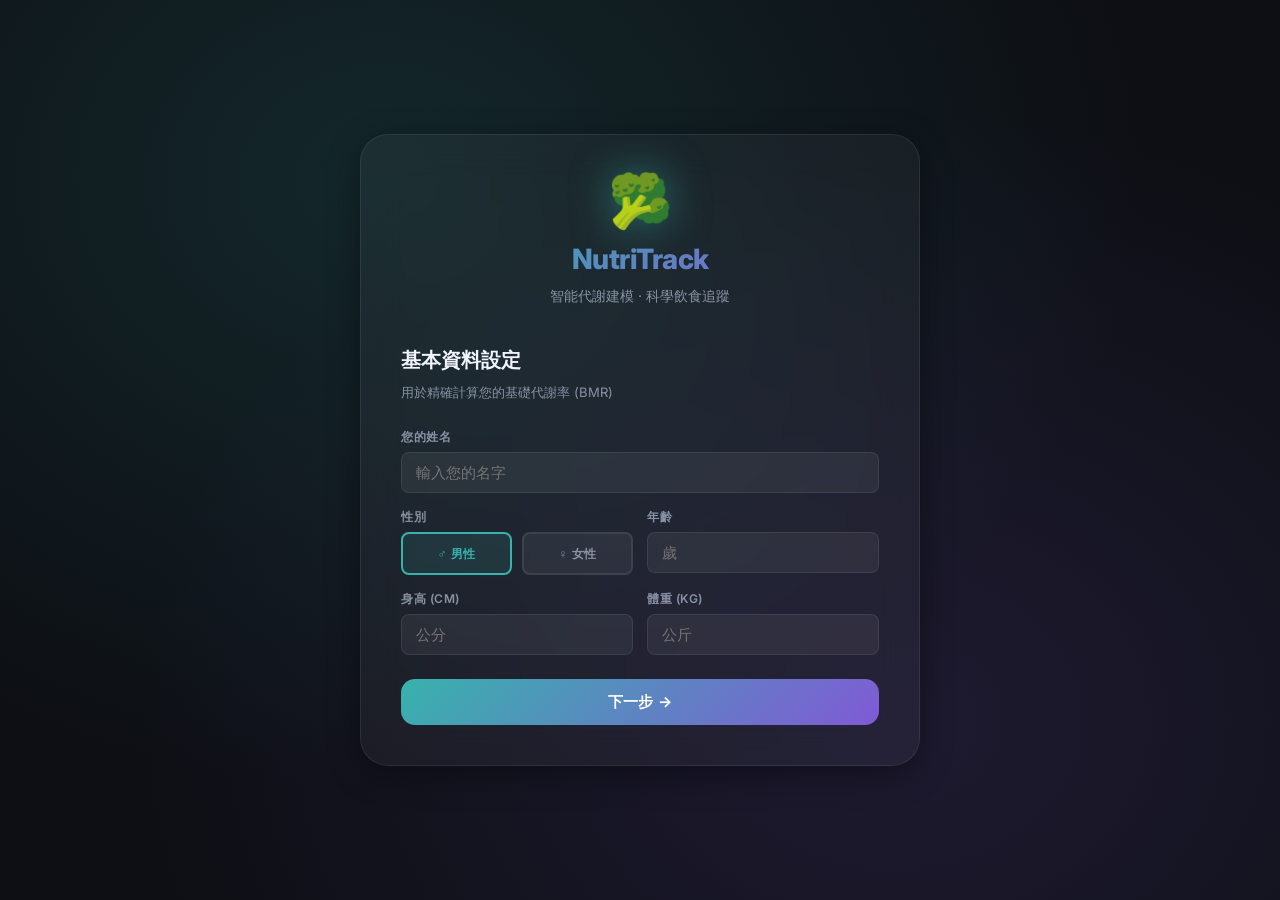
==== commit a05d3205: "Fix redundant variable declaration (v2.9.1)" ====
--- a/NutriTrack-standalone.html
+++ b/NutriTrack-standalone.html
@@ -3076,9 +3076,6 @@
 }
 // ─── AI FOOD RECOGNITION ───────────────────────────────────────────────────
 let _aiPendingResults = [];
-
-// ─── AI FOOD RECOGNITION ───────────────────────────────────────────────────
-let _aiPendingResults = [];
 let _aiPendingBase64 = null;
 
 async function handleAIImage(event) {
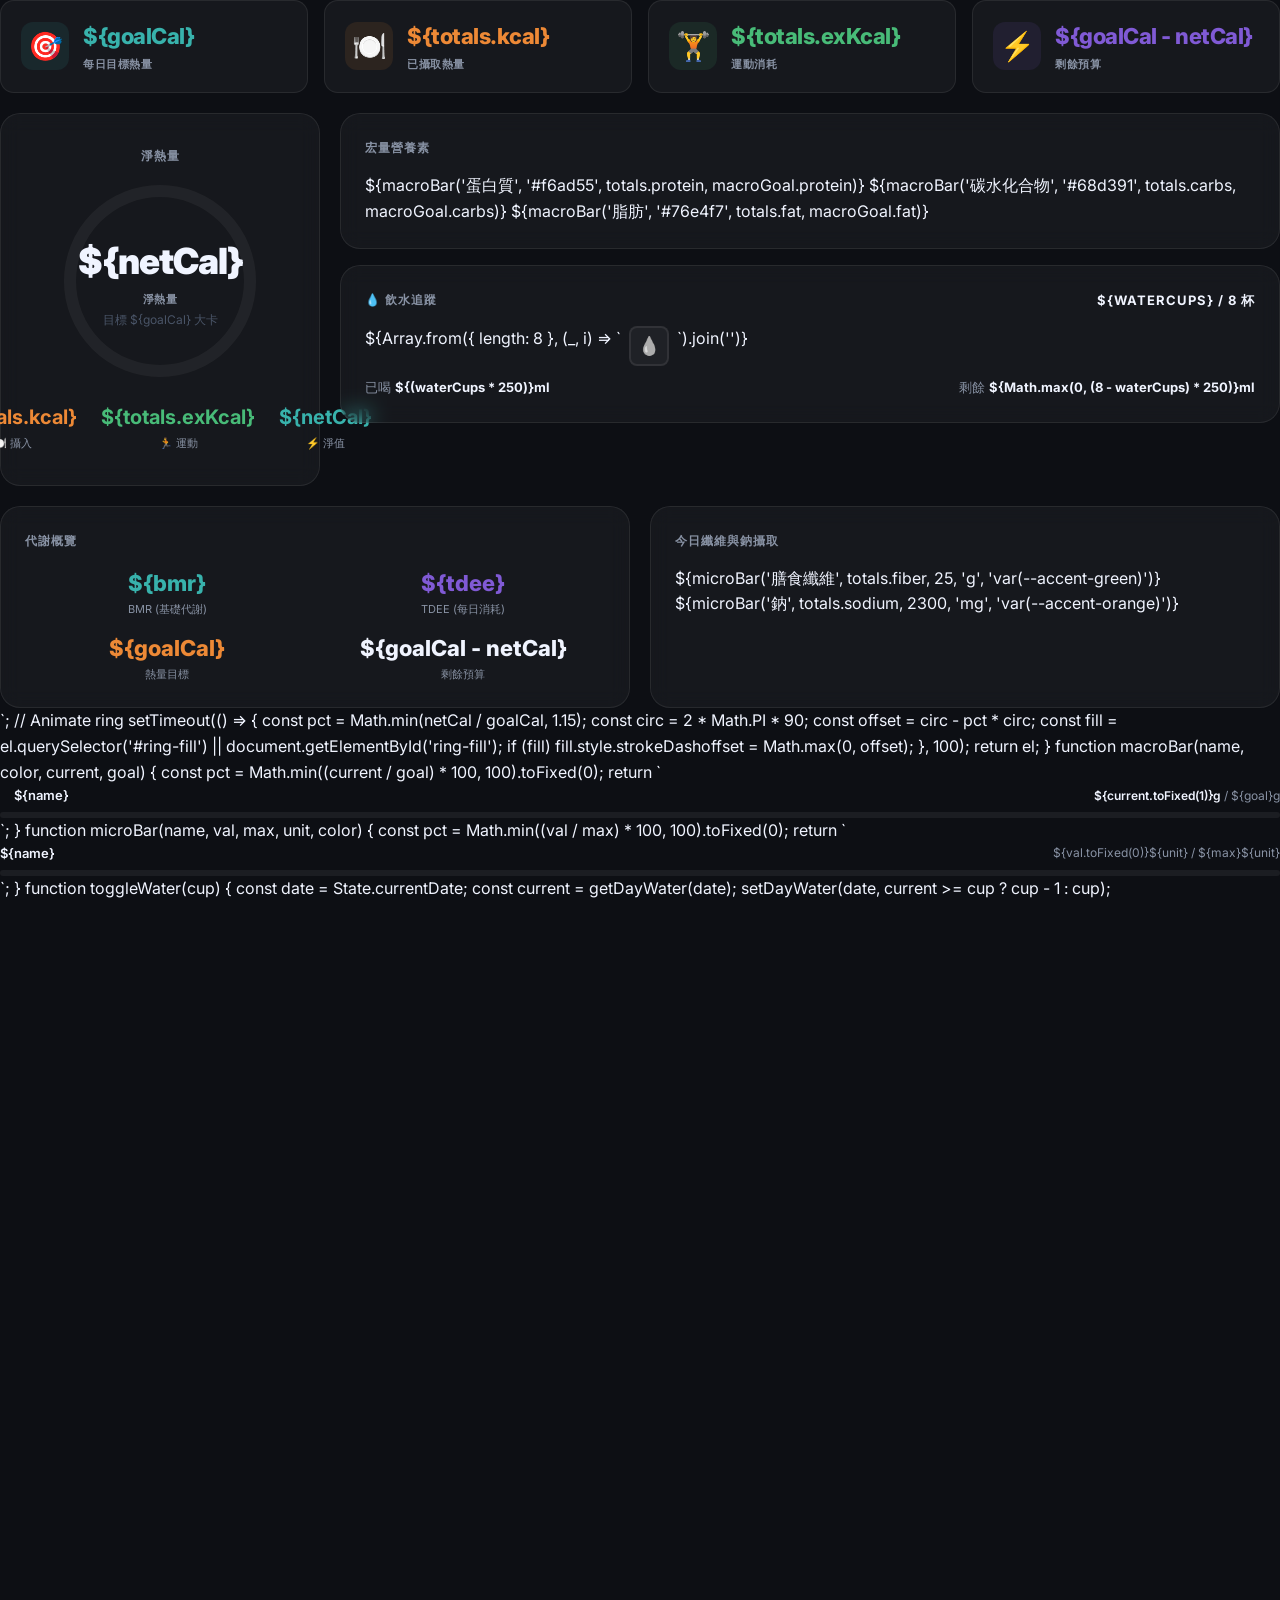
==== commit 630f01dd: "Fix corrupted HTML structure and build script script removal (v2.9.3)" ====
--- a/NutriTrack-standalone.html
+++ b/NutriTrack-standalone.html
@@ -1195,7 +1195,9 @@
   <div id="ai-modal" class="modal hidden">
     <div class="modal-backdrop" onclick="document.getElementById('ai-modal').classList.add('hidden')"></div>
     <div class="modal-content" style="max-width: 450px">
-      <div class="modal-header">
+        <h2 class="modal-title">AI 營養師辨識 🍱</h2>
+        <button class="modal-close" onclick="document.getElementById('ai-modal').classList.add('hidden')">✕</button>
+      </div>
       <!-- AI Prepare State (Pre-analysis hints) -->
       <div id="ai-prepare-state" class="modal-body hidden" style="flex:1; display:flex; flex-direction:column; padding:20px">
         <div id="ai-img-preview-prepare"
@@ -1301,8 +1303,8 @@
   <input type="file" id="progress-photo-input" accept="image/*" capture="camera" style="display:none"
     onchange="handleProgressPhotoUpload(event)">
 
-  <script src="db.js?v=2.9"></script>
-  <script src="app.js?v=2.9"></script>
+  
+  
   
 
   <script>
@@ -1606,7 +1608,7 @@
 
 // ─── Init ─────────────────────────────────────────────────────────────────────
 window.addEventListener('DOMContentLoaded', () => {
-  console.log("NutriTrack v2.9 Loaded (AI Hints Support)");
+  console.log("NutriTrack v2.9.2 Loaded (AI Fix)");
   load();
   if (State.profile) {
     showApp();
@@ -1637,6 +1639,11 @@
 window.viewProgressPhoto = viewProgressPhoto;
 window.revealProgressPhoto = revealProgressPhoto;
 window.deleteProgressPhoto = deleteProgressPhoto;
+window.openAiPicker = openAiPicker;
+window.closeAiPicker = closeAiPicker;
+window.triggerAiCamera = triggerAiCamera;
+window.triggerAiAlbum = triggerAiAlbum;
+window.startAiAnalysis = startAiAnalysis;
 
 // ─── SETTINGS MODAL ──────────────────────────────────────────────────────────
 function openSettingsModal() {
@@ -1903,7 +1910,7 @@
       <div class="page-title">
         <h1 style="display:flex; align-items:center; gap:12px; font-size: 24px;">
           飲食日記 📖
-          <button class="btn-ai-scan" onclick="document.getElementById('ai-camera-input').click()" title="AI 拍照識圖" style="padding: 4px 10px; font-size: 11px; box-shadow: 0 2px 8px rgba(139, 92, 246, 0.2); border-radius: 20px;">📸 AI</button>
+          <button class="btn-ai-scan" onclick="openAiPicker()" title="AI 識圖分析" style="padding: 4px 10px; font-size: 11px; box-shadow: 0 2px 8px rgba(139, 92, 246, 0.2); border-radius: 20px;">📸 AI</button>
         </h1>
         <p>記錄每一餐的攝取</p>
       </div>
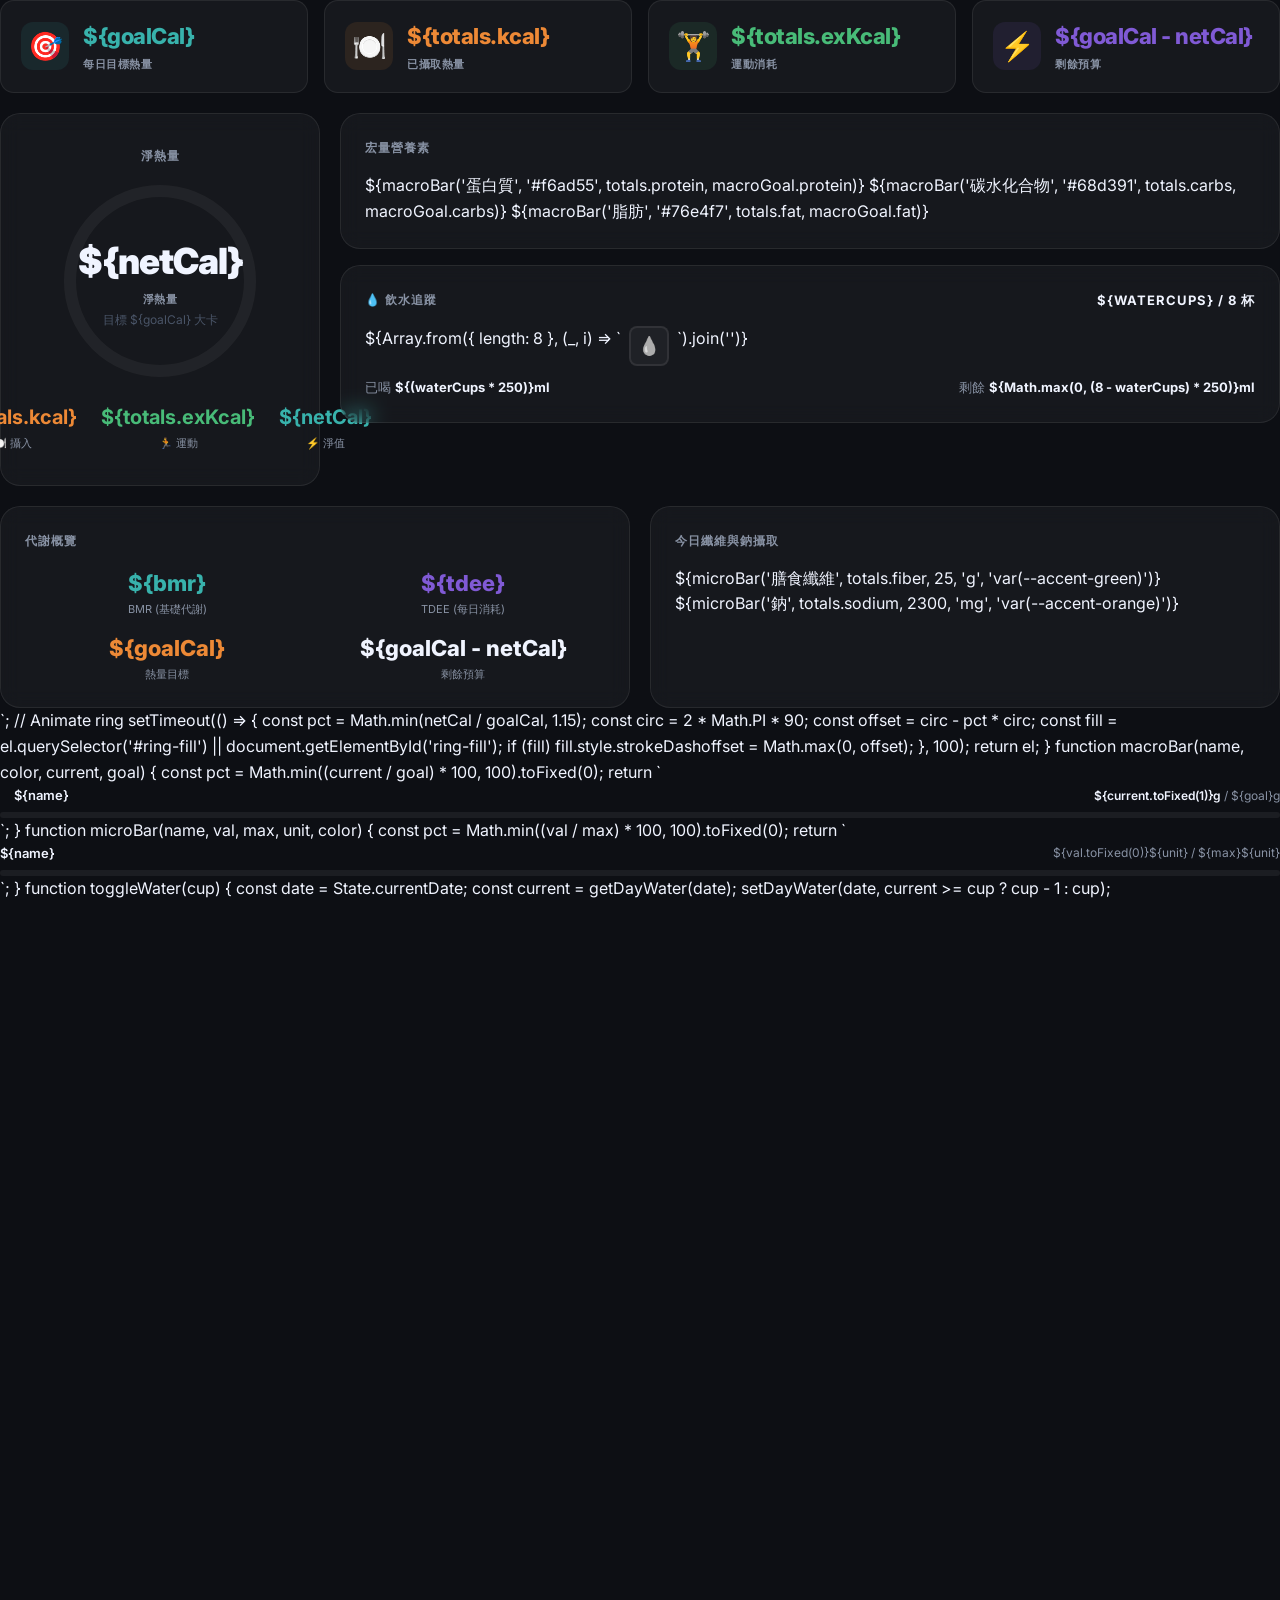
==== commit 58db0e01: "Implement multi-photo AI analysis merge (v2.10)" ====
--- a/NutriTrack-standalone.html
+++ b/NutriTrack-standalone.html
@@ -534,7 +534,7 @@
   display: flex; align-items: center; justify-content: space-between;
   padding: 20px 24px 16px; border-bottom: 1px solid var(--border);
 }
-.modal-header h3 { font-size: 17px; font-weight: 700; }
+.modal-header h3, .modal-title { font-size: 17px; font-weight: 700; margin: 0; }
 .modal-close {
   width: 32px; height: 32px; background: rgba(255,255,255,0.06);
   border: none; border-radius: 50%; color: var(--text-secondary);
@@ -991,7 +991,7 @@
         <div style="display:flex;gap:8px;align-items:center">
           <input type="file" id="ai-camera-input" accept="image/*" capture="environment" style="display:none"
             onchange="handleAIImage(event)">
-          <input type="file" id="ai-album-input" accept="image/*" style="display:none"
+          <input type="file" id="ai-album-input" accept="image/*" multiple style="display:none"
             onchange="handleAIImage(event)">
           <button class="btn-ai-scan" onclick="openAiPicker()" title="AI 識圖分析"
             style="padding: 6px 12px; font-size: 13px;">🍱 AI</button>
@@ -1030,7 +1030,6 @@
       </div>
       <button class="btn-primary" onclick="addCustomFood()">新增自訂食物</button>
     </div>
-  </div>
   </div>
 
   <!-- Serving Size Modal -->
@@ -1195,6 +1194,7 @@
   <div id="ai-modal" class="modal hidden">
     <div class="modal-backdrop" onclick="document.getElementById('ai-modal').classList.add('hidden')"></div>
     <div class="modal-content" style="max-width: 450px">
+      <div class="modal-header">
         <h2 class="modal-title">AI 營養師辨識 🍱</h2>
         <button class="modal-close" onclick="document.getElementById('ai-modal').classList.add('hidden')">✕</button>
       </div>
@@ -1608,7 +1608,7 @@
 
 // ─── Init ─────────────────────────────────────────────────────────────────────
 window.addEventListener('DOMContentLoaded', () => {
-  console.log("NutriTrack v2.9.2 Loaded (AI Fix)");
+  console.log("NutriTrack v2.10 Loaded (Multi-Photo Support)");
   load();
   if (State.profile) {
     showApp();
@@ -3086,8 +3086,8 @@
 let _aiPendingBase64 = null;
 
 async function handleAIImage(event) {
-  const file = event.target.files[0];
-  if (!file) return;
+  const files = Array.from(event.target.files);
+  if (files.length === 0) return;
   if (!State.profile?.geminiKey) {
     console.warn("AI 識圖失敗：缺少 API Key");
     alert("請先在「個人設定」中輸入您的 Google Gemini API Key 才能開啟 AI 功能。");
@@ -3106,16 +3106,74 @@
   results.classList.add('hidden');
 
   try {
-    _aiPendingBase64 = await resizeAndCompressImage(file);
+    if (files.length === 1) {
+      _aiPendingBase64 = await resizeAndCompressImage(files[0]);
+    } else {
+      // Merge multiple images
+      _aiPendingBase64 = await mergeImagesIntoOne(files);
+    }
     document.getElementById('ai-img-preview-prepare').style.backgroundImage = `url(${_aiPendingBase64})`;
     document.getElementById('ai-user-hint').value = ''; // Reset hint
   } catch (err) {
     console.error(err);
-    alert("圖片處理失敗");
+    alert("圖片處理失敗: " + err.message);
     modal.classList.add('hidden');
   } finally {
     event.target.value = '';
   }
+}
+
+/**
+ * Merges multiple files into a single collage (max 4 images)
+ */
+async function mergeImagesIntoOne(files) {
+  const images = await Promise.all(
+    files.slice(0, 4).map(file => new Promise((resolve, reject) => {
+      const reader = new FileReader();
+      reader.onload = e => {
+        const img = new Image();
+        img.onload = () => resolve(img);
+        img.onerror = reject;
+        img.src = e.target.result;
+      };
+      reader.onerror = reject;
+      reader.readAsDataURL(file);
+    }))
+  );
+
+  const canvas = document.createElement('canvas');
+  const ctx = canvas.getContext('2d');
+  
+  // Design grid: 1x2, 2x1, or 2x2
+  const count = images.length;
+  const cols = count > 1 ? 2 : 1;
+  const rows = Math.ceil(count / 2);
+  
+  const singleW = 600;
+  const singleH = 600;
+  canvas.width = cols * singleW;
+  canvas.height = rows * singleH;
+  
+  images.forEach((img, i) => {
+    const x = (i % 2) * singleW;
+    const y = Math.floor(i / 2) * singleH;
+    
+    // Draw with "cover" logic manually
+    const ratio = Math.max(singleW / img.width, singleH / img.height);
+    const nw = img.width * ratio;
+    const nh = img.height * ratio;
+    const offX = (singleW - nw) / 2;
+    const offY = (singleH - nh) / 2;
+    
+    ctx.drawImage(img, x + offX, y + offY, nw, nh);
+    
+    // Optional: Draw a thin white border between images
+    ctx.strokeStyle = '#fff';
+    ctx.lineWidth = 2;
+    ctx.strokeRect(x, y, singleW, singleH);
+  });
+  
+  return canvas.toDataURL('image/jpeg', 0.6);
 }
 
 async function startAiAnalysis() {
